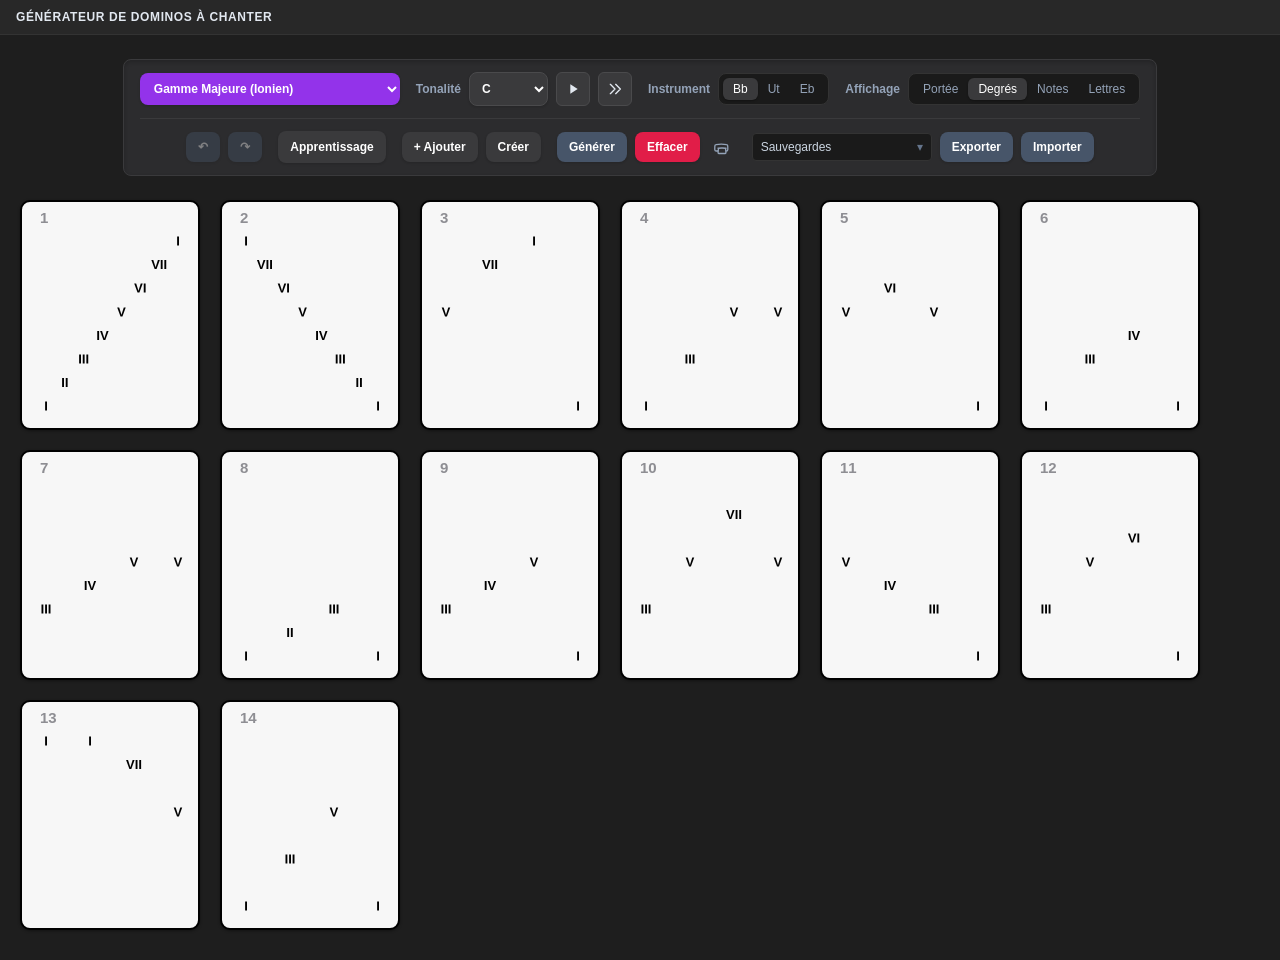
==== index.html @ 2875dbf7 "Add files via upload" ====
<!DOCTYPE html>
<html lang="fr">
<head>
    <meta charset="UTF-8">
    <meta name="viewport" content="width=device-width, initial-scale=1.0">
    <title>Générateur de Dominos à Chanter</title>
    <link rel="icon" type="image/png" href="[data-uri]">
    <link href="https://fonts.googleapis.com/css2?family=Patrick+Hand&display=swap" rel="stylesheet">
    <meta name="theme-color" content="#282828">
    <link rel="manifest" href="app/manifest.webmanifest">
    <link rel="apple-touch-icon" href="app/apple-touch-icon.png">
    <meta name="mobile-web-app-capable" content="yes">
    <meta name="apple-mobile-web-app-capable" content="yes">
    <meta name="apple-mobile-web-app-title" content="Dominos">
    <meta name="apple-mobile-web-app-status-bar-style" content="black">
    <link rel="stylesheet" href="app/style.css">
</head>
<body>

    <audio id="silent-unlock" loop playsinline src="[data-uri]"></audio>

    <header class="app-header">
        <span class="app-title">Générateur de Dominos à Chanter</span>
    </header>

    <main class="app-main">
    <div class="controls">
        <div class="controls-row">
            <select id="styleGamme" class="select-style" onchange="rafraichirGrille()" title="Mode / Style" aria-label="Mode / Style">
                <optgroup label="--- Gammes et Modes pures ---">
                    <option value="scale_maj" selected>Gamme Majeure (Ionien)</option>
                    <option value="scale_min_nat">Mineure naturelle (Éolien)</option>
                    <option value="scale_min_har">Mineure harmonique</option>
                    <option value="scale_min_mel">Mineure mélodique</option>
                    <option value="scale_dorien">Dorien</option>
                    <option value="scale_phrygien">Phrygien</option>
                    <option value="scale_lydien">Lydien</option>
                    <option value="scale_mixolydien">Mixolydien</option>
                    <option value="scale_locrien">Locrien</option>
                    <option value="scale_penta_maj">Pentatonique majeure</option>
                    <option value="scale_penta_min">Pentatonique mineure</option>
                    <option value="scale_blues_min">Blues mineure</option>
                    <option value="scale_par_ton">Gamme par ton</option>
                    <option value="scale_dim_dt_t">Diminuée (Demi-ton / Ton)</option>
                    <option value="scale_bebop_dom">Bebop Dominant</option>
                    <option value="scale_chromatique">Chromatique</option>
                </optgroup>
                <optgroup label="--- Styles musicaux ---">
                    <option value="solfege">Solfège (Idiomatique)</option>
                    <option value="bach">Bach (Baroque & Contrepoint)</option>
                    <option value="piazzolla">Piazzolla (Tango)</option>
                    <option value="boulez">Boulez (Avant-garde / Sériel)</option>
                    <option value="jazz_standards">Jazz Standards (Dorien, Lydien, Mixolydian)</option>
                    <option value="chet_baker">Chet Baker (Cool Jazz)</option>
                    <option value="coltrane">Coltrane (Modal & Extensions)</option>
                    <option value="ravel">Ravel (Modale, Octatonique, Pentatonique)</option>
                    <option value="debussy">Debussy (Par ton, Pentatonique, Modes)</option>
                    <option value="bebop">Bebop (Gammes Bebop chromatisées)</option>
                    <option value="atonal">Atonal (Chromatique & Sérialisme libre)</option>
                </optgroup>
            </select>

            <div class="field">
                <label class="field-label" for="tonique">Tonalité</label>
                <select id="tonique" onchange="withUndo(redessinerGrille)" title="Tonalité principale" aria-label="Tonalité principale">
                        <option value="0" selected>C</option>
                        <option value="1">C♯ / D♭</option>
                        <option value="2">D</option>
                        <option value="3">E♭ / D♯</option>
                        <option value="4">E</option>
                        <option value="5">F</option>
                        <option value="6">F♯ / G♭</option>
                        <option value="7">G</option>
                        <option value="8">A♭ / G♯</option>
                        <option value="9">A</option>
                        <option value="10">B♭ / A♯</option>
                        <option value="11">B</option>
                </select>
                <button type="button" class="btn-icon" onclick="jouerTonique()" title="Écouter la tonique (I)" aria-label="Écouter la tonique (I)"><svg class="icon" fill="currentColor" viewBox="0 0 24 24" aria-hidden="true"><path d="M8 5v14l11-7z"/></svg></button>
                <button type="button" class="btn-icon" onclick="jouerArpegeI_III_V()" title="Écouter l'arpège (I - III - V)" aria-label="Écouter l'arpège (I - III - V)"><svg class="icon" fill="none" stroke="currentColor" stroke-width="2" viewBox="0 0 24 24" aria-hidden="true"><path stroke-linecap="round" stroke-linejoin="round" d="M13 5l7 7-7 7M5 5l7 7-7 7"/></svg></button>
            </div>

            <div class="field">
                <span class="field-label">Instrument</span>
                <div class="segmented" role="group" aria-label="Instrument">
                    <button type="button" class="seg-btn is-active" data-seg="transposition" data-value="-2" aria-pressed="true" onclick="choisirSegment('transposition', '-2', redessinerGrille)">Bb</button>
                    <button type="button" class="seg-btn" data-seg="transposition" data-value="0" aria-pressed="false" onclick="choisirSegment('transposition', '0', redessinerGrille)">Ut</button>
                    <button type="button" class="seg-btn" data-seg="transposition" data-value="3" aria-pressed="false" onclick="choisirSegment('transposition', '3', redessinerGrille)">Eb</button>
                </div>
                <input type="hidden" id="transposition" value="-2">
            </div>

            <div class="field">
                <span class="field-label">Affichage</span>
                <div class="segmented" role="group" aria-label="Affichage">
                    <button type="button" class="seg-btn" data-seg="affichage" data-value="portee" aria-pressed="false" onclick="choisirSegment('affichage', 'portee', changerAffichage)">Portée</button>
                    <button type="button" class="seg-btn is-active" data-seg="affichage" data-value="degres" aria-pressed="true" onclick="choisirSegment('affichage', 'degres', changerAffichage)">Degrés</button>
                    <button type="button" class="seg-btn" data-seg="affichage" data-value="notes" aria-pressed="false" onclick="choisirSegment('affichage', 'notes', changerAffichage)">Notes</button>
                    <button type="button" class="seg-btn" data-seg="affichage" data-value="lettres" aria-pressed="false" onclick="choisirSegment('affichage', 'lettres', changerAffichage)">Lettres</button>
                </div>
                <input type="hidden" id="affichage" value="degres">
            </div>
        </div>

        <div class="controls-row controls-row-actions">
            <div class="btn-group">
                <button type="button" id="btnUndo" class="btn btn-slate" onclick="annuler()" title="Annuler (⌘Z)" aria-label="Annuler" disabled>↶</button>
                <button type="button" id="btnRedo" class="btn btn-slate" onclick="retablir()" title="Rétablir (⌘⇧Z)" aria-label="Rétablir" disabled>↷</button>
            </div>
            <div class="btn-group">
                <button type="button" id="btnToggleRythme" class="btn btn-toggle" hidden aria-pressed="false" onclick="toggleModeRythme()" title="Rythmes : activé = valeurs variées dans la portée (croches, blanches, pointées, silences) ; désactivé = noires seulement">Rythmes</button>
                <button type="button" id="btnLearning" class="btn btn-toggle" aria-pressed="false" onclick="toggleModeApprentissage()" title="Apprentissage : activé = série de dominos d'entraînement progressifs ; désactivé = dominos aléatoires du style choisi">Apprentissage</button>
            </div>
            <div class="btn-group">
                <button type="button" class="btn" onclick="ajouterDomino()" title="Ajouter un domino à la suite (ou double-clic sous les dominos)">+ Ajouter</button>
                <button type="button" class="btn" onclick="ouvrirPopupCreation()" title="Créer un domino sur mesure à partir de ses degrés">Créer</button>
            </div>
            <div class="btn-group" id="barreActions">
                <button type="button" class="btn btn-generate" onclick="effacerTout()" title="Génère une nouvelle série de 14 dominos">Générer</button>
                <button type="button" class="btn btn-danger" onclick="effacerTousLesDominos()" title="Supprime tous les dominos">Effacer</button>
                <button type="button" class="btn-ghost" onclick="window.print()" title="Imprimer les dominos" aria-label="Imprimer les dominos"><svg class="icon" fill="none" stroke="currentColor" stroke-width="2" viewBox="0 0 24 24" aria-hidden="true"><path stroke-linecap="round" stroke-linejoin="round" d="M6.72 13.829c-.24.03-.48.062-.72.096m.72-.096a42.415 42.415 0 0110.56 0m-10.56 0L6.34 18m10.94-4.171c.24.03.48.062.72.096m-.72-.096L17.66 18m0 0l.229 2.523a1.125 1.125 0 01-1.12 1.227H7.231c-.662 0-1.18-.568-1.12-1.227L6.34 18m11.32 0h1.005c1.045 0 1.897-.816 1.995-1.855a49.663 49.663 0 00-.128-6.078c-.075-.923-.826-1.635-1.751-1.752a48.925 48.925 0 00-15.702 0c-.925.117-1.676.83-1.751 1.752a49.665 49.665 0 00-.128 6.078c.098 1.039.95 1.855 1.995 1.855H5.34"/></svg></button>
            </div>
            <div class="btn-group">
                <button type="button" id="btnSauvegardes" class="btn-saves" onclick="basculerMenuSauvegardes()" aria-haspopup="dialog" title="Sauvegardes : grilles enregistrées dans ce navigateur">
                    <span id="saves-label" class="saves-label">Sauvegardes</span>
                    <span class="saves-caret">▾</span>
                </button>
                <button type="button" class="btn btn-slate" onclick="exporterGrille()" title="Exporter la grille en cours dans un fichier .json">Exporter</button>
                <button type="button" class="btn btn-slate" onclick="document.getElementById('import-file').click()" title="Importer une grille depuis un fichier .json">Importer</button>
                <input type="file" id="import-file" accept=".json,application/json" hidden onchange="importerFichierGrille(this)">
            </div>
        </div>
    </div>

    <div id="creationModal" class="modal-overlay" aria-hidden="true">
        <div class="creation-modal" role="dialog" aria-modal="true" aria-labelledby="creationModalTitle">
            <div class="creation-modal-header">
                <h2 id="creationModalTitle">Créer un domino</h2>
                <button type="button" class="modal-close" onclick="fermerPopupCreation()" title="Fermer (Échap)" aria-label="Fermer"><svg class="icon" fill="none" stroke="currentColor" stroke-width="2" viewBox="0 0 24 24" aria-hidden="true"><path stroke-linecap="round" stroke-linejoin="round" d="M6 18L18 6M6 6l12 12"/></svg></button>
            </div>
            <div class="creation-modal-info" id="creationModalInfo"></div>
            <label for="creationDegreesInput" class="creation-degrees-label">Degrés à afficher, dans l’ordre :</label>
            <input type="text" id="creationDegreesInput" class="creation-degrees-input" placeholder="Ex. 13361751+" autocomplete="off">
            <div class="creation-modal-actions">
                <button type="button" class="btn-modal" onclick="fermerPopupCreation()">Annuler</button>
                <button type="button" class="btn-modal btn-modal-primary" onclick="creerDominoSurMesure()">Créer</button>
            </div>
        </div>
    </div>

    <div id="saved-grids-modal" class="hidden" role="dialog" aria-label="Sauvegardes">
        <div class="sg-panel">
            <div id="saved-grids-modal-head" class="sg-head" title="Glisser pour déplacer">
                <span class="sg-title">Sauvegardes</span>
                <button type="button" class="modal-close" onclick="fermerMenuSauvegardes()" title="Fermer (Échap)" aria-label="Fermer"><svg class="icon" fill="none" stroke="currentColor" stroke-width="2" viewBox="0 0 24 24" aria-hidden="true"><path stroke-linecap="round" stroke-linejoin="round" d="M6 18L18 6M6 6l12 12"/></svg></button>
            </div>
            <div id="saved-grids-dropdown" class="sg-list"></div>
        </div>
    </div>

    <div class="grid-title-wrap">
        <span id="loaded-grid-name" class="loaded-grid-name" title="Cliquer pour renommer" hidden onclick="commencerRenommage()"></span>
        <input id="grid-title-input" type="text" maxlength="60" autocomplete="off" spellcheck="false" placeholder="Titre de la grille" aria-label="Titre de la grille" title="Titre de la grille (Entrée pour valider, Échap pour annuler)" class="grid-title-input" hidden
               onblur="validerTitre(this.value)"
               onkeydown="if(event.key==='Enter'){this.blur();}else if(event.key==='Escape'){this.value=nomGrilleChargee||'';this.blur();}">
    </div>

    <table class="print-frame" role="presentation">
        <thead class="print-spacer"><tr><td></td></tr></thead>
        <tbody class="print-body"><tr><td><div id="grid"></div></td></tr></tbody>
        <tfoot class="print-spacer"><tr><td></td></tr></tfoot>
    </table>
    </main>

    <script>
        let audioCtx = null;
        let convolverNode = null;
        let modeRythmiqueActif = false;
        let modeApprentissageActif = false;
        let wakeLock = null;

        let activePlayback = {
            card: null,
            oscillators: [],
            timeouts: []
        };

        const RHYTHM_EIGHTH_VALUES = {
            'B': 4,
            'BP': 6,
            'N': 2,
            'NP': 3,
            'SN': 2,
            'C': 1,
            'DS': 1
        };

        const RHYTHM_CELLS_8_EIGHTHS = [
            ['N', 'N', 'N', 'N'],
            ['B', 'B'],
            ['B', 'N', 'N'],
            ['N', 'N', 'B'],
            ['NP', 'C', 'N', 'N'],
            ['N', 'N', 'NP', 'C'],
            ['NP', 'C', 'B'],
            ['C', 'C', 'C', 'C', 'N', 'N'],
            ['N', 'N', 'C', 'C', 'C', 'C'],
            ['C', 'C', 'N', 'N', 'C', 'C'],
            ['C', 'C', 'C', 'C', 'C', 'C', 'C', 'C'],
            ['C', 'C', 'C', 'C', 'B'],
            ['B', 'C', 'C', 'C', 'C'],
            ['SN', 'N', 'N', 'N'],
            ['N', 'SN', 'N', 'N'],
            ['C', 'C', 'DS', 'C', 'N', 'N']
        ];

        async function requestWakeLock() {
            if ('wakeLock' in navigator && !wakeLock) {
                try {
                    wakeLock = await navigator.wakeLock.request('screen');
                    wakeLock.addEventListener('release', () => { wakeLock = null; });
                } catch (err) {
                    console.warn(`Wake Lock indisponible : ${err.message}`);
                }
            }
        }

        document.addEventListener('visibilitychange', async () => {
            if (document.visibilityState === 'visible') {
                await requestWakeLock();
            }
        });

        const DOMINOS_APPRENTISSAGE = [
            [1, 2, 3, 4, 5],
            [5, 4, 3, 2, 1],
            [1, 3, 5],
            [5, 3, 1],
            [1, 5, 1],
            [1, 3, 5, 4, 3, 2, 1],
            [1, 2, 3, 4, 5, 3, 1],
            [1, 3, 5, 6, 5],
            [1, 3, 5, 8, 5],
            [1, 2, 3, 5],
            [1, 3, 4, 5],
            [5, 3, 2, 1],
            [5, 4, 3, 1],
            [1, 3, 5, 8],
            [1, 5, 8],
            [8, 5, 1],
            [1, 2, 3, 4, 5, 6, 7, 8],
            [8, 7, 6, 5, 4, 3, 2, 1],
            [1, 2, 3, 4, 5, 8],
            [8, 7, 6, 5, 1],
            [1, 5, 4, 3, 2, 1],
            [5, 1, 2, 3, 4, 5],
            [1, 4, 3],
            [1, 6, 5],
            [1, 3, 5, 1, 4, 6, 5],
            [1, 2, 1, 3, 1, 4, 1, 5],
            [5, 4, 5, 3, 5, 2, 5, 1],
            [1, 2, 3, 2, 3, 4, 3, 4, 5],
            [5, 4, 3, 4, 3, 2, 3, 2, 1],
            [1, 8, 1],
            [1, 8, 5],
            [8, 1, 8],
            [8, 1, 5],
            [8, 5, 8],
            [5, 8, 5, 1],
            [1, 3, 2, 4, 3, 5],
            [5, 3, 4, 2, 3, 1],
            [1, 3, 2, 2, 4, 3, 3, 5, 4],
            [5, 3, 5, 6, 5],
            [5, 3, 5, 8, 5],
            [1, 3, 1, 5, 1, 8],
            [1, 8, 5, 3, 1],
            [1, 5, 3, 8],
            [8, 5, 3],
            [5, 3, 8],
            [1, 3, 5, 7, 8],
            [8, 5, 8, 3, 2, 1],
            [3, 8, 7, 8, 5],
            [8, 6, 4, 2, 5, 1]
        ];

        const SCALE_NAMES = {
            'maj': 'Gamme Majeure (Ionien)',
            'min_nat': 'Mineure naturelle (Éolien)',
            'min_har': 'Mineure harmonique',
            'min_mel': 'Mineure mélodique',
            'dorien': 'Dorien',
            'phrygien': 'Phrygien',
            'lydien': 'Lydien',
            'mixolydien': 'Mixolydien',
            'locrien': 'Locrien',
            'penta_maj': 'Pentatonique majeure',
            'penta_min': 'Pentatonique mineure',
            'blues_min': 'Blues mineure',
            'blues_maj': 'Blues majeure',
            'par_ton': 'Gamme par ton',
            'dim_dt_t': 'Diminuée (Demi-ton / Ton)',
            'bebop_dom': 'Bebop Dominant',
            'chromatique': 'Chromatique',
            'altere': 'Gamme Altérée'
        };

        const GAMMES = {
            'maj': [0, 2, 4, 5, 7, 9, 11],
            'min_nat': [0, 2, 3, 5, 7, 8, 10],
            'min_har': [0, 2, 3, 5, 7, 8, 11],
            'min_mel': [0, 2, 3, 5, 7, 9, 11],
            'dorien': [0, 2, 3, 5, 7, 9, 10],
            'phrygien': [0, 1, 3, 5, 7, 8, 10],
            'lydien': [0, 2, 4, 6, 7, 9, 11],
            'mixolydien': [0, 2, 4, 5, 7, 9, 10],
            'locrien': [0, 1, 3, 5, 6, 8, 10],
            'penta_maj': [0, 2, 4, 7, 9],
            'penta_min': [0, 3, 5, 7, 10],
            'blues_min': [0, 3, 5, 6, 7, 10],
            'blues_maj': [0, 2, 3, 4, 7, 9],
            'par_ton': [0, 2, 4, 6, 8, 10],
            'dim_dt_t': [0, 1, 3, 4, 6, 7, 9, 10],
            'bebop_dom': [0, 2, 4, 5, 7, 9, 10, 11],
            'chromatique': [0, 1, 2, 3, 4, 5, 6, 7, 8, 9, 10, 11],
            'altere': [0, 1, 3, 4, 6, 8, 10]
        };

        const LETTERS = ['Do', 'Ré', 'Mi', 'Fa', 'Sol', 'La', 'Si'];
        const ANGLO_LETTERS = ['C', 'D', 'E', 'F', 'G', 'A', 'B'];
        const LETTER_PITCHES = [0, 2, 4, 5, 7, 9, 11];

        const TONIC_ROOTS = [
            { letter: 0, pitch: 0 },
            { letter: 0, pitch: 1 },
            { letter: 1, pitch: 2 },
            { letter: 2, pitch: 3 },
            { letter: 2, pitch: 4 },
            { letter: 3, pitch: 5 },
            { letter: 3, pitch: 6 },
            { letter: 4, pitch: 7 },
            { letter: 5, pitch: 8 },
            { letter: 5, pitch: 9 },
            { letter: 6, pitch: 10 },
            { letter: 6, pitch: 11 }
        ];

        const SCALE_DIATONIC_STEPS = {
            'penta_maj': [0, 1, 2, 4, 5],
            'penta_min': [0, 2, 3, 4, 6],
            'blues_min': [0, 2, 3, 3, 4, 6],
            'blues_maj': [0, 2, 3, 4, 7, 9],
            'bebop_dom': [0, 1, 2, 3, 4, 5, 5, 6],
            'chromatique': [0,0,1,1,2,2,3,3,4,5,5,6],
            'altere': [0, 1, 2, 3, 4, 5, 6]
        };

        function getRandomInt(min, max) {
            return Math.floor(Math.random() * (max - min + 1)) + min;
        }

        function getVisualSignature(scaleKey, degres, rythmes, affichageMode) {
            return `${scaleKey}|${affichageMode}|${degres.join(',')}|${rythmes.join(',')}`;
        }

        function mefifierAjusterEighthsStrict(rythmes, degres) {
            let n = Math.min(rythmes.length, degres.length);
            let totalEighths = 0;
            let finalRythmes = [];
            let finalDegres = [];

            for (let i = 0; i < n; i++) {
                let r = rythmes[i];
                let val = RHYTHM_EIGHTH_VALUES[r] || 2;

                if (totalEighths + val <= 8) {
                    finalRythmes.push(r);
                    finalDegres.push(degres[i]);
                    totalEighths += val;
                } else {
                    let diff = 8 - totalEighths;
                    if (diff === 4) { finalRythmes.push('B'); finalDegres.push(degres[i]); totalEighths += 4; }
                    else if (diff === 3) { finalRythmes.push('NP'); finalDegres.push(degres[i]); totalEighths += 3; }
                    else if (diff === 2) { finalRythmes.push('N'); finalDegres.push(degres[i]); totalEighths += 2; }
                    else if (diff === 1) { finalRythmes.push('C'); finalDegres.push(degres[i]); totalEighths += 1; }
                    break;
                }
                if (totalEighths === 8) break;
            }

            while (totalEighths < 8) {
                let diff = 8 - totalEighths;
                let lastDeg = finalDegres.length > 0 ? finalDegres[finalDegres.length - 1] : 1;
                if (diff >= 4) { finalRythmes.push('B'); finalDegres.push(lastDeg); totalEighths += 4; }
                else if (diff === 3) { finalRythmes.push('NP'); finalDegres.push(lastDeg); totalEighths += 3; }
                else if (diff === 2) { finalRythmes.push('N'); finalDegres.push(lastDeg); totalEighths += 2; }
                else if (diff === 1) { finalRythmes.push('C'); finalDegres.push(lastDeg); totalEighths += 1; }
            }

            return { rythmes: finalRythmes, degres: finalDegres };
        }

        function mettreAJourInfoBulle(card) {
            const numSpan = card.querySelector('.domino-number');
            if (!numSpan) return;
            const scaleKey = getCardScaleKey(card);
            const nomGamme = SCALE_NAMES[scaleKey] || scaleKey;
            numSpan.title = ''; // pas d'infobulle au survol : la gamme s'affiche au clic / à l'appui sur le numéro
            numSpan.setAttribute('aria-label', `Domino ${numSpan.textContent} — ${nomGamme} (appuyer pour afficher le mode / la gamme)`);
            if (card._bulleGamme) card._bulleGamme.textContent = nomGamme;
        }

        // Un appui sur le numéro du domino affiche (ou masque) sa gamme / son mode dans une petite bulle.
        // Fonctionne au toucher (téléphone), où l'infobulle au survol n'existe pas.
        let bulleGammeTimer = null;
        function masquerBullesGamme() {
            clearTimeout(bulleGammeTimer);
            bulleGammeTimer = null;
            document.querySelectorAll('.domino-card').forEach(card => {
                if (card._bulleGamme) {
                    card._bulleGamme.remove();
                    card._bulleGamme = null;
                }
            });
        }

        function basculerBulleGamme(card) {
            const dejaOuverte = !!card._bulleGamme;
            masquerBullesGamme();
            if (dejaOuverte) return;
            const scaleKey = getCardScaleKey(card);
            const bulle = document.createElement('div');
            bulle.className = 'domino-scale-bubble';
            bulle.setAttribute('role', 'status');
            bulle.textContent = SCALE_NAMES[scaleKey] || scaleKey;
            card.appendChild(bulle);
            card._bulleGamme = bulle;
            bulleGammeTimer = setTimeout(masquerBullesGamme, 4000);
        }

        // Toucher / cliquer ailleurs referme la bulle (phase de capture : les dominos arrêtent la propagation des clics).
        document.addEventListener('click', (e) => {
            if (!e.target.closest || e.target.closest('.domino-number')) return;
            masquerBullesGamme();
        }, true);

        function createReverbBuffer(ctx) {
            const rate = ctx.sampleRate;
            const length = rate * 1.5;
            const decay = 2.0;
            const impulse = ctx.createBuffer(2, length, rate);
            const left = impulse.getChannelData(0);
            const right = impulse.getChannelData(1);

            for (let i = 0; i < length; i++) {
                const n = length - i;
                left[i] = (Math.random() * 2 - 1) * Math.pow(n / length, decay);
                right[i] = (Math.random() * 2 - 1) * Math.pow(n / length, decay);
            }
            return impulse;
        }

        function getAudioContext() {
            requestWakeLock();

            if (!audioCtx) {
                if ('audioSession' in navigator) {
                    navigator.audioSession.type = 'playback';
                }
                audioCtx = new (window.AudioContext || window.webkitAudioContext)();
                convolverNode = audioCtx.createConvolver();
                convolverNode.buffer = createReverbBuffer(audioCtx);

                const wetGain = audioCtx.createGain();
                wetGain.gain.value = 0.22;

                convolverNode.connect(wetGain);
                wetGain.connect(audioCtx.destination);
            }

            const silentAudio = document.getElementById('silent-unlock');
            if (silentAudio && silentAudio.paused) {
                silentAudio.play().catch(() => {});
            }

            if (audioCtx.state === 'suspended') {
                audioCtx.resume();
            }
            return audioCtx;
        }

        // Boutons segmentés (Instrument, Affichage) : un champ caché garde la valeur lue par le reste du code
        function choisirSegment(inputId, valeur, callback) {
            document.getElementById(inputId).value = valeur;
            document.querySelectorAll(`[data-seg="${inputId}"]`).forEach(btn => {
                const actif = (btn.dataset.value === valeur);
                btn.classList.toggle('is-active', actif);
                btn.setAttribute('aria-pressed', String(actif));
            });
            if (callback) callback();
        }

        // Bascule Apprentissage : libellé fixe, état = couleur verte + aria-pressed
        function majBoutonApprentissage() {
            const btn = document.getElementById('btnLearning');
            if (!btn) return;
            btn.classList.toggle('is-active', modeApprentissageActif);
            btn.setAttribute('aria-pressed', String(modeApprentissageActif));
        }

        function changerAffichage() {
            const affichage = document.getElementById('affichage').value;
            const btnToggle = document.getElementById('btnToggleRythme');
            btnToggle.hidden = (affichage !== 'portee');
            redessinerGrille();
        }

        function toggleModeRythme() {
            modeRythmiqueActif = !modeRythmiqueActif;
            const btnToggle = document.getElementById('btnToggleRythme');
            btnToggle.classList.toggle('is-active', modeRythmiqueActif);
            btnToggle.setAttribute('aria-pressed', String(modeRythmiqueActif));

            const grid = document.getElementById('grid');
            const cards = grid.getElementsByClassName('domino-card');
            const affichageMode = document.getElementById('affichage').value;
            let existingVisualSignatures = new Set();

            Array.from(cards).forEach((card, index) => {
                if (!card._isFirstTwo) {
                    const styleVal = document.getElementById('styleGamme').value || 'scale_maj';
                    const scaleKey = getCardScaleKey(card);
                    const scale = GAMMES[scaleKey] || GAMMES['maj'];
                    const scaleLen = scale.length;
                    const maxDegDisplay = scaleLen + 1;

                    let motifRythmique = modeRythmiqueActif ? RHYTHM_CELLS_8_EIGHTHS[getRandomInt(0, RHYTHM_CELLS_8_EIGHTHS.length - 1)] : new Array(4).fill('N');
                    let tempDegres, ajust;
                    let vSig = '';
                    let attempts = 0;

                    do {
                        tempDegres = genererMelodieParStyle(styleVal, index, maxDegDisplay, scaleLen, motifRythmique.length);
                        ajust = mefifierAjusterEighthsStrict(motifRythmique, tempDegres);
                        
                        if (attempts > 50) {
                            ajust.degres[0] = (ajust.degres[0] % maxDegDisplay) + 1;
                        }
                        vSig = getVisualSignature(scaleKey, ajust.degres, ajust.rythmes, affichageMode);
                        attempts++;
                    } while (existingVisualSignatures.has(vSig));

                    existingVisualSignatures.add(vSig);
                    card._rythmes = ajust.rythmes;
                    card._degres = ajust.degres;
                } else {
                    let vSig = getVisualSignature(card._scaleKey, card._degres, card._rythmes, affichageMode);
                    let attempts = 0;
                    while (existingVisualSignatures.has(vSig)) {
                        card._degres[0] = (card._degres[0] % (GAMMES[card._scaleKey]?.length || 7)) + 1;
                        vSig = getVisualSignature(card._scaleKey, card._degres, card._rythmes, affichageMode);
                        attempts++;
                    }
                    existingVisualSignatures.add(vSig);
                    if (!modeRythmiqueActif) {
                        card._rythmes = new Array(card._degres.length).fill('N');
                    }
                }
                const canvas = card.querySelector('canvas');
                dessinerDominoCanvas(canvas, card._degres, card);
            });
        }

        function toggleModeApprentissage() {
            if (modeApprentissageActif) {
                genererSerie(14);
            } else {
                genererModeApprentissage();
            }
        }

        function getCardScale(card) {
            if (card && card._scaleKey) {
                return GAMMES[card._scaleKey] || GAMMES['maj'];
            }
            const val = document.getElementById('styleGamme').value;
            if (val.startsWith('scale_')) {
                return GAMMES[val.replace('scale_', '')] || GAMMES['maj'];
            }
            return GAMMES['maj'];
        }

        function getCardScaleKey(card) {
            if (card && card._scaleKey) return card._scaleKey;
            const val = document.getElementById('styleGamme').value;
            if (val.startsWith('scale_')) return val.replace('scale_', '');
            return 'maj';
        }

        function getNoteScale(card, degres, index) {
            const scaleKey = getCardScaleKey(card);
            if (scaleKey === 'min_mel') {
                if (index === 0) return GAMMES['min_mel'];
                if (degres[index] >= degres[index - 1]) {
                    return GAMMES['min_mel'];
                } else {
                    return GAMMES['min_nat'];
                }
            }
            return GAMMES[scaleKey] || GAMMES['maj'];
        }

        function assignScaleForDomino(styleVal, index) {
            if (styleVal.startsWith('scale_')) {
                let key = styleVal.replace('scale_', '');
                if (index === 1 && key === 'min_mel' && !modeApprentissageActif) {
                    return 'min_nat';
                }
                return key;
            }
            const palettes = {
                'solfege': ['maj'],
                'bach': ['maj', 'min_har', 'min_mel'],
                'piazzolla': ['min_har', 'min_nat'],
                'boulez': ['altere', 'dim_dt_t', 'par_ton'],
                'jazz_standards': ['dorien', 'lydien', 'mixolydien', 'maj'],
                'chet_baker': ['dorien', 'penta_min', 'min_nat'],
                'coltrane': ['penta_maj', 'dim_dt_t', 'lydien', 'bebop_dom'],
                'ravel': ['dorien', 'lydien', 'mixolydien', 'dim_dt_t', 'penta_maj'],
                'debussy': ['par_ton', 'penta_maj', 'dorien', 'lydien'],
                'bebop': ['bebop_dom'],
                'atonal': ['chromatique']
            };
            const palette = palettes[styleVal] || ['maj'];
            if ((index === 0 || index === 1) && !modeApprentissageActif) {
                return palette[0];
            }
            return palette[getRandomInt(0, palette.length - 1)];
        }

        // Gammes non heptatoniques : degrés nommés d'après la gamme majeure (num = degré I..VII, alt = altération)
        const DEGREES_HEPTA = {
            'penta_maj':   [[1,''],[2,''],[3,''],[5,''],[6,'']],
            'penta_min':   [[1,''],[3,'♭'],[4,''],[5,''],[7,'♭']],
            'blues_min':   [[1,''],[3,'♭'],[4,''],[5,'♭'],[5,''],[7,'♭']],
            'blues_maj':   [[1,''],[2,''],[3,'♭'],[3,''],[5,''],[6,'']],
            'par_ton':     [[1,''],[2,''],[3,''],[4,'♯'],[5,'♯'],[7,'♭']],
            'dim_dt_t':    [[1,''],[2,'♭'],[3,'♭'],[3,''],[4,'♯'],[5,''],[6,''],[7,'♭']],
            'bebop_dom':   [[1,''],[2,''],[3,''],[4,''],[5,''],[6,''],[7,'♭'],[7,'']],
            'chromatique': [[1,''],[2,'♭'],[2,''],[3,'♭'],[3,''],[4,''],[4,'♯'],[5,''],[6,'♭'],[6,''],[7,'♭'],[7,'']]
        };

        // Retourne l'étiquette du degré et sa hauteur (0 = tonique) dans le domino, ainsi que le diviseur vertical
        function getDegreAffichage(scaleKey, degre, scaleLen) {
            const table = DEGREES_HEPTA[scaleKey];
            if (!table) {
                return { texte: toRoman(degre, scaleLen), pos: degre - 1, diviseur: scaleLen };
            }
            const idx = (degre - 1) % table.length;
            const octave = Math.floor((degre - 1) / table.length);
            const [num, alt] = table[idx];
            return {
                texte: toRoman(num, 7),
                pos: octave * 7 + (num - 1),
                diviseur: 7
            };
        }

        function toRoman(degre, scaleLen = 7) {
            const scaleDegre = ((degre - 1) % scaleLen) + 1;
            const map = [[10, 'X'], [9, 'IX'], [8, 'VIII'], [7, 'VII'], [6, 'VI'], [5, 'V'], [4, 'IV'], [3, 'III'], [2, 'II'], [1, 'I']];
            let res = '';
            let n = scaleDegre;
            for (let [val, str] of map) {
                while (n >= val) {
                    res += str;
                    n -= val;
                }
            }
            return res;
        }

        function getNoteInfo(degre, card, anglo = false, index = 0, degres = []) {
            const scale = (degres && degres.length > 0) ? getNoteScale(card, degres, index) : getCardScale(card);
            const scaleKey = getCardScaleKey(card);
            const tonicIndex = parseInt(document.getElementById('tonique').value) || 0;
            const root = TONIC_ROOTS[tonicIndex] || { letter: 0, pitch: 0 };

            const scaleIndex = (degre - 1) % scale.length;
            const octaveOffset = Math.floor((degre - 1) / scale.length);

            let letterStep = scaleIndex;
            if (SCALE_DIATONIC_STEPS[scaleKey]) {
                letterStep = SCALE_DIATONIC_STEPS[scaleKey][scaleIndex % SCALE_DIATONIC_STEPS[scaleKey].length];
            }

            const targetLetter = (root.letter + letterStep) % 7;
            const targetPitch  = (root.pitch + scale[scaleIndex]) % 12;

            const basePitch = LETTER_PITCHES[targetLetter];
            let diff = (targetPitch - basePitch + 12) % 12;

            let accidental = '';
            let extraStep = 0;
            if (diff === 1) accidental = '♯';
            else if (diff === 2) {
                accidental = '♯';
                extraStep = 1;
            }
            else if (diff === 11) accidental = '♭';
            else if (diff === 10) {
                accidental = '♭';
                extraStep = -1;
            }

            const absoluteOctave = 4 + Math.floor((root.letter + letterStep) / 7) + octaveOffset;
            const noteDiatonicIndex = (absoluteOctave * 7) + targetLetter + extraStep;
            const e4DiatonicIndex = (4 * 7) + 2;
            const staffStepFromE4 = noteDiatonicIndex - e4DiatonicIndex;

            const letters = anglo ? ANGLO_LETTERS : LETTERS;
            const finalLetter = (targetLetter + extraStep + 7) % 7;

            return {
                name: letters[finalLetter] + accidental,
                accidental: accidental,
                staffStep: staffStepFromE4
            };
        }

        function playPianoNote(freq, startTime, duration = 2.5) {
            const ctx = getAudioContext();
            const createdNodes = [];

            const masterGain = ctx.createGain();
            masterGain.gain.setValueAtTime(0, startTime);
            masterGain.gain.linearRampToValueAtTime(1.2, startTime + 0.008);
            masterGain.gain.exponentialRampToValueAtTime(0.0001, startTime + duration);

            const filter = ctx.createBiquadFilter();
            filter.type = 'lowpass';
            filter.frequency.setValueAtTime(Math.min(freq * 8.0, 16000), startTime);
            filter.frequency.exponentialRampToValueAtTime(Math.max(freq * 1.2, 200), startTime + duration * 0.7);

            const partials = [
                { mult: 1.000, gain: 0.85, type: 'triangle' },
                { mult: 2.001, gain: 0.35, type: 'sine' },
                { mult: 3.003, gain: 0.20, type: 'sine' },
                { mult: 4.006, gain: 0.12, type: 'sine' },
                { mult: 5.010, gain: 0.07, type: 'sine' },
                { mult: 6.015, gain: 0.04, type: 'sine' },
                { mult: 8.030, gain: 0.02, type: 'sine' }
            ];

            partials.forEach(p => {
                const osc = ctx.createOscillator();
                const pGain = ctx.createGain();

                osc.type = p.type;
                osc.frequency.setValueAtTime(freq * p.mult, startTime);
                
                pGain.gain.setValueAtTime(p.gain, startTime);
                pGain.gain.exponentialRampToValueAtTime(0.0001, startTime + (duration * (1 / p.mult * 0.8 + 0.2)));

                osc.connect(pGain);
                pGain.connect(filter);

                osc.start(startTime);
                osc.stop(startTime + duration);

                createdNodes.push(osc);
                createdNodes.push(pGain);
            });

            const noiseBuffer = ctx.createBuffer(1, ctx.sampleRate * 0.03, ctx.sampleRate);
            const output = noiseBuffer.getChannelData(0);
            for (let i = 0; i < noiseBuffer.length; i++) {
                output[i] = (Math.random() * 2 - 1) * Math.exp(-i / (ctx.sampleRate * 0.005));
            }
            const noiseSource = ctx.createBufferSource();
            noiseSource.buffer = noiseBuffer;

            const noiseFilter = ctx.createBiquadFilter();
            noiseFilter.type = 'bandpass';
            noiseFilter.frequency.value = Math.min(freq * 3, 3000);
            noiseFilter.Q.value = 1.0;

            const noiseGain = ctx.createGain();
            noiseGain.gain.setValueAtTime(0.15, startTime);
            noiseGain.gain.exponentialRampToValueAtTime(0.0001, startTime + 0.03);

            noiseSource.connect(noiseFilter);
            noiseFilter.connect(noiseGain);
            noiseGain.connect(masterGain);

            noiseSource.start(startTime);
            createdNodes.push(noiseSource);

            filter.connect(masterGain);
            masterGain.connect(ctx.destination);
            if (convolverNode) {
                masterGain.connect(convolverNode);
            }

            createdNodes.push(masterGain);
            createdNodes.push(filter);

            return createdNodes;
        }

        function getFrequency(degre, card, index = 0, degres = []) {
            const tonicOffset = parseInt(document.getElementById('tonique').value) || 0;
            const transOffset = parseInt(document.getElementById('transposition').value) || 0;
            const scale = (degres && degres.length > 0) ? getNoteScale(card, degres, index) : getCardScale(card);

            const octave = Math.floor((degre - 1) / scale.length);
            const scaleIndex = (degre - 1) % scale.length;
            const semitone = tonicOffset + transOffset + scale[scaleIndex] + (octave * 12);

            const rootFreq = 261.63;
            return rootFreq * Math.pow(2, semitone / 12);
        }

        function stopCurrentPlayback() {
            if (activePlayback.card) {
                activePlayback.card.classList.remove('playing');
            }
            activePlayback.oscillators.forEach(node => {
                try { 
                    if (node.stop) node.stop(); 
                    if (node.disconnect) node.disconnect();
                } catch (e) {}
            });
            activePlayback.timeouts.forEach(t => clearTimeout(t));
            activePlayback = { card: null, oscillators: [], timeouts: [] };
        }

        function jouerTonique() {
            stopCurrentPlayback();
            const ctx = getAudioContext();
            const freq = getFrequency(1, null);
            const nodes = playPianoNote(freq, ctx.currentTime + 0.05, 2.5);
            activePlayback.oscillators.push(...nodes);
        }

        function jouerArpegeI_III_V() {
            stopCurrentPlayback();
            const ctx = getAudioContext();
            let now = ctx.currentTime + 0.05;
            const stepDuration = 0.45;
            const degres = [1, 3, 5];

            degres.forEach((degre, index) => {
                const freq = getFrequency(degre, null);
                const nodes = playPianoNote(freq, now + (index * stepDuration), 2.5);
                activePlayback.oscillators.push(...nodes);
            });
        }

        function jouerMelodie(degres, cardElement) {
            if (activePlayback.card === cardElement) {
                stopCurrentPlayback();
                return;
            }

            stopCurrentPlayback();

            const ctx = getAudioContext();
            activePlayback.card = cardElement;
            cardElement.classList.add('playing');

            let now = ctx.currentTime + 0.05;
            const modeAffichage = document.getElementById('affichage').value;

            const estEnRythmes = (modeAffichage === 'portee' && modeRythmiqueActif);
            const tempoBPM = estEnRythmes ? 90 : 120;
            const tempoNoire = 60 / tempoBPM;

            let rythmes = new Array(degres.length).fill('N');
            if (modeAffichage === 'portee') {
                if (cardElement._isFirstTwo) {
                    rythmes = new Array(degres.length).fill('C');
                } else {
                    rythmes = modeRythmiqueActif ? (cardElement._rythmes || new Array(degres.length).fill('N')) : new Array(degres.length).fill('N');
                }
            }

            let dureeTotale = 0;

            degres.forEach((degre, index) => {
                const typeRythme = rythmes[index] || 'N';
                let mult = 1.0;
                let estSilence = false;

                if (typeRythme === 'B') mult = 2.0;
                else if (typeRythme === 'BP') mult = 3.0;
                else if (typeRythme === 'NP') mult = 1.5;
                else if (typeRythme === 'C') mult = 0.5;
                else if (typeRythme === 'SN') { mult = 1.0; estSilence = true; }
                else if (typeRythme === 'DS') { mult = 0.5; estSilence = true; }

                const dureeNote = tempoNoire * mult;

                if (!estSilence) {
                    const freq = getFrequency(degre, cardElement, index, degres);
                    const nodes = playPianoNote(freq, now, Math.max(dureeNote * 2.2, 2.0));
                    if (nodes) {
                        activePlayback.oscillators.push(...nodes);
                    }
                }

                now += dureeNote;
                dureeTotale += dureeNote;
            });

            const totalDurationMs = (dureeTotale * 1000) + 500;
            const timeoutId = setTimeout(() => {
                if (activePlayback.card === cardElement) {
                    stopCurrentPlayback();
                }
            }, totalDurationMs);

            activePlayback.timeouts.push(timeoutId);
        }

        function genererMelodieParStyle(styleVal, indexDomino, maxDegre, scaleLen, forceLength = null) {
            let degres = [];
            let longueur = forceLength !== null ? Math.max(3, forceLength) : getRandomInt(4, 7);

            if (!modeApprentissageActif) {
                if (indexDomino === 0) {
                    for (let d = 1; d <= Math.max(3, scaleLen + 1); d++) degres.push(d);
                    return degres;
                }
                if (indexDomino === 1) {
                    for (let d = scaleLen + 1; d >= 1; d--) degres.push(d);
                    if (degres.length < 3) {
                        degres = [scaleLen + 1, scaleLen, 1];
                    }
                    return degres;
                }
            }

            let styleCheck = styleVal.startsWith('scale_') ? 'solfege' : styleVal;

            switch(styleCheck) {
                case 'bach':
                    {
                        let current = getRandomInt(1, Math.min(5, maxDegre));
                        degres.push(current);
                        for (let i = 1; i < longueur; i++) {
                            const step = (Math.random() < 0.6) ? (Math.random() < 0.5 ? 1 : -1) : (Math.random() < 0.5 ? 2 : -2);
                            current += step;
                            if (current < 1) current = 1;
                            if (current > maxDegre) current = maxDegre;
                            degres.push(current);
                        }
                    }
                    break;
                case 'piazzolla':
                    {
                        const motifs = [
                            [1, 5, 4, 3, 2, 1],
                            [1, 3, 5, scaleLen, scaleLen > 1 ? scaleLen - 1 : 1, 5],
                            [5, 4, 3, 2, 1, 3, 5],
                            [1, 2, 4, 3, 5, 4]
                        ];
                        let pattern = motifs[getRandomInt(0, motifs.length - 1)];
                        while(degres.length < longueur) {
                            degres.push(pattern[degres.length % pattern.length]);
                        }
                        degres = degres.slice(0, longueur).map(d => Math.min(d, maxDegre));
                    }
                    break;
                case 'boulez':
                case 'atonal':
                    {
                        for (let i = 0; i < longueur; i++) {
                            degres.push(getRandomInt(1, maxDegre));
                        }
                    }
                    break;
                case 'jazz_standards':
                    {
                        const jazzMotifs = [
                            [2, 5, 1, 3],
                            [1, 3, 5, 6, 5, 3],
                            [3, 5, 7, 6, 5],
                            [5, 3, 2, 1, 3]
                        ];
                        let pattern = jazzMotifs[getRandomInt(0, jazzMotifs.length - 1)];
                        while(degres.length < longueur) {
                            degres.push(pattern[degres.length % pattern.length]);
                        }
                        degres = degres.slice(0, longueur).map(d => Math.min(d, maxDegre));
                    }
                    break;
                case 'chet_baker':
                    {
                        const coolMotifs = [
                            [5, 4, 3, 1],
                            [1, 2, 3, 2, 1],
                            [3, 2, 1, 5, 3],
                            [1, 3, 2, 1]
                        ];
                        let pattern = coolMotifs[getRandomInt(0, coolMotifs.length - 1)];
                        while(degres.length < longueur) {
                            degres.push(pattern[degres.length % pattern.length]);
                        }
                        degres = degres.slice(0, longueur).map(d => Math.min(d, maxDegre));
                    }
                    break;
                case 'coltrane':
                case 'bebop':
                    {
                        const coltraneMotifs = [
                            [1, 3, 5, 7, 8, 7, 5, 3],
                            [1, 4, 6, 8, 6, 4, 1],
                            [3, 5, 7, 8, 5, 3, 1]
                        ];
                        let pattern = coltraneMotifs[getRandomInt(0, coltraneMotifs.length - 1)];
                        while(degres.length < longueur) {
                            degres.push(pattern[degres.length % pattern.length]);
                        }
                        degres = degres.slice(0, longueur).map(d => Math.min(d, maxDegre));
                    }
                    break;
                case 'ravel':
                case 'debussy':
                    {
                        const impressionistMotifs = [
                            [1, 2, 4, 5, 7, 5, 4, 2],
                            [3, 4, 6, 7, 6, 4, 3],
                            [1, 3, 4, 6, 5, 3, 1]
                        ];
                        let pattern = impressionistMotifs[getRandomInt(0, impressionistMotifs.length - 1)];
                        while(degres.length < longueur) {
                            degres.push(pattern[degres.length % pattern.length]);
                        }
                        degres = degres.slice(0, longueur).map(d => Math.min(d, maxDegre));
                    }
                    break;
                case 'solfege':
                default:
                    {
                        const modelesIdiomatiques = [
                            [0, 2, 4, 2, 0],
                            [0, 1, 0, -1, 0],
                            [0, 1, 2, 1, 2, 3, 4],
                            [0, 2, 3, 4, 2, 4],
                            [4, 3, 2, 1, 0],
                            [0, 1, 2, 4, 3, 2, 0]
                        ];
                        let patronBrut = [...modelesIdiomatiques[Math.floor(Math.random() * modelesIdiomatiques.length)]];
                        let notesRelatives = [];
                        let indexModele = 0;
                        while (notesRelatives.length < longueur) {
                            notesRelatives.push(patronBrut[indexModele % patronBrut.length]);
                            indexModele++;
                        }
                        notesRelatives = notesRelatives.slice(0, longueur);
                        const depart = [1, 3, Math.min(5, scaleLen)][Math.floor(Math.random() * 3)];
                        degres = notesRelatives.map(rel => {
                            let d = depart + rel;
                            if (d < 1) d = 1;
                            if (d > maxDegre) d = maxDegre;
                            return d;
                        });
                        if (longueur >= 3) {
                            degres[longueur - 1] = (Math.random() < 0.7) ? 1 : Math.min(5, scaleLen);
                        }
                    }
                    break;
            }

            while (degres.length < 3) {
                degres.push(1);
            }

            return degres;
        }

        function dessinerDominoCanvas(canvas, degres, card) {
            const modeAffichage = document.getElementById('affichage').value;
            const scale = getCardScale(card);
            const scaleLen = scale.length;

            let rythmesCourants = [];
            if (modeAffichage === 'portee') {
                if (card && card._isFirstTwo) {
                    rythmesCourants = new Array(degres.length).fill('C');
                } else if (modeRythmiqueActif) {
                    let baseRythmes = card._rythmes ? [...card._rythmes] : new Array(degres.length).fill('N');
                    let ajust = mefifierAjusterEighthsStrict(baseRythmes, degres);
                    rythmesCourants = ajust.rythmes;
                    degres = ajust.degres;
                    card._rythmes = rythmesCourants;
                    card._degres = degres;
                } else {
                    rythmesCourants = new Array(degres.length).fill('N');
                }
            }

            const nNotes = degres.length;
            const scaleFactor = 2;
            const estPortee = (modeAffichage === 'portee');
            const w = estPortee ? 280 : 180;
            const h = 230;

            canvas.width = w * scaleFactor;
            canvas.height = h * scaleFactor;
            canvas.style.width = w + 'px';
            canvas.style.height = h + 'px';
            canvas.parentElement.style.width = w + 'px';

            const ctx = canvas.getContext('2d');
            ctx.setTransform(scaleFactor, 0, 0, scaleFactor, 0, 0);
            ctx.clearRect(0, 0, w, h);

            if (estPortee) {
                const staffLineSpacing = 7;
                const staffTop = h / 2 - (staffLineSpacing * 2) - 10;
                const startX = 35;
                const endX = w - 14;

                ctx.strokeStyle = '#1d1d1f';
                ctx.lineWidth = 1;

                for (let l = 0; l < 5; l++) {
                    const y = staffTop + (l * staffLineSpacing);
                    ctx.beginPath();
                    ctx.moveTo(14, y);
                    ctx.lineTo(endX, y);
                    ctx.stroke();
                }

                ctx.beginPath();
                ctx.moveTo(14, staffTop);
                ctx.lineTo(14, staffTop + (4 * staffLineSpacing));
                ctx.moveTo(endX, staffTop);
                ctx.lineTo(endX, staffTop + (4 * staffLineSpacing));
                ctx.stroke();

                ctx.font = 'bold 14px Arial, sans-serif';
                ctx.textAlign = 'center';
                ctx.textBaseline = 'middle';
                ctx.fillStyle = '#1d1d1f';
                ctx.fillText('4', 24, staffTop + staffLineSpacing);
                ctx.fillText('4', 24, staffTop + (3 * staffLineSpacing));

                const stepHeight = staffLineSpacing / 2;
                const bottomLineY = staffTop + (4 * staffLineSpacing);

                const noteStartX = startX + 16;
                const noteEndX = endX - 16;
                const noteUsableWidth = noteEndX - noteStartX;

                let currentEighthPosition = 0;

                const notesData = degres.map((degre, i) => {
                    const typeRythme = rythmesCourants[i] || 'N';
                    let eighthsVal = RHYTHM_EIGHTH_VALUES[typeRythme] || 2;

                    const noteInfo = getNoteInfo(degre, card, false, i, degres);
                    const step = noteInfo.staffStep;
                    const stepX = nNotes > 1 ? noteUsableWidth / (nNotes - 1) : 0;
                    const noteX = noteStartX + (i * stepX);
                    const noteY = bottomLineY - (step * stepHeight);

                    const posInEighths = currentEighthPosition;
                    currentEighthPosition += eighthsVal;

                    return { degre, typeRythme, noteInfo, step, noteX, noteY, posInEighths, eighthsVal };
                });

                card._notesDataCache = notesData;

                let beamGroups = [];
                let i = 0;
                while (i < notesData.length - 1) {
                    let n1 = notesData[i];
                    let n2 = notesData[i + 1];
                    if (n1.typeRythme === 'C' && n2.typeRythme === 'C' && (n1.posInEighths % 2 === 0)) {
                        beamGroups.push([i, i + 1]);
                        i += 2;
                    } else {
                        i++;
                    }
                }

                beamGroups.forEach(group => {
                    let avgStep = (notesData[group[0]].step + notesData[group[1]].step) / 2;
                    let stemUp = avgStep < 4;

                    const firstND = notesData[group[0]];
                    const lastND = notesData[group[1]];
                    const baseStemLen = 26;

                    group.forEach(idx => {
                        const nd = notesData[idx];
                        nd.stemUp = stemUp;
                        nd.inBeam = true;
                        nd.stemX = stemUp ? nd.noteX + 4.5 : nd.noteX - 4.5;
                        nd.stemYEnd = stemUp ? nd.noteY - baseStemLen : nd.noteY + baseStemLen;
                    });
                });

                notesData.forEach((nd) => {
                    const { typeRythme, noteInfo, step, noteX, noteY } = nd;
                    const isDotted = (typeRythme === 'NP' || typeRythme === 'BP');
                    const isHollow = (typeRythme === 'B' || typeRythme === 'BP');

                    if (typeRythme === 'SN') {
                        const midY = staffTop + (2 * staffLineSpacing);
                        ctx.fillStyle = '#1d1d1f';
                        ctx.strokeStyle = '#1d1d1f';
                        ctx.lineWidth = 1.3;

                        ctx.beginPath();
                        ctx.moveTo(noteX + 2, midY - 6);
                        ctx.bezierCurveTo(noteX - 4, midY - 3, noteX - 3, midY + 1, noteX + 2, midY + 4);
                        ctx.stroke();

                        ctx.beginPath();
                        ctx.moveTo(noteX + 2, midY - 6);
                        ctx.lineTo(noteX - 3, midY + 6);
                        ctx.lineWidth = 1.2;
                        ctx.stroke();
                        return;
                    }

                    if (typeRythme === 'DS') {
                        const midY = staffTop + (2 * staffLineSpacing);
                        ctx.fillStyle = '#1d1d1f';
                        ctx.strokeStyle = '#1d1d1f';
                        ctx.lineWidth = 1.2;

                        ctx.beginPath();
                        ctx.arc(noteX - 2, midY - 2, 1.8, 0, Math.PI * 2);
                        ctx.fill();
                        ctx.beginPath();
                        ctx.moveTo(noteX - 2, midY - 2);
                        ctx.lineTo(noteX + 2, midY - 6);
                        ctx.lineTo(noteX - 2, midY + 4);
                        ctx.stroke();
                        return;
                    }

                    if (step <= -2) {
                        for (let ls = -2; ls >= step; ls -= 2) {
                            const ledgerY = bottomLineY - (ls * stepHeight);
                            ctx.beginPath();
                            ctx.moveTo(noteX - 8, ledgerY);
                            ctx.lineTo(noteX + 8, ledgerY);
                            ctx.stroke();
                        }
                    }
                    if (step >= 10) {
                        for (let ls = 10; ls <= step; ls += 2) {
                            const ledgerY = bottomLineY - (ls * stepHeight);
                            ctx.beginPath();
                            ctx.moveTo(noteX - 8, ledgerY);
                            ctx.lineTo(noteX + 8, ledgerY);
                            ctx.stroke();
                        }
                    }

                    if (noteInfo.accidental) {
                        ctx.font = '16px "Patrick Hand", cursive, Arial, sans-serif';
                        ctx.textAlign = 'right';
                        ctx.textBaseline = 'middle';
                        ctx.fillStyle = '#1d1d1f';
                        ctx.fillText(noteInfo.accidental, noteX - 8, noteY);
                    }

                    ctx.save();
                    ctx.translate(noteX, noteY);
                    ctx.rotate(-0.3);
                    ctx.beginPath();
                    ctx.ellipse(0, 0, 5.2, 3.8, 0, 0, Math.PI * 2);

                    if (isHollow) {
                        ctx.strokeStyle = '#1d1d1f';
                        ctx.lineWidth = 1.8;
                        ctx.stroke();
                    } else {
                        ctx.fillStyle = '#1d1d1f';
                        ctx.fill();
                    }
                    ctx.restore();

                    if (isDotted) {
                        let dotY = noteY;
                        if (step % 2 === 0) dotY -= stepHeight;
                        ctx.fillStyle = '#1d1d1f';
                        ctx.beginPath();
                        ctx.arc(noteX + 9, dotY, 1.8, 0, Math.PI * 2);
                        ctx.fill();
                    }

                    let stemUp = nd.stemUp !== undefined ? nd.stemUp : (step < 4);
                    nd.actualStemUp = stemUp;
                    let stemX = nd.stemX !== undefined ? nd.stemX : (stemUp ? noteX + 4.5 : noteX - 4.5);
                    let stemYEnd = nd.stemYEnd !== undefined ? nd.stemYEnd : (stemUp ? noteY - 26 : noteY + 26);

                    nd.stemX = stemX;
                    nd.stemYEnd = stemYEnd;

                    ctx.lineWidth = 1.5;
                    ctx.strokeStyle = '#1d1d1f';
                    ctx.beginPath();
                    ctx.moveTo(stemX, noteY);
                    ctx.lineTo(stemX, stemYEnd);
                    ctx.stroke();

                    if (typeRythme === 'C' && !nd.inBeam) {
                        ctx.lineWidth = 1.6;
                        ctx.strokeStyle = '#1d1d1f';
                        ctx.beginPath();
                        if (stemUp) {
                            ctx.moveTo(stemX, stemYEnd);
                            ctx.bezierCurveTo(stemX + 6, stemYEnd + 4, stemX + 9, stemYEnd + 11, stemX + 3, stemYEnd + 16);
                        } else {
                            ctx.moveTo(stemX, stemYEnd);
                            ctx.bezierCurveTo(stemX + 6, stemYEnd - 4, stemX + 9, stemYEnd - 11, stemX + 3, stemYEnd - 16);
                        }
                        ctx.stroke();
                    }
                });

                beamGroups.forEach(group => {
                    const first = notesData[group[0]];
                    const last = notesData[group[1]];

                    ctx.lineWidth = 3.5;
                    ctx.strokeStyle = '#1d1d1f';
                    ctx.beginPath();
                    ctx.moveTo(first.stemX, first.stemYEnd);
                    ctx.lineTo(last.stemX, last.stemYEnd);
                    ctx.stroke();
                });

            } else {
                const paddingX = 24;
                const paddingTop = 40;
                const paddingBottom = 25;
                const widthUsable = w - (paddingX * 2);
                const heightUsable = h - paddingTop - paddingBottom;

                const fontSize = Math.max(8, Math.min((modeAffichage === 'notes' || modeAffichage === 'lettres') ? 11 : 13, Math.floor(120 / Math.max(nNotes, 5))));
                ctx.font = `600 ${fontSize}px Arial, sans-serif`;
                ctx.textAlign = 'center';
                ctx.textBaseline = 'middle';
                ctx.fillStyle = '#000000';

                const scaleKeyDessin = getCardScaleKey(card);

                degres.forEach((degre, i) => {
                    const stepX = widthUsable / Math.max(1, nNotes - 1);
                    const x = paddingX + (i * stepX);
                    const affDeg = getDegreAffichage(scaleKeyDessin, degre, scaleLen);
                    const y = (h - paddingBottom) - (affDeg.pos * (heightUsable / affDeg.diviseur));

                    let texte = '';
                    if (modeAffichage === 'notes') {
                        texte = getNoteInfo(degre, card, false, i, degres).name;
                    } else if (modeAffichage === 'lettres') {
                        texte = getNoteInfo(degre, card, true, i, degres).name;
                    } else {
                        texte = affDeg.texte;
                    }

                    ctx.fillText(texte, x, y);
                });
            }
        }

        function mettreAJourNumeros() {
            const grid = document.getElementById('grid');
            const cards = grid.getElementsByClassName('domino-card');
            Array.from(cards).forEach((card, index) => {
                const numSpan = card.querySelector('.domino-number');
                if (numSpan) {
                    numSpan.textContent = index + 1;
                }
                card._isFirstTwo = modeApprentissageActif ? false : (index < 2);
                mettreAJourInfoBulle(card);
                const canvas = card.querySelector('canvas');
                if (canvas) {
                    dessinerDominoCanvas(canvas, card._degres, card);
                }
            });
        }

        function creerDominoElement(degres, index, scaleKey, rythmes) {
            const card = document.createElement('div');
            card.className = 'domino-card';
            card.title = 'Cliquer sur le numéro pour afficher sa gamme / son mode\nCliquer sur une note pour l\'écouter\nCliquer hors d\'une note pour écouter tout le domino\nDouble-clic pour réinitialiser\nClic droit pour supprimer';
            card._degres = degres;
            card._scaleKey = scaleKey;
            card._rythmes = rythmes;
            card._isFirstTwo = modeApprentissageActif ? false : (index < 2);

            const numSpan = document.createElement('span');
            numSpan.className = 'domino-number';
            numSpan.textContent = index + 1;
            numSpan.setAttribute('role', 'button');
            numSpan.tabIndex = 0;
            const surNumero = (e) => { e.stopPropagation(); };
            numSpan.addEventListener('click', (e) => { e.stopPropagation(); basculerBulleGamme(card); });
            numSpan.addEventListener('dblclick', surNumero); // un double appui ne doit pas réinitialiser le domino
            numSpan.addEventListener('keydown', (e) => {
                if (e.key === 'Enter' || e.key === ' ') { e.preventDefault(); e.stopPropagation(); basculerBulleGamme(card); }
            });
            card.appendChild(numSpan);

            mettreAJourInfoBulle(card);

            const canvas = document.createElement('canvas');
            card.appendChild(canvas);

            dessinerDominoCanvas(canvas, degres, card);

            let clickTimer = null;
            card.addEventListener('click', (e) => {
                e.stopPropagation();
                if (clickTimer) {
                    clearTimeout(clickTimer);
                    clickTimer = null;
                    return;
                }
                clickTimer = setTimeout(() => {
                    clickTimer = null;
                    const rect = canvas.getBoundingClientRect();
                    // Le canvas peut être affiché à une taille différente de sa taille logique
                    // (ex. téléphone : 2 ou 3 dominos par ligne) : on convertit le clic en coordonnées logiques.
                    const logicalW = canvas.width / 2;
                    const logicalH = canvas.height / 2;
                    const clickX = (e.clientX - rect.left) * (logicalW / rect.width);
                    const clickY = (e.clientY - rect.top) * (logicalH / rect.height);

                    const modeAffichage = document.getElementById('affichage').value;
                    const scale = getCardScale(card);
                    const scaleLen = scale.length;
                    const nNotes = card._degres.length;

                    let noteIndexClic = -1;
                    let estSurSilence = false;

                    if (modeAffichage === 'portee') {
                        let rythmes = card._isFirstTwo ? new Array(nNotes).fill('C') : (modeRythmiqueActif ? (card._rythmes || new Array(nNotes).fill('N')) : new Array(nNotes).fill('N'));

                        if (card._notesDataCache) {
                            card._notesDataCache.forEach((nd, i) => {
                                const typeRythme = rythmes[i] || 'N';
                                const isSilence = (typeRythme === 'SN' || typeRythme === 'DS');

                                if (Math.abs(clickX - nd.noteX) < 16 && Math.abs(clickY - nd.noteY) < 14) {
                                    if (isSilence) {
                                        estSurSilence = true;
                                    } else {
                                        noteIndexClic = i;
                                    }
                                }
                            });
                        }
                    } else {
                        const w = 180;
                        const h = 230;
                        const paddingX = 24;
                        const paddingTop = 40;
                        const paddingBottom = 25;
                        const widthUsable = w - (paddingX * 2);
                        const heightUsable = h - paddingTop - paddingBottom;
                        const scaleKeyClic = getCardScaleKey(card);

                        card._degres.forEach((degre, i) => {
                            const stepX = widthUsable / Math.max(1, nNotes - 1);
                            const x = paddingX + (i * stepX);
                            const affDeg = getDegreAffichage(scaleKeyClic, degre, scaleLen);
                            const y = (h - paddingBottom) - (affDeg.pos * (heightUsable / affDeg.diviseur));

                            if (Math.abs(clickX - x) < 18 && Math.abs(clickY - y) < 15) {
                                noteIndexClic = i;
                            }
                        });
                    }

                    if (estSurSilence) {
                        return;
                    } else if (noteIndexClic !== -1) {
                        stopCurrentPlayback();
                        const ctx = getAudioContext();
                        const freq = getFrequency(card._degres[noteIndexClic], card, noteIndexClic, card._degres);
                        const nodes = playPianoNote(freq, ctx.currentTime + 0.05, 2.0);
                        activePlayback.oscillators.push(...nodes);
                    } else {
                        jouerMelodie(card._degres, card);
                    }
                }, 250);
            });

            card.addEventListener('dblclick', (e) => withUndo(() => {
                e.stopPropagation();
                if (clickTimer) {
                    clearTimeout(clickTimer);
                    clickTimer = null;
                }
                if (activePlayback.card === card) {
                    stopCurrentPlayback();
                }
                const grid = document.getElementById('grid');
                const cards = Array.from(grid.getElementsByClassName('domino-card'));
                const currentIndex = cards.indexOf(card);
                const styleVal = document.getElementById('styleGamme').value || 'scale_maj';
                const affichageMode = document.getElementById('affichage').value;

                let existingVisualSignatures = new Set(cards.filter(c => c !== card).map(c => getVisualSignature(c._scaleKey, c._degres, c._rythmes || [], affichageMode)));

                const newScaleKey = assignScaleForDomino(styleVal, currentIndex);
                const scale = GAMMES[newScaleKey] || GAMMES['maj'];
                const scaleLen = scale.length;
                const maxDegDisplay = scaleLen + 1;

                let newRythmes = [];
                let newDegres = [];
                let vSig = '';
                let attempts = 0;

                do {
                    if (modeApprentissageActif) {
                        if (currentIndex < DOMINOS_APPRENTISSAGE.length && attempts === 0) {
                            newDegres = [...DOMINOS_APPRENTISSAGE[currentIndex]];
                            newRythmes = modeRythmiqueActif ? RHYTHM_CELLS_8_EIGHTHS.find(c => c.length === newDegres.length) || new Array(newDegres.length).fill('N') : new Array(newDegres.length).fill('N');
                        } else {
                            let motifCell = modeRythmiqueActif ? RHYTHM_CELLS_8_EIGHTHS[getRandomInt(0, RHYTHM_CELLS_8_EIGHTHS.length - 1)] : new Array(4).fill('N');
                            let tempDegres = genererMelodieParStyle(styleVal, currentIndex, maxDegDisplay, scaleLen, motifCell.length);
                            let ajust = mefifierAjusterEighthsStrict(motifCell, tempDegres);
                            newRythmes = ajust.rythmes;
                            newDegres = ajust.degres;
                        }
                    } else {
                        if (currentIndex === 0 && attempts === 0) {
                            newDegres = [];
                            for (let d = 1; d <= Math.max(3, scaleLen + 1); d++) newDegres.push(d);
                            newRythmes = new Array(newDegres.length).fill('C');
                        } else if (currentIndex === 1 && attempts === 0) {
                            newDegres = [];
                            for (let d = scaleLen + 1; d >= 1; d--) newDegres.push(d);
                            if (newDegres.length < 3) {
                                newDegres = [scaleLen + 1, scaleLen, 1];
                            }
                            newRythmes = new Array(newDegres.length).fill('C');
                        } else {
                            let motifCell = modeRythmiqueActif ? RHYTHM_CELLS_8_EIGHTHS[getRandomInt(0, RHYTHM_CELLS_8_EIGHTHS.length - 1)] : new Array(4).fill('N');
                            let tempDegres = genererMelodieParStyle(styleVal, currentIndex, maxDegDisplay, scaleLen, motifCell.length);
                            let ajust = mefifierAjusterEighthsStrict(motifCell, tempDegres);
                            newRythmes = ajust.rythmes;
                            newDegres = ajust.degres;
                        }
                    }

                    if (attempts > 50) {
                        newDegres[0] = (newDegres[0] % maxDegDisplay) + 1;
                    }
                    vSig = getVisualSignature(newScaleKey, newDegres, newRythmes, affichageMode);
                    attempts++;
                } while (existingVisualSignatures.has(vSig));

                card._scaleKey = newScaleKey;
                card._degres = newDegres;
                card._rythmes = newRythmes;
                card._isFirstTwo = modeApprentissageActif ? false : (currentIndex < 2);
                dessinerDominoCanvas(canvas, newDegres, card);
                mettreAJourInfoBulle(card);
            }));

            card.addEventListener('contextmenu', (e) => {
                e.preventDefault();
                e.stopPropagation();
                if (activePlayback.card === card) {
                    stopCurrentPlayback();
                }
                withUndo(() => {
                    card.remove();
                    mettreAJourNumeros();
                });
            });

            return card;
        }

        function genererModeApprentissage() {
            stopCurrentPlayback();
            modeApprentissageActif = true;
            majBoutonApprentissage();

            const grid = document.getElementById('grid');
            grid.innerHTML = '';
            const styleVal = document.getElementById('styleGamme').value || 'scale_maj';
            const affichageMode = document.getElementById('affichage').value;

            let existingVisualSignatures = new Set();

            DOMINOS_APPRENTISSAGE.forEach((degres, i) => {
                const scaleKey = assignScaleForDomino(styleVal, i);
                const motifCompat = RHYTHM_CELLS_8_EIGHTHS.find(c => c.length === degres.length);
                let rythmes = modeRythmiqueActif ? (motifCompat ? [...motifCompat] : new Array(degres.length).fill('N')) : new Array(degres.length).fill('N');
                let curDegres = [...degres];
                let vSig = getVisualSignature(scaleKey, curDegres, rythmes, affichageMode);

                let attempts = 0;
                while (existingVisualSignatures.has(vSig)) {
                    curDegres[0] = (curDegres[0] % (GAMMES[scaleKey]?.length || 7)) + 1;
                    vSig = getVisualSignature(scaleKey, curDegres, rythmes, affichageMode);
                    attempts++;
                }

                existingVisualSignatures.add(vSig);
                const card = creerDominoElement(curDegres, grid.children.length, scaleKey, rythmes);
                grid.appendChild(card);
            });
        }

        function genererSerie(total = 14) {
            stopCurrentPlayback();
            modeApprentissageActif = false;
            majBoutonApprentissage();

            const grid = document.getElementById('grid');
            grid.innerHTML = '';
            const styleVal = document.getElementById('styleGamme').value || 'scale_maj';
            const affichageMode = document.getElementById('affichage').value;

            let existingVisualSignatures = new Set();

            for (let i = 0; i < total; i++) {
                const scaleKey = assignScaleForDomino(styleVal, i);
                const scale = GAMMES[scaleKey] || GAMMES['maj'];
                const scaleLen = scale.length;
                const maxDegDisplay = scaleLen + 1;

                let rythmes = [];
                let degres = [];
                let vSig = '';
                let attempts = 0;

                do {
                    if (!modeApprentissageActif) {
                        if (i === 0 && attempts === 0) {
                            degres = [];
                            for (let d = 1; d <= Math.max(3, scaleLen + 1); d++) degres.push(d);
                            rythmes = new Array(degres.length).fill('C');
                        } else if (i === 1 && attempts === 0) {
                            degres = [];
                            for (let d = scaleLen + 1; d >= 1; d--) degres.push(d);
                            if (degres.length < 3) {
                                degres = [scaleLen + 1, scaleLen, 1];
                            }
                            rythmes = new Array(degres.length).fill('C');
                        } else {
                            let motifRythmique = modeRythmiqueActif ? RHYTHM_CELLS_8_EIGHTHS[getRandomInt(0, RHYTHM_CELLS_8_EIGHTHS.length - 1)] : ['N', 'N', 'N', 'N'];
                            let tempDegres = genererMelodieParStyle(styleVal, i, maxDegDisplay, scaleLen, motifRythmique.length);
                            let ajust = mefifierAjusterEighthsStrict(motifRythmique, tempDegres);
                            rythmes = ajust.rythmes;
                            degres = ajust.degres;
                        }
                    }
                    if (attempts > 50) {
                        degres[0] = (degres[0] % maxDegDisplay) + 1;
                    }
                    vSig = getVisualSignature(scaleKey, degres, rythmes, affichageMode);
                    attempts++;
                } while (existingVisualSignatures.has(vSig));

                existingVisualSignatures.add(vSig);
                const card = creerDominoElement(degres, i, scaleKey, rythmes);
                grid.appendChild(card);
            }
        }

        function ajouterDomino() {
            stopCurrentPlayback();
            const grid = document.getElementById('grid');
            const cards = grid.getElementsByClassName('domino-card');
            const nextIndex = cards.length;
            const styleVal = document.getElementById('styleGamme').value || 'scale_maj';
            const affichageMode = document.getElementById('affichage').value;

            let existingVisualSignatures = new Set(Array.from(cards).map(c => getVisualSignature(c._scaleKey, c._degres, c._rythmes || [], affichageMode)));

            const scaleKey = assignScaleForDomino(styleVal, nextIndex);
            const scale = GAMMES[scaleKey] || GAMMES['maj'];
            const scaleLen = scale.length;
            const maxDegDisplay = scaleLen + 1;

            let rythmes = [];
            let degres = [];
            let vSig = '';
            let attempts = 0;

            do {
                let motifRythmique = modeRythmiqueActif ? RHYTHM_CELLS_8_EIGHTHS[getRandomInt(0, RHYTHM_CELLS_8_EIGHTHS.length - 1)] : ['N', 'N', 'N', 'N'];
                let tempDegres = genererMelodieParStyle(styleVal, nextIndex, maxDegDisplay, scaleLen, motifRythmique.length);
                let ajust = mefifierAjusterEighthsStrict(motifRythmique, tempDegres);
                rythmes = ajust.rythmes;
                degres = ajust.degres;

                if (attempts > 50) {
                    degres[0] = (degres[0] % maxDegDisplay) + 1;
                }
                vSig = getVisualSignature(scaleKey, degres, rythmes, affichageMode);
                attempts++;
            } while (existingVisualSignatures.has(vSig));

            const card = creerDominoElement(degres, nextIndex, scaleKey, rythmes);
            grid.appendChild(card);
        }

        function effacerTout() {
            genererSerie(14);
        }

        function effacerTousLesDominos() {
            stopCurrentPlayback();
            document.getElementById('grid').innerHTML = '';
        }

        function getPremierePlaceVide() {
            const grid = document.getElementById('grid');
            const cards = Array.from(grid.getElementsByClassName('domino-card'));
            const used = new Set(cards.map(card => parseInt(card.querySelector('.domino-number')?.textContent, 10)).filter(Number.isFinite));
            let position = 1;
            while (used.has(position)) position++;
            return position - 1;
        }

        function getScaleKeyPourCreation(index) {
            const styleVal = document.getElementById('styleGamme').value || 'scale_maj';
            return assignScaleForDomino(styleVal, index);
        }

        function ouvrirPopupCreation() {
            const grid = document.getElementById('grid');
            const cards = Array.from(grid.getElementsByClassName('domino-card'));
            const index = cards.length;
            const scaleKey = getScaleKeyPourCreation(index);
            const tonalite = document.getElementById('tonique');
            const nomGamme = SCALE_NAMES[scaleKey] || scaleKey;
            const nomTonique = tonalite.options[tonalite.selectedIndex]?.text || '';

            document.getElementById('creationModalInfo').innerHTML =
                `<strong>Gamme :</strong> ${nomGamme}<br>` +
                `<strong>Tonique :</strong> ${nomTonique}`;

            document.getElementById('creationDegreesInput').value = '';

            const modal = document.getElementById('creationModal');
            modal.dataset.scaleKey = scaleKey;
            modal.dataset.index = index;
            modal.classList.add('open');
            modal.setAttribute('aria-hidden', 'false');
            setTimeout(() => document.getElementById('creationDegreesInput').focus(), 0);
        }

        function fermerPopupCreation() {
            const modal = document.getElementById('creationModal');
            modal.classList.remove('open');
            modal.setAttribute('aria-hidden', 'true');
            document.getElementById('creationDegreesInput').blur(); // le focus ne reste pas dans le champ masqué (⌘Z doit rester actif)
        }

        function creerDominoSurMesure() {
            const modal = document.getElementById('creationModal');
            const valeur = document.getElementById('creationDegreesInput').value.trim();
            if (!valeur) return;

            stopCurrentPlayback();
            const grid = document.getElementById('grid');
            const cards = Array.from(grid.getElementsByClassName('domino-card'));
            const scaleKey = modal.dataset.scaleKey || getScaleKeyPourCreation(cards.length);
            const scale = GAMMES[scaleKey] || GAMMES['maj'];
            const maxDegre = scale.length + 1;
            const tokens = [];
            for (let i = 0; i < valeur.length && tokens.length < 9; i++) {
                const caractere = valeur[i];
                if (caractere === '1' && valeur[i + 1] === '+') {
                    tokens.push(maxDegre);
                    i++;
                } else if (/[1-9]/.test(caractere)) {
                    tokens.push(parseInt(caractere, 10));
                }
            }
            const degres = tokens.filter(d => d >= 1 && d <= maxDegre);

            if (!degres.length) return;

            const index = cards.length;
            const rythmes = new Array(degres.length).fill('N');
            const card = creerDominoElement(degres, index, scaleKey, rythmes);
            card._isFirstTwo = false;
            grid.appendChild(card);
            mettreAJourNumeros();
            fermerPopupCreation();
        }

        function redessinerGrille() {
            stopCurrentPlayback();
            const grid = document.getElementById('grid');
            const cards = grid.getElementsByClassName('domino-card');
            const styleVal = document.getElementById('styleGamme').value || 'scale_maj';

            Array.from(cards).forEach((card, index) => {
                const scaleKey = assignScaleForDomino(styleVal, index);
                card._scaleKey = scaleKey;
                card._isFirstTwo = modeApprentissageActif ? false : (index < 2);
                const canvas = card.querySelector('canvas');
                dessinerDominoCanvas(canvas, card._degres, card);
                mettreAJourInfoBulle(card);
            });
        }

        function rafraichirGrille() {
            stopCurrentPlayback();
            const grid = document.getElementById('grid');
            const cards = Array.from(grid.getElementsByClassName('domino-card'));
            const styleVal = document.getElementById('styleGamme').value || 'scale_maj';
            const affichageMode = document.getElementById('affichage').value;

            let existingVisualSignatures = new Set();

            cards.forEach((card, index) => {
                const scaleKey = assignScaleForDomino(styleVal, index);
                const scale = GAMMES[scaleKey] || GAMMES['maj'];
                const scaleLen = scale.length;
                const maxDegDisplay = scaleLen + 1;

                let rythmes = [];
                let degres = [];
                let vSig = '';
                let attempts = 0;

                do {
                    if (!modeApprentissageActif) {
                        if (index === 0) {
                            degres = [];
                            for (let d = 1; d <= Math.max(3, scaleLen + 1); d++) degres.push(d);
                            rythmes = new Array(degres.length).fill('C');
                        } else if (index === 1) {
                            degres = [];
                            for (let d = scaleLen + 1; d >= 1; d--) degres.push(d);
                            if (degres.length < 3) {
                                degres = [scaleLen + 1, scaleLen, 1];
                            }
                            rythmes = new Array(degres.length).fill('C');
                        } else {
                            let motifRythmique = modeRythmiqueActif ? RHYTHM_CELLS_8_EIGHTHS[getRandomInt(0, RHYTHM_CELLS_8_EIGHTHS.length - 1)] : ['N', 'N', 'N', 'N'];
                            let tempDegres = genererMelodieParStyle(styleVal, index, maxDegDisplay, scaleLen, motifRythmique.length);
                            let ajust = mefifierAjusterEighthsStrict(motifRythmique, tempDegres);
                            rythmes = ajust.rythmes;
                            degres = ajust.degres;
                        }
                    } else {
                        degres = card._degres;
                        rythmes = card._rythmes || new Array(degres.length).fill('N');
                    }

                    if (attempts > 50) {
                        degres[0] = (degres[0] % maxDegDisplay) + 1;
                    }
                    vSig = getVisualSignature(scaleKey, degres, rythmes, affichageMode);
                    attempts++;
                } while (existingVisualSignatures.has(vSig));

                existingVisualSignatures.add(vSig);
                card._scaleKey = scaleKey;
                card._degres = degres;
                card._rythmes = rythmes;
                card._isFirstTwo = modeApprentissageActif ? false : (index < 2);
                const canvas = card.querySelector('canvas');
                dessinerDominoCanvas(canvas, degres, card);
                mettreAJourInfoBulle(card);
            });
        }

        document.addEventListener('keydown', (e) => {
            if (e.key === 'Escape') fermerPopupCreation();
        });

        document.getElementById('creationModal').addEventListener('click', (e) => {
            if (e.target.id === 'creationModal') fermerPopupCreation();
        });

        document.addEventListener('dblclick', (e) => {
            if (e.target.closest('.domino-card') || e.target.closest('.controls') || e.target.closest('.app-header') || e.target.closest('#saved-grids-modal') || e.target.closest('.grid-title-wrap') || e.target.tagName === 'SELECT' || e.target.tagName === 'BUTTON') return;

            const grid = document.getElementById('grid');
            const cards = Array.from(grid.getElementsByClassName('domino-card'));
            if (cards.length === 0) {
                ajouterDomino();
                return;
            }

            const clickX = e.clientX;
            const clickY = e.clientY;

            const rows = [];
            cards.forEach(card => {
                const rect = card.getBoundingClientRect();
                let row = rows.find(r => Math.abs(r.top - rect.top) < 15);
                if (!row) {
                    row = { top: rect.top, bottom: rect.bottom, cards: [] };
                    rows.push(row);
                }
                row.cards.push(rect);
            });

            rows.sort((a, b) => a.top - b.top);
            const lastRow = rows[rows.length - 1];

            if (clickY > lastRow.bottom) {
                ajouterDomino();
                return;
            }

            const targetRow = rows.find(r => clickY >= r.top && clickY <= r.bottom);
            if (targetRow) {
                targetRow.cards.sort((a, b) => a.left - b.left);

                let inInterstice = false;
                for (let i = 0; i < targetRow.cards.length - 1; i++) {
                    if (clickX > targetRow.cards[i].right && clickX < targetRow.cards[i+1].left) {
                        inInterstice = true;
                        break;
                    }
                }
                if (inInterstice) return;

                const lastCardInRow = targetRow.cards[targetRow.cards.length - 1];
                if (clickX > lastCardInRow.right) {
                    ajouterDomino();
                }
            }
        });

        genererSerie(14);
        requestWakeLock();

        // =====================================================================
        // Annuler / Rétablir, sauvegardes, export / import (.json)
        // Même fonctionnement que Chord Scales : historique de 100 étapes (⌘Z / ⌘⇧Z), fenêtre « Sauvegardes »
        // déplaçable, « Sauvegarder sous… », Exporter / Importer un fichier .json (lecture sécurisée).
        // =====================================================================
        const CLE_SAUVEGARDES = 'dominosSavedGrids';
        const LIMITE_ANNULER = 100;
        const TRANSPOSITIONS_VALIDES = [-2, 0, 3];
        const AFFICHAGES_VALIDES = ['degres', 'notes', 'lettres', 'portee'];

        let nomGrilleChargee = null;
        let pileAnnuler = [];
        let pileRetablir = [];
        let profondeurAnnuler = 0;
        // Style et tonique « validés » : quand un menu change, sa valeur est déjà nouvelle au moment où
        // l'action démarre ; on garde donc la dernière valeur connue pour l'état « avant ».
        let reglagesConnus = null;

        const aPropre = (obj, cle) => Object.prototype.hasOwnProperty.call(obj, cle);
        const lireCartes = () => Array.from(document.getElementById('grid').getElementsByClassName('domino-card'));

        // --- Lecture de l'état courant ---
        function serialiserDominos() {
            return lireCartes().map(c => ({
                degres: [...c._degres],
                scaleKey: c._scaleKey,
                rythmes: [...(c._rythmes || new Array(c._degres.length).fill('N'))],
                firstTwo: !!c._isFirstTwo
            }));
        }

        // Réglages enregistrés avec une grille (sauvegarde et export)
        function collecterReglages() {
            return {
                style: document.getElementById('styleGamme').value,
                tonique: parseInt(document.getElementById('tonique').value, 10) || 0,
                instrument: parseInt(document.getElementById('transposition').value, 10),
                affichage: document.getElementById('affichage').value,
                rythmes: modeRythmiqueActif,
                apprentissage: modeApprentissageActif
            };
        }

        // État de l'historique : dominos, nom chargé, style, tonique et modes. L'instrument et l'affichage
        // sont des réglages de lecture : ils ne font pas partie de l'historique.
        function capturerEtat() {
            const r = collecterReglages();
            return {
                dominos: serialiserDominos(),
                nom: nomGrilleChargee,
                style: r.style,
                tonique: r.tonique,
                rythmes: r.rythmes,
                apprentissage: r.apprentissage
            };
        }

        function reconstruireDominos(liste) {
            const grid = document.getElementById('grid');
            grid.innerHTML = '';
            liste.forEach((d, i) => {
                const card = creerDominoElement([...d.degres], i, d.scaleKey, [...d.rythmes]);
                if (typeof d.firstTwo === 'boolean') {
                    card._isFirstTwo = d.firstTwo;
                    dessinerDominoCanvas(card.querySelector('canvas'), card._degres, card);
                }
                mettreAJourInfoBulle(card);
                grid.appendChild(card);
            });
        }

        function majBoutonRythmes() {
            const btn = document.getElementById('btnToggleRythme');
            btn.classList.toggle('is-active', modeRythmiqueActif);
            btn.setAttribute('aria-pressed', String(modeRythmiqueActif));
            btn.hidden = (document.getElementById('affichage').value !== 'portee');
        }

        function appliquerEtat(etat) {
            stopCurrentPlayback();
            document.getElementById('styleGamme').value = etat.style;
            document.getElementById('tonique').value = String(etat.tonique);
            modeRythmiqueActif = !!etat.rythmes;
            modeApprentissageActif = !!etat.apprentissage;
            majBoutonRythmes();
            majBoutonApprentissage();
            nomGrilleChargee = etat.nom;
            reconstruireDominos(etat.dominos);
            majNomGrille();
            reglagesConnus = { style: etat.style, tonique: etat.tonique };
        }

        // --- Historique ---
        function withUndo(fn) {
            // Les actions imbriquées (ex. « Générer » qui appelle genererSerie) ne forment qu'une seule étape.
            if (profondeurAnnuler > 0) { fn(); return; }
            const avant = capturerEtat();
            if (reglagesConnus) { avant.style = reglagesConnus.style; avant.tonique = reglagesConnus.tonique; }
            const avantJson = JSON.stringify(avant);
            profondeurAnnuler++;
            try { fn(); } finally { profondeurAnnuler--; }
            const apres = capturerEtat();
            reglagesConnus = { style: apres.style, tonique: apres.tonique };
            if (JSON.stringify(apres) !== avantJson) {
                pileAnnuler.push(avant);
                if (pileAnnuler.length > LIMITE_ANNULER) pileAnnuler.shift();
                pileRetablir = [];
            }
            majBoutonsAnnuler();
        }

        function annuler() {
            if (pileAnnuler.length === 0) return;
            pileRetablir.push(capturerEtat());
            appliquerEtat(pileAnnuler.pop());
            majBoutonsAnnuler();
        }

        function retablir() {
            if (pileRetablir.length === 0) return;
            pileAnnuler.push(capturerEtat());
            appliquerEtat(pileRetablir.pop());
            majBoutonsAnnuler();
        }

        function majBoutonsAnnuler() {
            document.getElementById('btnUndo').disabled = (pileAnnuler.length === 0);
            document.getElementById('btnRedo').disabled = (pileRetablir.length === 0);
        }

        // Actions qui modifient la grille : chacune devient une étape annulable
        ['ajouterDomino', 'effacerTout', 'effacerTousLesDominos', 'toggleModeApprentissage',
         'toggleModeRythme', 'rafraichirGrille', 'creerDominoSurMesure'].forEach(nom => {
            const original = window[nom];
            window[nom] = function (...args) {
                let resultat;
                withUndo(() => { resultat = original.apply(this, args); });
                return resultat;
            };
        });

        // ⌘Z / Ctrl+Z : annuler ; ⌘⇧Z / Ctrl+⇧+Z / Ctrl+Y : rétablir (sauf dans un champ de saisie)
        document.addEventListener('keydown', (e) => {
            if (!(e.metaKey || e.ctrlKey) || e.altKey) return;
            const k = (e.key || '').toLowerCase();
            const estAnnuler = (k === 'z' && !e.shiftKey);
            const estRetablir = (k === 'z' && e.shiftKey) || (k === 'y' && e.ctrlKey && !e.metaKey);
            if (!estAnnuler && !estRetablir) return;
            const t = e.target;
            const nonTexte = ['range', 'checkbox', 'radio', 'button', 'file'];
            if (t && (t.isContentEditable || t.tagName === 'TEXTAREA' ||
                (t.tagName === 'INPUT' && !nonTexte.includes(t.type)))) return;
            if (document.getElementById('creationModal').classList.contains('open')) return;
            e.preventDefault();
            if (estAnnuler) annuler(); else retablir();
        });

        // --- Sauvegardes (stockées dans le navigateur) ---
        function lireSauvegardes() {
            try { return JSON.parse(localStorage.getItem(CLE_SAUVEGARDES)) || {}; }
            catch (e) { return {}; }
        }

        function ecrireSauvegardes(saved) {
            try { localStorage.setItem(CLE_SAUVEGARDES, JSON.stringify(saved)); return true; }
            catch (e) { return false; }
        }

        function sauvegarderSous() {
            if (lireCartes().length === 0) return;
            const nom = prompt('Nom de la grille à sauvegarder :', '');
            if (!nom) return;
            const saved = lireSauvegardes();
            saved[nom] = { dominos: serialiserDominos(), settings: collecterReglages() };
            if (!ecrireSauvegardes(saved)) { alert("Impossible d'enregistrer la grille."); return; }
            nomGrilleChargee = nom;
            rendreMenuSauvegardes();
            majNomGrille();
        }

        // Écrase la sauvegarde actuellement chargée avec la grille et les réglages en cours.
        function mettreAJourSauvegarde() {
            const nom = nomGrilleChargee;
            const saved = lireSauvegardes();
            if (!nom || !saved[nom]) { sauvegarderSous(); return; }
            if (lireCartes().length === 0) return;
            saved[nom] = { dominos: serialiserDominos(), settings: collecterReglages() };
            if (!ecrireSauvegardes(saved)) { alert("Impossible d'enregistrer la grille."); return; }
            rendreMenuSauvegardes();
        }

        function supprimerSauvegarde(nom) {
            if (!nom) return;
            if (!confirm(`Supprimer la grille « ${nom} » ?`)) return;
            const saved = lireSauvegardes();
            delete saved[nom];
            ecrireSauvegardes(saved);
            rendreMenuSauvegardes();
        }

        function chargerGrilleSauvegardee(nom) { withUndo(() => chargerGrilleSauvegardeeSansHistorique(nom)); }

        function chargerGrilleSauvegardeeSansHistorique(nom) {
            if (!nom) return;
            const entree = lireSauvegardes()[nom];
            if (!entree) return;
            const dominos = assainirGrilleImportee(entree.dominos);
            if (!dominos) return;
            stopCurrentPlayback();
            appliquerReglagesImportes(assainirReglagesImportes(entree.settings));
            nomGrilleChargee = nom;
            reconstruireDominos(dominos);
            majNomGrille();
            rendreMenuSauvegardes();
            if (window.innerWidth <= 640) fermerMenuSauvegardes(); // téléphone : la feuille du bas masquerait la grille
        }

        // --- Lecture sécurisée d'un fichier importé : tout ce qui n'est pas valide est écarté ---
        function assainirGrilleImportee(brut) {
            if (!Array.isArray(brut) || brut.length === 0 || brut.length > 200) return null;
            const propres = [];
            for (const item of brut) {
                if (!item || typeof item !== 'object') return null;
                const scaleKey = (typeof item.scaleKey === 'string' && aPropre(GAMMES, item.scaleKey)) ? item.scaleKey : 'maj';
                const maxDegre = GAMMES[scaleKey].length + 1;
                if (!Array.isArray(item.degres) || item.degres.length < 1 || item.degres.length > 16) return null;
                const degres = item.degres.map(Number);
                if (!degres.every(n => Number.isInteger(n) && n >= 1 && n <= maxDegre)) return null;
                const rythmesValides = Array.isArray(item.rythmes) && item.rythmes.length === degres.length &&
                    item.rythmes.every(r => typeof r === 'string' && aPropre(RHYTHM_EIGHTH_VALUES, r));
                propres.push({
                    degres,
                    scaleKey,
                    rythmes: rythmesValides ? [...item.rythmes] : new Array(degres.length).fill('N'),
                    firstTwo: item.firstTwo === true
                });
            }
            return propres;
        }

        function assainirReglagesImportes(data) {
            const out = {};
            if (!data || typeof data !== 'object' || Array.isArray(data)) return out;
            const styles = Array.from(document.querySelectorAll('#styleGamme option')).map(o => o.value);
            if (typeof data.style === 'string' && styles.includes(data.style)) out.style = data.style;
            const tonique = Number(data.tonique);
            if (data.tonique !== null && data.tonique !== undefined && Number.isInteger(tonique) && tonique >= 0 && tonique <= 11) out.tonique = tonique;
            const instrument = Number(data.instrument);
            if (data.instrument !== null && data.instrument !== undefined && TRANSPOSITIONS_VALIDES.includes(instrument)) out.instrument = instrument;
            if (typeof data.affichage === 'string' && AFFICHAGES_VALIDES.includes(data.affichage)) out.affichage = data.affichage;
            if (typeof data.rythmes === 'boolean') out.rythmes = data.rythmes;
            if (typeof data.apprentissage === 'boolean') out.apprentissage = data.apprentissage;
            return out;
        }

        function appliquerReglagesImportes(st) {
            if (st.style !== undefined) document.getElementById('styleGamme').value = st.style;
            if (st.tonique !== undefined) document.getElementById('tonique').value = String(st.tonique);
            if (st.instrument !== undefined) choisirSegment('transposition', String(st.instrument));
            if (st.affichage !== undefined) choisirSegment('affichage', st.affichage);
            // les anciens fichiers n'ont pas ces modes : ils sont désactivés
            modeRythmiqueActif = (st.rythmes === true);
            modeApprentissageActif = (st.apprentissage === true);
            majBoutonRythmes();
            majBoutonApprentissage();
        }

        // --- Export / import d'une grille au format .json (partage entre utilisateurs) ---
        function exporterGrille() {
            if (lireCartes().length === 0) { alert('La grille est vide : rien à exporter.'); return; }
            let nom = nomGrilleChargee;
            if (!nom) {
                nom = prompt('Nom de la grille à exporter :', 'grille');
                if (!nom) return;
            }
            const payload = {
                format: 'dominos-a-chanter-grid',
                version: 1,
                name: nom,
                ...collecterReglages(),
                dominos: serialiserDominos()
            };
            const blob = new Blob([JSON.stringify(payload, null, 2)], { type: 'application/json' });
            const url = URL.createObjectURL(blob);
            const a = document.createElement('a');
            const nomFichier = nom.replace(/[\\/:*?"<>|]+/g, '_').trim() || 'grille';
            a.href = url;
            a.download = nomFichier + '.json';
            document.body.appendChild(a);
            a.click();
            document.body.removeChild(a);
            setTimeout(() => URL.revokeObjectURL(url), 1000);
        }

        function importerFichierGrille(input) {
            const file = input.files && input.files[0];
            input.value = '';
            if (!file) return;
            const reader = new FileReader();
            reader.onerror = () => alert('Impossible de lire ce fichier.');
            reader.onload = () => {
                let data;
                try { data = JSON.parse(reader.result); }
                catch (e) { alert("Ce fichier n'est pas un JSON valide."); return; }

                const brut = Array.isArray(data) ? data : (data && data.dominos);
                const dominos = assainirGrilleImportee(brut);
                if (!dominos) { alert("Ce fichier ne contient pas de grille valide pour l'application."); return; }

                let nom = (!Array.isArray(data) && typeof data.name === 'string' && data.name.trim())
                    ? data.name.trim().slice(0, 80)
                    : file.name.replace(/\.json$/i, '');
                if (!nom) nom = 'Grille importée';

                const saved = lireSauvegardes();
                let nomFinal = nom, n = 2;
                while (aPropre(saved, nomFinal)) nomFinal = `${nom} (${n++})`;
                saved[nomFinal] = { dominos, settings: assainirReglagesImportes(data) };
                if (!ecrireSauvegardes(saved)) { alert("Impossible d'enregistrer la grille importée."); return; }

                chargerGrilleSauvegardee(nomFinal);
                rendreMenuSauvegardes();
            };
            reader.readAsText(file);
        }

        // --- Fenêtre « Sauvegardes » : flottante, déplaçable en glissant sa barre de titre ---
        let positionMenuSauvegardes = null;
        let menuSauvegardesLie = false;

        function basculerMenuSauvegardes() {
            const el = document.getElementById('saved-grids-modal');
            if (el.classList.contains('hidden')) ouvrirMenuSauvegardes(); else fermerMenuSauvegardes();
        }

        function ouvrirMenuSauvegardes() {
            const el = document.getElementById('saved-grids-modal');
            lierMenuSauvegardes();
            rendreMenuSauvegardes();
            el.classList.remove('hidden');
            placerMenuSauvegardes();
        }

        function fermerMenuSauvegardes() {
            document.getElementById('saved-grids-modal').classList.add('hidden');
        }

        // S'ouvre près du bouton ; une fois déplacée, la fenêtre se rouvre où on l'a laissée (dans l'écran).
        function placerMenuSauvegardes() {
            const el = document.getElementById('saved-grids-modal');
            const etroit = window.innerWidth <= 640;
            el.classList.toggle('sg-sheet', etroit);
            if (etroit) { el.style.left = ''; el.style.top = ''; return; }
            let pos = positionMenuSauvegardes;
            if (!pos) {
                const r = document.getElementById('btnSauvegardes').getBoundingClientRect();
                pos = { left: r.left, top: r.bottom + 4 };
            }
            const left = Math.min(Math.max(0, pos.left), Math.max(0, window.innerWidth - el.offsetWidth));
            const top = Math.min(Math.max(0, pos.top), Math.max(0, window.innerHeight - el.offsetHeight));
            el.style.left = `${left}px`;
            el.style.top = `${top}px`;
        }

        function lierMenuSauvegardes() {
            if (menuSauvegardesLie) return;
            menuSauvegardesLie = true;
            const el = document.getElementById('saved-grids-modal');
            const head = document.getElementById('saved-grids-modal-head');
            head.addEventListener('pointerdown', (ev) => {
                if (ev.button > 0 || (ev.target.closest && ev.target.closest('button'))) return;
                if (el.classList.contains('sg-sheet')) return; // feuille du bas (téléphone) : non déplaçable
                const r = el.getBoundingClientRect();
                const dx = ev.clientX - r.left, dy = ev.clientY - r.top;
                try { head.setPointerCapture(ev.pointerId); } catch (e) {}
                el.classList.add('sg-dragging');
                const move = (e) => {
                    const left = Math.min(Math.max(0, e.clientX - dx), Math.max(0, window.innerWidth - el.offsetWidth));
                    const top = Math.min(Math.max(0, e.clientY - dy), Math.max(0, window.innerHeight - el.offsetHeight));
                    el.style.left = `${left}px`;
                    el.style.top = `${top}px`;
                    positionMenuSauvegardes = { left, top };
                };
                const up = () => {
                    el.classList.remove('sg-dragging');
                    head.removeEventListener('pointermove', move);
                    head.removeEventListener('pointerup', up);
                    head.removeEventListener('pointercancel', up);
                    try { head.releasePointerCapture(ev.pointerId); } catch (e) {}
                };
                head.addEventListener('pointermove', move);
                head.addEventListener('pointerup', up);
                head.addEventListener('pointercancel', up);
                ev.preventDefault();
            });
            window.addEventListener('resize', () => { if (!el.classList.contains('hidden')) placerMenuSauvegardes(); });
            document.addEventListener('keydown', (ev) => {
                if (ev.key !== 'Escape' || el.classList.contains('hidden')) return;
                const t = ev.target;
                if (t && t.closest && t.closest('input, textarea')) return; // laisse les champs de saisie gérer leur propre Échap
                ev.stopPropagation();
                fermerMenuSauvegardes();
            }, true);
        }

        // La fenêtre reste ouverte pendant les actions ; la liste se met à jour d'elle-même.
        function actionMenuSauvegardes(action) {
            if (action === 'save') sauvegarderSous();
            else if (action === 'update') mettreAJourSauvegarde();
        }

        function rendreMenuSauvegardes() {
            const liste = document.getElementById('saved-grids-dropdown');
            if (!liste) return;
            liste.textContent = '';
            const saved = lireSauvegardes();
            const ajouter = (classe, texte, onclick) => {
                const div = document.createElement('div');
                div.className = classe;
                const span = document.createElement('span');
                span.className = 'sg-name';
                span.textContent = texte;
                div.appendChild(span);
                div.addEventListener('click', onclick);
                liste.appendChild(div);
                return div;
            };
            if (nomGrilleChargee && saved[nomGrilleChargee]) {
                ajouter('sg-item sg-action', `Sauvegarder « ${nomGrilleChargee} »`, () => actionMenuSauvegardes('update'));
            }
            ajouter('sg-item sg-action', '＋ Sauvegarder sous…', () => actionMenuSauvegardes('save'));
            const sep = document.createElement('div');
            sep.className = 'sg-sep';
            liste.appendChild(sep);
            const noms = Object.keys(saved);
            if (noms.length === 0) {
                const vide = document.createElement('div');
                vide.className = 'sg-item sg-empty';
                vide.textContent = 'Aucune grille sauvegardée';
                liste.appendChild(vide);
                return;
            }
            noms.forEach(nom => {
                const ligne = ajouter('sg-item', nom, () => chargerGrilleSauvegardee(nom));
                const del = document.createElement('span');
                del.className = 'sg-del';
                del.title = 'Supprimer';
                del.textContent = '×';
                del.addEventListener('click', (ev) => { ev.stopPropagation(); supprimerSauvegarde(nom); });
                ligne.appendChild(del);
            });
        }

        // --- Nom de la grille chargée (affiché au-dessus des dominos ; un clic permet de le renommer) ---
        function majNomGrille() {
            const lbl = document.getElementById('loaded-grid-name');
            const inp = document.getElementById('grid-title-input');
            const enSaisie = (document.activeElement === inp);
            lbl.textContent = nomGrilleChargee || '';
            lbl.hidden = !nomGrilleChargee || enSaisie;
            if (!enSaisie) { inp.hidden = true; inp.value = nomGrilleChargee || ''; }
            document.getElementById('saves-label').textContent = nomGrilleChargee || 'Sauvegardes';
        }

        function commencerRenommage() {
            if (!nomGrilleChargee) return;
            const inp = document.getElementById('grid-title-input');
            document.getElementById('loaded-grid-name').hidden = true;
            inp.hidden = false;
            inp.value = nomGrilleChargee;
            inp.focus();
            inp.select();
        }

        // Valide le titre saisi. Si la grille est une sauvegarde, la sauvegarde est renommée avec elle.
        function validerTitre(brut) {
            const nom = String(brut || '').trim().slice(0, 60);
            const ancien = nomGrilleChargee || null;
            const inp = document.getElementById('grid-title-input');
            inp.hidden = true;
            const revenir = () => { inp.value = ancien || ''; majNomGrille(); };
            if (!nom || nom === ancien) { revenir(); return; }
            const saved = lireSauvegardes();
            if (ancien && saved[ancien]) {
                if (saved[nom] && !confirm(`Une grille « ${nom} » existe déjà dans les sauvegardes : la remplacer ?`)) { revenir(); return; }
                const sortie = {};
                Object.keys(saved).forEach(k => {
                    if (k === ancien) sortie[nom] = saved[ancien];
                    else if (k !== nom) sortie[k] = saved[k];
                });
                if (!ecrireSauvegardes(sortie)) { alert('Impossible de renommer la sauvegarde.'); revenir(); return; }
            }
            nomGrilleChargee = nom;
            rendreMenuSauvegardes();
            majNomGrille();
        }

        reglagesConnus = { style: document.getElementById('styleGamme').value, tonique: parseInt(document.getElementById('tonique').value, 10) || 0 };
        majBoutonsAnnuler();

        // Téléphone en portrait : la barre « Générer / Effacer » quitte le panneau de réglages (juste après lui)
        // pour que le CSS puisse la coller en haut de l'écran pendant le défilement (un élément collant ne reste
        // visible que dans son parent). Dans ce mode, l'icône d'impression et les boutons Annuler / Rétablir
        // échangent leurs places (impression dans le panneau, Annuler / Rétablir dans la barre).
        // Ailleurs, tout retourne à sa place d'origine.
        (function () {
            const barre = document.getElementById('barreActions');
            const panneau = document.querySelector('.controls');
            const undo = document.getElementById('btnUndo');
            const redo = document.getElementById('btnRedo');
            const imprimer = barre && barre.querySelector('.btn-ghost');
            if (!barre || !panneau || !undo || !redo || !imprimer || !window.matchMedia) return;
            const groupeUndo = undo.parentElement;
            const ancre = barre.nextElementSibling; // groupe qui suit la barre dans le panneau
            const mq = window.matchMedia('screen and (hover: none) and (pointer: coarse) and (orientation: portrait) and (max-width: 600px)');
            function placerBarre() {
                if (mq.matches) {
                    if (barre.parentElement !== panneau.parentElement) panneau.after(barre);
                    groupeUndo.append(imprimer);
                    barre.append(undo, redo);
                } else {
                    if (barre.parentElement !== ancre.parentElement) ancre.before(barre);
                    barre.append(imprimer);
                    groupeUndo.append(undo, redo);
                }
            }
            placerBarre();
            if (mq.addEventListener) mq.addEventListener('change', placerBarre);
            else if (mq.addListener) mq.addListener(placerBarre);
        })();
    </script>

    <script>
        // Mode hors ligne : le service worker (sw.js) met l'application en cache après la première visite en ligne.
        // Il ne fonctionne qu'en https ou sur localhost (pas en ouvrant le fichier directement).
        if ('serviceWorker' in navigator && (location.protocol === 'https:' || location.hostname === 'localhost' || location.hostname === '127.0.0.1')) {
            window.addEventListener('load', () => {
                navigator.serviceWorker.register('sw.js').catch((err) => console.warn('Service worker indisponible :', err.message));
            });
        }
    </script>

</body>
</html>
---- app/style.css ----
/* Générateur de Dominos à Chanter — style aligné sur Chord Scales Machine.
   Mêmes couleurs (fond #1e1e1e, en-tête #282828, panneaux #2c2c2e, boutons #3a3a3c, accents bleu / émeraude / violet),
   mêmes formes (coins arrondis, boutons segmentés, bascules vertes, icônes) et même vocabulaire pour les fonctions communes. */

:root {
    --bg-page: #1e1e1e;
    --bg-header: #282828;
    --bg-panel: #2c2c2e;
    --bg-modal: #222222;
    --bg-well: #1a1a1a;
    --line: #333333;
    --line-soft: #3a3a3c;
    --line-ctl: #4a4a4c;
    --ctl: #3a3a3c;
    --ctl-hover: #48484a;
    --text: #e2e8f0;
    --muted: #94a3b8;
    --blue: #2563eb;
    --emerald: #059669;
    --emerald-hover: #10b981;
    --purple: #9333ea;
    --purple-hover: #a855f7;
    --slate: #475569;
    --slate-hover: #64748b;
    --rose: #e11d48;
    --rose-hover: #f43f5e;
}

* { box-sizing: border-box; margin: 0; padding: 0; }
[hidden] { display: none !important; }

body {
    font-family: -apple-system, BlinkMacSystemFont, "SF Pro Text", "SF Pro Icons", "Helvetica Neue", "Segoe UI", Roboto, Arial, sans-serif;
    background-color: var(--bg-page);
    color: #f1f5f9;
    min-height: 100vh;
    display: flex;
    flex-direction: column;
}
button, select, input { font-family: inherit; }
button:focus-visible, select:focus-visible, input:focus-visible { outline: 2px solid #60a5fa; outline-offset: 2px; }

/* ===== En-tête ===== */
.app-header {
    background: var(--bg-header);
    border-bottom: 1px solid var(--line);
    padding: 10px 16px;
    display: flex;
    align-items: center;
    user-select: none;
    -webkit-user-select: none;
    flex-shrink: 0;
}
.app-title { font-size: 12px; font-weight: 700; letter-spacing: .05em; text-transform: uppercase; color: var(--text); }

.app-main {
    flex: 1;
    display: flex;
    flex-direction: column;
    align-items: center;
    padding: 24px 20px 30px;
}

/* ===== Panneau de réglages ===== */
.controls {
    background: var(--bg-panel);
    border: 1px solid var(--line-soft);
    border-radius: 8px;
    padding: 12px 16px;
    box-shadow: inset 0 2px 4px rgba(0,0,0,0.2);
    display: flex;
    flex-direction: column;
    gap: 12px;
    max-width: 100%;
    margin-bottom: 24px;
}
.controls-row {
    display: flex;
    flex-wrap: wrap;
    align-items: center;
    justify-content: center;
    gap: 12px 16px;
}
.controls-row + .controls-row { border-top: 1px solid var(--line-soft); padding-top: 12px; }
.field { display: flex; align-items: center; gap: 8px; min-width: 0; }
.field-label { font-size: 12px; font-weight: 600; color: var(--muted); white-space: nowrap; }
.btn-group { display: flex; flex-wrap: wrap; align-items: center; gap: 8px; }

/* Menus déroulants */
select {
    padding: 8px;
    font-size: 12px;
    font-weight: 700;
    color: #fff;
    background: var(--ctl);
    border: 1px solid var(--line-ctl);
    border-radius: 8px;
    box-shadow: 0 1px 3px rgba(0,0,0,.1), 0 1px 2px rgba(0,0,0,.06);
    cursor: pointer;
    outline: none;
    transition: background-color .15s;
}
select:hover { background: var(--ctl-hover); }
select option, select optgroup { background: var(--bg-panel); color: #fff; }
/* Menu de style : violet, comme le menu de style de la Jam */
.select-style { background: var(--purple); border: 0; padding: 8px 10px; max-width: 260px; text-overflow: ellipsis; }
.select-style:hover { background: var(--purple-hover); }

/* Boutons segmentés (Instrument, Affichage) */
.segmented {
    display: flex;
    background: var(--bg-well);
    padding: 4px;
    border: 1px solid var(--line);
    border-radius: 8px;
    font-size: 12px;
    font-weight: 500;
}
.seg-btn {
    flex: 1;
    padding: 4px 10px;
    border: 0;
    border-radius: 6px;
    background: transparent;
    color: var(--muted);
    font-size: inherit;
    font-weight: inherit;
    cursor: pointer;
    transition: color .15s, background-color .15s;
}
.seg-btn:hover { color: #fff; }
.seg-btn.is-active { background: var(--ctl); color: #fff; box-shadow: 0 1px 2px rgba(0,0,0,.3); }

/* Boutons */
button {
    cursor: pointer;
    transition: background-color .15s, color .15s, border-color .15s;
}
.btn {
    display: inline-flex;
    align-items: center;
    justify-content: center;
    gap: 6px;
    padding: 8px 12px;
    font-size: 12px;
    font-weight: 700;
    line-height: 1.2;
    white-space: nowrap;
    color: #fff;
    background: var(--ctl);
    border: 0;
    border-radius: 8px;
    box-shadow: 0 1px 3px rgba(0,0,0,.1), 0 1px 2px rgba(0,0,0,.06);
}
.btn:hover { background: var(--ctl-hover); }
.btn-slate { background: var(--slate); font-weight: 600; }
.btn-slate:hover { background: var(--slate-hover); }
.btn-danger { background: var(--rose); font-weight: 600; }
.btn-danger:hover { background: var(--rose-hover); }
.btn-generate { background: var(--slate); font-weight: 600; }
.btn-generate:hover { background: var(--slate-hover); }

/* Bascule (Rythmes, Apprentissage) : gris au repos, vert quand elle est activée */
.btn-toggle { height: 32px; padding: 0 12px; font-weight: 600; }
.btn-toggle.is-active { background: var(--emerald); }
.btn-toggle.is-active:hover { background: var(--emerald-hover); }

/* Boutons d'écoute (lecture, arpège) */
.btn-icon {
    display: inline-flex;
    align-items: center;
    justify-content: center;
    padding: 8px;
    color: #e2e8f0;
    background: var(--ctl);
    border: 1px solid var(--line-ctl);
    border-radius: 6px;
}
.btn-icon:hover { background: var(--line-ctl); }

/* Bouton d'icône discret (Imprimer) */
.btn-ghost {
    display: inline-flex;
    align-items: center;
    justify-content: center;
    padding: 6px;
    color: var(--muted);
    background: transparent;
    border: 0;
    border-radius: 6px;
}
.btn-ghost:hover { color: #fff; background: var(--line); }
.icon { width: 16px; height: 16px; display: block; }

/* ===== Grille et dominos ===== */
#grid {
    display: flex;
    flex-wrap: wrap;
    gap: 20px;
    justify-content: flex-start;
    max-width: 1400px;
    width: 100%;
    min-height: 250px;
}
.domino-card {
    background: #f7f7f7;
    border: 2px solid #000000;
    border-radius: 10px;
    width: 180px;
    height: 230px;
    position: relative;
    box-sizing: border-box;
    flex-shrink: 0;
    cursor: pointer;
    box-shadow: 0 1px 3px rgba(0,0,0,0.4);
    transition: transform 0.1s ease, border-color 0.2s ease, box-shadow 0.2s ease, width 0.2s ease;
    break-inside: avoid;
    page-break-inside: avoid;
}
.domino-card:hover {
    transform: translateY(-2px);
    box-shadow: 0 4px 12px rgba(0,0,0,0.45);
}
/* Domino en cours de lecture : bleu, comme la mesure active de la grille d'accords */
.domino-card.playing {
    border-color: var(--blue);
    box-shadow: 0 0 0 3px rgba(37, 99, 235, 0.45);
}
.domino-number {
    position: absolute;
    top: 8px;
    left: 18px;
    font-size: 15px;
    font-weight: 600;
    font-family: Arial, sans-serif;
    color: #8e8e93;
    line-height: 1;
    cursor: pointer;
    z-index: 2;
    -webkit-tap-highlight-color: transparent;
    user-select: none;
    -webkit-user-select: none;
}
/* Zone d'appui élargie autour du numéro (confort au doigt) */
.domino-number::after {
    content: '';
    position: absolute;
    inset: -10px -12px;
}
.domino-number:hover { color: #5b5b60; }
.domino-number:focus-visible { outline: 2px solid var(--blue); outline-offset: 3px; border-radius: 3px; }
/* Bulle indiquant la gamme / le mode du domino (appui sur le numéro) */
.domino-scale-bubble {
    position: absolute;
    top: 30px;
    left: 8px;
    max-width: calc(100% - 16px);
    box-sizing: border-box;
    padding: 5px 9px;
    background: #1f2937;
    color: #ffffff;
    font-family: Arial, sans-serif;
    font-size: 13px;
    font-weight: 600;
    line-height: 1.25;
    border-radius: 8px;
    box-shadow: 0 2px 8px rgba(0,0,0,0.35);
    z-index: 3;
    pointer-events: none;
    animation: bulle-gamme-in 0.12s ease-out;
}
@keyframes bulle-gamme-in { from { opacity: 0; transform: translateY(-3px); } to { opacity: 1; transform: none; } }
canvas { display: block; width: 100%; height: 100%; }

/* ===== Fenêtre « Créer un domino » ===== */
.modal-overlay {
    position: fixed;
    inset: 0;
    z-index: 1000;
    display: none;
    align-items: center;
    justify-content: center;
    padding: 20px;
    background: rgba(0,0,0,0.62);
}
.modal-overlay.open { display: flex; }
.creation-modal {
    width: min(460px, 100%);
    max-height: 90vh;
    overflow-y: auto;
    display: flex;
    flex-direction: column;
    gap: 12px;
    background: var(--bg-modal);
    color: var(--text);
    border: 1px solid var(--line-soft);
    border-radius: 12px;
    padding: 16px;
    box-shadow: 0 12px 40px rgba(0,0,0,0.6);
}
.creation-modal-header {
    display: flex;
    align-items: center;
    justify-content: space-between;
    gap: 12px;
}
.creation-modal-header h2 {
    font-size: 14px;
    font-weight: 700;
    letter-spacing: .05em;
    text-transform: uppercase;
    color: #fff;
}
.modal-close {
    display: inline-flex;
    padding: 4px;
    color: var(--muted);
    background: transparent;
    border: 0;
    border-radius: 4px;
}
.modal-close:hover { color: #fff; }
.creation-modal-info {
    padding: 8px 12px;
    border-radius: 8px;
    background: var(--bg-well);
    border: 1px solid var(--line);
    font-size: 12px;
    line-height: 1.5;
    color: #cbd5e1;
}
.creation-modal-info strong { color: #fff; }
.creation-degrees-label { font-size: 12px; font-weight: 600; color: var(--muted); }
.creation-degrees-input {
    width: 100%;
    padding: 8px 10px;
    font-size: 14px;
    font-weight: 600;
    color: #fff;
    background: var(--ctl);
    border: 1px solid var(--line-ctl);
    border-radius: 8px;
    outline: none;
}
.creation-degrees-input::placeholder { color: #64748b; font-weight: 400; }
.creation-degrees-input:focus { border-color: #60a5fa; }
.creation-modal-actions {
    display: flex;
    justify-content: flex-end;
    gap: 6px;
    padding-top: 10px;
    border-top: 1px solid var(--line);
}
.btn-modal {
    padding: 6px 10px;
    border-radius: 7px;
    border: 1px solid var(--line-soft);
    background: #2a2a2c;
    color: var(--text);
    font-size: 12px;
    font-weight: 600;
    line-height: 1;
}
.btn-modal:hover { border-color: #60a5fa; }
.btn-modal-primary { background: var(--blue); border-color: #3b82f6; color: #fff; }

/* ===== Annuler / Rétablir, sauvegardes, export / import ===== */
.btn:disabled { opacity: .4; cursor: not-allowed; }
.btn:disabled:hover { background: var(--slate); }

/* Bouton « Sauvegardes ▾ » */
.btn-saves {
    display: flex;
    align-items: center;
    justify-content: space-between;
    gap: 8px;
    width: 180px;
    max-width: 100%;
    padding: 6px 8px;
    font-size: 12px;
    color: #cbd5e1;
    background: var(--bg-well);
    border: 1px solid var(--line);
    border-radius: 4px;
}
.btn-saves:hover { border-color: #60a5fa; }
.saves-label { overflow: hidden; text-overflow: ellipsis; white-space: nowrap; }
.saves-caret { color: #64748b; flex-shrink: 0; }

/* Fenêtre flottante « Sauvegardes » (déplaçable par sa barre de titre) */
#saved-grids-modal {
    position: fixed;
    z-index: 1900;
    width: 300px;
    max-width: calc(100vw - 16px);
    max-height: calc(100vh - 16px);
    border-radius: 12px;
    box-shadow: 0 12px 40px rgba(0,0,0,.6);
}
#saved-grids-modal.hidden { display: none; }
#saved-grids-modal.sg-dragging { opacity: .96; box-shadow: 0 16px 48px rgba(0,0,0,.7); }
#saved-grids-modal.sg-dragging .sg-head { cursor: grabbing; }
#saved-grids-modal.sg-sheet { left: 0 !important; right: 0; bottom: 0; top: auto !important; width: auto; max-width: none; border-radius: 14px 14px 0 0; }
#saved-grids-modal.sg-sheet .sg-head { cursor: default; }
.sg-panel {
    display: flex;
    flex-direction: column;
    gap: 8px;
    padding: 12px;
    background: var(--bg-modal);
    border: 1px solid var(--line-soft);
    border-radius: 12px;
}
.sg-head { display: flex; align-items: center; justify-content: space-between; gap: 8px; cursor: grab; touch-action: none; user-select: none; -webkit-user-select: none; }
.sg-title { font-size: 14px; font-weight: 700; letter-spacing: .05em; text-transform: uppercase; color: #fff; }
.sg-list { background: var(--bg-well); border: 1px solid var(--line); border-radius: 4px; overflow-y: auto; max-height: min(60vh, 360px); }
.sg-item { display: flex; align-items: center; justify-content: space-between; gap: 4px; padding: 6px 8px; font-size: 12px; color: #cbd5e1; cursor: pointer; }
.sg-item:hover { background: #252525; }
.sg-item.sg-action { color: #34d399; font-weight: 600; }
.sg-item.sg-empty { color: #64748b; cursor: default; }
.sg-item.sg-empty:hover { background: transparent; }
.sg-name { overflow: hidden; text-overflow: ellipsis; white-space: nowrap; }
.sg-del { padding: 0 4px; font-weight: 700; color: #64748b; }
.sg-del:hover { color: #fb7185; }
.sg-sep { border-top: 1px solid var(--line); margin: 2px 0; }


/* Nom de la grille chargée (un clic pour le renommer) */
.grid-title-wrap { width: 100%; max-width: 1400px; display: flex; justify-content: flex-start; margin: -8px 0 12px; }
.grid-title-wrap:not(:has(:not([hidden]))) { display: none; }
.loaded-grid-name { font-size: 14px; font-weight: 700; letter-spacing: .025em; text-transform: uppercase; color: #cbd5e1; cursor: text; }
.loaded-grid-name:hover { color: #fff; }
.grid-title-input {
    width: 260px;
    max-width: 100%;
    padding: 2px 8px;
    font-size: 14px;
    font-weight: 700;
    letter-spacing: .025em;
    text-transform: uppercase;
    color: var(--text);
    background: var(--bg-well);
    border: 1px solid var(--line-soft);
    border-radius: 6px;
    outline: none;
}
.grid-title-input::placeholder { color: #64748b; text-transform: none; font-weight: 500; letter-spacing: 0; }
.grid-title-input:focus { border-color: #60a5fa; }

/* ===== Téléphones uniquement : 2 dominos par ligne en portrait, 4 en paysage =====
   Le JS fixe en ligne la largeur de la carte (180px ou 280px) et la taille du canvas ;
   on les neutralise avec !important. Le canvas garde son ratio d'origine (width/height du canvas),
   la hauteur de la carte s'adapte donc automatiquement. */
@media screen and (hover: none) and (pointer: coarse) and (orientation: portrait) and (max-width: 600px),
       screen and (hover: none) and (pointer: coarse) and (orientation: landscape) and (max-height: 500px) {
    /* Grand espace vide sous les dominos : le double clic dessous ajoute un domino.
       touch-action évite que le double appui ne zoome la page. */
    body { touch-action: manipulation; }
    .app-main { padding: 16px 10px max(280px, 50vh); }
    #grid {
        --domino-gap: 10px;
        gap: var(--domino-gap);
        max-width: 100%;
    }
    .domino-card {
        height: auto !important;
        min-width: 0;
    }
    .domino-card canvas {
        width: 100% !important;
        height: auto !important;
    }
    .domino-card:hover { transform: none; box-shadow: 0 1px 3px rgba(0,0,0,0.4); }
    .domino-number { left: 10px; top: 6px; font-size: 13px; }
    .domino-scale-bubble { top: 26px; left: 6px; max-width: calc(100% - 12px); font-size: 12px; padding: 4px 8px; }

    /* Zones de toucher confortables */
    select { min-height: 40px; font-size: 14px; }
    .btn { min-height: 40px; }
    .btn-toggle { height: 40px; }
    .btn-icon { min-width: 40px; min-height: 40px; }
    .btn-ghost { min-width: 40px; min-height: 40px; }
    .seg-btn { padding: 8px 10px; }
    .creation-degrees-input { font-size: 16px; }
}

@media screen and (hover: none) and (pointer: coarse) and (orientation: portrait) and (max-width: 600px) {
    .domino-card {
        width: calc((100% - var(--domino-gap, 10px)) / 2) !important;
        flex: 0 0 calc((100% - var(--domino-gap, 10px)) / 2);
    }

    /* Barre de réglages : chaque réglage prend toute la largeur, libellé au-dessus du menu,
       pour que les longues options du menu de style ne soient plus tronquées. */
    .controls {
        width: 100%;
        padding: 12px;
        gap: 12px;
    }
    .controls-row { justify-content: stretch; gap: 12px; }
    .field { flex: 1 1 100%; }
    .field-label { flex: 0 0 auto; }
    .field select { flex: 1; width: 100%; min-width: 0; text-overflow: ellipsis; }
    .field .segmented { flex: 1; }
    .select-style { flex: 1 1 100%; max-width: none; }
    .btn-saves { flex: 1 1 100%; width: 100%; min-height: 40px; }
    #btnUndo, #btnRedo { font-size: 18px; }
    .btn-group { width: 100%; justify-content: center; }
    .btn-group .btn { flex: 1 1 auto; }

    /* ----- Barre d'actions compacte (téléphone en portrait) -----
       Les boutons n'occupent plus chacun une ligne : les groupes se placent côte à côte et passent à la ligne
       seulement s'il le faut. Annuler / Rétablir et Apprentissage sont réduits. */
    .controls { margin-bottom: 8px; }
    .controls-row-actions { gap: 8px; justify-content: flex-start; }
    .controls-row-actions .btn-group { width: auto; flex: 0 1 auto; gap: 6px; }
    .controls-row-actions .btn { min-height: 34px; padding: 6px 10px; }
    .controls-row-actions #btnUndo,
    .controls-row-actions #btnRedo { min-width: 34px; padding: 6px 0; font-size: 16px; }
    .controls-row-actions .btn-toggle { height: 34px; padding: 0 10px; }
    .controls-row-actions .btn-saves { flex: 1 1 110px; width: auto; min-width: 0; min-height: 34px; }
    .controls-row-actions > .btn-group:last-child { flex: 1 1 100%; width: 100%; }
    .controls-row-actions > .btn-group:last-child .btn { flex: 1 1 0; }

    /* ----- Barre « Générer / Effacer » : dernière ligne, collée en haut de l'écran au défilement -----
       (déplacée par le script juste après le panneau de réglages) */
    .app-main > #barreActions {
        position: sticky;
        top: 0;
        z-index: 60;
        width: 100%;
        flex-wrap: nowrap;
        gap: 8px;
        margin-bottom: 14px;
        padding: 8px;
        background: var(--bg-panel);
        border: 1px solid var(--line-soft);
        border-radius: 8px;
        box-shadow: 0 4px 10px rgba(0,0,0,.45);
    }
    .app-main > #barreActions .btn { flex: 1 1 0; min-height: 40px; }
    .app-main > #barreActions .btn-ghost { flex: 0 0 auto; }
    /* Générer et Effacer en noir (téléphone uniquement) */
    .app-main > #barreActions .btn-generate,
    .app-main > #barreActions .btn-danger { background: #000; border: 1px solid var(--line-ctl); }
    .app-main > #barreActions .btn-generate:active,
    .app-main > #barreActions .btn-danger:active { background: #1f1f1f; }
    /* Annuler / Rétablir : carrés à droite de la barre */
    .app-main > #barreActions #btnUndo,
    .app-main > #barreActions #btnRedo { flex: 0 0 40px; min-width: 40px; padding: 0; font-size: 18px; }
    /* Icône d'impression, à la place d'Annuler / Rétablir dans le panneau */
    .controls-row-actions .btn-ghost { min-width: 34px; min-height: 34px; }
}

@media screen and (hover: none) and (pointer: coarse) and (orientation: landscape) and (max-height: 500px) {
    .domino-card {
        width: calc((100% - 3 * var(--domino-gap, 10px)) / 4) !important;
        flex: 0 0 calc((100% - 3 * var(--domino-gap, 10px)) / 4);
    }
}

/* ===== Impression =====
   Les en-têtes et pieds de page (titre, adresse du fichier, date, numéro de page) sont ajoutés par le navigateur
   dans les marges de la page. Avec une marge de page nulle, il n'a plus de place pour les écrire.
   Les marges visibles sont donc recréées par la page elle-même : à gauche et à droite par le remplissage de la grille,
   en haut et en bas par deux cales qui se répètent sur chaque page (en-tête / pied d'un tableau d'impression). */
/* à l'écran, le tableau d'impression est neutralisé : seul #grid compte */
.print-frame, .print-frame > thead, .print-frame > tbody, .print-frame > tfoot,
.print-frame tr, .print-frame td { display: contents; }
.print-frame > thead, .print-frame > tfoot { display: none; }

@page { size: auto; margin: 0; }

@media print {
    body { background: white; min-height: 0; display: block; }
    .app-header, .controls, #barreActions, .modal-overlay, #saved-grids-modal, .grid-title-input { display: none !important; }
    .app-main { padding: 0; display: block; }
    /* Titre de la grille : imprimé en haut de la première page, aligné sur les marges des dominos.
       Sans titre chargé, la règle « :not(:has(...)) » plus haut continue de masquer ce bloc. */
    .grid-title-wrap { display: block; max-width: 100%; margin: 0; padding: 10mm 10mm 0; }
    .loaded-grid-name { display: block; font-size: 20px; color: #000; letter-spacing: .02em; cursor: default; }
    .print-frame { display: table; width: 100%; border-collapse: collapse; }
    .print-frame > thead { display: table-header-group; }
    .print-frame > tbody { display: table-row-group; }
    .print-frame > tfoot { display: table-footer-group; }
    .print-frame tr { display: table-row; }
    .print-frame td { display: table-cell; padding: 0; }
    .print-spacer td { height: 10mm; }
    #grid { max-width: 100%; padding: 0 10mm; gap: 15px; display: flex; flex-wrap: wrap; }
    .domino-scale-bubble { display: none !important; }
    .domino-card { break-inside: avoid !important; page-break-inside: avoid !important; transform: none !important; box-shadow: none !important; border-radius: 0; }
}
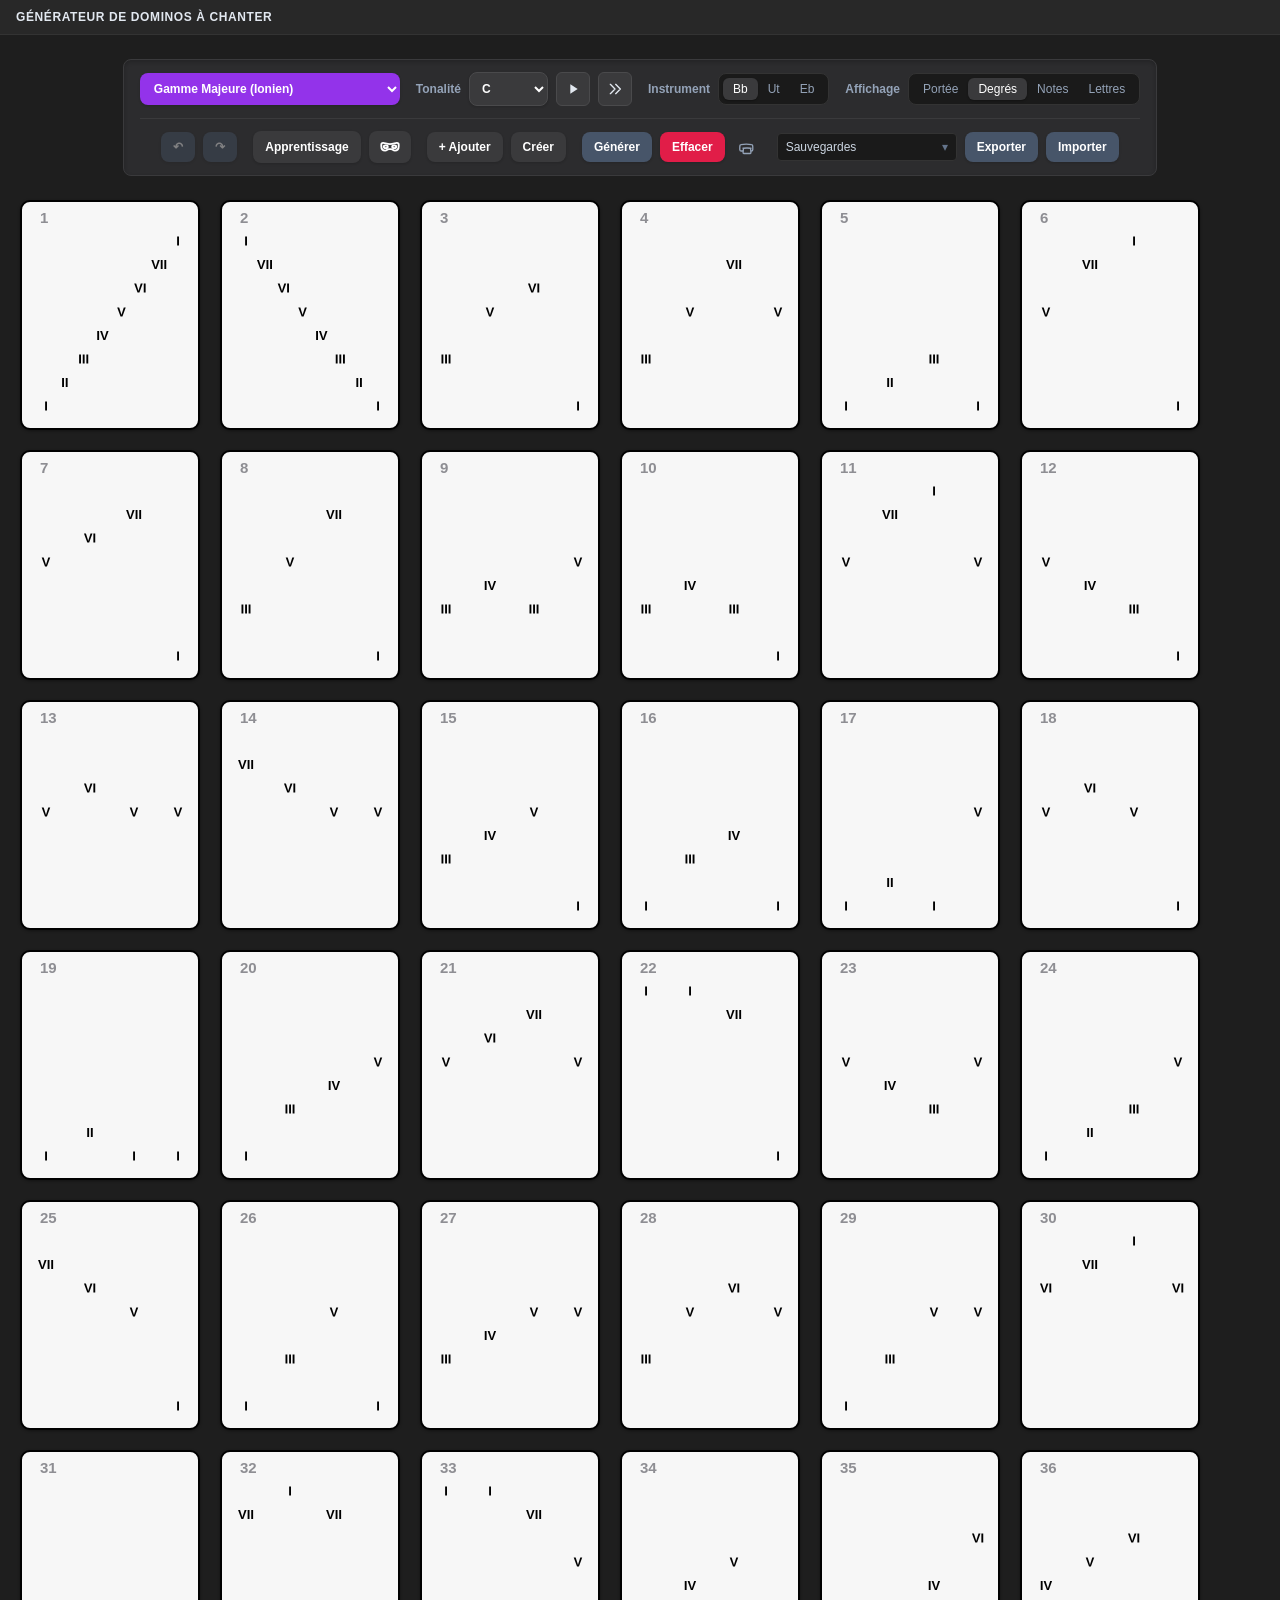
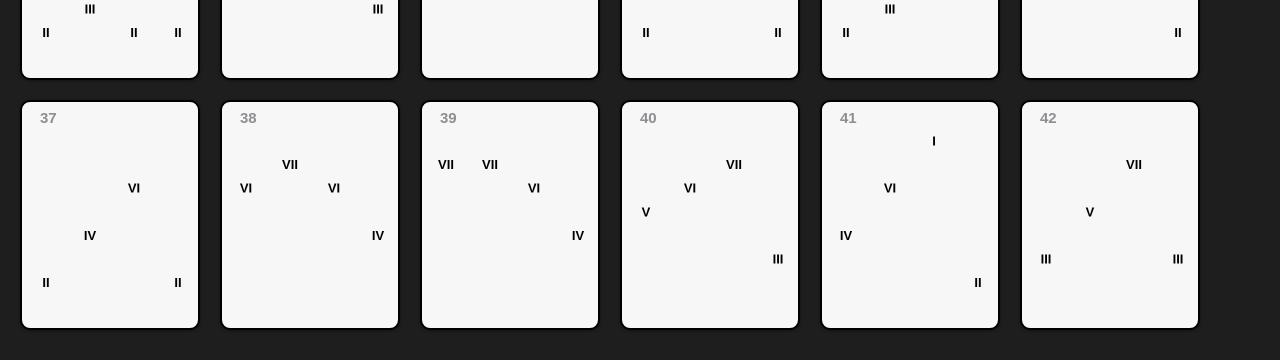
==== commit ec23ba71: "Add files via upload" ====
--- a/index.html
+++ b/index.html
@@ -60,7 +60,7 @@
                 </optgroup>
             </select>
 
-            <div class="field">
+            <div class="field field-tonalite">
                 <label class="field-label" for="tonique">Tonalité</label>
                 <select id="tonique" onchange="withUndo(redessinerGrille)" title="Tonalité principale" aria-label="Tonalité principale">
                         <option value="0" selected>C</option>
@@ -80,7 +80,7 @@
                 <button type="button" class="btn-icon" onclick="jouerArpegeI_III_V()" title="Écouter l'arpège (I - III - V)" aria-label="Écouter l'arpège (I - III - V)"><svg class="icon" fill="none" stroke="currentColor" stroke-width="2" viewBox="0 0 24 24" aria-hidden="true"><path stroke-linecap="round" stroke-linejoin="round" d="M13 5l7 7-7 7M5 5l7 7-7 7"/></svg></button>
             </div>
 
-            <div class="field">
+            <div class="field field-instrument">
                 <span class="field-label">Instrument</span>
                 <div class="segmented" role="group" aria-label="Instrument">
                     <button type="button" class="seg-btn is-active" data-seg="transposition" data-value="-2" aria-pressed="true" onclick="choisirSegment('transposition', '-2', redessinerGrille)">Bb</button>
@@ -110,13 +110,14 @@
             <div class="btn-group">
                 <button type="button" id="btnToggleRythme" class="btn btn-toggle" hidden aria-pressed="false" onclick="toggleModeRythme()" title="Rythmes : activé = valeurs variées dans la portée (croches, blanches, pointées, silences) ; désactivé = noires seulement">Rythmes</button>
                 <button type="button" id="btnLearning" class="btn btn-toggle" aria-pressed="false" onclick="toggleModeApprentissage()" title="Apprentissage : activé = série de dominos d'entraînement progressifs ; désactivé = dominos aléatoires du style choisi">Apprentissage</button>
+                <button type="button" id="btnGammes" class="btn btn-toggle btn-toggle-icon" aria-pressed="false" onclick="toggleAffichageGammes()" title="Afficher / masquer le nom de la gamme en haut de chaque domino" aria-label="Afficher ou masquer les noms de gammes"><svg class="icon icon-mask" fill="none" stroke="currentColor" stroke-width="2" stroke-linecap="round" stroke-linejoin="round" viewBox="0 0 24 24" aria-hidden="true"><path d="M2.500 9.500C2.500 8.400 3.400 7.500 4.500 7.500c2.200 0 3.700 1.300 7.500 1.300s5.300-1.300 7.500-1.300c1.100 0 2 .9 2 2v1.800c0 2.700-1.600 4.700-4.200 4.700-1.900 0-2.700-1.700-4-1.700h-2.600c-1.300 0-2.100 1.700-4 1.700-2.600 0-4.200-2-4.200-4.700V9.500z"/><ellipse cx="7.400" cy="11.800" rx="2.200" ry="1.500"/><ellipse cx="16.600" cy="11.800" rx="2.200" ry="1.500"/></svg></button>
             </div>
             <div class="btn-group">
                 <button type="button" class="btn" onclick="ajouterDomino()" title="Ajouter un domino à la suite (ou double-clic sous les dominos)">+ Ajouter</button>
                 <button type="button" class="btn" onclick="ouvrirPopupCreation()" title="Créer un domino sur mesure à partir de ses degrés">Créer</button>
             </div>
             <div class="btn-group" id="barreActions">
-                <button type="button" class="btn btn-generate" onclick="effacerTout()" title="Génère une nouvelle série de 14 dominos">Générer</button>
+                <button type="button" class="btn btn-generate" onclick="effacerTout()" title="Génère une nouvelle série de 42 dominos">Générer</button>
                 <button type="button" class="btn btn-danger" onclick="effacerTousLesDominos()" title="Supprime tous les dominos">Effacer</button>
                 <button type="button" class="btn-ghost" onclick="window.print()" title="Imprimer les dominos" aria-label="Imprimer les dominos"><svg class="icon" fill="none" stroke="currentColor" stroke-width="2" viewBox="0 0 24 24" aria-hidden="true"><path stroke-linecap="round" stroke-linejoin="round" d="M6.72 13.829c-.24.03-.48.062-.72.096m.72-.096a42.415 42.415 0 0110.56 0m-10.56 0L6.34 18m10.94-4.171c.24.03.48.062.72.096m-.72-.096L17.66 18m0 0l.229 2.523a1.125 1.125 0 01-1.12 1.227H7.231c-.662 0-1.18-.568-1.12-1.227L6.34 18m11.32 0h1.005c1.045 0 1.897-.816 1.995-1.855a49.663 49.663 0 00-.128-6.078c-.075-.923-.826-1.635-1.751-1.752a48.925 48.925 0 00-15.702 0c-.925.117-1.676.83-1.751 1.752a49.665 49.665 0 00-.128 6.078c.098 1.039.95 1.855 1.995 1.855H5.34"/></svg></button>
             </div>
@@ -304,6 +305,28 @@
             'altere': 'Gamme Altérée'
         };
 
+        // Noms courts affichés en haut des dominos (le menu et la bulle gardent les noms complets)
+        const SCALE_LABELS = {
+            'maj': 'Ionien',
+            'min_nat': 'Éolien',
+            'min_har': 'Mineure harmonique',
+            'min_mel': 'Mineure mélodique',
+            'dorien': 'Dorien',
+            'phrygien': 'Phrygien',
+            'lydien': 'Lydien',
+            'mixolydien': 'Mixolydien',
+            'locrien': 'Locrien',
+            'penta_maj': 'Pentatonique majeure',
+            'penta_min': 'Pentatonique mineure',
+            'blues_min': 'Blues mineure',
+            'blues_maj': 'Blues majeure',
+            'par_ton': 'Par ton',
+            'dim_dt_t': 'Diminuée',
+            'bebop_dom': 'Bebop dominant',
+            'chromatique': 'Chromatique',
+            'altere': 'Altérée'
+        };
+
         const GAMMES = {
             'maj': [0, 2, 4, 5, 7, 9, 11],
             'min_nat': [0, 2, 3, 5, 7, 8, 10],
@@ -358,8 +381,128 @@
             return Math.floor(Math.random() * (max - min + 1)) + min;
         }
 
+        // Bibliothèques de motifs par style (degrés de la gamme, 8 = octave ; 9 pour les gammes de 8 notes).
+        // Chaque domino en prend un fragment de la longueur voulue : un motif de 8 notes fournit plusieurs
+        // fragments distincts. Plus il y a de motifs, moins il faut modifier les notes pour éviter les doublons
+        // dans une longue série (42 dominos), et plus les dominos restent dans l'idiome du style.
+        const BIBLIOTHEQUES_MOTIFS = {
+            // Tango : lignes descendantes, arpèges i-III-V, notes répétées (marcato), sixte et septième de la mineure harmonique
+            piazzolla: [
+                [1,5,4,3,2,1,5,3], [1,3,5,8,7,5,3,1], [5,4,3,2,1,3,5,4], [1,2,4,3,5,4,3,2],
+                [8,7,6,5,6,5,4,3], [1,1,5,5,4,4,3,3], [3,5,8,7,6,5,4,3], [1,5,1,5,4,3,2,1],
+                [5,6,7,8,7,6,5,4], [1,3,2,1,5,4,3,2], [8,6,5,3,1,3,5,6], [1,4,3,2,1,5,4,3],
+                [3,2,1,2,3,5,4,3], [5,5,6,5,4,3,2,1], [1,5,3,5,1,5,3,5], [8,5,6,7,8,5,4,3],
+                [1,3,4,5,4,3,2,1], [5,3,1,3,5,8,7,5], [1,2,3,5,4,3,2,1], [4,3,2,1,5,4,3,2],
+                [6,5,4,3,2,1,2,3], [1,6,5,4,3,2,1,5], [3,4,5,6,7,8,7,5], [8,7,5,4,3,2,1,5],
+                [5,4,3,4,5,6,5,4], [1,3,5,3,6,5,4,3], [2,3,4,5,4,3,2,1], [7,8,5,6,7,8,7,6],
+                [1,5,4,5,3,5,2,5,1], [8,7,6,5,4,5,3,4,2,3,1]
+            ],
+            // Jazz standards : cellules ii-V-I, arpèges 1-3-5-7, lignes en 3es, tournures de bebop léger
+            jazz_standards: [
+                [2,5,1,3,5,3,2,1], [1,3,5,6,5,3,2,1], [3,5,7,6,5,3,2,1], [5,3,2,1,3,5,6,5],
+                [1,2,3,5,3,2,1,3], [1,3,5,7,8,7,5,3], [8,7,5,3,5,7,8,5], [7,5,3,1,2,3,5,7],
+                [2,3,5,6,5,3,2,1], [1,2,3,5,6,5,3,2], [5,4,3,2,1,2,3,5], [2,4,6,5,4,3,2,1],
+                [3,4,5,7,6,5,3,1], [1,5,3,5,6,5,3,1], [8,7,6,5,3,2,1,3], [6,5,3,2,1,2,3,5],
+                [5,7,8,7,5,3,2,1], [3,2,1,3,5,6,5,3], [2,5,4,3,2,1,3,5], [1,3,2,4,3,5,4,6],
+                [8,6,5,3,2,3,5,6], [5,6,5,3,2,1,2,3], [3,5,6,5,3,2,1,2], [4,3,2,1,5,6,7,8],
+                [1,3,5,7,5,3,1,2,3], [7,6,5,3,5,3,2,1]
+            ],
+            // Cool jazz (Chet Baker) : lignes chantantes, petits intervalles, tierces, notes longues ; tient aussi en pentatonique
+            chet_baker: [
+                [5,4,3,1,2,3,2,1], [1,2,3,2,1,3,5,3], [3,2,1,5,3,2,1,2], [1,3,2,1,5,4,3,2],
+                [5,3,4,3,2,1,2,3], [3,4,5,4,3,2,1,2], [1,2,3,5,3,2,3,1], [5,4,3,2,3,2,1,2],
+                [3,5,4,3,2,3,1,2], [1,3,5,4,3,2,1,3], [2,3,2,1,5,1,2,3], [5,3,3,2,1,2,3,2],
+                [1,2,1,3,2,1,5,1], [3,2,3,4,3,2,1,2], [4,3,2,3,1,2,3,5], [5,5,4,3,2,1,3,2],
+                [1,2,3,4,3,2,1,5], [3,1,2,3,5,3,2,1], [5,3,2,1,2,3,2,1], [2,1,5,1,2,3,5,3],
+                [3,2,1,2,3,5,3,2], [4,5,4,3,2,3,2,1], [1,5,3,2,1,2,3,1], [6,5,3,2,3,5,3,2]
+            ],
+            // Coltrane : cellules pentatoniques 1-2-3-5, arpèges, quartes, motifs permutés
+            coltrane: [
+                [1,2,3,5,3,2,1,5], [5,3,2,1,5,3,2,1], [1,2,3,5,6,5,3,2], [1,3,5,7,8,7,5,3],
+                [1,4,6,8,6,4,1,4], [3,5,7,8,5,3,1,3], [5,6,8,6,5,3,2,1], [1,2,3,5,8,5,3,2],
+                [8,7,5,3,2,1,2,3], [2,3,5,6,8,6,5,3], [1,5,3,2,1,5,6,5], [3,2,1,3,5,3,2,1],
+                [1,3,5,6,5,3,5,6], [5,3,5,6,8,6,5,3], [1,2,3,5,2,3,5,6], [3,5,6,5,3,2,1,2],
+                [1,3,2,5,3,6,5,8], [6,5,3,2,1,2,3,5], [8,6,5,3,2,1,2,3], [5,3,1,2,3,5,6,8],
+                [2,5,3,6,5,8,6,5], [1,3,5,3,1,2,3,5], [3,2,1,5,6,5,3,2], [1,2,3,5,3,2,5,3]
+            ],
+            // Bebop : arpèges de dominante, passages chromatiques de la gamme bebop (8 notes, 9 = octave)
+            bebop: [
+                [1,3,5,7,9,7,5,3], [9,7,5,3,1,2,3,5], [3,5,7,9,8,7,6,5], [5,7,9,8,7,5,3,1],
+                [1,2,3,5,3,2,1,3], [9,8,7,6,5,4,3,2], [5,6,7,8,9,7,5,3], [1,3,5,6,7,8,9,7],
+                [3,2,1,3,5,7,6,5], [7,5,3,1,3,5,7,9], [9,7,6,5,3,5,3,1], [1,2,3,4,5,7,5,3],
+                [5,3,1,2,3,5,7,9], [9,8,7,5,3,5,7,5], [3,5,7,5,3,1,2,3], [5,4,3,2,1,3,5,7],
+                [1,3,5,7,6,5,3,1], [9,7,5,6,7,5,3,1], [2,3,5,7,9,7,5,3], [7,6,5,3,1,3,5,3],
+                [3,4,5,6,7,8,9,7], [1,2,3,5,7,5,3,2], [9,8,7,6,5,4,3,1], [5,7,5,3,1,3,5,7],
+                [3,1,2,3,5,7,9,7], [9,7,5,3,5,7,9,8]
+            ],
+            // Ravel : lignes modales, quartes, neuvièmes, mouvements parallèles
+            ravel: [
+                [1,2,4,5,7,5,4,2], [3,4,6,7,6,4,3,2], [1,3,4,6,5,3,1,2], [5,4,2,1,2,4,5,7],
+                [1,2,3,5,3,2,1,2], [5,6,5,3,2,3,5,6], [1,4,5,4,2,1,2,4], [3,5,6,5,3,2,3,5],
+                [7,6,4,3,4,6,7,6], [2,4,5,7,5,4,2,1], [1,2,4,2,5,4,2,1], [6,5,3,2,1,2,3,5],
+                [1,3,5,4,2,4,5,3], [4,5,7,5,4,2,1,2], [2,3,5,6,5,3,2,1], [1,5,4,2,1,2,4,5],
+                [3,2,4,3,5,4,6,5], [5,3,4,2,3,1,2,1], [1,2,5,4,2,1,5,4], [7,5,4,2,4,5,7,5],
+                [1,2,3,4,6,5,3,2], [4,2,1,2,4,5,4,2], [6,4,3,1,2,3,4,6], [2,1,2,4,5,4,2,1],
+                [3,4,5,7,5,4,3,1], [1,4,2,5,3,6,4,7]
+            ],
+            // Debussy : gamme par tons, pentatonique, arabesques, lignes planantes
+            debussy: [
+                [1,2,3,4,5,6,5,4], [1,2,3,5,3,2,1,2], [3,5,6,5,3,2,1,2], [5,3,2,1,2,3,5,6],
+                [1,3,2,5,3,6,5,3], [6,5,4,3,2,1,2,3], [1,2,4,5,4,2,1,5], [3,2,1,3,5,3,2,1],
+                [2,3,5,6,5,3,2,1], [1,3,5,6,5,3,1,2], [4,3,2,1,2,3,4,5], [1,2,3,2,1,5,1,2],
+                [5,6,5,3,2,3,5,3], [1,4,3,2,1,2,3,5], [2,1,2,3,5,6,5,3], [3,4,5,6,5,4,3,2],
+                [6,5,3,2,3,5,6,5], [1,2,3,5,6,5,3,2], [5,4,3,1,2,3,1,5], [1,3,4,6,4,3,1,2],
+                [2,4,6,5,3,1,2,4], [7,6,5,4,3,2,1,2], [1,2,1,3,2,5,3,6], [3,1,2,3,5,6,5,3],
+                [1,5,3,2,1,2,3,5], [4,5,6,5,4,3,2,1]
+            ]
+        };
+
+        // Fragment idiomatique de la longueur demandée : un motif de la bibliothèque, ou une fenêtre dans un motif plus long.
+        // Seuls les fragments qui tiennent dans la gamme (degré max) sont retenus, pour ne pas déformer le motif.
+        function motifIdiomatique(style, longueur, maxDegre) {
+            const motifs = BIBLIOTHEQUES_MOTIFS[style] || [];
+            const candidats = [];
+            motifs.forEach(m => {
+                if (m.length >= longueur) {
+                    for (let o = 0; o + longueur <= m.length; o++) {
+                        const frag = m.slice(o, o + longueur);
+                        candidats.push(frag);
+                        if (o === 0) candidats.push(frag); // le début du motif, plus naturel, est un peu favorisé
+                    }
+                } else {
+                    const c = [];
+                    while (c.length < longueur) c.push(m[c.length % m.length]);
+                    candidats.push(c);
+                }
+            });
+            const tiennent = candidats.filter(c => Math.max(...c) <= maxDegre);
+            const pool = tiennent.length ? tiennent : candidats.map(c => c.map(d => Math.min(d, maxDegre)));
+            return [...pool[getRandomInt(0, pool.length - 1)]];
+        }
+
+        // Évite les doublons dans une série. Certains styles (Piazzolla, Jazz, Coltrane, Ravel…) n'ont que quelques
+        // motifs : pour une longue série (42 dominos), la recherche d'un motif encore inédit ne s'arrêtait plus.
+        // Après 20 essais on transpose le motif le long de la gamme, après 50 on change la première note, après 100 une note au hasard en plus ;
+        // au bout de MAX_ESSAIS_UNICITE essais, on accepte un doublon plutôt que de bloquer la page.
+        const MAX_ESSAIS_UNICITE = 500;
+        function varierPourUnicite(degres, attempts, maxDeg) {
+            // 1) d'abord on transpose le motif entier le long de la gamme (une « séquence », procédé idiomatique)
+            if (attempts > 20) {
+                const bas = 1 - Math.min(...degres), haut = maxDeg - Math.max(...degres);
+                if (haut >= bas) {
+                    const decalage = getRandomInt(bas, haut);
+                    for (let i = 0; i < degres.length; i++) degres[i] += decalage;
+                }
+            }
+            // 2) puis, en dernier recours, on modifie des notes
+            if (attempts > 50) degres[0] = (degres[0] % maxDeg) + 1;
+            if (attempts > 100) degres[getRandomInt(0, degres.length - 1)] = getRandomInt(1, maxDeg);
+        }
+
+        // Deux dominos sont « identiques » dès qu'ils ont la même succession de degrés, quels que soient
+        // la gamme / le mode, le type d'affichage et les rythmes (les paramètres restent pour compatibilité).
         function getVisualSignature(scaleKey, degres, rythmes, affichageMode) {
-            return `${scaleKey}|${affichageMode}|${degres.join(',')}|${rythmes.join(',')}`;
+            return degres.join(',');
         }
 
         function mefifierAjusterEighthsStrict(rythmes, degres) {
@@ -407,6 +550,20 @@
             numSpan.title = ''; // pas d'infobulle au survol : la gamme s'affiche au clic / à l'appui sur le numéro
             numSpan.setAttribute('aria-label', `Domino ${numSpan.textContent} — ${nomGamme} (appuyer pour afficher le mode / la gamme)`);
             if (card._bulleGamme) card._bulleGamme.textContent = nomGamme;
+            if (card._etiquetteGamme) card._etiquetteGamme.textContent = SCALE_LABELS[scaleKey] || nomGamme;
+        }
+
+        // Bouton « masque » : affiche (ou masque) le nom de la gamme en haut de tous les dominos.
+        let affichageGammesActif = false;
+        function toggleAffichageGammes() {
+            affichageGammesActif = !affichageGammesActif;
+            masquerBullesGamme();
+            document.body.classList.toggle('gammes-visibles', affichageGammesActif);
+            const btn = document.getElementById('btnGammes');
+            if (btn) {
+                btn.classList.toggle('is-active', affichageGammesActif);
+                btn.setAttribute('aria-pressed', String(affichageGammesActif));
+            }
         }
 
         // Un appui sur le numéro du domino affiche (ou masque) sa gamme / son mode dans une petite bulle.
@@ -542,12 +699,10 @@
                         tempDegres = genererMelodieParStyle(styleVal, index, maxDegDisplay, scaleLen, motifRythmique.length);
                         ajust = mefifierAjusterEighthsStrict(motifRythmique, tempDegres);
                         
-                        if (attempts > 50) {
-                            ajust.degres[0] = (ajust.degres[0] % maxDegDisplay) + 1;
-                        }
+                        varierPourUnicite(ajust.degres, attempts, maxDegDisplay);
                         vSig = getVisualSignature(scaleKey, ajust.degres, ajust.rythmes, affichageMode);
                         attempts++;
-                    } while (existingVisualSignatures.has(vSig));
+                    } while (existingVisualSignatures.has(vSig) && attempts < MAX_ESSAIS_UNICITE);
 
                     existingVisualSignatures.add(vSig);
                     card._rythmes = ajust.rythmes;
@@ -555,7 +710,7 @@
                 } else {
                     let vSig = getVisualSignature(card._scaleKey, card._degres, card._rythmes, affichageMode);
                     let attempts = 0;
-                    while (existingVisualSignatures.has(vSig)) {
+                    while (existingVisualSignatures.has(vSig) && attempts < MAX_ESSAIS_UNICITE) {
                         card._degres[0] = (card._degres[0] % (GAMMES[card._scaleKey]?.length || 7)) + 1;
                         vSig = getVisualSignature(card._scaleKey, card._degres, card._rythmes, affichageMode);
                         attempts++;
@@ -572,7 +727,7 @@
 
         function toggleModeApprentissage() {
             if (modeApprentissageActif) {
-                genererSerie(14);
+                genererSerie(42);
             } else {
                 genererModeApprentissage();
             }
@@ -872,7 +1027,7 @@
             const modeAffichage = document.getElementById('affichage').value;
 
             const estEnRythmes = (modeAffichage === 'portee' && modeRythmiqueActif);
-            const tempoBPM = estEnRythmes ? 90 : 120;
+            const tempoBPM = estEnRythmes ? 99 : 132; // +10 % (avant : 90 / 120)
             const tempoNoire = 60 / tempoBPM;
 
             let rythmes = new Array(degres.length).fill('N');
@@ -957,19 +1112,7 @@
                     }
                     break;
                 case 'piazzolla':
-                    {
-                        const motifs = [
-                            [1, 5, 4, 3, 2, 1],
-                            [1, 3, 5, scaleLen, scaleLen > 1 ? scaleLen - 1 : 1, 5],
-                            [5, 4, 3, 2, 1, 3, 5],
-                            [1, 2, 4, 3, 5, 4]
-                        ];
-                        let pattern = motifs[getRandomInt(0, motifs.length - 1)];
-                        while(degres.length < longueur) {
-                            degres.push(pattern[degres.length % pattern.length]);
-                        }
-                        degres = degres.slice(0, longueur).map(d => Math.min(d, maxDegre));
-                    }
+                    degres = motifIdiomatique('piazzolla', longueur, maxDegre);
                     break;
                 case 'boulez':
                 case 'atonal':
@@ -980,64 +1123,12 @@
                     }
                     break;
                 case 'jazz_standards':
-                    {
-                        const jazzMotifs = [
-                            [2, 5, 1, 3],
-                            [1, 3, 5, 6, 5, 3],
-                            [3, 5, 7, 6, 5],
-                            [5, 3, 2, 1, 3]
-                        ];
-                        let pattern = jazzMotifs[getRandomInt(0, jazzMotifs.length - 1)];
-                        while(degres.length < longueur) {
-                            degres.push(pattern[degres.length % pattern.length]);
-                        }
-                        degres = degres.slice(0, longueur).map(d => Math.min(d, maxDegre));
-                    }
-                    break;
                 case 'chet_baker':
-                    {
-                        const coolMotifs = [
-                            [5, 4, 3, 1],
-                            [1, 2, 3, 2, 1],
-                            [3, 2, 1, 5, 3],
-                            [1, 3, 2, 1]
-                        ];
-                        let pattern = coolMotifs[getRandomInt(0, coolMotifs.length - 1)];
-                        while(degres.length < longueur) {
-                            degres.push(pattern[degres.length % pattern.length]);
-                        }
-                        degres = degres.slice(0, longueur).map(d => Math.min(d, maxDegre));
-                    }
-                    break;
                 case 'coltrane':
                 case 'bebop':
-                    {
-                        const coltraneMotifs = [
-                            [1, 3, 5, 7, 8, 7, 5, 3],
-                            [1, 4, 6, 8, 6, 4, 1],
-                            [3, 5, 7, 8, 5, 3, 1]
-                        ];
-                        let pattern = coltraneMotifs[getRandomInt(0, coltraneMotifs.length - 1)];
-                        while(degres.length < longueur) {
-                            degres.push(pattern[degres.length % pattern.length]);
-                        }
-                        degres = degres.slice(0, longueur).map(d => Math.min(d, maxDegre));
-                    }
-                    break;
                 case 'ravel':
                 case 'debussy':
-                    {
-                        const impressionistMotifs = [
-                            [1, 2, 4, 5, 7, 5, 4, 2],
-                            [3, 4, 6, 7, 6, 4, 3],
-                            [1, 3, 4, 6, 5, 3, 1]
-                        ];
-                        let pattern = impressionistMotifs[getRandomInt(0, impressionistMotifs.length - 1)];
-                        while(degres.length < longueur) {
-                            degres.push(pattern[degres.length % pattern.length]);
-                        }
-                        degres = degres.slice(0, longueur).map(d => Math.min(d, maxDegre));
-                    }
+                    degres = motifIdiomatique(styleCheck, longueur, maxDegre);
                     break;
                 case 'solfege':
                 default:
@@ -1413,6 +1504,13 @@
             });
             card.appendChild(numSpan);
 
+            // Nom de la gamme, en haut du domino (visible seulement quand le bouton « masque » est actif)
+            const etiquette = document.createElement('div');
+            etiquette.className = 'domino-scale-label';
+            etiquette.setAttribute('aria-hidden', 'true');
+            card.appendChild(etiquette);
+            card._etiquetteGamme = etiquette;
+
             mettreAJourInfoBulle(card);
 
             const canvas = document.createElement('canvas');
@@ -1559,12 +1657,10 @@
                         }
                     }
 
-                    if (attempts > 50) {
-                        newDegres[0] = (newDegres[0] % maxDegDisplay) + 1;
-                    }
+                    varierPourUnicite(newDegres, attempts, maxDegDisplay);
                     vSig = getVisualSignature(newScaleKey, newDegres, newRythmes, affichageMode);
                     attempts++;
-                } while (existingVisualSignatures.has(vSig));
+                } while (existingVisualSignatures.has(vSig) && attempts < MAX_ESSAIS_UNICITE);
 
                 card._scaleKey = newScaleKey;
                 card._degres = newDegres;
@@ -1609,7 +1705,7 @@
                 let vSig = getVisualSignature(scaleKey, curDegres, rythmes, affichageMode);
 
                 let attempts = 0;
-                while (existingVisualSignatures.has(vSig)) {
+                while (existingVisualSignatures.has(vSig) && attempts < MAX_ESSAIS_UNICITE) {
                     curDegres[0] = (curDegres[0] % (GAMMES[scaleKey]?.length || 7)) + 1;
                     vSig = getVisualSignature(scaleKey, curDegres, rythmes, affichageMode);
                     attempts++;
@@ -1621,7 +1717,7 @@
             });
         }
 
-        function genererSerie(total = 14) {
+        function genererSerie(total = 42) {
             stopCurrentPlayback();
             modeApprentissageActif = false;
             majBoutonApprentissage();
@@ -1665,12 +1761,10 @@
                             degres = ajust.degres;
                         }
                     }
-                    if (attempts > 50) {
-                        degres[0] = (degres[0] % maxDegDisplay) + 1;
-                    }
+                    varierPourUnicite(degres, attempts, maxDegDisplay);
                     vSig = getVisualSignature(scaleKey, degres, rythmes, affichageMode);
                     attempts++;
-                } while (existingVisualSignatures.has(vSig));
+                } while (existingVisualSignatures.has(vSig) && attempts < MAX_ESSAIS_UNICITE);
 
                 existingVisualSignatures.add(vSig);
                 const card = creerDominoElement(degres, i, scaleKey, rythmes);
@@ -1705,19 +1799,17 @@
                 rythmes = ajust.rythmes;
                 degres = ajust.degres;
 
-                if (attempts > 50) {
-                    degres[0] = (degres[0] % maxDegDisplay) + 1;
-                }
+                varierPourUnicite(degres, attempts, maxDegDisplay);
                 vSig = getVisualSignature(scaleKey, degres, rythmes, affichageMode);
                 attempts++;
-            } while (existingVisualSignatures.has(vSig));
+            } while (existingVisualSignatures.has(vSig) && attempts < MAX_ESSAIS_UNICITE);
 
             const card = creerDominoElement(degres, nextIndex, scaleKey, rythmes);
             grid.appendChild(card);
         }
 
         function effacerTout() {
-            genererSerie(14);
+            genererSerie(42);
         }
 
         function effacerTousLesDominos() {
@@ -1864,12 +1956,10 @@
                         rythmes = card._rythmes || new Array(degres.length).fill('N');
                     }
 
-                    if (attempts > 50) {
-                        degres[0] = (degres[0] % maxDegDisplay) + 1;
-                    }
+                    varierPourUnicite(degres, attempts, maxDegDisplay);
                     vSig = getVisualSignature(scaleKey, degres, rythmes, affichageMode);
                     attempts++;
-                } while (existingVisualSignatures.has(vSig));
+                } while (existingVisualSignatures.has(vSig) && attempts < MAX_ESSAIS_UNICITE);
 
                 existingVisualSignatures.add(vSig);
                 card._scaleKey = scaleKey;
@@ -1942,7 +2032,7 @@
             }
         });
 
-        genererSerie(14);
+        genererSerie(42);
         requestWakeLock();
 
         // =====================================================================
@@ -2449,6 +2539,7 @@
         // pour que le CSS puisse la coller en haut de l'écran pendant le défilement (un élément collant ne reste
         // visible que dans son parent). Dans ce mode, l'icône d'impression et les boutons Annuler / Rétablir
         // échangent leurs places (impression dans le panneau, Annuler / Rétablir dans la barre).
+        // Le bouton « masque » (noms des gammes) rejoint aussi la barre, à côté de Générer / Effacer.
         // Ailleurs, tout retourne à sa place d'origine.
         (function () {
             const barre = document.getElementById('barreActions');
@@ -2456,19 +2547,22 @@
             const undo = document.getElementById('btnUndo');
             const redo = document.getElementById('btnRedo');
             const imprimer = barre && barre.querySelector('.btn-ghost');
-            if (!barre || !panneau || !undo || !redo || !imprimer || !window.matchMedia) return;
+            const masque = document.getElementById('btnGammes');
+            if (!barre || !panneau || !undo || !redo || !imprimer || !masque || !window.matchMedia) return;
             const groupeUndo = undo.parentElement;
+            const groupeMasque = masque.parentElement; // groupe d'origine : à la suite d'Apprentissage
             const ancre = barre.nextElementSibling; // groupe qui suit la barre dans le panneau
             const mq = window.matchMedia('screen and (hover: none) and (pointer: coarse) and (orientation: portrait) and (max-width: 600px)');
             function placerBarre() {
                 if (mq.matches) {
                     if (barre.parentElement !== panneau.parentElement) panneau.after(barre);
                     groupeUndo.append(imprimer);
-                    barre.append(undo, redo);
+                    barre.append(masque, undo, redo);
                 } else {
                     if (barre.parentElement !== ancre.parentElement) ancre.before(barre);
                     barre.append(imprimer);
                     groupeUndo.append(undo, redo);
+                    groupeMasque.append(masque);
                 }
             }
             placerBarre();
--- a/app/style.css
+++ b/app/style.css
@@ -269,6 +269,31 @@
     pointer-events: none;
     animation: bulle-gamme-in 0.12s ease-out;
 }
+/* Nom de la gamme en haut du domino (bouton « masque ») */
+.domino-scale-label {
+    display: none;
+    position: absolute;
+    top: 9px;
+    left: 40px;
+    right: 8px;
+    white-space: nowrap;
+    text-overflow: ellipsis;
+    box-sizing: border-box;
+    text-align: center;
+    font-family: Arial, sans-serif;
+    font-size: 11px;
+    font-weight: 700;
+    line-height: 1.15;
+    color: #1f2937;
+    pointer-events: none;
+    z-index: 2;
+    overflow: hidden;
+}
+body.gammes-visibles .domino-scale-label { display: block; }
+/* le nom est déjà affiché : la bulle au clic sur le numéro devient inutile */
+body.gammes-visibles .domino-scale-bubble { display: none; }
+.btn-toggle-icon { padding: 0 10px; }
+.btn-toggle-icon .icon-mask { width: 22px; height: 22px; }
 @keyframes bulle-gamme-in { from { opacity: 0; transform: translateY(-3px); } to { opacity: 1; transform: none; } }
 canvas { display: block; width: 100%; height: 100%; }
 
@@ -472,6 +497,7 @@
     }
     .domino-card:hover { transform: none; box-shadow: 0 1px 3px rgba(0,0,0,0.4); }
     .domino-number { left: 10px; top: 6px; font-size: 13px; }
+    .domino-scale-label { top: 7px; left: 30px; right: 4px; font-size: 9.5px; }
     .domino-scale-bubble { top: 26px; left: 6px; max-width: calc(100% - 12px); font-size: 12px; padding: 4px 8px; }
 
     /* Zones de toucher confortables */
@@ -502,6 +528,18 @@
     .field-label { flex: 0 0 auto; }
     .field select { flex: 1; width: 100%; min-width: 0; text-overflow: ellipsis; }
     .field .segmented { flex: 1; }
+    /* Tonalité et Instrument côte à côte sur une seule ligne : libellé au-dessus de chaque réglage */
+    .field-tonalite {
+        flex: 1 1 0;
+        display: grid;
+        grid-template-columns: minmax(0, 1fr) auto auto;
+        align-items: center;
+        gap: 4px 6px;
+    }
+    .field-tonalite .field-label { grid-column: 1 / -1; }
+    .field-tonalite select { width: 100%; }
+    .field-instrument { flex: 0 0 auto; flex-direction: column; align-items: flex-start; gap: 4px; }
+    .field-instrument .segmented { flex: none; }
     .select-style { flex: 1 1 100%; max-width: none; }
     .btn-saves { flex: 1 1 100%; width: 100%; min-height: 40px; }
     #btnUndo, #btnRedo { font-size: 18px; }
@@ -545,6 +583,8 @@
     .app-main > #barreActions .btn-danger { background: #000; border: 1px solid var(--line-ctl); }
     .app-main > #barreActions .btn-generate:active,
     .app-main > #barreActions .btn-danger:active { background: #1f1f1f; }
+    /* Masque (noms des gammes) : carré, juste après Effacer */
+    .app-main > #barreActions #btnGammes { flex: 0 0 40px; min-width: 40px; height: 40px; padding: 0; }
     /* Annuler / Rétablir : carrés à droite de la barre */
     .app-main > #barreActions #btnUndo,
     .app-main > #barreActions #btnRedo { flex: 0 0 40px; min-width: 40px; padding: 0; font-size: 18px; }
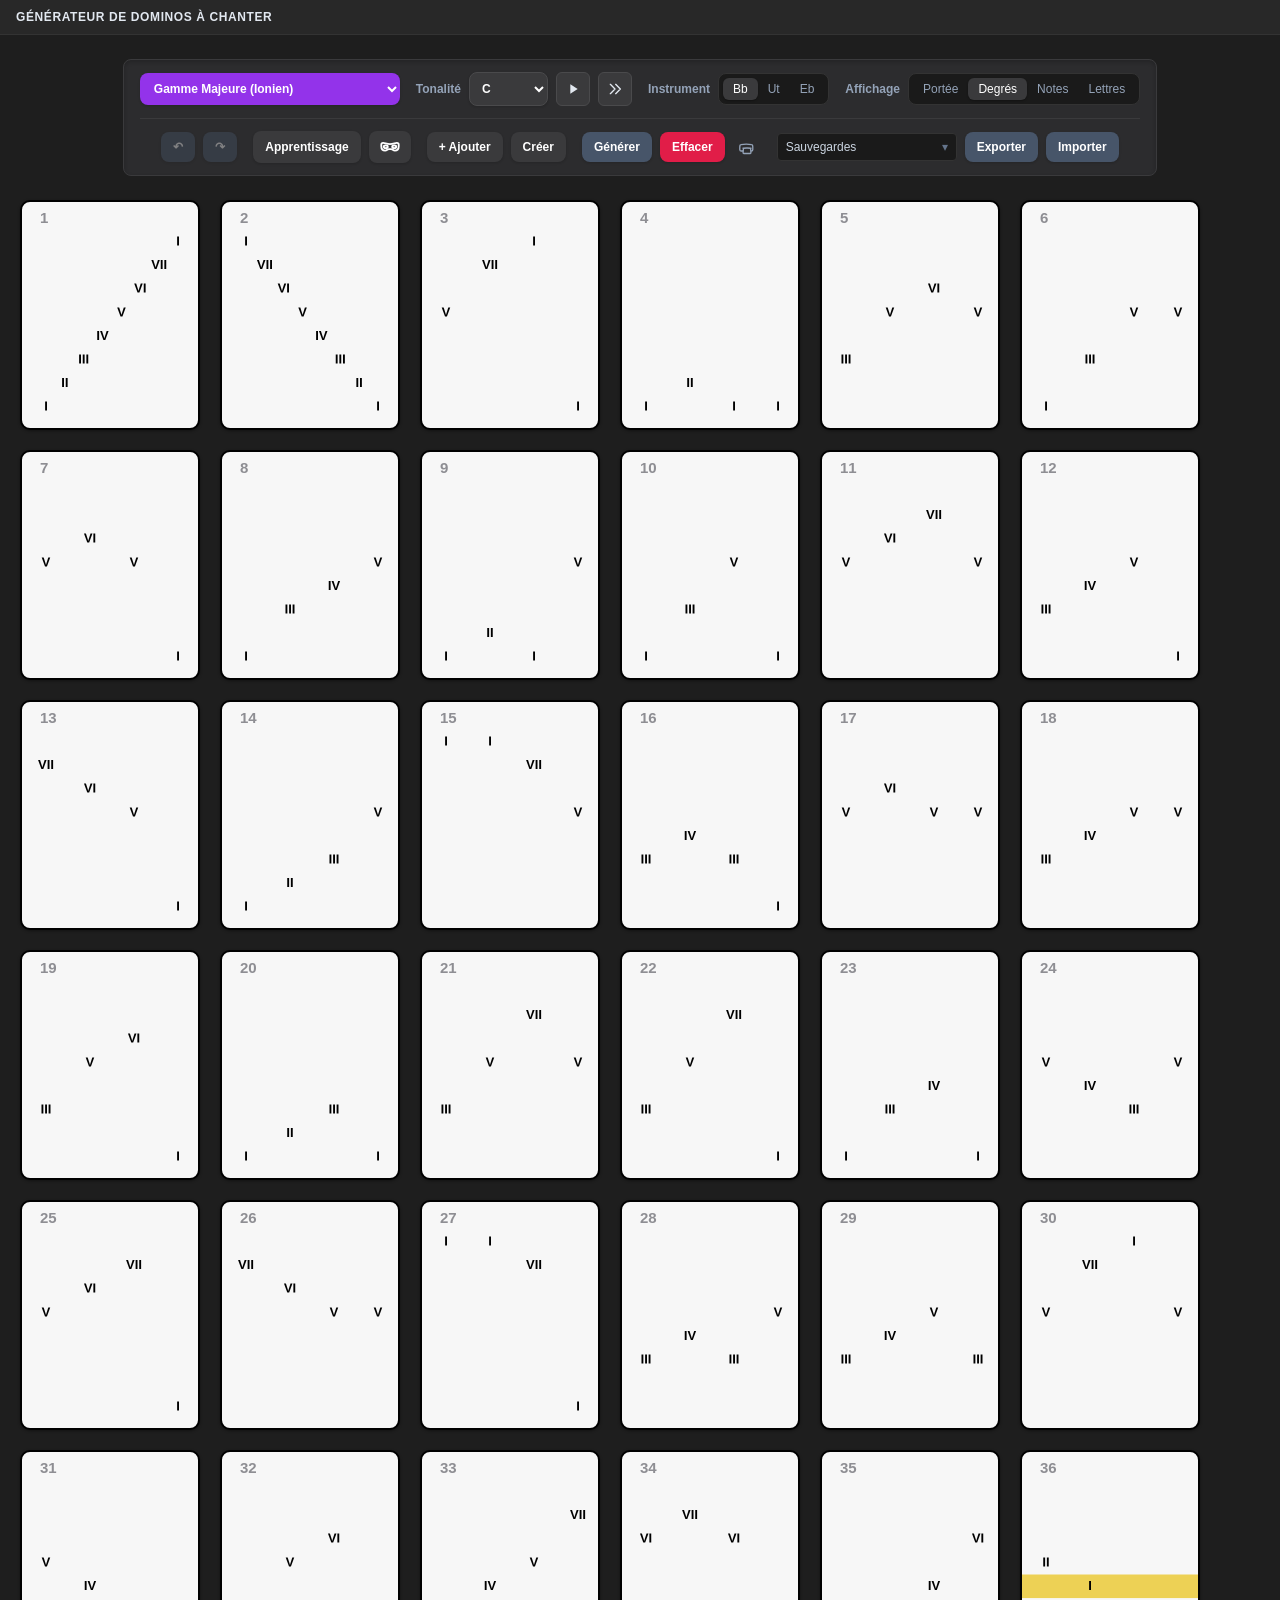
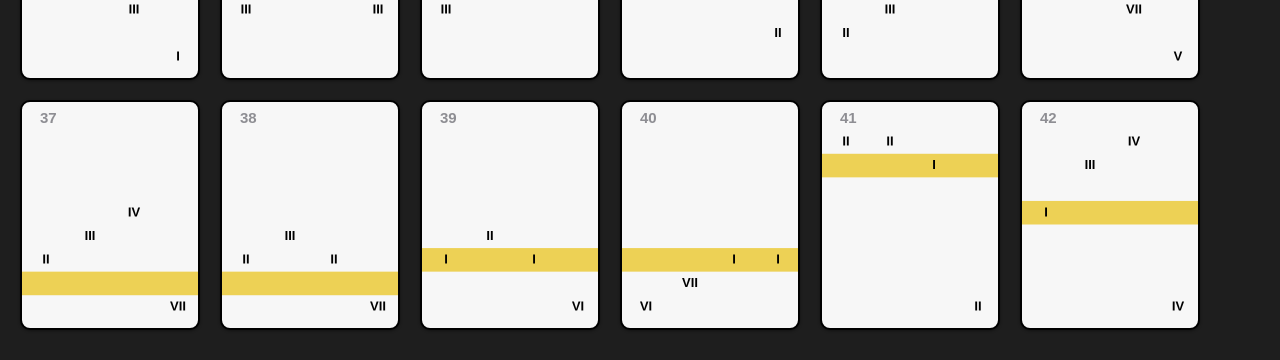
==== commit ea49c11a: "Add files via upload" ====
--- a/index.html
+++ b/index.html
@@ -141,7 +141,14 @@
             </div>
             <div class="creation-modal-info" id="creationModalInfo"></div>
             <label for="creationDegreesInput" class="creation-degrees-label">Degrés à afficher, dans l’ordre :</label>
-            <input type="text" id="creationDegreesInput" class="creation-degrees-input" placeholder="Ex. 13361751+" autocomplete="off">
+            <input type="text" id="creationDegreesInput" class="creation-degrees-input" placeholder="Ex. 13361751+ ou 5-13211" autocomplete="off">
+            <div class="creation-degrees-help">
+                <strong>-</strong> après un chiffre : l’octave en dessous (<strong>5-</strong> = V grave) ·
+                <strong>1+</strong> = I de l’octave au-dessus (le plus aigu possible).<br>
+                Quand un degré passe sous le I, une <span class="help-barre">barre jaune</span> marque le degré I.
+                L’écart entre le degré le plus grave et le plus aigu ne peut pas dépasser une octave.
+            </div>
+            <div id="creationModalError" class="creation-degrees-error" role="alert" hidden></div>
             <div class="creation-modal-actions">
                 <button type="button" class="btn-modal" onclick="fermerPopupCreation()">Annuler</button>
                 <button type="button" class="btn-modal btn-modal-primary" onclick="creerDominoSurMesure()">Créer</button>
@@ -281,7 +288,16 @@
             [1, 3, 5, 7, 8],
             [8, 5, 8, 3, 2, 1],
             [3, 8, 7, 8, 5],
-            [8, 6, 4, 2, 5, 1]
+            [8, 6, 4, 2, 5, 1],
+            // Dominos à barre jaune (degrés sous la tonique : 0 = VII-, -1 = VI-, -2 = V-, -3 = IV-)
+            [1, 0, 2, 1],                  // 17-21
+            [-2, 1, 0, 2, 1],              // 5-17-21
+            [1, 0, -1, -2, 4, 3, 2, 1],    // 17-6-5-4321
+            [1, 0, -1, 0, 1, 3, 2],        // 17-6-7-132
+            [4, 6, 5, 4, 2, 0, 1],         // 465427-1
+            [3, 1, -2, 4, 2, 3],           // 315-423
+            [-2, 0, 2, 4, 3, 2, 1],        // 5-7-24321
+            [-2, 1, 3, 2, 1]               // 5-1321
         ];
 
         const SCALE_NAMES = {
@@ -485,6 +501,28 @@
         // Après 20 essais on transpose le motif le long de la gamme, après 50 on change la première note, après 100 une note au hasard en plus ;
         // au bout de MAX_ESSAIS_UNICITE essais, on accepte un doublon plutôt que de bloquer la page.
         const MAX_ESSAIS_UNICITE = 500;
+        // Dans une série générée, les NB_DOMINOS_AVEC_BARRE derniers dominos descendent sous la tonique :
+        // ils contiennent au moins un degré sous le I, donc la barre jaune. Les deux premiers dominos (gamme montante
+        // et descendante), le mode Apprentissage (liste fixe) et les grilles trop courtes ne sont pas concernés.
+        const NB_DOMINOS_AVEC_BARRE = 7;
+        function doitContenirBarre(index, total) {
+            return !modeApprentissageActif && index >= 2 && total >= 2 * NB_DOMINOS_AVEC_BARRE && index >= total - NB_DOMINOS_AVEC_BARRE;
+        }
+
+        // Transpose le motif entier vers le bas le long de la gamme (une « séquence ») pour qu'il passe sous la tonique.
+        // Le décalage est choisi pour qu'au moins un degré soit sous le I (degré ≤ 0) et qu'au moins un reste au I ou au-dessus :
+        // la barre jaune se trouve alors au milieu du domino, et non à côté de notes qui sont toutes en dessous.
+        // Le motif tenait dans l'octave I → I : une fois décalé il tient dans une fenêtre d'une octave, donc l'amplitude
+        // reste valide, et le degré le plus grave est au pire le I de l'octave en dessous.
+        function descendreSousTonique(degres, scaleLen) {
+            const mn = Math.min(...degres);
+            const mx = Math.max(...degres);
+            const decalageMin = mn;                              // le degré le plus grave passe à 0 (VII-)
+            const decalageMax = Math.min(mx - 1, mn + scaleLen - 1); // le plus aigu reste au moins au I ; le plus grave au pire à 1-
+            const decalage = (decalageMax >= decalageMin) ? getRandomInt(decalageMin, decalageMax) : decalageMin;
+            return degres.map(d => d - decalage);
+        }
+
         function varierPourUnicite(degres, attempts, maxDeg) {
             // 1) d'abord on transpose le motif entier le long de la gamme (une « séquence », procédé idiomatique)
             if (attempts > 20) {
@@ -700,6 +738,7 @@
                         ajust = mefifierAjusterEighthsStrict(motifRythmique, tempDegres);
                         
                         varierPourUnicite(ajust.degres, attempts, maxDegDisplay);
+                        if (doitContenirBarre(index, cards.length)) ajust.degres = descendreSousTonique(ajust.degres, scaleLen);
                         vSig = getVisualSignature(scaleKey, ajust.degres, ajust.rythmes, affichageMode);
                         attempts++;
                     } while (existingVisualSignatures.has(vSig) && attempts < MAX_ESSAIS_UNICITE);
@@ -804,13 +843,35 @@
             'chromatique': [[1,''],[2,'♭'],[2,''],[3,'♭'],[3,''],[4,''],[4,'♯'],[5,''],[6,'♭'],[6,''],[7,'♭'],[7,'']]
         };
 
+        // Plage de degrés acceptée pour un domino. 1 = tonique, scaleLen + 1 = I de l'octave supérieure (« 1+ »),
+        // qui est le plus haut possible. 0, -1, -2… sont les degrés sous la tonique (VII-, VI-, V-…),
+        // jusqu'au I de l'octave en dessous (« 1- », degré 1 - scaleLen).
+        function plageDegres(scaleLen) {
+            return { min: 1 - scaleLen, max: scaleLen + 1 };
+        }
+
+        // Règle de l'amplitude : l'écart entre le degré le plus grave et le plus aigu ne dépasse jamais une octave
+        // (7 positions graphiques), comme dans un domino ordinaire I → I. Ainsi, quand la barre jaune existe,
+        // le domino n'est pas plus « étalé » qu'un domino ordinaire : les positions relatives restent celles d'habitude.
+        function amplitudeValide(degres, scaleKey, scaleLen) {
+            const aff = degres.map(d => getDegreAffichage(scaleKey, d, scaleLen));
+            if (!aff.length) return true;
+            const positions = aff.map(a => a.pos);
+            return (Math.max(...positions) - Math.min(...positions)) <= aff[0].diviseur;
+        }
+
+        // Modulo toujours positif (le « % » de JavaScript renvoie un résultat négatif pour les degrés sous la tonique)
+        function modPositif(n, m) {
+            return ((n % m) + m) % m;
+        }
+
         // Retourne l'étiquette du degré et sa hauteur (0 = tonique) dans le domino, ainsi que le diviseur vertical
         function getDegreAffichage(scaleKey, degre, scaleLen) {
             const table = DEGREES_HEPTA[scaleKey];
             if (!table) {
                 return { texte: toRoman(degre, scaleLen), pos: degre - 1, diviseur: scaleLen };
             }
-            const idx = (degre - 1) % table.length;
+            const idx = modPositif(degre - 1, table.length);
             const octave = Math.floor((degre - 1) / table.length);
             const [num, alt] = table[idx];
             return {
@@ -821,7 +882,7 @@
         }
 
         function toRoman(degre, scaleLen = 7) {
-            const scaleDegre = ((degre - 1) % scaleLen) + 1;
+            const scaleDegre = modPositif(degre - 1, scaleLen) + 1;
             const map = [[10, 'X'], [9, 'IX'], [8, 'VIII'], [7, 'VII'], [6, 'VI'], [5, 'V'], [4, 'IV'], [3, 'III'], [2, 'II'], [1, 'I']];
             let res = '';
             let n = scaleDegre;
@@ -840,7 +901,7 @@
             const tonicIndex = parseInt(document.getElementById('tonique').value) || 0;
             const root = TONIC_ROOTS[tonicIndex] || { letter: 0, pitch: 0 };
 
-            const scaleIndex = (degre - 1) % scale.length;
+            const scaleIndex = modPositif(degre - 1, scale.length);
             const octaveOffset = Math.floor((degre - 1) / scale.length);
 
             let letterStep = scaleIndex;
@@ -968,7 +1029,7 @@
             const scale = (degres && degres.length > 0) ? getNoteScale(card, degres, index) : getCardScale(card);
 
             const octave = Math.floor((degre - 1) / scale.length);
-            const scaleIndex = (degre - 1) % scale.length;
+            const scaleIndex = modPositif(degre - 1, scale.length);
             const semitone = tonicOffset + transOffset + scale[scaleIndex] + (octave * 12);
 
             const rootFreq = 261.63;
@@ -1170,6 +1231,42 @@
             return degres;
         }
 
+        // Mise en page d'un domino en mode « Degrés / Notes / Lettres » (utilisée pour le dessin ET pour le clic).
+        // Quand tous les degrés sont dans l'octave I → I, la page est inchangée : I en bas, I de l'octave en haut.
+        // Dès qu'un degré passe sous la tonique, le bas du domino n'est plus la tonique : on étend l'échelle verticale
+        // vers le bas pour que tous les degrés tiennent, et une barre jaune marque la hauteur du degré I.
+        // Vers le haut, rien ne dépasse le I de l'octave supérieure (« 1+ »).
+        const COULEUR_BARRE_TONIQUE = '#EDD155';
+        function disposerDominoDegres(degres, scaleKey, scaleLen, w, h) {
+            const paddingX = 24;
+            const paddingTop = 40;
+            const paddingBottom = 25;
+            const widthUsable = w - (paddingX * 2);
+            const heightUsable = h - paddingTop - paddingBottom;
+            const nNotes = degres.length;
+
+            const aff = degres.map(d => getDegreAffichage(scaleKey, d, scaleLen));
+            const diviseur = aff.length ? aff[0].diviseur : scaleLen;
+            const hors = degres.some(d => d < 1);
+
+            let bas = 0;
+            let haut = diviseur;
+            if (hors) {
+                const positions = aff.map(a => a.pos);
+                bas = Math.min(0, ...positions);
+                haut = Math.max(0, bas + diviseur, ...positions);
+            }
+            // Pas d'un degré à l'autre : celui d'origine tant que ça tient, sinon on resserre
+            const pas = Math.min(heightUsable / diviseur, heightUsable / (haut - bas));
+            const yDe = pos => (h - paddingBottom) - ((pos - bas) * pas);
+
+            const stepX = widthUsable / Math.max(1, nNotes - 1);
+            return {
+                points: aff.map((a, i) => ({ x: paddingX + (i * stepX), y: yDe(a.pos), texte: a.texte })),
+                barre: hors ? { y: yDe(0), hauteur: Math.max(pas, 18) } : null
+            };
+        }
+
         function dessinerDominoCanvas(canvas, degres, card) {
             const modeAffichage = document.getElementById('affichage').value;
             const scale = getCardScale(card);
@@ -1431,36 +1528,33 @@
                 });
 
             } else {
-                const paddingX = 24;
-                const paddingTop = 40;
-                const paddingBottom = 25;
-                const widthUsable = w - (paddingX * 2);
-                const heightUsable = h - paddingTop - paddingBottom;
-
                 const fontSize = Math.max(8, Math.min((modeAffichage === 'notes' || modeAffichage === 'lettres') ? 11 : 13, Math.floor(120 / Math.max(nNotes, 5))));
+                const scaleKeyDessin = getCardScaleKey(card);
+                const mise = disposerDominoDegres(degres, scaleKeyDessin, scaleLen, w, h);
+
+                // Barre jaune du degré I : dessinée en premier, d'un bord à l'autre du domino, sous les chiffres
+                if (mise.barre) {
+                    ctx.fillStyle = COULEUR_BARRE_TONIQUE;
+                    ctx.fillRect(0, mise.barre.y - (mise.barre.hauteur / 2), w, mise.barre.hauteur);
+                }
+
                 ctx.font = `600 ${fontSize}px Arial, sans-serif`;
                 ctx.textAlign = 'center';
                 ctx.textBaseline = 'middle';
                 ctx.fillStyle = '#000000';
 
-                const scaleKeyDessin = getCardScaleKey(card);
-
                 degres.forEach((degre, i) => {
-                    const stepX = widthUsable / Math.max(1, nNotes - 1);
-                    const x = paddingX + (i * stepX);
-                    const affDeg = getDegreAffichage(scaleKeyDessin, degre, scaleLen);
-                    const y = (h - paddingBottom) - (affDeg.pos * (heightUsable / affDeg.diviseur));
-
+                    const p = mise.points[i];
                     let texte = '';
                     if (modeAffichage === 'notes') {
                         texte = getNoteInfo(degre, card, false, i, degres).name;
                     } else if (modeAffichage === 'lettres') {
                         texte = getNoteInfo(degre, card, true, i, degres).name;
                     } else {
-                        texte = affDeg.texte;
+                        texte = p.texte;
                     }
 
-                    ctx.fillText(texte, x, y);
+                    ctx.fillText(texte, p.x, p.y);
                 });
             }
         }
@@ -1562,22 +1656,10 @@
                             });
                         }
                     } else {
-                        const w = 180;
-                        const h = 230;
-                        const paddingX = 24;
-                        const paddingTop = 40;
-                        const paddingBottom = 25;
-                        const widthUsable = w - (paddingX * 2);
-                        const heightUsable = h - paddingTop - paddingBottom;
-                        const scaleKeyClic = getCardScaleKey(card);
-
-                        card._degres.forEach((degre, i) => {
-                            const stepX = widthUsable / Math.max(1, nNotes - 1);
-                            const x = paddingX + (i * stepX);
-                            const affDeg = getDegreAffichage(scaleKeyClic, degre, scaleLen);
-                            const y = (h - paddingBottom) - (affDeg.pos * (heightUsable / affDeg.diviseur));
-
-                            if (Math.abs(clickX - x) < 18 && Math.abs(clickY - y) < 15) {
+                        const mise = disposerDominoDegres(card._degres, getCardScaleKey(card), scaleLen, 180, 230);
+
+                        mise.points.forEach((p, i) => {
+                            if (Math.abs(clickX - p.x) < 18 && Math.abs(clickY - p.y) < 15) {
                                 noteIndexClic = i;
                             }
                         });
@@ -1658,6 +1740,7 @@
                     }
 
                     varierPourUnicite(newDegres, attempts, maxDegDisplay);
+                    if (doitContenirBarre(currentIndex, cards.length)) newDegres = descendreSousTonique(newDegres, scaleLen);
                     vSig = getVisualSignature(newScaleKey, newDegres, newRythmes, affichageMode);
                     attempts++;
                 } while (existingVisualSignatures.has(vSig) && attempts < MAX_ESSAIS_UNICITE);
@@ -1762,6 +1845,7 @@
                         }
                     }
                     varierPourUnicite(degres, attempts, maxDegDisplay);
+                    if (doitContenirBarre(i, total)) degres = descendreSousTonique(degres, scaleLen);
                     vSig = getVisualSignature(scaleKey, degres, rythmes, affichageMode);
                     attempts++;
                 } while (existingVisualSignatures.has(vSig) && attempts < MAX_ESSAIS_UNICITE);
@@ -1791,6 +1875,10 @@
             let degres = [];
             let vSig = '';
             let attempts = 0;
+            // Un domino ajouté a une chance sur sept de descendre sous la tonique (donc d'avoir la barre jaune) :
+            // le tirage est fait une seule fois, pas à chaque essai de la recherche d'un domino inédit.
+            // Pas pour les deux premières places (gammes) ni en mode Apprentissage.
+            const avecBarre = !modeApprentissageActif && nextIndex >= 2 && Math.random() < 1 / NB_DOMINOS_AVEC_BARRE;
 
             do {
                 let motifRythmique = modeRythmiqueActif ? RHYTHM_CELLS_8_EIGHTHS[getRandomInt(0, RHYTHM_CELLS_8_EIGHTHS.length - 1)] : ['N', 'N', 'N', 'N'];
@@ -1800,6 +1888,7 @@
                 degres = ajust.degres;
 
                 varierPourUnicite(degres, attempts, maxDegDisplay);
+                if (avecBarre) degres = descendreSousTonique(degres, scaleLen);
                 vSig = getVisualSignature(scaleKey, degres, rythmes, affichageMode);
                 attempts++;
             } while (existingVisualSignatures.has(vSig) && attempts < MAX_ESSAIS_UNICITE);
@@ -1845,6 +1934,7 @@
                 `<strong>Tonique :</strong> ${nomTonique}`;
 
             document.getElementById('creationDegreesInput').value = '';
+            document.getElementById('creationModalError').hidden = true;
 
             const modal = document.getElementById('creationModal');
             modal.dataset.scaleKey = scaleKey;
@@ -1871,18 +1961,41 @@
             const cards = Array.from(grid.getElementsByClassName('domino-card'));
             const scaleKey = modal.dataset.scaleKey || getScaleKeyPourCreation(cards.length);
             const scale = GAMMES[scaleKey] || GAMMES['maj'];
-            const maxDegre = scale.length + 1;
+            const scaleLen = scale.length;
+            const plage = plageDegres(scaleLen);
+            // Saisie : un chiffre = un degré de la gamme ; chaque « - » qui le suit le descend d'une octave
+            // (« 5- » = le V de l'octave en dessous) ; « 1+ » = le I de l'octave au-dessus, le plus haut possible
+            // (un autre degré suivi de « + » dépasserait ce I aigu : il est ignoré).
             const tokens = [];
+            let erreur = '';
             for (let i = 0; i < valeur.length && tokens.length < 9; i++) {
-                const caractere = valeur[i];
-                if (caractere === '1' && valeur[i + 1] === '+') {
-                    tokens.push(maxDegre);
+                if (!/[1-9]/.test(valeur[i])) continue;
+                const debut = i;
+                const base = parseInt(valeur[i], 10);
+                let degre = base;
+                while (i + 1 < valeur.length && /[+\-−–]/.test(valeur[i + 1])) {
+                    degre += (valeur[i + 1] === '+') ? scaleLen : -scaleLen;
                     i++;
-                } else if (/[1-9]/.test(caractere)) {
-                    tokens.push(parseInt(caractere, 10));
-                }
-            }
-            const degres = tokens.filter(d => d >= 1 && d <= maxDegre);
+                }
+                // le chiffre lui-même doit exister dans la gamme (8 = octave pour une gamme de 7 notes)
+                if (base > scaleLen + 1) continue;
+                if (degre < plage.min || degre > plage.max) {
+                    erreur = `« ${valeur.slice(debut, i + 1)} » est impossible : le degré le plus aigu est 1+ (le I de l’octave au-dessus) et le plus grave est 1- (le I de l’octave en dessous).`;
+                    break;
+                }
+                tokens.push(degre);
+            }
+            const degres = tokens;
+
+            if (!erreur && degres.length && !amplitudeValide(degres, scaleKey, scaleLen)) {
+                erreur = 'Amplitude trop grande : l’écart entre le degré le plus grave et le plus aigu ne peut pas dépasser une octave (par exemple 5-1321 est possible, 5-7 ne l’est pas).';
+            }
+            if (erreur) {
+                const zone = document.getElementById('creationModalError');
+                zone.textContent = erreur;
+                zone.hidden = false;
+                return;
+            }
 
             if (!degres.length) return;
 
@@ -1957,6 +2070,7 @@
                     }
 
                     varierPourUnicite(degres, attempts, maxDegDisplay);
+                    if (doitContenirBarre(index, cards.length)) degres = descendreSousTonique(degres, scaleLen);
                     vSig = getVisualSignature(scaleKey, degres, rythmes, affichageMode);
                     attempts++;
                 } while (existingVisualSignatures.has(vSig) && attempts < MAX_ESSAIS_UNICITE);
@@ -1974,6 +2088,10 @@
 
         document.addEventListener('keydown', (e) => {
             if (e.key === 'Escape') fermerPopupCreation();
+        });
+
+        document.getElementById('creationDegreesInput').addEventListener('input', () => {
+            document.getElementById('creationModalError').hidden = true;
         });
 
         document.getElementById('creationModal').addEventListener('click', (e) => {
@@ -2259,10 +2377,11 @@
             for (const item of brut) {
                 if (!item || typeof item !== 'object') return null;
                 const scaleKey = (typeof item.scaleKey === 'string' && aPropre(GAMMES, item.scaleKey)) ? item.scaleKey : 'maj';
-                const maxDegre = GAMMES[scaleKey].length + 1;
+                const plage = plageDegres(GAMMES[scaleKey].length);
                 if (!Array.isArray(item.degres) || item.degres.length < 1 || item.degres.length > 16) return null;
                 const degres = item.degres.map(Number);
-                if (!degres.every(n => Number.isInteger(n) && n >= 1 && n <= maxDegre)) return null;
+                if (!degres.every(n => Number.isInteger(n) && n >= plage.min && n <= plage.max)) return null;
+                if (!amplitudeValide(degres, scaleKey, GAMMES[scaleKey].length)) return null;
                 const rythmesValides = Array.isArray(item.rythmes) && item.rythmes.length === degres.length &&
                     item.rythmes.every(r => typeof r === 'string' && aPropre(RHYTHM_EIGHTH_VALUES, r));
                 propres.push({
--- a/app/style.css
+++ b/app/style.css
@@ -210,6 +210,7 @@
     height: 230px;
     position: relative;
     box-sizing: border-box;
+    overflow: hidden; /* la barre jaune du degré I va jusqu'au bord intérieur du cadre, sans le dépasser */
     flex-shrink: 0;
     cursor: pointer;
     box-shadow: 0 1px 3px rgba(0,0,0,0.4);
@@ -368,6 +369,10 @@
     outline: none;
 }
 .creation-degrees-input::placeholder { color: #64748b; font-weight: 400; }
+.creation-degrees-help { font-size: 12px; line-height: 1.5; color: var(--muted); }
+.creation-degrees-help strong { color: #cbd5e1; }
+.creation-degrees-error { padding: 8px 12px; border-radius: 8px; background: rgba(225, 29, 72, .15); border: 1px solid var(--rose); font-size: 12px; line-height: 1.5; color: #fecdd3; }
+.creation-degrees-help .help-barre { background: #EDD155; color: #1f2937; font-weight: 600; padding: 0 5px; border-radius: 3px; }
 .creation-degrees-input:focus { border-color: #60a5fa; }
 .creation-modal-actions {
     display: flex;
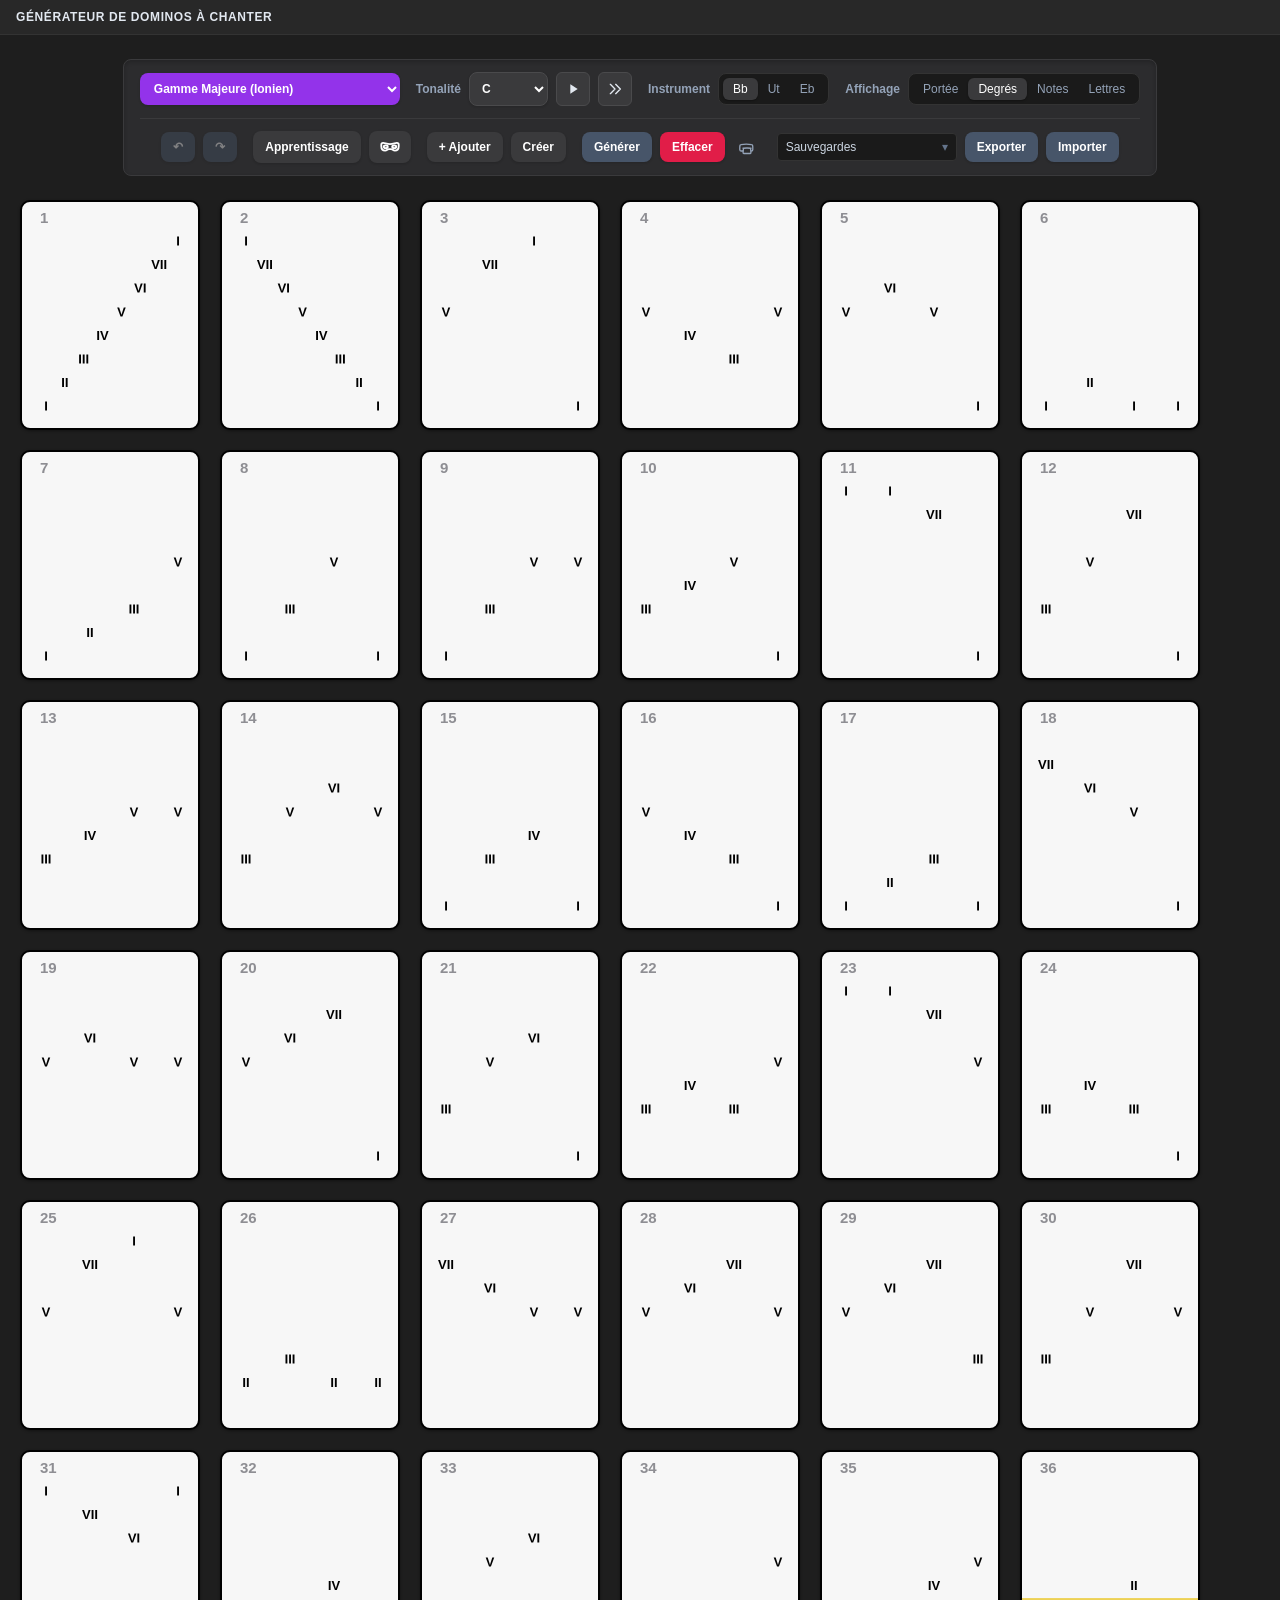
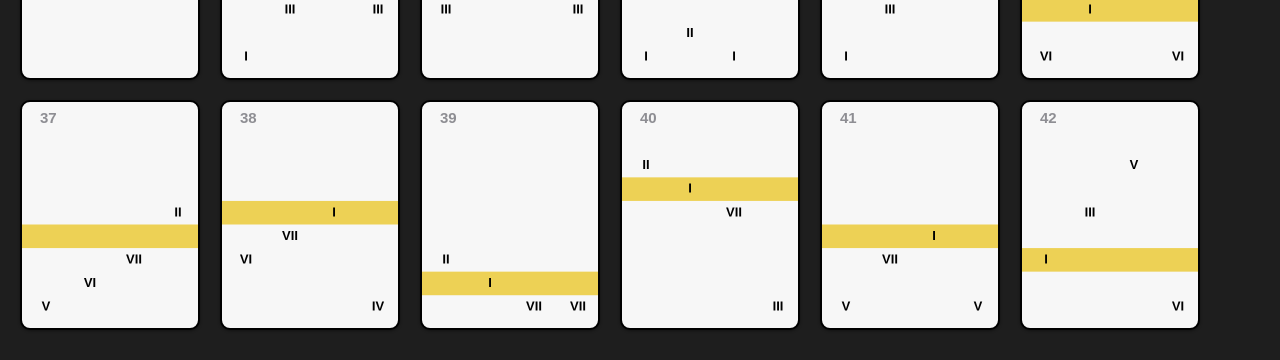
==== commit 975590d1: "Add files via upload" ====
--- a/index.html
+++ b/index.html
@@ -40,12 +40,14 @@
                     <option value="scale_penta_maj">Pentatonique majeure</option>
                     <option value="scale_penta_min">Pentatonique mineure</option>
                     <option value="scale_blues_min">Blues mineure</option>
+                    <option value="scale_blues_maj">Blues majeure</option>
                     <option value="scale_par_ton">Gamme par ton</option>
                     <option value="scale_dim_dt_t">Diminuée (Demi-ton / Ton)</option>
                     <option value="scale_bebop_dom">Bebop Dominant</option>
                     <option value="scale_chromatique">Chromatique</option>
                 </optgroup>
                 <optgroup label="--- Styles musicaux ---">
+                    <option value="aleatoire">Aléatoire (tous les modes)</option>
                     <option value="solfege">Solfège (Idiomatique)</option>
                     <option value="bach">Bach (Baroque & Contrepoint)</option>
                     <option value="piazzolla">Piazzolla (Tango)</option>
@@ -139,7 +141,14 @@
                 <h2 id="creationModalTitle">Créer un domino</h2>
                 <button type="button" class="modal-close" onclick="fermerPopupCreation()" title="Fermer (Échap)" aria-label="Fermer"><svg class="icon" fill="none" stroke="currentColor" stroke-width="2" viewBox="0 0 24 24" aria-hidden="true"><path stroke-linecap="round" stroke-linejoin="round" d="M6 18L18 6M6 6l12 12"/></svg></button>
             </div>
-            <div class="creation-modal-info" id="creationModalInfo"></div>
+            <div class="creation-modal-info" id="creationModalInfo">
+                <div id="creationModeFixe"><strong>Gamme :</strong> <span id="creationModeNom"></span></div>
+                <div id="creationModeChoix" class="creation-mode-choix" hidden>
+                    <label for="creationModeSelect"><strong>Mode :</strong></label>
+                    <select id="creationModeSelect" class="creation-mode-select" onchange="changerModeCreation()" aria-label="Mode du domino à créer"></select>
+                </div>
+                <div><strong>Tonique :</strong> <span id="creationTonique"></span></div>
+            </div>
             <label for="creationDegreesInput" class="creation-degrees-label">Degrés à afficher, dans l’ordre :</label>
             <input type="text" id="creationDegreesInput" class="creation-degrees-input" placeholder="Ex. 13361751+ ou 5-13211" autocomplete="off">
             <div class="creation-degrees-help">
@@ -387,7 +396,7 @@
             'penta_maj': [0, 1, 2, 4, 5],
             'penta_min': [0, 2, 3, 4, 6],
             'blues_min': [0, 2, 3, 3, 4, 6],
-            'blues_maj': [0, 2, 3, 4, 7, 9],
+            'blues_maj': [0, 1, 2, 2, 4, 5],
             'bebop_dom': [0, 1, 2, 3, 4, 5, 5, 6],
             'chromatique': [0,0,1,1,2,2,3,3,4,5,5,6],
             'altere': [0, 1, 2, 3, 4, 5, 6]
@@ -811,24 +820,36 @@
                 }
                 return key;
             }
-            const palettes = {
-                'solfege': ['maj'],
-                'bach': ['maj', 'min_har', 'min_mel'],
-                'piazzolla': ['min_har', 'min_nat'],
-                'boulez': ['altere', 'dim_dt_t', 'par_ton'],
-                'jazz_standards': ['dorien', 'lydien', 'mixolydien', 'maj'],
-                'chet_baker': ['dorien', 'penta_min', 'min_nat'],
-                'coltrane': ['penta_maj', 'dim_dt_t', 'lydien', 'bebop_dom'],
-                'ravel': ['dorien', 'lydien', 'mixolydien', 'dim_dt_t', 'penta_maj'],
-                'debussy': ['par_ton', 'penta_maj', 'dorien', 'lydien'],
-                'bebop': ['bebop_dom'],
-                'atonal': ['chromatique']
-            };
-            const palette = palettes[styleVal] || ['maj'];
-            if ((index === 0 || index === 1) && !modeApprentissageActif) {
+            const palette = modesDuStyle(styleVal);
+            // Aléatoire : les deux premiers dominos (gammes) tirent eux aussi leur mode au hasard
+            if ((index === 0 || index === 1) && !modeApprentissageActif && styleVal !== 'aleatoire') {
                 return palette[0];
             }
             return palette[getRandomInt(0, palette.length - 1)];
+        }
+
+        // Modes utilisés par chaque style musical (le premier est le mode « principal » du style).
+        const PALETTES_STYLES = {
+            'solfege': ['maj'],
+            'bach': ['maj', 'min_har', 'min_mel'],
+            'piazzolla': ['min_har', 'min_nat'],
+            'boulez': ['altere', 'dim_dt_t', 'par_ton'],
+            'jazz_standards': ['dorien', 'lydien', 'mixolydien', 'maj'],
+            'chet_baker': ['dorien', 'penta_min', 'min_nat'],
+            'coltrane': ['penta_maj', 'dim_dt_t', 'lydien', 'bebop_dom'],
+            'ravel': ['dorien', 'lydien', 'mixolydien', 'dim_dt_t', 'penta_maj'],
+            'debussy': ['par_ton', 'penta_maj', 'dorien', 'lydien'],
+            'bebop': ['bebop_dom'],
+            'atonal': ['chromatique'],
+            // Aléatoire : tous les modes de l'application (les 17 du menu + la gamme altérée, utilisée par Boulez), dans l'ordre du menu
+            'aleatoire': ['maj', 'min_nat', 'min_har', 'min_mel', 'dorien', 'phrygien', 'lydien', 'mixolydien', 'locrien',
+                          'penta_maj', 'penta_min', 'blues_min', 'blues_maj', 'par_ton', 'dim_dt_t', 'bebop_dom', 'chromatique', 'altere']
+        };
+
+        // Liste des modes que peut prendre un domino pour le style choisi : un seul pour une gamme / un mode pur
+        function modesDuStyle(styleVal) {
+            if (styleVal.startsWith('scale_')) return [styleVal.replace('scale_', '')];
+            return PALETTES_STYLES[styleVal] || ['maj'];
         }
 
         // Gammes non heptatoniques : degrés nommés d'après la gamme majeure (num = degré I..VII, alt = altération)
@@ -1156,7 +1177,8 @@
                 }
             }
 
-            let styleCheck = styleVal.startsWith('scale_') ? 'solfege' : styleVal;
+            // Gammes pures et Aléatoire : le mode est déjà fixé pour chaque domino, les motifs sont ceux du solfège
+            let styleCheck = (styleVal.startsWith('scale_') || styleVal === 'aleatoire') ? 'solfege' : styleVal;
 
             switch(styleCheck) {
                 case 'bach':
@@ -1915,30 +1937,53 @@
             return position - 1;
         }
 
-        function getScaleKeyPourCreation(index) {
+        // Mode choisi pour la création, gardé tant que le style ne change pas (pour enchaîner plusieurs dominos du même mode)
+        let dernierModeCreation = null;
+
+        // Mode du domino à créer : celui choisi dans la fenêtre si le style en propose plusieurs, sinon l'unique mode du style
+        function getScaleKeyPourCreation() {
             const styleVal = document.getElementById('styleGamme').value || 'scale_maj';
-            return assignScaleForDomino(styleVal, index);
+            const modes = modesDuStyle(styleVal);
+            const choix = document.getElementById('creationModeSelect').value;
+            return (modes.length > 1 && modes.includes(choix)) ? choix : modes[0];
+        }
+
+        function changerModeCreation() {
+            const styleVal = document.getElementById('styleGamme').value || 'scale_maj';
+            dernierModeCreation = { style: styleVal, mode: document.getElementById('creationModeSelect').value };
+            document.getElementById('creationModalError').hidden = true;
         }
 
         function ouvrirPopupCreation() {
-            const grid = document.getElementById('grid');
-            const cards = Array.from(grid.getElementsByClassName('domino-card'));
-            const index = cards.length;
-            const scaleKey = getScaleKeyPourCreation(index);
+            const styleVal = document.getElementById('styleGamme').value || 'scale_maj';
+            const modes = modesDuStyle(styleVal);
             const tonalite = document.getElementById('tonique');
-            const nomGamme = SCALE_NAMES[scaleKey] || scaleKey;
             const nomTonique = tonalite.options[tonalite.selectedIndex]?.text || '';
 
-            document.getElementById('creationModalInfo').innerHTML =
-                `<strong>Gamme :</strong> ${nomGamme}<br>` +
-                `<strong>Tonique :</strong> ${nomTonique}`;
+            // Un style qui mélange plusieurs modes : on choisit ici celui du domino. Gamme / mode pur : un seul mode, affiché tel quel.
+            const plusieurs = modes.length > 1;
+            const select = document.getElementById('creationModeSelect');
+            select.textContent = '';
+            if (plusieurs) {
+                modes.forEach(m => {
+                    const opt = document.createElement('option');
+                    opt.value = m;
+                    opt.textContent = SCALE_NAMES[m] || m;
+                    select.appendChild(opt);
+                });
+                const memo = dernierModeCreation && dernierModeCreation.style === styleVal && modes.includes(dernierModeCreation.mode);
+                select.value = memo ? dernierModeCreation.mode : modes[0];
+            } else {
+                document.getElementById('creationModeNom').textContent = SCALE_NAMES[modes[0]] || modes[0];
+            }
+            document.getElementById('creationModeChoix').hidden = !plusieurs;
+            document.getElementById('creationModeFixe').hidden = plusieurs;
+            document.getElementById('creationTonique').textContent = nomTonique;
 
             document.getElementById('creationDegreesInput').value = '';
             document.getElementById('creationModalError').hidden = true;
 
             const modal = document.getElementById('creationModal');
-            modal.dataset.scaleKey = scaleKey;
-            modal.dataset.index = index;
             modal.classList.add('open');
             modal.setAttribute('aria-hidden', 'false');
             setTimeout(() => document.getElementById('creationDegreesInput').focus(), 0);
@@ -1952,14 +1997,13 @@
         }
 
         function creerDominoSurMesure() {
-            const modal = document.getElementById('creationModal');
             const valeur = document.getElementById('creationDegreesInput').value.trim();
             if (!valeur) return;
 
             stopCurrentPlayback();
             const grid = document.getElementById('grid');
             const cards = Array.from(grid.getElementsByClassName('domino-card'));
-            const scaleKey = modal.dataset.scaleKey || getScaleKeyPourCreation(cards.length);
+            const scaleKey = getScaleKeyPourCreation();
             const scale = GAMMES[scaleKey] || GAMMES['maj'];
             const scaleLen = scale.length;
             const plage = plageDegres(scaleLen);
@@ -2015,7 +2059,9 @@
             const styleVal = document.getElementById('styleGamme').value || 'scale_maj';
 
             Array.from(cards).forEach((card, index) => {
-                const scaleKey = assignScaleForDomino(styleVal, index);
+                // Le mode de chaque domino a déjà été tiré à sa création : on le garde (sinon changer la tonalité ou
+                // l'affichage re-tirerait les modes des styles à plusieurs modes, sans refaire les notes)
+                const scaleKey = card._scaleKey || assignScaleForDomino(styleVal, index);
                 card._scaleKey = scaleKey;
                 card._isFirstTwo = modeApprentissageActif ? false : (index < 2);
                 const canvas = card.querySelector('canvas');
--- a/app/style.css
+++ b/app/style.css
@@ -356,6 +356,8 @@
     color: #cbd5e1;
 }
 .creation-modal-info strong { color: #fff; }
+.creation-mode-choix { display: flex; align-items: center; gap: 8px; margin: 2px 0; }
+.creation-mode-select { flex: 1; min-width: 0; max-width: 100%; text-overflow: ellipsis; }
 .creation-degrees-label { font-size: 12px; font-weight: 600; color: var(--muted); }
 .creation-degrees-input {
     width: 100%;
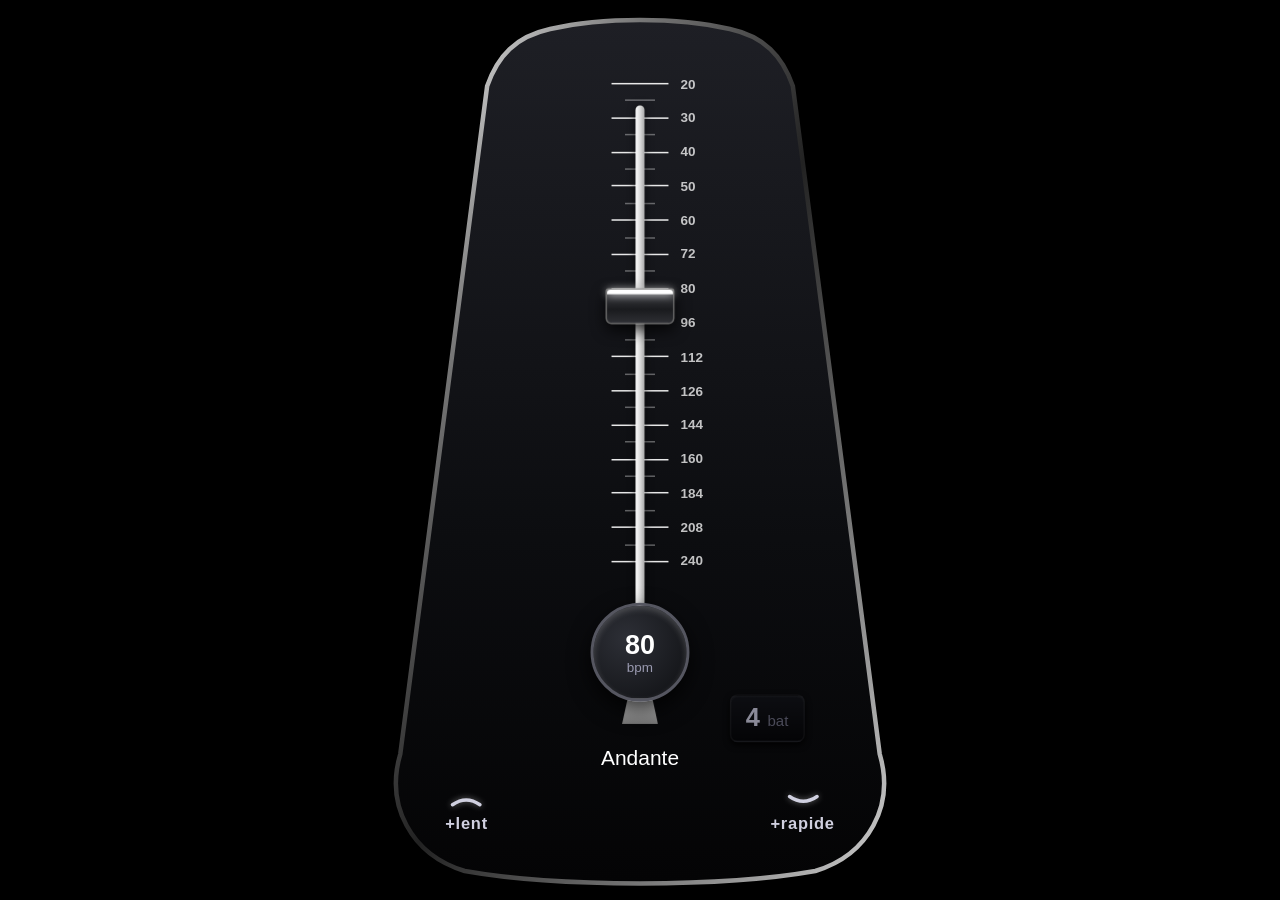
==== commit b3384cf1: "Add files via upload" ====
--- a/index.html
+++ b/index.html
@@ -1,2750 +1,910 @@
 <!DOCTYPE html>
 <html lang="fr">
 <head>
-    <meta charset="UTF-8">
-    <meta name="viewport" content="width=device-width, initial-scale=1.0">
-    <title>Générateur de Dominos à Chanter</title>
-    <link rel="icon" type="image/png" href="[data-uri]">
-    <link href="https://fonts.googleapis.com/css2?family=Patrick+Hand&display=swap" rel="stylesheet">
-    <meta name="theme-color" content="#282828">
-    <link rel="manifest" href="app/manifest.webmanifest">
-    <link rel="apple-touch-icon" href="app/apple-touch-icon.png">
-    <meta name="mobile-web-app-capable" content="yes">
-    <meta name="apple-mobile-web-app-capable" content="yes">
-    <meta name="apple-mobile-web-app-title" content="Dominos">
-    <meta name="apple-mobile-web-app-status-bar-style" content="black">
-    <link rel="stylesheet" href="app/style.css">
+<meta charset="UTF-8">
+<meta name="viewport" content="width=device-width, initial-scale=1.0, maximum-scale=1.0, user-scalable=no">
+<title>Tempus fugit</title>
+<meta name="theme-color" content="#000000">
+<meta name="mobile-web-app-capable" content="yes">
+<meta name="apple-mobile-web-app-capable" content="yes">
+<meta name="apple-mobile-web-app-status-bar-style" content="black">
+<meta name="apple-mobile-web-app-title" content="Tempus fugit">
+<link rel="manifest" href="app/manifest.webmanifest">
+<link rel="icon" type="image/png" sizes="192x192" href="app/icon-192.png">
+<link rel="apple-touch-icon" href="app/apple-touch-icon.png">
+<link rel="stylesheet" href="app/style.css">
 </head>
 <body>
 
-    <audio id="silent-unlock" loop playsinline src="[data-uri]"></audio>
-
-    <header class="app-header">
-        <span class="app-title">Générateur de Dominos à Chanter</span>
-    </header>
-
-    <main class="app-main">
-    <div class="controls">
-        <div class="controls-row">
-            <select id="styleGamme" class="select-style" onchange="rafraichirGrille()" title="Mode / Style" aria-label="Mode / Style">
-                <optgroup label="--- Gammes et Modes pures ---">
-                    <option value="scale_maj" selected>Gamme Majeure (Ionien)</option>
-                    <option value="scale_min_nat">Mineure naturelle (Éolien)</option>
-                    <option value="scale_min_har">Mineure harmonique</option>
-                    <option value="scale_min_mel">Mineure mélodique</option>
-                    <option value="scale_dorien">Dorien</option>
-                    <option value="scale_phrygien">Phrygien</option>
-                    <option value="scale_lydien">Lydien</option>
-                    <option value="scale_mixolydien">Mixolydien</option>
-                    <option value="scale_locrien">Locrien</option>
-                    <option value="scale_penta_maj">Pentatonique majeure</option>
-                    <option value="scale_penta_min">Pentatonique mineure</option>
-                    <option value="scale_blues_min">Blues mineure</option>
-                    <option value="scale_blues_maj">Blues majeure</option>
-                    <option value="scale_par_ton">Gamme par ton</option>
-                    <option value="scale_dim_dt_t">Diminuée (Demi-ton / Ton)</option>
-                    <option value="scale_bebop_dom">Bebop Dominant</option>
-                    <option value="scale_chromatique">Chromatique</option>
-                </optgroup>
-                <optgroup label="--- Styles musicaux ---">
-                    <option value="aleatoire">Aléatoire (tous les modes)</option>
-                    <option value="solfege">Solfège (Idiomatique)</option>
-                    <option value="bach">Bach (Baroque & Contrepoint)</option>
-                    <option value="piazzolla">Piazzolla (Tango)</option>
-                    <option value="boulez">Boulez (Avant-garde / Sériel)</option>
-                    <option value="jazz_standards">Jazz Standards (Dorien, Lydien, Mixolydian)</option>
-                    <option value="chet_baker">Chet Baker (Cool Jazz)</option>
-                    <option value="coltrane">Coltrane (Modal & Extensions)</option>
-                    <option value="ravel">Ravel (Modale, Octatonique, Pentatonique)</option>
-                    <option value="debussy">Debussy (Par ton, Pentatonique, Modes)</option>
-                    <option value="bebop">Bebop (Gammes Bebop chromatisées)</option>
-                    <option value="atonal">Atonal (Chromatique & Sérialisme libre)</option>
-                </optgroup>
-            </select>
-
-            <div class="field field-tonalite">
-                <label class="field-label" for="tonique">Tonalité</label>
-                <select id="tonique" onchange="withUndo(redessinerGrille)" title="Tonalité principale" aria-label="Tonalité principale">
-                        <option value="0" selected>C</option>
-                        <option value="1">C♯ / D♭</option>
-                        <option value="2">D</option>
-                        <option value="3">E♭ / D♯</option>
-                        <option value="4">E</option>
-                        <option value="5">F</option>
-                        <option value="6">F♯ / G♭</option>
-                        <option value="7">G</option>
-                        <option value="8">A♭ / G♯</option>
-                        <option value="9">A</option>
-                        <option value="10">B♭ / A♯</option>
-                        <option value="11">B</option>
-                </select>
-                <button type="button" class="btn-icon" onclick="jouerTonique()" title="Écouter la tonique (I)" aria-label="Écouter la tonique (I)"><svg class="icon" fill="currentColor" viewBox="0 0 24 24" aria-hidden="true"><path d="M8 5v14l11-7z"/></svg></button>
-                <button type="button" class="btn-icon" onclick="jouerArpegeI_III_V()" title="Écouter l'arpège (I - III - V)" aria-label="Écouter l'arpège (I - III - V)"><svg class="icon" fill="none" stroke="currentColor" stroke-width="2" viewBox="0 0 24 24" aria-hidden="true"><path stroke-linecap="round" stroke-linejoin="round" d="M13 5l7 7-7 7M5 5l7 7-7 7"/></svg></button>
-            </div>
-
-            <div class="field field-instrument">
-                <span class="field-label">Instrument</span>
-                <div class="segmented" role="group" aria-label="Instrument">
-                    <button type="button" class="seg-btn is-active" data-seg="transposition" data-value="-2" aria-pressed="true" onclick="choisirSegment('transposition', '-2', redessinerGrille)">Bb</button>
-                    <button type="button" class="seg-btn" data-seg="transposition" data-value="0" aria-pressed="false" onclick="choisirSegment('transposition', '0', redessinerGrille)">Ut</button>
-                    <button type="button" class="seg-btn" data-seg="transposition" data-value="3" aria-pressed="false" onclick="choisirSegment('transposition', '3', redessinerGrille)">Eb</button>
-                </div>
-                <input type="hidden" id="transposition" value="-2">
-            </div>
-
-            <div class="field">
-                <span class="field-label">Affichage</span>
-                <div class="segmented" role="group" aria-label="Affichage">
-                    <button type="button" class="seg-btn" data-seg="affichage" data-value="portee" aria-pressed="false" onclick="choisirSegment('affichage', 'portee', changerAffichage)">Portée</button>
-                    <button type="button" class="seg-btn is-active" data-seg="affichage" data-value="degres" aria-pressed="true" onclick="choisirSegment('affichage', 'degres', changerAffichage)">Degrés</button>
-                    <button type="button" class="seg-btn" data-seg="affichage" data-value="notes" aria-pressed="false" onclick="choisirSegment('affichage', 'notes', changerAffichage)">Notes</button>
-                    <button type="button" class="seg-btn" data-seg="affichage" data-value="lettres" aria-pressed="false" onclick="choisirSegment('affichage', 'lettres', changerAffichage)">Lettres</button>
-                </div>
-                <input type="hidden" id="affichage" value="degres">
-            </div>
+<div class="metronome-wrapper" id="metronomeWrapper">
+  <svg class="body-svg" viewBox="0 0 350 590">
+    <defs>
+      <linearGradient id="bodyGrad" x1="0%" y1="0%" x2="0%" y2="100%">
+        <stop offset="0%" stop-color="#1e1f25"/>
+        <stop offset="60%" stop-color="#0c0d10"/>
+        <stop offset="100%" stop-color="#040405"/>
+      </linearGradient>
+      <linearGradient id="silverBorder" x1="0%" y1="0%" x2="100%" y2="100%">
+        <stop offset="0%" stop-color="#ffffff"/>
+        <stop offset="25%" stop-color="#777777"/>
+        <stop offset="50%" stop-color="#222222"/>
+        <stop offset="100%" stop-color="#cccccc"/>
+      </linearGradient>
+    </defs>
+    <path d="M 115,14 C 150,6 200,6 235,14 C 258,19 270,32 277,52 L 335,498 C 345,532 328,565 292,576 C 230,587 120,587 58,576 C 22,565 5,532 15,498 L 73,52 C 80,32 92,19 115,14 Z" 
+          fill="url(#bodyGrad)" stroke="url(#silverBorder)" stroke-width="3" stroke-linejoin="round"/>
+  </svg>
+
+  <div class="metronome-content">
+    <div class="scale-ladder" id="scaleLadder"></div>
+
+    <div class="pendulum-pivot" id="pendulum">
+      <div class="rod" id="rodEl"></div>
+      <div class="rod-base" id="rodBaseEl"></div>
+      <div class="weight" id="weight">
+        <div class="weight-top-bar"></div>
+      </div>
+    </div>
+
+    <div class="bottom-panel">
+      <div class="hub-circle" id="hubBtn">
+        <span class="bpm-val" id="bpmDisplay">80</span>
+        <span class="bpm-unit">bpm</span>
+      </div>
+
+      <div class="display-row">
+        <div class="param-box clickable" id="batBtn">
+          <span class="param-num" id="batDisplay">4</span>
+          <span class="param-lbl">bat</span>
         </div>
-
-        <div class="controls-row controls-row-actions">
-            <div class="btn-group">
-                <button type="button" id="btnUndo" class="btn btn-slate" onclick="annuler()" title="Annuler (⌘Z)" aria-label="Annuler" disabled>↶</button>
-                <button type="button" id="btnRedo" class="btn btn-slate" onclick="retablir()" title="Rétablir (⌘⇧Z)" aria-label="Rétablir" disabled>↷</button>
-            </div>
-            <div class="btn-group">
-                <button type="button" id="btnToggleRythme" class="btn btn-toggle" hidden aria-pressed="false" onclick="toggleModeRythme()" title="Rythmes : activé = valeurs variées dans la portée (croches, blanches, pointées, silences) ; désactivé = noires seulement">Rythmes</button>
-                <button type="button" id="btnLearning" class="btn btn-toggle" aria-pressed="false" onclick="toggleModeApprentissage()" title="Apprentissage : activé = série de dominos d'entraînement progressifs ; désactivé = dominos aléatoires du style choisi">Apprentissage</button>
-                <button type="button" id="btnGammes" class="btn btn-toggle btn-toggle-icon" aria-pressed="false" onclick="toggleAffichageGammes()" title="Afficher / masquer le nom de la gamme en haut de chaque domino" aria-label="Afficher ou masquer les noms de gammes"><svg class="icon icon-mask" fill="none" stroke="currentColor" stroke-width="2" stroke-linecap="round" stroke-linejoin="round" viewBox="0 0 24 24" aria-hidden="true"><path d="M2.500 9.500C2.500 8.400 3.400 7.500 4.500 7.500c2.200 0 3.700 1.300 7.500 1.300s5.300-1.300 7.500-1.300c1.100 0 2 .9 2 2v1.800c0 2.700-1.600 4.700-4.200 4.700-1.900 0-2.700-1.700-4-1.700h-2.600c-1.300 0-2.100 1.700-4 1.700-2.600 0-4.200-2-4.200-4.700V9.500z"/><ellipse cx="7.400" cy="11.800" rx="2.200" ry="1.500"/><ellipse cx="16.600" cy="11.800" rx="2.200" ry="1.500"/></svg></button>
-            </div>
-            <div class="btn-group">
-                <button type="button" class="btn" onclick="ajouterDomino()" title="Ajouter un domino à la suite (ou double-clic sous les dominos)">+ Ajouter</button>
-                <button type="button" class="btn" onclick="ouvrirPopupCreation()" title="Créer un domino sur mesure à partir de ses degrés">Créer</button>
-            </div>
-            <div class="btn-group" id="barreActions">
-                <button type="button" class="btn btn-generate" onclick="effacerTout()" title="Génère une nouvelle série de 42 dominos">Générer</button>
-                <button type="button" class="btn btn-danger" onclick="effacerTousLesDominos()" title="Supprime tous les dominos">Effacer</button>
-                <button type="button" class="btn-ghost" onclick="window.print()" title="Imprimer les dominos" aria-label="Imprimer les dominos"><svg class="icon" fill="none" stroke="currentColor" stroke-width="2" viewBox="0 0 24 24" aria-hidden="true"><path stroke-linecap="round" stroke-linejoin="round" d="M6.72 13.829c-.24.03-.48.062-.72.096m.72-.096a42.415 42.415 0 0110.56 0m-10.56 0L6.34 18m10.94-4.171c.24.03.48.062.72.096m-.72-.096L17.66 18m0 0l.229 2.523a1.125 1.125 0 01-1.12 1.227H7.231c-.662 0-1.18-.568-1.12-1.227L6.34 18m11.32 0h1.005c1.045 0 1.897-.816 1.995-1.855a49.663 49.663 0 00-.128-6.078c-.075-.923-.826-1.635-1.751-1.752a48.925 48.925 0 00-15.702 0c-.925.117-1.676.83-1.751 1.752a49.665 49.665 0 00-.128 6.078c.098 1.039.95 1.855 1.995 1.855H5.34"/></svg></button>
-            </div>
-            <div class="btn-group">
-                <button type="button" id="btnSauvegardes" class="btn-saves" onclick="basculerMenuSauvegardes()" aria-haspopup="dialog" title="Sauvegardes : grilles enregistrées dans ce navigateur">
-                    <span id="saves-label" class="saves-label">Sauvegardes</span>
-                    <span class="saves-caret">▾</span>
-                </button>
-                <button type="button" class="btn btn-slate" onclick="exporterGrille()" title="Exporter la grille en cours dans un fichier .json">Exporter</button>
-                <button type="button" class="btn btn-slate" onclick="document.getElementById('import-file').click()" title="Importer une grille depuis un fichier .json">Importer</button>
-                <input type="file" id="import-file" accept=".json,application/json" hidden onchange="importerFichierGrille(this)">
-            </div>
-        </div>
+      </div>
+
+      <div class="tempo-name" id="tempoText">Andante</div>
+
+      <div class="btn-row">
+        <button class="touch-btn" id="slowerBtn">
+          <svg class="arrow-icon" viewBox="0 0 24 10">
+            <path d="M 2,8 Q 12,1 22,8" />
+          </svg>
+          <span class="lbl">+lent</span>
+        </button>
+        <button class="touch-btn" id="fasterBtn">
+          <svg class="arrow-icon" viewBox="0 0 24 10">
+            <path d="M 2,2 Q 12,9 22,2" />
+          </svg>
+          <span class="lbl">+rapide</span>
+        </button>
+      </div>
+
+      <div class="popover-menu" id="beatMenu"></div>
     </div>
-
-    <div id="creationModal" class="modal-overlay" aria-hidden="true">
-        <div class="creation-modal" role="dialog" aria-modal="true" aria-labelledby="creationModalTitle">
-            <div class="creation-modal-header">
-                <h2 id="creationModalTitle">Créer un domino</h2>
-                <button type="button" class="modal-close" onclick="fermerPopupCreation()" title="Fermer (Échap)" aria-label="Fermer"><svg class="icon" fill="none" stroke="currentColor" stroke-width="2" viewBox="0 0 24 24" aria-hidden="true"><path stroke-linecap="round" stroke-linejoin="round" d="M6 18L18 6M6 6l12 12"/></svg></button>
-            </div>
-            <div class="creation-modal-info" id="creationModalInfo">
-                <div id="creationModeFixe"><strong>Gamme :</strong> <span id="creationModeNom"></span></div>
-                <div id="creationModeChoix" class="creation-mode-choix" hidden>
-                    <label for="creationModeSelect"><strong>Mode :</strong></label>
-                    <select id="creationModeSelect" class="creation-mode-select" onchange="changerModeCreation()" aria-label="Mode du domino à créer"></select>
-                </div>
-                <div><strong>Tonique :</strong> <span id="creationTonique"></span></div>
-            </div>
-            <label for="creationDegreesInput" class="creation-degrees-label">Degrés à afficher, dans l’ordre :</label>
-            <input type="text" id="creationDegreesInput" class="creation-degrees-input" placeholder="Ex. 13361751+ ou 5-13211" autocomplete="off">
-            <div class="creation-degrees-help">
-                <strong>-</strong> après un chiffre : l’octave en dessous (<strong>5-</strong> = V grave) ·
-                <strong>1+</strong> = I de l’octave au-dessus (le plus aigu possible).<br>
-                Quand un degré passe sous le I, une <span class="help-barre">barre jaune</span> marque le degré I.
-                L’écart entre le degré le plus grave et le plus aigu ne peut pas dépasser une octave.
-            </div>
-            <div id="creationModalError" class="creation-degrees-error" role="alert" hidden></div>
-            <div class="creation-modal-actions">
-                <button type="button" class="btn-modal" onclick="fermerPopupCreation()">Annuler</button>
-                <button type="button" class="btn-modal btn-modal-primary" onclick="creerDominoSurMesure()">Créer</button>
-            </div>
-        </div>
-    </div>
-
-    <div id="saved-grids-modal" class="hidden" role="dialog" aria-label="Sauvegardes">
-        <div class="sg-panel">
-            <div id="saved-grids-modal-head" class="sg-head" title="Glisser pour déplacer">
-                <span class="sg-title">Sauvegardes</span>
-                <button type="button" class="modal-close" onclick="fermerMenuSauvegardes()" title="Fermer (Échap)" aria-label="Fermer"><svg class="icon" fill="none" stroke="currentColor" stroke-width="2" viewBox="0 0 24 24" aria-hidden="true"><path stroke-linecap="round" stroke-linejoin="round" d="M6 18L18 6M6 6l12 12"/></svg></button>
-            </div>
-            <div id="saved-grids-dropdown" class="sg-list"></div>
-        </div>
-    </div>
-
-    <div class="grid-title-wrap">
-        <span id="loaded-grid-name" class="loaded-grid-name" title="Cliquer pour renommer" hidden onclick="commencerRenommage()"></span>
-        <input id="grid-title-input" type="text" maxlength="60" autocomplete="off" spellcheck="false" placeholder="Titre de la grille" aria-label="Titre de la grille" title="Titre de la grille (Entrée pour valider, Échap pour annuler)" class="grid-title-input" hidden
-               onblur="validerTitre(this.value)"
-               onkeydown="if(event.key==='Enter'){this.blur();}else if(event.key==='Escape'){this.value=nomGrilleChargee||'';this.blur();}">
-    </div>
-
-    <table class="print-frame" role="presentation">
-        <thead class="print-spacer"><tr><td></td></tr></thead>
-        <tbody class="print-body"><tr><td><div id="grid"></div></td></tr></tbody>
-        <tfoot class="print-spacer"><tr><td></td></tr></tfoot>
-    </table>
-    </main>
-
-    <script>
-        let audioCtx = null;
-        let convolverNode = null;
-        let modeRythmiqueActif = false;
-        let modeApprentissageActif = false;
-        let wakeLock = null;
-
-        let activePlayback = {
-            card: null,
-            oscillators: [],
-            timeouts: []
-        };
-
-        const RHYTHM_EIGHTH_VALUES = {
-            'B': 4,
-            'BP': 6,
-            'N': 2,
-            'NP': 3,
-            'SN': 2,
-            'C': 1,
-            'DS': 1
-        };
-
-        const RHYTHM_CELLS_8_EIGHTHS = [
-            ['N', 'N', 'N', 'N'],
-            ['B', 'B'],
-            ['B', 'N', 'N'],
-            ['N', 'N', 'B'],
-            ['NP', 'C', 'N', 'N'],
-            ['N', 'N', 'NP', 'C'],
-            ['NP', 'C', 'B'],
-            ['C', 'C', 'C', 'C', 'N', 'N'],
-            ['N', 'N', 'C', 'C', 'C', 'C'],
-            ['C', 'C', 'N', 'N', 'C', 'C'],
-            ['C', 'C', 'C', 'C', 'C', 'C', 'C', 'C'],
-            ['C', 'C', 'C', 'C', 'B'],
-            ['B', 'C', 'C', 'C', 'C'],
-            ['SN', 'N', 'N', 'N'],
-            ['N', 'SN', 'N', 'N'],
-            ['C', 'C', 'DS', 'C', 'N', 'N']
-        ];
-
-        async function requestWakeLock() {
-            if ('wakeLock' in navigator && !wakeLock) {
-                try {
-                    wakeLock = await navigator.wakeLock.request('screen');
-                    wakeLock.addEventListener('release', () => { wakeLock = null; });
-                } catch (err) {
-                    console.warn(`Wake Lock indisponible : ${err.message}`);
-                }
-            }
+  </div>
+</div>
+
+<script>
+  const wrapperEl = document.getElementById('metronomeWrapper');
+
+  function resizeMetronome() {
+    const baseWidth = 460;
+    const baseHeight = 590;
+    const margin = 16;
+    
+    const availableWidth = window.innerWidth - margin;
+    const availableHeight = window.innerHeight - margin;
+
+    const scaleX = availableWidth / baseWidth;
+    const scaleY = availableHeight / baseHeight;
+    const scale = Math.min(scaleX, scaleY);
+
+    wrapperEl.style.transform = `scale(${scale})`;
+  }
+
+  window.addEventListener('resize', resizeMetronome);
+  window.addEventListener('orientationchange', resizeMetronome);
+
+  const MIN_BPM = 20;
+  const MAX_BPM = 240;
+
+  const MIN_Y = -380;
+  const MAX_Y = -60;
+
+  let bpm = 80;
+  let targetBpm = 80;
+  let activeBpm = 80;
+  let visualBpm = 80;
+  let beatsPerMeasure = 4;
+  let accentedBeats = new Set();
+  let currentBeat = 0;
+  let isRunning = false;
+  let isStopping = false;
+  let stopStartTime = 0;
+  let stopPhase = 0;
+  let stopOmega = 0;
+  let stopMaxAngle = 0;
+  let stopGamma = 0;
+  let stopDuration = 0;
+
+  let audioCtx = null;
+  let nextNoteTime = 0.0;
+  let timerID = null;
+  let animFrameReq = null;
+  let holdAnimFrame = null;
+  let audioStartTime = 0;
+  let pendulumPhase = 0;
+  let lastFrameAudioTime = 0;
+
+  let isTransitioningBpm = false;
+  let bpmTransitionAnim = null;
+
+  const pendulum = document.getElementById('pendulum');
+  const weight = document.getElementById('weight');
+  const rodEl = document.getElementById('rodEl');
+  const rodBaseEl = document.getElementById('rodBaseEl');
+  const bpmDisplay = document.getElementById('bpmDisplay');
+  const tempoText = document.getElementById('tempoText');
+  const scaleLadder = document.getElementById('scaleLadder');
+  const hubBtn = document.getElementById('hubBtn');
+  const slowerBtn = document.getElementById('slowerBtn');
+  const fasterBtn = document.getElementById('fasterBtn');
+
+  const batBtn = document.getElementById('batBtn');
+  const batDisplay = document.getElementById('batDisplay');
+  const beatMenu = document.getElementById('beatMenu');
+
+  const bpmStepsTopToBottom = [20, 30, 40, 50, 60, 72, 80, 96, 112, 126, 144, 160, 184, 208, 240];
+  const steps = [20, 30, 40, 50, 60, 72, 80, 96, 112, 126, 144, 160, 184, 208, 240];
+
+  function buildScale() {
+    scaleLadder.innerHTML = '';
+    const totalSteps = 28;
+    for (let i = 0; i <= totalSteps; i++) {
+      const stepEl = document.createElement('div');
+      stepEl.className = 'scale-step';
+      const isMajor = i % 2 === 0;
+      const tick = document.createElement('div');
+      tick.className = `tick-line ${isMajor ? 'major' : ''}`;
+      stepEl.appendChild(tick);
+
+      if (isMajor) {
+        const idx = i / 2;
+        if (idx < bpmStepsTopToBottom.length) {
+          const num = document.createElement('div');
+          num.className = 'scale-number';
+          num.textContent = bpmStepsTopToBottom[idx];
+          stepEl.appendChild(num);
         }
-
-        document.addEventListener('visibilitychange', async () => {
-            if (document.visibilityState === 'visible') {
-                await requestWakeLock();
-            }
-        });
-
-        const DOMINOS_APPRENTISSAGE = [
-            [1, 2, 3, 4, 5],
-            [5, 4, 3, 2, 1],
-            [1, 3, 5],
-            [5, 3, 1],
-            [1, 5, 1],
-            [1, 3, 5, 4, 3, 2, 1],
-            [1, 2, 3, 4, 5, 3, 1],
-            [1, 3, 5, 6, 5],
-            [1, 3, 5, 8, 5],
-            [1, 2, 3, 5],
-            [1, 3, 4, 5],
-            [5, 3, 2, 1],
-            [5, 4, 3, 1],
-            [1, 3, 5, 8],
-            [1, 5, 8],
-            [8, 5, 1],
-            [1, 2, 3, 4, 5, 6, 7, 8],
-            [8, 7, 6, 5, 4, 3, 2, 1],
-            [1, 2, 3, 4, 5, 8],
-            [8, 7, 6, 5, 1],
-            [1, 5, 4, 3, 2, 1],
-            [5, 1, 2, 3, 4, 5],
-            [1, 4, 3],
-            [1, 6, 5],
-            [1, 3, 5, 1, 4, 6, 5],
-            [1, 2, 1, 3, 1, 4, 1, 5],
-            [5, 4, 5, 3, 5, 2, 5, 1],
-            [1, 2, 3, 2, 3, 4, 3, 4, 5],
-            [5, 4, 3, 4, 3, 2, 3, 2, 1],
-            [1, 8, 1],
-            [1, 8, 5],
-            [8, 1, 8],
-            [8, 1, 5],
-            [8, 5, 8],
-            [5, 8, 5, 1],
-            [1, 3, 2, 4, 3, 5],
-            [5, 3, 4, 2, 3, 1],
-            [1, 3, 2, 2, 4, 3, 3, 5, 4],
-            [5, 3, 5, 6, 5],
-            [5, 3, 5, 8, 5],
-            [1, 3, 1, 5, 1, 8],
-            [1, 8, 5, 3, 1],
-            [1, 5, 3, 8],
-            [8, 5, 3],
-            [5, 3, 8],
-            [1, 3, 5, 7, 8],
-            [8, 5, 8, 3, 2, 1],
-            [3, 8, 7, 8, 5],
-            [8, 6, 4, 2, 5, 1],
-            // Dominos à barre jaune (degrés sous la tonique : 0 = VII-, -1 = VI-, -2 = V-, -3 = IV-)
-            [1, 0, 2, 1],                  // 17-21
-            [-2, 1, 0, 2, 1],              // 5-17-21
-            [1, 0, -1, -2, 4, 3, 2, 1],    // 17-6-5-4321
-            [1, 0, -1, 0, 1, 3, 2],        // 17-6-7-132
-            [4, 6, 5, 4, 2, 0, 1],         // 465427-1
-            [3, 1, -2, 4, 2, 3],           // 315-423
-            [-2, 0, 2, 4, 3, 2, 1],        // 5-7-24321
-            [-2, 1, 3, 2, 1]               // 5-1321
-        ];
-
-        const SCALE_NAMES = {
-            'maj': 'Gamme Majeure (Ionien)',
-            'min_nat': 'Mineure naturelle (Éolien)',
-            'min_har': 'Mineure harmonique',
-            'min_mel': 'Mineure mélodique',
-            'dorien': 'Dorien',
-            'phrygien': 'Phrygien',
-            'lydien': 'Lydien',
-            'mixolydien': 'Mixolydien',
-            'locrien': 'Locrien',
-            'penta_maj': 'Pentatonique majeure',
-            'penta_min': 'Pentatonique mineure',
-            'blues_min': 'Blues mineure',
-            'blues_maj': 'Blues majeure',
-            'par_ton': 'Gamme par ton',
-            'dim_dt_t': 'Diminuée (Demi-ton / Ton)',
-            'bebop_dom': 'Bebop Dominant',
-            'chromatique': 'Chromatique',
-            'altere': 'Gamme Altérée'
-        };
-
-        // Noms courts affichés en haut des dominos (le menu et la bulle gardent les noms complets)
-        const SCALE_LABELS = {
-            'maj': 'Ionien',
-            'min_nat': 'Éolien',
-            'min_har': 'Mineure harmonique',
-            'min_mel': 'Mineure mélodique',
-            'dorien': 'Dorien',
-            'phrygien': 'Phrygien',
-            'lydien': 'Lydien',
-            'mixolydien': 'Mixolydien',
-            'locrien': 'Locrien',
-            'penta_maj': 'Pentatonique majeure',
-            'penta_min': 'Pentatonique mineure',
-            'blues_min': 'Blues mineure',
-            'blues_maj': 'Blues majeure',
-            'par_ton': 'Par ton',
-            'dim_dt_t': 'Diminuée',
-            'bebop_dom': 'Bebop dominant',
-            'chromatique': 'Chromatique',
-            'altere': 'Altérée'
-        };
-
-        const GAMMES = {
-            'maj': [0, 2, 4, 5, 7, 9, 11],
-            'min_nat': [0, 2, 3, 5, 7, 8, 10],
-            'min_har': [0, 2, 3, 5, 7, 8, 11],
-            'min_mel': [0, 2, 3, 5, 7, 9, 11],
-            'dorien': [0, 2, 3, 5, 7, 9, 10],
-            'phrygien': [0, 1, 3, 5, 7, 8, 10],
-            'lydien': [0, 2, 4, 6, 7, 9, 11],
-            'mixolydien': [0, 2, 4, 5, 7, 9, 10],
-            'locrien': [0, 1, 3, 5, 6, 8, 10],
-            'penta_maj': [0, 2, 4, 7, 9],
-            'penta_min': [0, 3, 5, 7, 10],
-            'blues_min': [0, 3, 5, 6, 7, 10],
-            'blues_maj': [0, 2, 3, 4, 7, 9],
-            'par_ton': [0, 2, 4, 6, 8, 10],
-            'dim_dt_t': [0, 1, 3, 4, 6, 7, 9, 10],
-            'bebop_dom': [0, 2, 4, 5, 7, 9, 10, 11],
-            'chromatique': [0, 1, 2, 3, 4, 5, 6, 7, 8, 9, 10, 11],
-            'altere': [0, 1, 3, 4, 6, 8, 10]
-        };
-
-        const LETTERS = ['Do', 'Ré', 'Mi', 'Fa', 'Sol', 'La', 'Si'];
-        const ANGLO_LETTERS = ['C', 'D', 'E', 'F', 'G', 'A', 'B'];
-        const LETTER_PITCHES = [0, 2, 4, 5, 7, 9, 11];
-
-        const TONIC_ROOTS = [
-            { letter: 0, pitch: 0 },
-            { letter: 0, pitch: 1 },
-            { letter: 1, pitch: 2 },
-            { letter: 2, pitch: 3 },
-            { letter: 2, pitch: 4 },
-            { letter: 3, pitch: 5 },
-            { letter: 3, pitch: 6 },
-            { letter: 4, pitch: 7 },
-            { letter: 5, pitch: 8 },
-            { letter: 5, pitch: 9 },
-            { letter: 6, pitch: 10 },
-            { letter: 6, pitch: 11 }
-        ];
-
-        const SCALE_DIATONIC_STEPS = {
-            'penta_maj': [0, 1, 2, 4, 5],
-            'penta_min': [0, 2, 3, 4, 6],
-            'blues_min': [0, 2, 3, 3, 4, 6],
-            'blues_maj': [0, 1, 2, 2, 4, 5],
-            'bebop_dom': [0, 1, 2, 3, 4, 5, 5, 6],
-            'chromatique': [0,0,1,1,2,2,3,3,4,5,5,6],
-            'altere': [0, 1, 2, 3, 4, 5, 6]
-        };
-
-        function getRandomInt(min, max) {
-            return Math.floor(Math.random() * (max - min + 1)) + min;
+      }
+      scaleLadder.appendChild(stepEl);
+    }
+  }
+  buildScale();
+
+  function buildBeatMenu() {
+    beatMenu.innerHTML = '';
+
+    const valueDisplay = document.createElement('div');
+    valueDisplay.className = 'beat-value';
+    valueDisplay.textContent = beatsPerMeasure;
+    beatMenu.appendChild(valueDisplay);
+
+    const labelsRow = document.createElement('div');
+    labelsRow.className = 'beat-slider-labels';
+    for (let i = 1; i <= 12; i++) {
+      const lbl = document.createElement('span');
+      lbl.textContent = i;
+      labelsRow.appendChild(lbl);
+    }
+    beatMenu.appendChild(labelsRow);
+
+    const slider = document.createElement('input');
+    slider.type = 'range';
+    slider.min = '1';
+    slider.max = '12';
+    slider.step = '1';
+    slider.value = beatsPerMeasure;
+    slider.className = 'beat-slider';
+    slider.addEventListener('click', (e) => e.stopPropagation());
+    slider.addEventListener('input', (e) => {
+      e.stopPropagation();
+      beatsPerMeasure = parseInt(slider.value, 10);
+      batDisplay.textContent = beatsPerMeasure;
+      valueDisplay.textContent = beatsPerMeasure;
+      currentBeat = 0;
+      for (const b of Array.from(accentedBeats)) {
+        if (b >= beatsPerMeasure) accentedBeats.delete(b);
+      }
+      buildNotesRow();
+    });
+    beatMenu.appendChild(slider);
+
+    const notesRow = document.createElement('div');
+    notesRow.className = 'beat-notes-row';
+    notesRow.id = 'beatNotesRow';
+    beatMenu.appendChild(notesRow);
+
+    buildNotesRow();
+  }
+
+  function buildNotesRow() {
+    const notesRow = document.getElementById('beatNotesRow');
+    if (!notesRow) return;
+    notesRow.innerHTML = '';
+    for (let i = 0; i < beatsPerMeasure; i++) {
+      const isAccented = accentedBeats.has(i);
+      const noteBtn = document.createElement('div');
+      noteBtn.className = `note-icon ${isAccented ? 'accented' : ''}`;
+      noteBtn.innerHTML = `
+        <svg viewBox="0 0 20 40" class="note-svg">
+          <line x1="14" y1="2" x2="14" y2="26" class="note-stem" />
+          <ellipse cx="8" cy="30" rx="7" ry="5" class="note-head" transform="rotate(-15 8 30)"/>
+        </svg>`;
+      noteBtn.addEventListener('click', (e) => {
+        e.stopPropagation();
+        if (accentedBeats.has(i)) {
+          accentedBeats.delete(i);
+        } else {
+          accentedBeats.add(i);
         }
-
-        // Bibliothèques de motifs par style (degrés de la gamme, 8 = octave ; 9 pour les gammes de 8 notes).
-        // Chaque domino en prend un fragment de la longueur voulue : un motif de 8 notes fournit plusieurs
-        // fragments distincts. Plus il y a de motifs, moins il faut modifier les notes pour éviter les doublons
-        // dans une longue série (42 dominos), et plus les dominos restent dans l'idiome du style.
-        const BIBLIOTHEQUES_MOTIFS = {
-            // Tango : lignes descendantes, arpèges i-III-V, notes répétées (marcato), sixte et septième de la mineure harmonique
-            piazzolla: [
-                [1,5,4,3,2,1,5,3], [1,3,5,8,7,5,3,1], [5,4,3,2,1,3,5,4], [1,2,4,3,5,4,3,2],
-                [8,7,6,5,6,5,4,3], [1,1,5,5,4,4,3,3], [3,5,8,7,6,5,4,3], [1,5,1,5,4,3,2,1],
-                [5,6,7,8,7,6,5,4], [1,3,2,1,5,4,3,2], [8,6,5,3,1,3,5,6], [1,4,3,2,1,5,4,3],
-                [3,2,1,2,3,5,4,3], [5,5,6,5,4,3,2,1], [1,5,3,5,1,5,3,5], [8,5,6,7,8,5,4,3],
-                [1,3,4,5,4,3,2,1], [5,3,1,3,5,8,7,5], [1,2,3,5,4,3,2,1], [4,3,2,1,5,4,3,2],
-                [6,5,4,3,2,1,2,3], [1,6,5,4,3,2,1,5], [3,4,5,6,7,8,7,5], [8,7,5,4,3,2,1,5],
-                [5,4,3,4,5,6,5,4], [1,3,5,3,6,5,4,3], [2,3,4,5,4,3,2,1], [7,8,5,6,7,8,7,6],
-                [1,5,4,5,3,5,2,5,1], [8,7,6,5,4,5,3,4,2,3,1]
-            ],
-            // Jazz standards : cellules ii-V-I, arpèges 1-3-5-7, lignes en 3es, tournures de bebop léger
-            jazz_standards: [
-                [2,5,1,3,5,3,2,1], [1,3,5,6,5,3,2,1], [3,5,7,6,5,3,2,1], [5,3,2,1,3,5,6,5],
-                [1,2,3,5,3,2,1,3], [1,3,5,7,8,7,5,3], [8,7,5,3,5,7,8,5], [7,5,3,1,2,3,5,7],
-                [2,3,5,6,5,3,2,1], [1,2,3,5,6,5,3,2], [5,4,3,2,1,2,3,5], [2,4,6,5,4,3,2,1],
-                [3,4,5,7,6,5,3,1], [1,5,3,5,6,5,3,1], [8,7,6,5,3,2,1,3], [6,5,3,2,1,2,3,5],
-                [5,7,8,7,5,3,2,1], [3,2,1,3,5,6,5,3], [2,5,4,3,2,1,3,5], [1,3,2,4,3,5,4,6],
-                [8,6,5,3,2,3,5,6], [5,6,5,3,2,1,2,3], [3,5,6,5,3,2,1,2], [4,3,2,1,5,6,7,8],
-                [1,3,5,7,5,3,1,2,3], [7,6,5,3,5,3,2,1]
-            ],
-            // Cool jazz (Chet Baker) : lignes chantantes, petits intervalles, tierces, notes longues ; tient aussi en pentatonique
-            chet_baker: [
-                [5,4,3,1,2,3,2,1], [1,2,3,2,1,3,5,3], [3,2,1,5,3,2,1,2], [1,3,2,1,5,4,3,2],
-                [5,3,4,3,2,1,2,3], [3,4,5,4,3,2,1,2], [1,2,3,5,3,2,3,1], [5,4,3,2,3,2,1,2],
-                [3,5,4,3,2,3,1,2], [1,3,5,4,3,2,1,3], [2,3,2,1,5,1,2,3], [5,3,3,2,1,2,3,2],
-                [1,2,1,3,2,1,5,1], [3,2,3,4,3,2,1,2], [4,3,2,3,1,2,3,5], [5,5,4,3,2,1,3,2],
-                [1,2,3,4,3,2,1,5], [3,1,2,3,5,3,2,1], [5,3,2,1,2,3,2,1], [2,1,5,1,2,3,5,3],
-                [3,2,1,2,3,5,3,2], [4,5,4,3,2,3,2,1], [1,5,3,2,1,2,3,1], [6,5,3,2,3,5,3,2]
-            ],
-            // Coltrane : cellules pentatoniques 1-2-3-5, arpèges, quartes, motifs permutés
-            coltrane: [
-                [1,2,3,5,3,2,1,5], [5,3,2,1,5,3,2,1], [1,2,3,5,6,5,3,2], [1,3,5,7,8,7,5,3],
-                [1,4,6,8,6,4,1,4], [3,5,7,8,5,3,1,3], [5,6,8,6,5,3,2,1], [1,2,3,5,8,5,3,2],
-                [8,7,5,3,2,1,2,3], [2,3,5,6,8,6,5,3], [1,5,3,2,1,5,6,5], [3,2,1,3,5,3,2,1],
-                [1,3,5,6,5,3,5,6], [5,3,5,6,8,6,5,3], [1,2,3,5,2,3,5,6], [3,5,6,5,3,2,1,2],
-                [1,3,2,5,3,6,5,8], [6,5,3,2,1,2,3,5], [8,6,5,3,2,1,2,3], [5,3,1,2,3,5,6,8],
-                [2,5,3,6,5,8,6,5], [1,3,5,3,1,2,3,5], [3,2,1,5,6,5,3,2], [1,2,3,5,3,2,5,3]
-            ],
-            // Bebop : arpèges de dominante, passages chromatiques de la gamme bebop (8 notes, 9 = octave)
-            bebop: [
-                [1,3,5,7,9,7,5,3], [9,7,5,3,1,2,3,5], [3,5,7,9,8,7,6,5], [5,7,9,8,7,5,3,1],
-                [1,2,3,5,3,2,1,3], [9,8,7,6,5,4,3,2], [5,6,7,8,9,7,5,3], [1,3,5,6,7,8,9,7],
-                [3,2,1,3,5,7,6,5], [7,5,3,1,3,5,7,9], [9,7,6,5,3,5,3,1], [1,2,3,4,5,7,5,3],
-                [5,3,1,2,3,5,7,9], [9,8,7,5,3,5,7,5], [3,5,7,5,3,1,2,3], [5,4,3,2,1,3,5,7],
-                [1,3,5,7,6,5,3,1], [9,7,5,6,7,5,3,1], [2,3,5,7,9,7,5,3], [7,6,5,3,1,3,5,3],
-                [3,4,5,6,7,8,9,7], [1,2,3,5,7,5,3,2], [9,8,7,6,5,4,3,1], [5,7,5,3,1,3,5,7],
-                [3,1,2,3,5,7,9,7], [9,7,5,3,5,7,9,8]
-            ],
-            // Ravel : lignes modales, quartes, neuvièmes, mouvements parallèles
-            ravel: [
-                [1,2,4,5,7,5,4,2], [3,4,6,7,6,4,3,2], [1,3,4,6,5,3,1,2], [5,4,2,1,2,4,5,7],
-                [1,2,3,5,3,2,1,2], [5,6,5,3,2,3,5,6], [1,4,5,4,2,1,2,4], [3,5,6,5,3,2,3,5],
-                [7,6,4,3,4,6,7,6], [2,4,5,7,5,4,2,1], [1,2,4,2,5,4,2,1], [6,5,3,2,1,2,3,5],
-                [1,3,5,4,2,4,5,3], [4,5,7,5,4,2,1,2], [2,3,5,6,5,3,2,1], [1,5,4,2,1,2,4,5],
-                [3,2,4,3,5,4,6,5], [5,3,4,2,3,1,2,1], [1,2,5,4,2,1,5,4], [7,5,4,2,4,5,7,5],
-                [1,2,3,4,6,5,3,2], [4,2,1,2,4,5,4,2], [6,4,3,1,2,3,4,6], [2,1,2,4,5,4,2,1],
-                [3,4,5,7,5,4,3,1], [1,4,2,5,3,6,4,7]
-            ],
-            // Debussy : gamme par tons, pentatonique, arabesques, lignes planantes
-            debussy: [
-                [1,2,3,4,5,6,5,4], [1,2,3,5,3,2,1,2], [3,5,6,5,3,2,1,2], [5,3,2,1,2,3,5,6],
-                [1,3,2,5,3,6,5,3], [6,5,4,3,2,1,2,3], [1,2,4,5,4,2,1,5], [3,2,1,3,5,3,2,1],
-                [2,3,5,6,5,3,2,1], [1,3,5,6,5,3,1,2], [4,3,2,1,2,3,4,5], [1,2,3,2,1,5,1,2],
-                [5,6,5,3,2,3,5,3], [1,4,3,2,1,2,3,5], [2,1,2,3,5,6,5,3], [3,4,5,6,5,4,3,2],
-                [6,5,3,2,3,5,6,5], [1,2,3,5,6,5,3,2], [5,4,3,1,2,3,1,5], [1,3,4,6,4,3,1,2],
-                [2,4,6,5,3,1,2,4], [7,6,5,4,3,2,1,2], [1,2,1,3,2,5,3,6], [3,1,2,3,5,6,5,3],
-                [1,5,3,2,1,2,3,5], [4,5,6,5,4,3,2,1]
-            ]
-        };
-
-        // Fragment idiomatique de la longueur demandée : un motif de la bibliothèque, ou une fenêtre dans un motif plus long.
-        // Seuls les fragments qui tiennent dans la gamme (degré max) sont retenus, pour ne pas déformer le motif.
-        function motifIdiomatique(style, longueur, maxDegre) {
-            const motifs = BIBLIOTHEQUES_MOTIFS[style] || [];
-            const candidats = [];
-            motifs.forEach(m => {
-                if (m.length >= longueur) {
-                    for (let o = 0; o + longueur <= m.length; o++) {
-                        const frag = m.slice(o, o + longueur);
-                        candidats.push(frag);
-                        if (o === 0) candidats.push(frag); // le début du motif, plus naturel, est un peu favorisé
-                    }
-                } else {
-                    const c = [];
-                    while (c.length < longueur) c.push(m[c.length % m.length]);
-                    candidats.push(c);
-                }
-            });
-            const tiennent = candidats.filter(c => Math.max(...c) <= maxDegre);
-            const pool = tiennent.length ? tiennent : candidats.map(c => c.map(d => Math.min(d, maxDegre)));
-            return [...pool[getRandomInt(0, pool.length - 1)]];
+        buildNotesRow();
+      });
+      notesRow.appendChild(noteBtn);
+    }
+  }
+  buildBeatMenu();
+
+  batBtn.addEventListener('click', (e) => {
+    e.stopPropagation();
+    beatMenu.classList.toggle('open');
+  });
+
+  window.addEventListener('click', () => {
+    beatMenu.classList.remove('open');
+  });
+
+  window.addEventListener('keydown', (e) => {
+    if (e.key === 'Escape') {
+      beatMenu.classList.remove('open');
+    }
+  });
+
+  const tempoCategories = [
+    { name: 'Larghissimo', max: 30, targetBpm: 20 },
+    { name: 'Grave', max: 45, targetBpm: 35 },
+    { name: 'Largo', max: 60, targetBpm: 50 },
+    { name: 'Larghetto', max: 66, targetBpm: 63 },
+    { name: 'Adagio', max: 76, targetBpm: 70 },
+    { name: 'Andante', max: 108, targetBpm: 90 },
+    { name: 'Moderato', max: 120, targetBpm: 114 },
+    { name: 'Allegro', max: 156, targetBpm: 135 },
+    { name: 'Vivace', max: 176, targetBpm: 166 },
+    { name: 'Presto', max: 200, targetBpm: 188 },
+    { name: 'Prestissimo', max: 241, targetBpm: 220 }
+  ];
+
+  function getTempoName(val) {
+    if (val < 30) return 'Larghissimo';
+    if (val < 45) return 'Grave';
+    if (val < 60) return 'Largo';
+    if (val < 66) return 'Larghetto';
+    if (val < 76) return 'Adagio';
+    if (val < 108) return 'Andante';
+    if (val < 120) return 'Moderato';
+    if (val < 156) return 'Allegro';
+    if (val < 176) return 'Vivace';
+    if (val < 200) return 'Presto';
+    return 'Prestissimo';
+  }
+
+  function handleTempoTierChange(direction = 'next') {
+    if (isStopping) return;
+    
+    let currentCatIdx = 0;
+    for (let i = 0; i < tempoCategories.length; i++) {
+      if (targetBpm < tempoCategories[i].max) {
+        currentCatIdx = i;
+        break;
+      }
+    }
+    
+    let nextCatIdx = currentCatIdx;
+
+    if (direction === 'prev') {
+      if (currentCatIdx > 0) {
+        nextCatIdx = currentCatIdx - 1;
+      }
+    } else {
+      if (currentCatIdx < tempoCategories.length - 1) {
+        nextCatIdx = currentCatIdx + 1;
+      }
+    }
+
+    if (nextCatIdx === currentCatIdx) {
+      stopTierHold();
+      return;
+    }
+
+    const newTarget = tempoCategories[nextCatIdx].targetBpm;
+    smoothTransitionToBpm(newTarget, false);
+  }
+
+  function handleTempoTextClick(e) {
+    if (isStopping) return;
+    e.stopPropagation();
+    handleTempoTierChange(e.shiftKey ? 'prev' : 'next');
+  }
+
+  tempoText.addEventListener('click', handleTempoTextClick);
+
+  function smoothTransitionToBpm(targetVal, isFastReset) {
+    if (isStopping) return;
+    if (isTransitioningBpm && bpmTransitionAnim) {
+      cancelAnimationFrame(bpmTransitionAnim);
+    }
+
+    isTransitioningBpm = true;
+    const startBpm = targetBpm;
+    const startTimeAnim = performance.now();
+    const duration = isFastReset ? 150 : 350;
+
+    function animateBpmStep(now) {
+      if (isStopping) {
+        isTransitioningBpm = false;
+        return;
+      }
+      const elapsed = now - startTimeAnim;
+      const progress = Math.min(1, elapsed / duration);
+      const easeProgress = 1 - Math.pow(1 - progress, 3);
+      
+      const currentVal = startBpm + (targetVal - startBpm) * easeProgress;
+      setTargetBpmDirect(currentVal);
+
+      if (progress < 1) {
+        bpmTransitionAnim = requestAnimationFrame(animateBpmStep);
+      } else {
+        setTargetBpmDirect(targetVal);
+        isTransitioningBpm = false;
+      }
+    }
+
+    bpmTransitionAnim = requestAnimationFrame(animateBpmStep);
+  }
+
+  function bpmToY(val) {
+    const clamped = Math.max(MIN_BPM, Math.min(MAX_BPM, val));
+    for (let i = 0; i < steps.length - 1; i++) {
+      if (clamped >= steps[i] && clamped <= steps[i + 1]) {
+        const ratio = (clamped - steps[i]) / (steps[i + 1] - steps[i]);
+        const y1 = MIN_Y + (i * (MAX_Y - MIN_Y) / (steps.length - 1));
+        const y2 = MIN_Y + ((i + 1) * (MAX_Y - MIN_Y) / (steps.length - 1));
+        return y1 + ratio * (y2 - y1);
+      }
+    }
+    return MIN_Y;
+  }
+
+  function yToBpm(y) {
+    const clampedY = Math.max(MIN_Y, Math.min(MAX_Y, y));
+    const indexFrac = ((clampedY - MIN_Y) / (MAX_Y - MIN_Y)) * (steps.length - 1);
+    const i = Math.min(Math.floor(indexFrac), steps.length - 2);
+    const ratio = indexFrac - i;
+    return steps[i] + ratio * (steps[i + 1] - steps[i]);
+  }
+
+  function updateUI(displayVal) {
+    const rounded = Math.round(displayVal);
+    bpmDisplay.textContent = rounded;
+    tempoText.textContent = getTempoName(rounded);
+    weight.style.top = `${bpmToY(displayVal)}px`;
+  }
+
+  function setTargetBpmDirect(newBpm) {
+    if (isStopping) return;
+    targetBpm = Math.max(MIN_BPM, Math.min(MAX_BPM, newBpm));
+    bpm = Math.round(targetBpm);
+    activeBpm = targetBpm;
+    visualBpm = targetBpm;
+    updateUI(visualBpm);
+  }
+
+  function updateTargetAndUI(newBpm) {
+    targetBpm = Math.max(MIN_BPM, Math.min(MAX_BPM, newBpm));
+    bpm = Math.round(targetBpm);
+    activeBpm = targetBpm;
+    visualBpm = targetBpm;
+    updateUI(visualBpm);
+  }
+
+  let isDraggingWeight = false;
+
+  function handleWeightStart(e) {
+    if (isRunning || isStopping) return;
+    if (isTransitioningBpm) {
+      isTransitioningBpm = false;
+      if (bpmTransitionAnim) cancelAnimationFrame(bpmTransitionAnim);
+    }
+    isDraggingWeight = true;
+    e.stopPropagation();
+  }
+
+  function handleWeightMove(e) {
+    if (!isDraggingWeight || isRunning || isStopping) return;
+    const clientY = e.touches ? e.touches[0].clientY : e.clientY;
+    const pivotRect = pendulum.getBoundingClientRect();
+    
+    const wrapperRect = wrapperEl.getBoundingClientRect();
+    const currentScale = wrapperRect.height / 590;
+    
+    const relativeY = (clientY - pivotRect.top) / currentScale;
+    const newBpm = yToBpm(relativeY);
+    targetBpm = Math.max(MIN_BPM, Math.min(MAX_BPM, newBpm));
+    bpm = Math.round(targetBpm);
+    activeBpm = targetBpm;
+    visualBpm = targetBpm;
+    updateUI(visualBpm);
+  }
+
+  function handleWeightEnd() {
+    isDraggingWeight = false;
+  }
+
+  weight.addEventListener('mousedown', handleWeightStart);
+  window.addEventListener('mousemove', handleWeightMove);
+  window.addEventListener('mouseup', handleWeightEnd);
+
+  weight.addEventListener('touchstart', handleWeightStart, { passive: true });
+  window.addEventListener('touchmove', handleWeightMove, { passive: true });
+  window.addEventListener('touchend', handleWeightEnd);
+
+  const toggleClick = (e) => {
+    e.stopPropagation();
+    toggleMetronome();
+  };
+  rodEl.addEventListener('click', toggleClick);
+  rodBaseEl.addEventListener('click', toggleClick);
+
+  let holdTimer = null;
+  let isHoldingActive = false;
+
+  function startHold(delta) {
+    if (isStopping) return;
+    if (isTransitioningBpm) {
+      isTransitioningBpm = false;
+      if (bpmTransitionAnim) cancelAnimationFrame(bpmTransitionAnim);
+    }
+
+    updateTargetAndUI(targetBpm + delta);
+    if (targetBpm <= MIN_BPM || targetBpm >= MAX_BPM) return;
+    
+    isHoldingActive = true;
+
+    if (holdTimer) clearTimeout(holdTimer);
+    if (holdAnimFrame) cancelAnimationFrame(holdAnimFrame);
+
+    holdTimer = setTimeout(() => {
+      if (!isHoldingActive) return;
+      const holdStartTimeLoop = performance.now();
+
+      function accelerateLoop(timestamp) {
+        if (!isHoldingActive) return;
+        const elapsed = (timestamp - holdStartTimeLoop) / 1000;
+        const speed = Math.min(220, 6 * Math.exp(2.8 * elapsed));
+        const dt = 0.016;
+
+        let nextVal = targetBpm + delta * speed * dt;
+        updateTargetAndUI(nextVal);
+
+        if (targetBpm <= MIN_BPM || targetBpm >= MAX_BPM) {
+          stopHold();
+          return;
         }
 
-        // Évite les doublons dans une série. Certains styles (Piazzolla, Jazz, Coltrane, Ravel…) n'ont que quelques
-        // motifs : pour une longue série (42 dominos), la recherche d'un motif encore inédit ne s'arrêtait plus.
-        // Après 20 essais on transpose le motif le long de la gamme, après 50 on change la première note, après 100 une note au hasard en plus ;
-        // au bout de MAX_ESSAIS_UNICITE essais, on accepte un doublon plutôt que de bloquer la page.
-        const MAX_ESSAIS_UNICITE = 500;
-        // Dans une série générée, les NB_DOMINOS_AVEC_BARRE derniers dominos descendent sous la tonique :
-        // ils contiennent au moins un degré sous le I, donc la barre jaune. Les deux premiers dominos (gamme montante
-        // et descendante), le mode Apprentissage (liste fixe) et les grilles trop courtes ne sont pas concernés.
-        const NB_DOMINOS_AVEC_BARRE = 7;
-        function doitContenirBarre(index, total) {
-            return !modeApprentissageActif && index >= 2 && total >= 2 * NB_DOMINOS_AVEC_BARRE && index >= total - NB_DOMINOS_AVEC_BARRE;
+        holdAnimFrame = requestAnimationFrame(accelerateLoop);
+      }
+      holdAnimFrame = requestAnimationFrame(accelerateLoop);
+    }, 250);
+  }
+
+  function stopHold() {
+    isHoldingActive = false;
+    if (holdTimer) {
+      clearTimeout(holdTimer);
+      holdTimer = null;
+    }
+    if (holdAnimFrame) {
+      cancelAnimationFrame(holdAnimFrame);
+      holdAnimFrame = null;
+    }
+  }
+
+  let tierHoldTimer = null;
+  let tierAnimFrame = null;
+  let isTierHoldingActive = false;
+
+  function startTierHold(direction) {
+    if (isStopping) return;
+    if (isTransitioningBpm) {
+      isTransitioningBpm = false;
+      if (bpmTransitionAnim) cancelAnimationFrame(bpmTransitionAnim);
+    }
+
+    let currentCatIdx = 0;
+    for (let i = 0; i < tempoCategories.length; i++) {
+      if (targetBpm < tempoCategories[i].max) {
+        currentCatIdx = i;
+        break;
+      }
+    }
+    if ((direction === 'prev' && currentCatIdx === 0) || (direction === 'next' && currentCatIdx === tempoCategories.length - 1)) {
+      return;
+    }
+
+    handleTempoTierChange(direction);
+    isTierHoldingActive = true;
+
+    if (tierHoldTimer) clearTimeout(tierHoldTimer);
+    if (tierAnimFrame) cancelAnimationFrame(tierAnimFrame);
+
+    tierHoldTimer = setTimeout(() => {
+      if (!isTierHoldingActive) return;
+      const startTime = performance.now();
+      let lastStepTime = startTime;
+
+      function tierLoop(timestamp) {
+        if (!isTierHoldingActive) return;
+        const elapsedTotal = (timestamp - startTime) / 1000;
+        const currentInterval = Math.max(20, 140 * Math.exp(-3.2 * elapsedTotal));
+
+        if (timestamp - lastStepTime >= currentInterval) {
+          handleTempoTierChange(direction);
+          lastStepTime = timestamp;
         }
 
-        // Transpose le motif entier vers le bas le long de la gamme (une « séquence ») pour qu'il passe sous la tonique.
-        // Le décalage est choisi pour qu'au moins un degré soit sous le I (degré ≤ 0) et qu'au moins un reste au I ou au-dessus :
-        // la barre jaune se trouve alors au milieu du domino, et non à côté de notes qui sont toutes en dessous.
-        // Le motif tenait dans l'octave I → I : une fois décalé il tient dans une fenêtre d'une octave, donc l'amplitude
-        // reste valide, et le degré le plus grave est au pire le I de l'octave en dessous.
-        function descendreSousTonique(degres, scaleLen) {
-            const mn = Math.min(...degres);
-            const mx = Math.max(...degres);
-            const decalageMin = mn;                              // le degré le plus grave passe à 0 (VII-)
-            const decalageMax = Math.min(mx - 1, mn + scaleLen - 1); // le plus aigu reste au moins au I ; le plus grave au pire à 1-
-            const decalage = (decalageMax >= decalageMin) ? getRandomInt(decalageMin, decalageMax) : decalageMin;
-            return degres.map(d => d - decalage);
+        tierAnimFrame = requestAnimationFrame(tierLoop);
+      }
+      tierAnimFrame = requestAnimationFrame(tierLoop);
+    }, 100);
+  }
+
+  function stopTierHold() {
+    isTierHoldingActive = false;
+    if (tierHoldTimer) {
+      clearTimeout(tierHoldTimer);
+      tierHoldTimer = null;
+    }
+    if (tierAnimFrame) {
+      cancelAnimationFrame(tierAnimFrame);
+      tierAnimFrame = null;
+    }
+  }
+
+  function bindHoldButton(btn, delta) {
+    const start = (e) => {
+      e.preventDefault();
+      startHold(delta);
+    };
+    const stop = () => {
+      stopHold();
+    };
+
+    btn.addEventListener('mousedown', start);
+    btn.addEventListener('mouseup', stop);
+    btn.addEventListener('mouseleave', stop);
+
+    btn.addEventListener('touchstart', start, { passive: false });
+    btn.addEventListener('touchend', stop);
+    btn.addEventListener('touchcancel', stop);
+  }
+
+  bindHoldButton(slowerBtn, -1);
+  bindHoldButton(fasterBtn, 1);
+
+  window.addEventListener('keydown', (e) => {
+    if (e.code === 'Space' || e.key === ' ') {
+      if (document.activeElement.tagName === 'INPUT') return;
+      e.preventDefault();
+      if (!e.repeat) toggleMetronome();
+    } else if (e.code === 'ArrowUp' || e.key === 'ArrowUp') {
+      if (isStopping) return;
+      if (document.activeElement.tagName === 'INPUT') return;
+      e.preventDefault();
+      if (e.repeat) return;
+      startHold(-1);
+    } else if (e.code === 'ArrowDown' || e.key === 'ArrowDown') {
+      if (isStopping) return;
+      if (document.activeElement.tagName === 'INPUT') return;
+      e.preventDefault();
+      if (e.repeat) return;
+      startHold(1);
+    } else if (e.code === 'ArrowRight' || e.key === 'ArrowRight') {
+      if (isStopping) return;
+      if (document.activeElement.tagName === 'INPUT') return;
+      e.preventDefault();
+      if (e.repeat) return;
+      startTierHold('next');
+    } else if (e.code === 'ArrowLeft' || e.key === 'ArrowLeft') {
+      if (isStopping) return;
+      if (document.activeElement.tagName === 'INPUT') return;
+      e.preventDefault();
+      if (e.repeat) return;
+      startTierHold('prev');
+    }
+  });
+
+  window.addEventListener('keyup', (e) => {
+    if (e.code === 'ArrowUp' || e.key === 'ArrowUp' || e.code === 'ArrowDown' || e.key === 'ArrowDown') {
+      stopHold();
+    } else if (e.code === 'ArrowRight' || e.key === 'ArrowRight' || e.code === 'ArrowLeft' || e.key === 'ArrowLeft') {
+      stopTierHold();
+    }
+  });
+
+  function playSound(time, isAccent) {
+    const osc = audioCtx.createOscillator();
+    const gain = audioCtx.createGain();
+
+    if (isAccent) {
+      // Son de type "wood block" aigu et fort : pas de descente de pitch
+      // (contrairement à un clic), timbre fixe et percussif, décroissance très rapide.
+      osc.type = 'triangle';
+      osc.frequency.setValueAtTime(2600, time);
+      osc.frequency.exponentialRampToValueAtTime(2200, time + 0.01);
+
+      gain.gain.setValueAtTime(9.0, time);
+      gain.gain.exponentialRampToValueAtTime(0.001, time + 0.014);
+
+      // Couche additionnelle plus grave pour donner le "corps" du bloc de bois
+      const subOsc = audioCtx.createOscillator();
+      const subGain = audioCtx.createGain();
+
+      subOsc.type = 'square';
+      subOsc.frequency.setValueAtTime(1100, time);
+
+      subGain.gain.setValueAtTime(5.0, time);
+      subGain.gain.exponentialRampToValueAtTime(0.001, time + 0.01);
+
+      subOsc.connect(subGain);
+      subGain.connect(audioCtx.destination);
+
+      subOsc.start(time);
+      subOsc.stop(time + 0.01);
+    } else {
+      osc.type = 'square';
+      osc.frequency.setValueAtTime(2400, time);
+      osc.frequency.exponentialRampToValueAtTime(140, time + 0.018);
+
+      gain.gain.setValueAtTime(6.4, time);
+      gain.gain.exponentialRampToValueAtTime(0.001, time + 0.018);
+    }
+
+    osc.connect(gain);
+    gain.connect(audioCtx.destination);
+
+    osc.start(time);
+    osc.stop(time + 0.018);
+  }
+
+  // Horloge dans un Web Worker : les timers d'un onglet en arrière-plan sont
+  // fortement bridés (1 s, voire 1 min) dans le thread principal, pas dans un worker.
+  let tickWorker = null;
+  function getTickWorker() {
+    if (!tickWorker) {
+      const src = "let id=null;onmessage=e=>{if(e.data==='start'){if(id===null)id=setInterval(()=>postMessage('tick'),25);}else if(e.data==='stop'){clearInterval(id);id=null;}};";
+      tickWorker = new Worker(URL.createObjectURL(new Blob([src], { type: 'text/javascript' })));
+      tickWorker.onmessage = () => scheduler();
+    }
+    return tickWorker;
+  }
+
+  function scheduler() {
+    if (!isRunning) return;
+    // Si le thread a été gelé, on se recale au lieu de rejouer un paquet de clics en retard
+    if (nextNoteTime < audioCtx.currentTime - 0.05) {
+      nextNoteTime = audioCtx.currentTime + 0.05;
+    }
+    while (nextNoteTime < audioCtx.currentTime + 0.25) {
+      const isAccent = accentedBeats.has(currentBeat);
+      playSound(nextNoteTime, isAccent);
+      currentBeat = (currentBeat + 1) % beatsPerMeasure;
+      nextNoteTime += 60.0 / bpm;
+    }
+  }
+
+  function animate() {
+    if (isRunning) {
+      const now = audioCtx.currentTime;
+      const dt = now - lastFrameAudioTime;
+      lastFrameAudioTime = now;
+
+      const omega = Math.PI * (bpm / 60);
+      pendulumPhase += omega * dt;
+
+      const maxAngle = 10 + (240 - bpm) * (14 / 220);
+      const currentAngle = Math.sin(pendulumPhase) * maxAngle;
+
+      pendulum.style.transform = `rotate(${currentAngle}deg)`;
+
+      animFrameReq = requestAnimationFrame(animate);
+    } else if (isStopping) {
+      const tau = (performance.now() - stopStartTime) / 1000;
+      const progress = Math.min(1, tau / stopDuration);
+
+      const envelope = Math.exp(-stopGamma * tau * tau);
+      const currentAngle = stopMaxAngle * envelope * Math.sin(stopPhase + stopOmega * tau);
+
+      pendulum.style.transform = `rotate(${currentAngle}deg)`;
+
+      if (progress < 1) {
+        animFrameReq = requestAnimationFrame(animate);
+      } else {
+        isStopping = false;
+        pendulum.style.transform = `rotate(0deg)`;
+        weight.classList.remove('disabled');
+        slowerBtn.disabled = false;
+        fasterBtn.disabled = false;
+      }
+    } else {
+      pendulum.style.transform = `rotate(0deg)`;
+    }
+  }
+
+  function toggleMetronome() {
+    if ('audioSession' in navigator) {
+      try {
+        navigator.audioSession.type = 'playback';
+      } catch (e) {
+        console.error("Échec de la configuration AudioSession:", e);
+      }
+    }
+
+    if (!audioCtx) {
+      audioCtx = new (window.AudioContext || window.webkitAudioContext)();
+      // macOS/Safari/Chrome peuvent suspendre le contexte audio : on le relance
+      audioCtx.onstatechange = () => {
+        if (isRunning && audioCtx.state !== 'running') audioCtx.resume().catch(() => {});
+      };
+    }
+
+    if (isRunning || isStopping) {
+      if (isRunning) {
+        getTickWorker().postMessage('stop');
+        stopHold();
+        stopTierHold();
+        if (isTransitioningBpm) {
+          isTransitioningBpm = false;
+          if (bpmTransitionAnim) cancelAnimationFrame(bpmTransitionAnim);
         }
-
-        function varierPourUnicite(degres, attempts, maxDeg) {
-            // 1) d'abord on transpose le motif entier le long de la gamme (une « séquence », procédé idiomatique)
-            if (attempts > 20) {
-                const bas = 1 - Math.min(...degres), haut = maxDeg - Math.max(...degres);
-                if (haut >= bas) {
-                    const decalage = getRandomInt(bas, haut);
-                    for (let i = 0; i < degres.length; i++) degres[i] += decalage;
-                }
-            }
-            // 2) puis, en dernier recours, on modifie des notes
-            if (attempts > 50) degres[0] = (degres[0] % maxDeg) + 1;
-            if (attempts > 100) degres[getRandomInt(0, degres.length - 1)] = getRandomInt(1, maxDeg);
-        }
-
-        // Deux dominos sont « identiques » dès qu'ils ont la même succession de degrés, quels que soient
-        // la gamme / le mode, le type d'affichage et les rythmes (les paramètres restent pour compatibilité).
-        function getVisualSignature(scaleKey, degres, rythmes, affichageMode) {
-            return degres.join(',');
-        }
-
-        function mefifierAjusterEighthsStrict(rythmes, degres) {
-            let n = Math.min(rythmes.length, degres.length);
-            let totalEighths = 0;
-            let finalRythmes = [];
-            let finalDegres = [];
-
-            for (let i = 0; i < n; i++) {
-                let r = rythmes[i];
-                let val = RHYTHM_EIGHTH_VALUES[r] || 2;
-
-                if (totalEighths + val <= 8) {
-                    finalRythmes.push(r);
-                    finalDegres.push(degres[i]);
-                    totalEighths += val;
-                } else {
-                    let diff = 8 - totalEighths;
-                    if (diff === 4) { finalRythmes.push('B'); finalDegres.push(degres[i]); totalEighths += 4; }
-                    else if (diff === 3) { finalRythmes.push('NP'); finalDegres.push(degres[i]); totalEighths += 3; }
-                    else if (diff === 2) { finalRythmes.push('N'); finalDegres.push(degres[i]); totalEighths += 2; }
-                    else if (diff === 1) { finalRythmes.push('C'); finalDegres.push(degres[i]); totalEighths += 1; }
-                    break;
-                }
-                if (totalEighths === 8) break;
-            }
-
-            while (totalEighths < 8) {
-                let diff = 8 - totalEighths;
-                let lastDeg = finalDegres.length > 0 ? finalDegres[finalDegres.length - 1] : 1;
-                if (diff >= 4) { finalRythmes.push('B'); finalDegres.push(lastDeg); totalEighths += 4; }
-                else if (diff === 3) { finalRythmes.push('NP'); finalDegres.push(lastDeg); totalEighths += 3; }
-                else if (diff === 2) { finalRythmes.push('N'); finalDegres.push(lastDeg); totalEighths += 2; }
-                else if (diff === 1) { finalRythmes.push('C'); finalDegres.push(lastDeg); totalEighths += 1; }
-            }
-
-            return { rythmes: finalRythmes, degres: finalDegres };
-        }
-
-        function mettreAJourInfoBulle(card) {
-            const numSpan = card.querySelector('.domino-number');
-            if (!numSpan) return;
-            const scaleKey = getCardScaleKey(card);
-            const nomGamme = SCALE_NAMES[scaleKey] || scaleKey;
-            numSpan.title = ''; // pas d'infobulle au survol : la gamme s'affiche au clic / à l'appui sur le numéro
-            numSpan.setAttribute('aria-label', `Domino ${numSpan.textContent} — ${nomGamme} (appuyer pour afficher le mode / la gamme)`);
-            if (card._bulleGamme) card._bulleGamme.textContent = nomGamme;
-            if (card._etiquetteGamme) card._etiquetteGamme.textContent = SCALE_LABELS[scaleKey] || nomGamme;
-        }
-
-        // Bouton « masque » : affiche (ou masque) le nom de la gamme en haut de tous les dominos.
-        let affichageGammesActif = false;
-        function toggleAffichageGammes() {
-            affichageGammesActif = !affichageGammesActif;
-            masquerBullesGamme();
-            document.body.classList.toggle('gammes-visibles', affichageGammesActif);
-            const btn = document.getElementById('btnGammes');
-            if (btn) {
-                btn.classList.toggle('is-active', affichageGammesActif);
-                btn.setAttribute('aria-pressed', String(affichageGammesActif));
-            }
-        }
-
-        // Un appui sur le numéro du domino affiche (ou masque) sa gamme / son mode dans une petite bulle.
-        // Fonctionne au toucher (téléphone), où l'infobulle au survol n'existe pas.
-        let bulleGammeTimer = null;
-        function masquerBullesGamme() {
-            clearTimeout(bulleGammeTimer);
-            bulleGammeTimer = null;
-            document.querySelectorAll('.domino-card').forEach(card => {
-                if (card._bulleGamme) {
-                    card._bulleGamme.remove();
-                    card._bulleGamme = null;
-                }
-            });
-        }
-
-        function basculerBulleGamme(card) {
-            const dejaOuverte = !!card._bulleGamme;
-            masquerBullesGamme();
-            if (dejaOuverte) return;
-            const scaleKey = getCardScaleKey(card);
-            const bulle = document.createElement('div');
-            bulle.className = 'domino-scale-bubble';
-            bulle.setAttribute('role', 'status');
-            bulle.textContent = SCALE_NAMES[scaleKey] || scaleKey;
-            card.appendChild(bulle);
-            card._bulleGamme = bulle;
-            bulleGammeTimer = setTimeout(masquerBullesGamme, 4000);
-        }
-
-        // Toucher / cliquer ailleurs referme la bulle (phase de capture : les dominos arrêtent la propagation des clics).
-        document.addEventListener('click', (e) => {
-            if (!e.target.closest || e.target.closest('.domino-number')) return;
-            masquerBullesGamme();
-        }, true);
-
-        function createReverbBuffer(ctx) {
-            const rate = ctx.sampleRate;
-            const length = rate * 1.5;
-            const decay = 2.0;
-            const impulse = ctx.createBuffer(2, length, rate);
-            const left = impulse.getChannelData(0);
-            const right = impulse.getChannelData(1);
-
-            for (let i = 0; i < length; i++) {
-                const n = length - i;
-                left[i] = (Math.random() * 2 - 1) * Math.pow(n / length, decay);
-                right[i] = (Math.random() * 2 - 1) * Math.pow(n / length, decay);
-            }
-            return impulse;
-        }
-
-        function getAudioContext() {
-            requestWakeLock();
-
-            if (!audioCtx) {
-                if ('audioSession' in navigator) {
-                    navigator.audioSession.type = 'playback';
-                }
-                audioCtx = new (window.AudioContext || window.webkitAudioContext)();
-                convolverNode = audioCtx.createConvolver();
-                convolverNode.buffer = createReverbBuffer(audioCtx);
-
-                const wetGain = audioCtx.createGain();
-                wetGain.gain.value = 0.22;
-
-                convolverNode.connect(wetGain);
-                wetGain.connect(audioCtx.destination);
-            }
-
-            const silentAudio = document.getElementById('silent-unlock');
-            if (silentAudio && silentAudio.paused) {
-                silentAudio.play().catch(() => {});
-            }
-
-            if (audioCtx.state === 'suspended') {
-                audioCtx.resume();
-            }
-            return audioCtx;
-        }
-
-        // Boutons segmentés (Instrument, Affichage) : un champ caché garde la valeur lue par le reste du code
-        function choisirSegment(inputId, valeur, callback) {
-            document.getElementById(inputId).value = valeur;
-            document.querySelectorAll(`[data-seg="${inputId}"]`).forEach(btn => {
-                const actif = (btn.dataset.value === valeur);
-                btn.classList.toggle('is-active', actif);
-                btn.setAttribute('aria-pressed', String(actif));
-            });
-            if (callback) callback();
-        }
-
-        // Bascule Apprentissage : libellé fixe, état = couleur verte + aria-pressed
-        function majBoutonApprentissage() {
-            const btn = document.getElementById('btnLearning');
-            if (!btn) return;
-            btn.classList.toggle('is-active', modeApprentissageActif);
-            btn.setAttribute('aria-pressed', String(modeApprentissageActif));
-        }
-
-        function changerAffichage() {
-            const affichage = document.getElementById('affichage').value;
-            const btnToggle = document.getElementById('btnToggleRythme');
-            btnToggle.hidden = (affichage !== 'portee');
-            redessinerGrille();
-        }
-
-        function toggleModeRythme() {
-            modeRythmiqueActif = !modeRythmiqueActif;
-            const btnToggle = document.getElementById('btnToggleRythme');
-            btnToggle.classList.toggle('is-active', modeRythmiqueActif);
-            btnToggle.setAttribute('aria-pressed', String(modeRythmiqueActif));
-
-            const grid = document.getElementById('grid');
-            const cards = grid.getElementsByClassName('domino-card');
-            const affichageMode = document.getElementById('affichage').value;
-            let existingVisualSignatures = new Set();
-
-            Array.from(cards).forEach((card, index) => {
-                if (!card._isFirstTwo) {
-                    const styleVal = document.getElementById('styleGamme').value || 'scale_maj';
-                    const scaleKey = getCardScaleKey(card);
-                    const scale = GAMMES[scaleKey] || GAMMES['maj'];
-                    const scaleLen = scale.length;
-                    const maxDegDisplay = scaleLen + 1;
-
-                    let motifRythmique = modeRythmiqueActif ? RHYTHM_CELLS_8_EIGHTHS[getRandomInt(0, RHYTHM_CELLS_8_EIGHTHS.length - 1)] : new Array(4).fill('N');
-                    let tempDegres, ajust;
-                    let vSig = '';
-                    let attempts = 0;
-
-                    do {
-                        tempDegres = genererMelodieParStyle(styleVal, index, maxDegDisplay, scaleLen, motifRythmique.length);
-                        ajust = mefifierAjusterEighthsStrict(motifRythmique, tempDegres);
-                        
-                        varierPourUnicite(ajust.degres, attempts, maxDegDisplay);
-                        if (doitContenirBarre(index, cards.length)) ajust.degres = descendreSousTonique(ajust.degres, scaleLen);
-                        vSig = getVisualSignature(scaleKey, ajust.degres, ajust.rythmes, affichageMode);
-                        attempts++;
-                    } while (existingVisualSignatures.has(vSig) && attempts < MAX_ESSAIS_UNICITE);
-
-                    existingVisualSignatures.add(vSig);
-                    card._rythmes = ajust.rythmes;
-                    card._degres = ajust.degres;
-                } else {
-                    let vSig = getVisualSignature(card._scaleKey, card._degres, card._rythmes, affichageMode);
-                    let attempts = 0;
-                    while (existingVisualSignatures.has(vSig) && attempts < MAX_ESSAIS_UNICITE) {
-                        card._degres[0] = (card._degres[0] % (GAMMES[card._scaleKey]?.length || 7)) + 1;
-                        vSig = getVisualSignature(card._scaleKey, card._degres, card._rythmes, affichageMode);
-                        attempts++;
-                    }
-                    existingVisualSignatures.add(vSig);
-                    if (!modeRythmiqueActif) {
-                        card._rythmes = new Array(card._degres.length).fill('N');
-                    }
-                }
-                const canvas = card.querySelector('canvas');
-                dessinerDominoCanvas(canvas, card._degres, card);
-            });
-        }
-
-        function toggleModeApprentissage() {
-            if (modeApprentissageActif) {
-                genererSerie(42);
-            } else {
-                genererModeApprentissage();
-            }
-        }
-
-        function getCardScale(card) {
-            if (card && card._scaleKey) {
-                return GAMMES[card._scaleKey] || GAMMES['maj'];
-            }
-            const val = document.getElementById('styleGamme').value;
-            if (val.startsWith('scale_')) {
-                return GAMMES[val.replace('scale_', '')] || GAMMES['maj'];
-            }
-            return GAMMES['maj'];
-        }
-
-        function getCardScaleKey(card) {
-            if (card && card._scaleKey) return card._scaleKey;
-            const val = document.getElementById('styleGamme').value;
-            if (val.startsWith('scale_')) return val.replace('scale_', '');
-            return 'maj';
-        }
-
-        function getNoteScale(card, degres, index) {
-            const scaleKey = getCardScaleKey(card);
-            if (scaleKey === 'min_mel') {
-                if (index === 0) return GAMMES['min_mel'];
-                if (degres[index] >= degres[index - 1]) {
-                    return GAMMES['min_mel'];
-                } else {
-                    return GAMMES['min_nat'];
-                }
-            }
-            return GAMMES[scaleKey] || GAMMES['maj'];
-        }
-
-        function assignScaleForDomino(styleVal, index) {
-            if (styleVal.startsWith('scale_')) {
-                let key = styleVal.replace('scale_', '');
-                if (index === 1 && key === 'min_mel' && !modeApprentissageActif) {
-                    return 'min_nat';
-                }
-                return key;
-            }
-            const palette = modesDuStyle(styleVal);
-            // Aléatoire : les deux premiers dominos (gammes) tirent eux aussi leur mode au hasard
-            if ((index === 0 || index === 1) && !modeApprentissageActif && styleVal !== 'aleatoire') {
-                return palette[0];
-            }
-            return palette[getRandomInt(0, palette.length - 1)];
-        }
-
-        // Modes utilisés par chaque style musical (le premier est le mode « principal » du style).
-        const PALETTES_STYLES = {
-            'solfege': ['maj'],
-            'bach': ['maj', 'min_har', 'min_mel'],
-            'piazzolla': ['min_har', 'min_nat'],
-            'boulez': ['altere', 'dim_dt_t', 'par_ton'],
-            'jazz_standards': ['dorien', 'lydien', 'mixolydien', 'maj'],
-            'chet_baker': ['dorien', 'penta_min', 'min_nat'],
-            'coltrane': ['penta_maj', 'dim_dt_t', 'lydien', 'bebop_dom'],
-            'ravel': ['dorien', 'lydien', 'mixolydien', 'dim_dt_t', 'penta_maj'],
-            'debussy': ['par_ton', 'penta_maj', 'dorien', 'lydien'],
-            'bebop': ['bebop_dom'],
-            'atonal': ['chromatique'],
-            // Aléatoire : tous les modes de l'application (les 17 du menu + la gamme altérée, utilisée par Boulez), dans l'ordre du menu
-            'aleatoire': ['maj', 'min_nat', 'min_har', 'min_mel', 'dorien', 'phrygien', 'lydien', 'mixolydien', 'locrien',
-                          'penta_maj', 'penta_min', 'blues_min', 'blues_maj', 'par_ton', 'dim_dt_t', 'bebop_dom', 'chromatique', 'altere']
-        };
-
-        // Liste des modes que peut prendre un domino pour le style choisi : un seul pour une gamme / un mode pur
-        function modesDuStyle(styleVal) {
-            if (styleVal.startsWith('scale_')) return [styleVal.replace('scale_', '')];
-            return PALETTES_STYLES[styleVal] || ['maj'];
-        }
-
-        // Gammes non heptatoniques : degrés nommés d'après la gamme majeure (num = degré I..VII, alt = altération)
-        const DEGREES_HEPTA = {
-            'penta_maj':   [[1,''],[2,''],[3,''],[5,''],[6,'']],
-            'penta_min':   [[1,''],[3,'♭'],[4,''],[5,''],[7,'♭']],
-            'blues_min':   [[1,''],[3,'♭'],[4,''],[5,'♭'],[5,''],[7,'♭']],
-            'blues_maj':   [[1,''],[2,''],[3,'♭'],[3,''],[5,''],[6,'']],
-            'par_ton':     [[1,''],[2,''],[3,''],[4,'♯'],[5,'♯'],[7,'♭']],
-            'dim_dt_t':    [[1,''],[2,'♭'],[3,'♭'],[3,''],[4,'♯'],[5,''],[6,''],[7,'♭']],
-            'bebop_dom':   [[1,''],[2,''],[3,''],[4,''],[5,''],[6,''],[7,'♭'],[7,'']],
-            'chromatique': [[1,''],[2,'♭'],[2,''],[3,'♭'],[3,''],[4,''],[4,'♯'],[5,''],[6,'♭'],[6,''],[7,'♭'],[7,'']]
-        };
-
-        // Plage de degrés acceptée pour un domino. 1 = tonique, scaleLen + 1 = I de l'octave supérieure (« 1+ »),
-        // qui est le plus haut possible. 0, -1, -2… sont les degrés sous la tonique (VII-, VI-, V-…),
-        // jusqu'au I de l'octave en dessous (« 1- », degré 1 - scaleLen).
-        function plageDegres(scaleLen) {
-            return { min: 1 - scaleLen, max: scaleLen + 1 };
-        }
-
-        // Règle de l'amplitude : l'écart entre le degré le plus grave et le plus aigu ne dépasse jamais une octave
-        // (7 positions graphiques), comme dans un domino ordinaire I → I. Ainsi, quand la barre jaune existe,
-        // le domino n'est pas plus « étalé » qu'un domino ordinaire : les positions relatives restent celles d'habitude.
-        function amplitudeValide(degres, scaleKey, scaleLen) {
-            const aff = degres.map(d => getDegreAffichage(scaleKey, d, scaleLen));
-            if (!aff.length) return true;
-            const positions = aff.map(a => a.pos);
-            return (Math.max(...positions) - Math.min(...positions)) <= aff[0].diviseur;
-        }
-
-        // Modulo toujours positif (le « % » de JavaScript renvoie un résultat négatif pour les degrés sous la tonique)
-        function modPositif(n, m) {
-            return ((n % m) + m) % m;
-        }
-
-        // Retourne l'étiquette du degré et sa hauteur (0 = tonique) dans le domino, ainsi que le diviseur vertical
-        function getDegreAffichage(scaleKey, degre, scaleLen) {
-            const table = DEGREES_HEPTA[scaleKey];
-            if (!table) {
-                return { texte: toRoman(degre, scaleLen), pos: degre - 1, diviseur: scaleLen };
-            }
-            const idx = modPositif(degre - 1, table.length);
-            const octave = Math.floor((degre - 1) / table.length);
-            const [num, alt] = table[idx];
-            return {
-                texte: toRoman(num, 7),
-                pos: octave * 7 + (num - 1),
-                diviseur: 7
-            };
-        }
-
-        function toRoman(degre, scaleLen = 7) {
-            const scaleDegre = modPositif(degre - 1, scaleLen) + 1;
-            const map = [[10, 'X'], [9, 'IX'], [8, 'VIII'], [7, 'VII'], [6, 'VI'], [5, 'V'], [4, 'IV'], [3, 'III'], [2, 'II'], [1, 'I']];
-            let res = '';
-            let n = scaleDegre;
-            for (let [val, str] of map) {
-                while (n >= val) {
-                    res += str;
-                    n -= val;
-                }
-            }
-            return res;
-        }
-
-        function getNoteInfo(degre, card, anglo = false, index = 0, degres = []) {
-            const scale = (degres && degres.length > 0) ? getNoteScale(card, degres, index) : getCardScale(card);
-            const scaleKey = getCardScaleKey(card);
-            const tonicIndex = parseInt(document.getElementById('tonique').value) || 0;
-            const root = TONIC_ROOTS[tonicIndex] || { letter: 0, pitch: 0 };
-
-            const scaleIndex = modPositif(degre - 1, scale.length);
-            const octaveOffset = Math.floor((degre - 1) / scale.length);
-
-            let letterStep = scaleIndex;
-            if (SCALE_DIATONIC_STEPS[scaleKey]) {
-                letterStep = SCALE_DIATONIC_STEPS[scaleKey][scaleIndex % SCALE_DIATONIC_STEPS[scaleKey].length];
-            }
-
-            const targetLetter = (root.letter + letterStep) % 7;
-            const targetPitch  = (root.pitch + scale[scaleIndex]) % 12;
-
-            const basePitch = LETTER_PITCHES[targetLetter];
-            let diff = (targetPitch - basePitch + 12) % 12;
-
-            let accidental = '';
-            let extraStep = 0;
-            if (diff === 1) accidental = '♯';
-            else if (diff === 2) {
-                accidental = '♯';
-                extraStep = 1;
-            }
-            else if (diff === 11) accidental = '♭';
-            else if (diff === 10) {
-                accidental = '♭';
-                extraStep = -1;
-            }
-
-            const absoluteOctave = 4 + Math.floor((root.letter + letterStep) / 7) + octaveOffset;
-            const noteDiatonicIndex = (absoluteOctave * 7) + targetLetter + extraStep;
-            const e4DiatonicIndex = (4 * 7) + 2;
-            const staffStepFromE4 = noteDiatonicIndex - e4DiatonicIndex;
-
-            const letters = anglo ? ANGLO_LETTERS : LETTERS;
-            const finalLetter = (targetLetter + extraStep + 7) % 7;
-
-            return {
-                name: letters[finalLetter] + accidental,
-                accidental: accidental,
-                staffStep: staffStepFromE4
-            };
-        }
-
-        function playPianoNote(freq, startTime, duration = 2.5) {
-            const ctx = getAudioContext();
-            const createdNodes = [];
-
-            const masterGain = ctx.createGain();
-            masterGain.gain.setValueAtTime(0, startTime);
-            masterGain.gain.linearRampToValueAtTime(1.2, startTime + 0.008);
-            masterGain.gain.exponentialRampToValueAtTime(0.0001, startTime + duration);
-
-            const filter = ctx.createBiquadFilter();
-            filter.type = 'lowpass';
-            filter.frequency.setValueAtTime(Math.min(freq * 8.0, 16000), startTime);
-            filter.frequency.exponentialRampToValueAtTime(Math.max(freq * 1.2, 200), startTime + duration * 0.7);
-
-            const partials = [
-                { mult: 1.000, gain: 0.85, type: 'triangle' },
-                { mult: 2.001, gain: 0.35, type: 'sine' },
-                { mult: 3.003, gain: 0.20, type: 'sine' },
-                { mult: 4.006, gain: 0.12, type: 'sine' },
-                { mult: 5.010, gain: 0.07, type: 'sine' },
-                { mult: 6.015, gain: 0.04, type: 'sine' },
-                { mult: 8.030, gain: 0.02, type: 'sine' }
-            ];
-
-            partials.forEach(p => {
-                const osc = ctx.createOscillator();
-                const pGain = ctx.createGain();
-
-                osc.type = p.type;
-                osc.frequency.setValueAtTime(freq * p.mult, startTime);
-                
-                pGain.gain.setValueAtTime(p.gain, startTime);
-                pGain.gain.exponentialRampToValueAtTime(0.0001, startTime + (duration * (1 / p.mult * 0.8 + 0.2)));
-
-                osc.connect(pGain);
-                pGain.connect(filter);
-
-                osc.start(startTime);
-                osc.stop(startTime + duration);
-
-                createdNodes.push(osc);
-                createdNodes.push(pGain);
-            });
-
-            const noiseBuffer = ctx.createBuffer(1, ctx.sampleRate * 0.03, ctx.sampleRate);
-            const output = noiseBuffer.getChannelData(0);
-            for (let i = 0; i < noiseBuffer.length; i++) {
-                output[i] = (Math.random() * 2 - 1) * Math.exp(-i / (ctx.sampleRate * 0.005));
-            }
-            const noiseSource = ctx.createBufferSource();
-            noiseSource.buffer = noiseBuffer;
-
-            const noiseFilter = ctx.createBiquadFilter();
-            noiseFilter.type = 'bandpass';
-            noiseFilter.frequency.value = Math.min(freq * 3, 3000);
-            noiseFilter.Q.value = 1.0;
-
-            const noiseGain = ctx.createGain();
-            noiseGain.gain.setValueAtTime(0.15, startTime);
-            noiseGain.gain.exponentialRampToValueAtTime(0.0001, startTime + 0.03);
-
-            noiseSource.connect(noiseFilter);
-            noiseFilter.connect(noiseGain);
-            noiseGain.connect(masterGain);
-
-            noiseSource.start(startTime);
-            createdNodes.push(noiseSource);
-
-            filter.connect(masterGain);
-            masterGain.connect(ctx.destination);
-            if (convolverNode) {
-                masterGain.connect(convolverNode);
-            }
-
-            createdNodes.push(masterGain);
-            createdNodes.push(filter);
-
-            return createdNodes;
-        }
-
-        function getFrequency(degre, card, index = 0, degres = []) {
-            const tonicOffset = parseInt(document.getElementById('tonique').value) || 0;
-            const transOffset = parseInt(document.getElementById('transposition').value) || 0;
-            const scale = (degres && degres.length > 0) ? getNoteScale(card, degres, index) : getCardScale(card);
-
-            const octave = Math.floor((degre - 1) / scale.length);
-            const scaleIndex = modPositif(degre - 1, scale.length);
-            const semitone = tonicOffset + transOffset + scale[scaleIndex] + (octave * 12);
-
-            const rootFreq = 261.63;
-            return rootFreq * Math.pow(2, semitone / 12);
-        }
-
-        function stopCurrentPlayback() {
-            if (activePlayback.card) {
-                activePlayback.card.classList.remove('playing');
-            }
-            activePlayback.oscillators.forEach(node => {
-                try { 
-                    if (node.stop) node.stop(); 
-                    if (node.disconnect) node.disconnect();
-                } catch (e) {}
-            });
-            activePlayback.timeouts.forEach(t => clearTimeout(t));
-            activePlayback = { card: null, oscillators: [], timeouts: [] };
-        }
-
-        function jouerTonique() {
-            stopCurrentPlayback();
-            const ctx = getAudioContext();
-            const freq = getFrequency(1, null);
-            const nodes = playPianoNote(freq, ctx.currentTime + 0.05, 2.5);
-            activePlayback.oscillators.push(...nodes);
-        }
-
-        function jouerArpegeI_III_V() {
-            stopCurrentPlayback();
-            const ctx = getAudioContext();
-            let now = ctx.currentTime + 0.05;
-            const stepDuration = 0.45;
-            const degres = [1, 3, 5];
-
-            degres.forEach((degre, index) => {
-                const freq = getFrequency(degre, null);
-                const nodes = playPianoNote(freq, now + (index * stepDuration), 2.5);
-                activePlayback.oscillators.push(...nodes);
-            });
-        }
-
-        function jouerMelodie(degres, cardElement) {
-            if (activePlayback.card === cardElement) {
-                stopCurrentPlayback();
-                return;
-            }
-
-            stopCurrentPlayback();
-
-            const ctx = getAudioContext();
-            activePlayback.card = cardElement;
-            cardElement.classList.add('playing');
-
-            let now = ctx.currentTime + 0.05;
-            const modeAffichage = document.getElementById('affichage').value;
-
-            const estEnRythmes = (modeAffichage === 'portee' && modeRythmiqueActif);
-            const tempoBPM = estEnRythmes ? 99 : 132; // +10 % (avant : 90 / 120)
-            const tempoNoire = 60 / tempoBPM;
-
-            let rythmes = new Array(degres.length).fill('N');
-            if (modeAffichage === 'portee') {
-                if (cardElement._isFirstTwo) {
-                    rythmes = new Array(degres.length).fill('C');
-                } else {
-                    rythmes = modeRythmiqueActif ? (cardElement._rythmes || new Array(degres.length).fill('N')) : new Array(degres.length).fill('N');
-                }
-            }
-
-            let dureeTotale = 0;
-
-            degres.forEach((degre, index) => {
-                const typeRythme = rythmes[index] || 'N';
-                let mult = 1.0;
-                let estSilence = false;
-
-                if (typeRythme === 'B') mult = 2.0;
-                else if (typeRythme === 'BP') mult = 3.0;
-                else if (typeRythme === 'NP') mult = 1.5;
-                else if (typeRythme === 'C') mult = 0.5;
-                else if (typeRythme === 'SN') { mult = 1.0; estSilence = true; }
-                else if (typeRythme === 'DS') { mult = 0.5; estSilence = true; }
-
-                const dureeNote = tempoNoire * mult;
-
-                if (!estSilence) {
-                    const freq = getFrequency(degre, cardElement, index, degres);
-                    const nodes = playPianoNote(freq, now, Math.max(dureeNote * 2.2, 2.0));
-                    if (nodes) {
-                        activePlayback.oscillators.push(...nodes);
-                    }
-                }
-
-                now += dureeNote;
-                dureeTotale += dureeNote;
-            });
-
-            const totalDurationMs = (dureeTotale * 1000) + 500;
-            const timeoutId = setTimeout(() => {
-                if (activePlayback.card === cardElement) {
-                    stopCurrentPlayback();
-                }
-            }, totalDurationMs);
-
-            activePlayback.timeouts.push(timeoutId);
-        }
-
-        function genererMelodieParStyle(styleVal, indexDomino, maxDegre, scaleLen, forceLength = null) {
-            let degres = [];
-            let longueur = forceLength !== null ? Math.max(3, forceLength) : getRandomInt(4, 7);
-
-            if (!modeApprentissageActif) {
-                if (indexDomino === 0) {
-                    for (let d = 1; d <= Math.max(3, scaleLen + 1); d++) degres.push(d);
-                    return degres;
-                }
-                if (indexDomino === 1) {
-                    for (let d = scaleLen + 1; d >= 1; d--) degres.push(d);
-                    if (degres.length < 3) {
-                        degres = [scaleLen + 1, scaleLen, 1];
-                    }
-                    return degres;
-                }
-            }
-
-            // Gammes pures et Aléatoire : le mode est déjà fixé pour chaque domino, les motifs sont ceux du solfège
-            let styleCheck = (styleVal.startsWith('scale_') || styleVal === 'aleatoire') ? 'solfege' : styleVal;
-
-            switch(styleCheck) {
-                case 'bach':
-                    {
-                        let current = getRandomInt(1, Math.min(5, maxDegre));
-                        degres.push(current);
-                        for (let i = 1; i < longueur; i++) {
-                            const step = (Math.random() < 0.6) ? (Math.random() < 0.5 ? 1 : -1) : (Math.random() < 0.5 ? 2 : -2);
-                            current += step;
-                            if (current < 1) current = 1;
-                            if (current > maxDegre) current = maxDegre;
-                            degres.push(current);
-                        }
-                    }
-                    break;
-                case 'piazzolla':
-                    degres = motifIdiomatique('piazzolla', longueur, maxDegre);
-                    break;
-                case 'boulez':
-                case 'atonal':
-                    {
-                        for (let i = 0; i < longueur; i++) {
-                            degres.push(getRandomInt(1, maxDegre));
-                        }
-                    }
-                    break;
-                case 'jazz_standards':
-                case 'chet_baker':
-                case 'coltrane':
-                case 'bebop':
-                case 'ravel':
-                case 'debussy':
-                    degres = motifIdiomatique(styleCheck, longueur, maxDegre);
-                    break;
-                case 'solfege':
-                default:
-                    {
-                        const modelesIdiomatiques = [
-                            [0, 2, 4, 2, 0],
-                            [0, 1, 0, -1, 0],
-                            [0, 1, 2, 1, 2, 3, 4],
-                            [0, 2, 3, 4, 2, 4],
-                            [4, 3, 2, 1, 0],
-                            [0, 1, 2, 4, 3, 2, 0]
-                        ];
-                        let patronBrut = [...modelesIdiomatiques[Math.floor(Math.random() * modelesIdiomatiques.length)]];
-                        let notesRelatives = [];
-                        let indexModele = 0;
-                        while (notesRelatives.length < longueur) {
-                            notesRelatives.push(patronBrut[indexModele % patronBrut.length]);
-                            indexModele++;
-                        }
-                        notesRelatives = notesRelatives.slice(0, longueur);
-                        const depart = [1, 3, Math.min(5, scaleLen)][Math.floor(Math.random() * 3)];
-                        degres = notesRelatives.map(rel => {
-                            let d = depart + rel;
-                            if (d < 1) d = 1;
-                            if (d > maxDegre) d = maxDegre;
-                            return d;
-                        });
-                        if (longueur >= 3) {
-                            degres[longueur - 1] = (Math.random() < 0.7) ? 1 : Math.min(5, scaleLen);
-                        }
-                    }
-                    break;
-            }
-
-            while (degres.length < 3) {
-                degres.push(1);
-            }
-
-            return degres;
-        }
-
-        // Mise en page d'un domino en mode « Degrés / Notes / Lettres » (utilisée pour le dessin ET pour le clic).
-        // Quand tous les degrés sont dans l'octave I → I, la page est inchangée : I en bas, I de l'octave en haut.
-        // Dès qu'un degré passe sous la tonique, le bas du domino n'est plus la tonique : on étend l'échelle verticale
-        // vers le bas pour que tous les degrés tiennent, et une barre jaune marque la hauteur du degré I.
-        // Vers le haut, rien ne dépasse le I de l'octave supérieure (« 1+ »).
-        const COULEUR_BARRE_TONIQUE = '#EDD155';
-        function disposerDominoDegres(degres, scaleKey, scaleLen, w, h) {
-            const paddingX = 24;
-            const paddingTop = 40;
-            const paddingBottom = 25;
-            const widthUsable = w - (paddingX * 2);
-            const heightUsable = h - paddingTop - paddingBottom;
-            const nNotes = degres.length;
-
-            const aff = degres.map(d => getDegreAffichage(scaleKey, d, scaleLen));
-            const diviseur = aff.length ? aff[0].diviseur : scaleLen;
-            const hors = degres.some(d => d < 1);
-
-            let bas = 0;
-            let haut = diviseur;
-            if (hors) {
-                const positions = aff.map(a => a.pos);
-                bas = Math.min(0, ...positions);
-                haut = Math.max(0, bas + diviseur, ...positions);
-            }
-            // Pas d'un degré à l'autre : celui d'origine tant que ça tient, sinon on resserre
-            const pas = Math.min(heightUsable / diviseur, heightUsable / (haut - bas));
-            const yDe = pos => (h - paddingBottom) - ((pos - bas) * pas);
-
-            const stepX = widthUsable / Math.max(1, nNotes - 1);
-            return {
-                points: aff.map((a, i) => ({ x: paddingX + (i * stepX), y: yDe(a.pos), texte: a.texte })),
-                barre: hors ? { y: yDe(0), hauteur: Math.max(pas, 18) } : null
-            };
-        }
-
-        function dessinerDominoCanvas(canvas, degres, card) {
-            const modeAffichage = document.getElementById('affichage').value;
-            const scale = getCardScale(card);
-            const scaleLen = scale.length;
-
-            let rythmesCourants = [];
-            if (modeAffichage === 'portee') {
-                if (card && card._isFirstTwo) {
-                    rythmesCourants = new Array(degres.length).fill('C');
-                } else if (modeRythmiqueActif) {
-                    let baseRythmes = card._rythmes ? [...card._rythmes] : new Array(degres.length).fill('N');
-                    let ajust = mefifierAjusterEighthsStrict(baseRythmes, degres);
-                    rythmesCourants = ajust.rythmes;
-                    degres = ajust.degres;
-                    card._rythmes = rythmesCourants;
-                    card._degres = degres;
-                } else {
-                    rythmesCourants = new Array(degres.length).fill('N');
-                }
-            }
-
-            const nNotes = degres.length;
-            const scaleFactor = 2;
-            const estPortee = (modeAffichage === 'portee');
-            const w = estPortee ? 280 : 180;
-            const h = 230;
-
-            canvas.width = w * scaleFactor;
-            canvas.height = h * scaleFactor;
-            canvas.style.width = w + 'px';
-            canvas.style.height = h + 'px';
-            canvas.parentElement.style.width = w + 'px';
-
-            const ctx = canvas.getContext('2d');
-            ctx.setTransform(scaleFactor, 0, 0, scaleFactor, 0, 0);
-            ctx.clearRect(0, 0, w, h);
-
-            if (estPortee) {
-                const staffLineSpacing = 7;
-                const staffTop = h / 2 - (staffLineSpacing * 2) - 10;
-                const startX = 35;
-                const endX = w - 14;
-
-                ctx.strokeStyle = '#1d1d1f';
-                ctx.lineWidth = 1;
-
-                for (let l = 0; l < 5; l++) {
-                    const y = staffTop + (l * staffLineSpacing);
-                    ctx.beginPath();
-                    ctx.moveTo(14, y);
-                    ctx.lineTo(endX, y);
-                    ctx.stroke();
-                }
-
-                ctx.beginPath();
-                ctx.moveTo(14, staffTop);
-                ctx.lineTo(14, staffTop + (4 * staffLineSpacing));
-                ctx.moveTo(endX, staffTop);
-                ctx.lineTo(endX, staffTop + (4 * staffLineSpacing));
-                ctx.stroke();
-
-                ctx.font = 'bold 14px Arial, sans-serif';
-                ctx.textAlign = 'center';
-                ctx.textBaseline = 'middle';
-                ctx.fillStyle = '#1d1d1f';
-                ctx.fillText('4', 24, staffTop + staffLineSpacing);
-                ctx.fillText('4', 24, staffTop + (3 * staffLineSpacing));
-
-                const stepHeight = staffLineSpacing / 2;
-                const bottomLineY = staffTop + (4 * staffLineSpacing);
-
-                const noteStartX = startX + 16;
-                const noteEndX = endX - 16;
-                const noteUsableWidth = noteEndX - noteStartX;
-
-                let currentEighthPosition = 0;
-
-                const notesData = degres.map((degre, i) => {
-                    const typeRythme = rythmesCourants[i] || 'N';
-                    let eighthsVal = RHYTHM_EIGHTH_VALUES[typeRythme] || 2;
-
-                    const noteInfo = getNoteInfo(degre, card, false, i, degres);
-                    const step = noteInfo.staffStep;
-                    const stepX = nNotes > 1 ? noteUsableWidth / (nNotes - 1) : 0;
-                    const noteX = noteStartX + (i * stepX);
-                    const noteY = bottomLineY - (step * stepHeight);
-
-                    const posInEighths = currentEighthPosition;
-                    currentEighthPosition += eighthsVal;
-
-                    return { degre, typeRythme, noteInfo, step, noteX, noteY, posInEighths, eighthsVal };
-                });
-
-                card._notesDataCache = notesData;
-
-                let beamGroups = [];
-                let i = 0;
-                while (i < notesData.length - 1) {
-                    let n1 = notesData[i];
-                    let n2 = notesData[i + 1];
-                    if (n1.typeRythme === 'C' && n2.typeRythme === 'C' && (n1.posInEighths % 2 === 0)) {
-                        beamGroups.push([i, i + 1]);
-                        i += 2;
-                    } else {
-                        i++;
-                    }
-                }
-
-                beamGroups.forEach(group => {
-                    let avgStep = (notesData[group[0]].step + notesData[group[1]].step) / 2;
-                    let stemUp = avgStep < 4;
-
-                    const firstND = notesData[group[0]];
-                    const lastND = notesData[group[1]];
-                    const baseStemLen = 26;
-
-                    group.forEach(idx => {
-                        const nd = notesData[idx];
-                        nd.stemUp = stemUp;
-                        nd.inBeam = true;
-                        nd.stemX = stemUp ? nd.noteX + 4.5 : nd.noteX - 4.5;
-                        nd.stemYEnd = stemUp ? nd.noteY - baseStemLen : nd.noteY + baseStemLen;
-                    });
-                });
-
-                notesData.forEach((nd) => {
-                    const { typeRythme, noteInfo, step, noteX, noteY } = nd;
-                    const isDotted = (typeRythme === 'NP' || typeRythme === 'BP');
-                    const isHollow = (typeRythme === 'B' || typeRythme === 'BP');
-
-                    if (typeRythme === 'SN') {
-                        const midY = staffTop + (2 * staffLineSpacing);
-                        ctx.fillStyle = '#1d1d1f';
-                        ctx.strokeStyle = '#1d1d1f';
-                        ctx.lineWidth = 1.3;
-
-                        ctx.beginPath();
-                        ctx.moveTo(noteX + 2, midY - 6);
-                        ctx.bezierCurveTo(noteX - 4, midY - 3, noteX - 3, midY + 1, noteX + 2, midY + 4);
-                        ctx.stroke();
-
-                        ctx.beginPath();
-                        ctx.moveTo(noteX + 2, midY - 6);
-                        ctx.lineTo(noteX - 3, midY + 6);
-                        ctx.lineWidth = 1.2;
-                        ctx.stroke();
-                        return;
-                    }
-
-                    if (typeRythme === 'DS') {
-                        const midY = staffTop + (2 * staffLineSpacing);
-                        ctx.fillStyle = '#1d1d1f';
-                        ctx.strokeStyle = '#1d1d1f';
-                        ctx.lineWidth = 1.2;
-
-                        ctx.beginPath();
-                        ctx.arc(noteX - 2, midY - 2, 1.8, 0, Math.PI * 2);
-                        ctx.fill();
-                        ctx.beginPath();
-                        ctx.moveTo(noteX - 2, midY - 2);
-                        ctx.lineTo(noteX + 2, midY - 6);
-                        ctx.lineTo(noteX - 2, midY + 4);
-                        ctx.stroke();
-                        return;
-                    }
-
-                    if (step <= -2) {
-                        for (let ls = -2; ls >= step; ls -= 2) {
-                            const ledgerY = bottomLineY - (ls * stepHeight);
-                            ctx.beginPath();
-                            ctx.moveTo(noteX - 8, ledgerY);
-                            ctx.lineTo(noteX + 8, ledgerY);
-                            ctx.stroke();
-                        }
-                    }
-                    if (step >= 10) {
-                        for (let ls = 10; ls <= step; ls += 2) {
-                            const ledgerY = bottomLineY - (ls * stepHeight);
-                            ctx.beginPath();
-                            ctx.moveTo(noteX - 8, ledgerY);
-                            ctx.lineTo(noteX + 8, ledgerY);
-                            ctx.stroke();
-                        }
-                    }
-
-                    if (noteInfo.accidental) {
-                        ctx.font = '16px "Patrick Hand", cursive, Arial, sans-serif';
-                        ctx.textAlign = 'right';
-                        ctx.textBaseline = 'middle';
-                        ctx.fillStyle = '#1d1d1f';
-                        ctx.fillText(noteInfo.accidental, noteX - 8, noteY);
-                    }
-
-                    ctx.save();
-                    ctx.translate(noteX, noteY);
-                    ctx.rotate(-0.3);
-                    ctx.beginPath();
-                    ctx.ellipse(0, 0, 5.2, 3.8, 0, 0, Math.PI * 2);
-
-                    if (isHollow) {
-                        ctx.strokeStyle = '#1d1d1f';
-                        ctx.lineWidth = 1.8;
-                        ctx.stroke();
-                    } else {
-                        ctx.fillStyle = '#1d1d1f';
-                        ctx.fill();
-                    }
-                    ctx.restore();
-
-                    if (isDotted) {
-                        let dotY = noteY;
-                        if (step % 2 === 0) dotY -= stepHeight;
-                        ctx.fillStyle = '#1d1d1f';
-                        ctx.beginPath();
-                        ctx.arc(noteX + 9, dotY, 1.8, 0, Math.PI * 2);
-                        ctx.fill();
-                    }
-
-                    let stemUp = nd.stemUp !== undefined ? nd.stemUp : (step < 4);
-                    nd.actualStemUp = stemUp;
-                    let stemX = nd.stemX !== undefined ? nd.stemX : (stemUp ? noteX + 4.5 : noteX - 4.5);
-                    let stemYEnd = nd.stemYEnd !== undefined ? nd.stemYEnd : (stemUp ? noteY - 26 : noteY + 26);
-
-                    nd.stemX = stemX;
-                    nd.stemYEnd = stemYEnd;
-
-                    ctx.lineWidth = 1.5;
-                    ctx.strokeStyle = '#1d1d1f';
-                    ctx.beginPath();
-                    ctx.moveTo(stemX, noteY);
-                    ctx.lineTo(stemX, stemYEnd);
-                    ctx.stroke();
-
-                    if (typeRythme === 'C' && !nd.inBeam) {
-                        ctx.lineWidth = 1.6;
-                        ctx.strokeStyle = '#1d1d1f';
-                        ctx.beginPath();
-                        if (stemUp) {
-                            ctx.moveTo(stemX, stemYEnd);
-                            ctx.bezierCurveTo(stemX + 6, stemYEnd + 4, stemX + 9, stemYEnd + 11, stemX + 3, stemYEnd + 16);
-                        } else {
-                            ctx.moveTo(stemX, stemYEnd);
-                            ctx.bezierCurveTo(stemX + 6, stemYEnd - 4, stemX + 9, stemYEnd - 11, stemX + 3, stemYEnd - 16);
-                        }
-                        ctx.stroke();
-                    }
-                });
-
-                beamGroups.forEach(group => {
-                    const first = notesData[group[0]];
-                    const last = notesData[group[1]];
-
-                    ctx.lineWidth = 3.5;
-                    ctx.strokeStyle = '#1d1d1f';
-                    ctx.beginPath();
-                    ctx.moveTo(first.stemX, first.stemYEnd);
-                    ctx.lineTo(last.stemX, last.stemYEnd);
-                    ctx.stroke();
-                });
-
-            } else {
-                const fontSize = Math.max(8, Math.min((modeAffichage === 'notes' || modeAffichage === 'lettres') ? 11 : 13, Math.floor(120 / Math.max(nNotes, 5))));
-                const scaleKeyDessin = getCardScaleKey(card);
-                const mise = disposerDominoDegres(degres, scaleKeyDessin, scaleLen, w, h);
-
-                // Barre jaune du degré I : dessinée en premier, d'un bord à l'autre du domino, sous les chiffres
-                if (mise.barre) {
-                    ctx.fillStyle = COULEUR_BARRE_TONIQUE;
-                    ctx.fillRect(0, mise.barre.y - (mise.barre.hauteur / 2), w, mise.barre.hauteur);
-                }
-
-                ctx.font = `600 ${fontSize}px Arial, sans-serif`;
-                ctx.textAlign = 'center';
-                ctx.textBaseline = 'middle';
-                ctx.fillStyle = '#000000';
-
-                degres.forEach((degre, i) => {
-                    const p = mise.points[i];
-                    let texte = '';
-                    if (modeAffichage === 'notes') {
-                        texte = getNoteInfo(degre, card, false, i, degres).name;
-                    } else if (modeAffichage === 'lettres') {
-                        texte = getNoteInfo(degre, card, true, i, degres).name;
-                    } else {
-                        texte = p.texte;
-                    }
-
-                    ctx.fillText(texte, p.x, p.y);
-                });
-            }
-        }
-
-        function mettreAJourNumeros() {
-            const grid = document.getElementById('grid');
-            const cards = grid.getElementsByClassName('domino-card');
-            Array.from(cards).forEach((card, index) => {
-                const numSpan = card.querySelector('.domino-number');
-                if (numSpan) {
-                    numSpan.textContent = index + 1;
-                }
-                card._isFirstTwo = modeApprentissageActif ? false : (index < 2);
-                mettreAJourInfoBulle(card);
-                const canvas = card.querySelector('canvas');
-                if (canvas) {
-                    dessinerDominoCanvas(canvas, card._degres, card);
-                }
-            });
-        }
-
-        function creerDominoElement(degres, index, scaleKey, rythmes) {
-            const card = document.createElement('div');
-            card.className = 'domino-card';
-            card.title = 'Cliquer sur le numéro pour afficher sa gamme / son mode\nCliquer sur une note pour l\'écouter\nCliquer hors d\'une note pour écouter tout le domino\nDouble-clic pour réinitialiser\nClic droit pour supprimer';
-            card._degres = degres;
-            card._scaleKey = scaleKey;
-            card._rythmes = rythmes;
-            card._isFirstTwo = modeApprentissageActif ? false : (index < 2);
-
-            const numSpan = document.createElement('span');
-            numSpan.className = 'domino-number';
-            numSpan.textContent = index + 1;
-            numSpan.setAttribute('role', 'button');
-            numSpan.tabIndex = 0;
-            const surNumero = (e) => { e.stopPropagation(); };
-            numSpan.addEventListener('click', (e) => { e.stopPropagation(); basculerBulleGamme(card); });
-            numSpan.addEventListener('dblclick', surNumero); // un double appui ne doit pas réinitialiser le domino
-            numSpan.addEventListener('keydown', (e) => {
-                if (e.key === 'Enter' || e.key === ' ') { e.preventDefault(); e.stopPropagation(); basculerBulleGamme(card); }
-            });
-            card.appendChild(numSpan);
-
-            // Nom de la gamme, en haut du domino (visible seulement quand le bouton « masque » est actif)
-            const etiquette = document.createElement('div');
-            etiquette.className = 'domino-scale-label';
-            etiquette.setAttribute('aria-hidden', 'true');
-            card.appendChild(etiquette);
-            card._etiquetteGamme = etiquette;
-
-            mettreAJourInfoBulle(card);
-
-            const canvas = document.createElement('canvas');
-            card.appendChild(canvas);
-
-            dessinerDominoCanvas(canvas, degres, card);
-
-            let clickTimer = null;
-            card.addEventListener('click', (e) => {
-                e.stopPropagation();
-                if (clickTimer) {
-                    clearTimeout(clickTimer);
-                    clickTimer = null;
-                    return;
-                }
-                clickTimer = setTimeout(() => {
-                    clickTimer = null;
-                    const rect = canvas.getBoundingClientRect();
-                    // Le canvas peut être affiché à une taille différente de sa taille logique
-                    // (ex. téléphone : 2 ou 3 dominos par ligne) : on convertit le clic en coordonnées logiques.
-                    const logicalW = canvas.width / 2;
-                    const logicalH = canvas.height / 2;
-                    const clickX = (e.clientX - rect.left) * (logicalW / rect.width);
-                    const clickY = (e.clientY - rect.top) * (logicalH / rect.height);
-
-                    const modeAffichage = document.getElementById('affichage').value;
-                    const scale = getCardScale(card);
-                    const scaleLen = scale.length;
-                    const nNotes = card._degres.length;
-
-                    let noteIndexClic = -1;
-                    let estSurSilence = false;
-
-                    if (modeAffichage === 'portee') {
-                        let rythmes = card._isFirstTwo ? new Array(nNotes).fill('C') : (modeRythmiqueActif ? (card._rythmes || new Array(nNotes).fill('N')) : new Array(nNotes).fill('N'));
-
-                        if (card._notesDataCache) {
-                            card._notesDataCache.forEach((nd, i) => {
-                                const typeRythme = rythmes[i] || 'N';
-                                const isSilence = (typeRythme === 'SN' || typeRythme === 'DS');
-
-                                if (Math.abs(clickX - nd.noteX) < 16 && Math.abs(clickY - nd.noteY) < 14) {
-                                    if (isSilence) {
-                                        estSurSilence = true;
-                                    } else {
-                                        noteIndexClic = i;
-                                    }
-                                }
-                            });
-                        }
-                    } else {
-                        const mise = disposerDominoDegres(card._degres, getCardScaleKey(card), scaleLen, 180, 230);
-
-                        mise.points.forEach((p, i) => {
-                            if (Math.abs(clickX - p.x) < 18 && Math.abs(clickY - p.y) < 15) {
-                                noteIndexClic = i;
-                            }
-                        });
-                    }
-
-                    if (estSurSilence) {
-                        return;
-                    } else if (noteIndexClic !== -1) {
-                        stopCurrentPlayback();
-                        const ctx = getAudioContext();
-                        const freq = getFrequency(card._degres[noteIndexClic], card, noteIndexClic, card._degres);
-                        const nodes = playPianoNote(freq, ctx.currentTime + 0.05, 2.0);
-                        activePlayback.oscillators.push(...nodes);
-                    } else {
-                        jouerMelodie(card._degres, card);
-                    }
-                }, 250);
-            });
-
-            card.addEventListener('dblclick', (e) => withUndo(() => {
-                e.stopPropagation();
-                if (clickTimer) {
-                    clearTimeout(clickTimer);
-                    clickTimer = null;
-                }
-                if (activePlayback.card === card) {
-                    stopCurrentPlayback();
-                }
-                const grid = document.getElementById('grid');
-                const cards = Array.from(grid.getElementsByClassName('domino-card'));
-                const currentIndex = cards.indexOf(card);
-                const styleVal = document.getElementById('styleGamme').value || 'scale_maj';
-                const affichageMode = document.getElementById('affichage').value;
-
-                let existingVisualSignatures = new Set(cards.filter(c => c !== card).map(c => getVisualSignature(c._scaleKey, c._degres, c._rythmes || [], affichageMode)));
-
-                const newScaleKey = assignScaleForDomino(styleVal, currentIndex);
-                const scale = GAMMES[newScaleKey] || GAMMES['maj'];
-                const scaleLen = scale.length;
-                const maxDegDisplay = scaleLen + 1;
-
-                let newRythmes = [];
-                let newDegres = [];
-                let vSig = '';
-                let attempts = 0;
-
-                do {
-                    if (modeApprentissageActif) {
-                        if (currentIndex < DOMINOS_APPRENTISSAGE.length && attempts === 0) {
-                            newDegres = [...DOMINOS_APPRENTISSAGE[currentIndex]];
-                            newRythmes = modeRythmiqueActif ? RHYTHM_CELLS_8_EIGHTHS.find(c => c.length === newDegres.length) || new Array(newDegres.length).fill('N') : new Array(newDegres.length).fill('N');
-                        } else {
-                            let motifCell = modeRythmiqueActif ? RHYTHM_CELLS_8_EIGHTHS[getRandomInt(0, RHYTHM_CELLS_8_EIGHTHS.length - 1)] : new Array(4).fill('N');
-                            let tempDegres = genererMelodieParStyle(styleVal, currentIndex, maxDegDisplay, scaleLen, motifCell.length);
-                            let ajust = mefifierAjusterEighthsStrict(motifCell, tempDegres);
-                            newRythmes = ajust.rythmes;
-                            newDegres = ajust.degres;
-                        }
-                    } else {
-                        if (currentIndex === 0 && attempts === 0) {
-                            newDegres = [];
-                            for (let d = 1; d <= Math.max(3, scaleLen + 1); d++) newDegres.push(d);
-                            newRythmes = new Array(newDegres.length).fill('C');
-                        } else if (currentIndex === 1 && attempts === 0) {
-                            newDegres = [];
-                            for (let d = scaleLen + 1; d >= 1; d--) newDegres.push(d);
-                            if (newDegres.length < 3) {
-                                newDegres = [scaleLen + 1, scaleLen, 1];
-                            }
-                            newRythmes = new Array(newDegres.length).fill('C');
-                        } else {
-                            let motifCell = modeRythmiqueActif ? RHYTHM_CELLS_8_EIGHTHS[getRandomInt(0, RHYTHM_CELLS_8_EIGHTHS.length - 1)] : new Array(4).fill('N');
-                            let tempDegres = genererMelodieParStyle(styleVal, currentIndex, maxDegDisplay, scaleLen, motifCell.length);
-                            let ajust = mefifierAjusterEighthsStrict(motifCell, tempDegres);
-                            newRythmes = ajust.rythmes;
-                            newDegres = ajust.degres;
-                        }
-                    }
-
-                    varierPourUnicite(newDegres, attempts, maxDegDisplay);
-                    if (doitContenirBarre(currentIndex, cards.length)) newDegres = descendreSousTonique(newDegres, scaleLen);
-                    vSig = getVisualSignature(newScaleKey, newDegres, newRythmes, affichageMode);
-                    attempts++;
-                } while (existingVisualSignatures.has(vSig) && attempts < MAX_ESSAIS_UNICITE);
-
-                card._scaleKey = newScaleKey;
-                card._degres = newDegres;
-                card._rythmes = newRythmes;
-                card._isFirstTwo = modeApprentissageActif ? false : (currentIndex < 2);
-                dessinerDominoCanvas(canvas, newDegres, card);
-                mettreAJourInfoBulle(card);
-            }));
-
-            card.addEventListener('contextmenu', (e) => {
-                e.preventDefault();
-                e.stopPropagation();
-                if (activePlayback.card === card) {
-                    stopCurrentPlayback();
-                }
-                withUndo(() => {
-                    card.remove();
-                    mettreAJourNumeros();
-                });
-            });
-
-            return card;
-        }
-
-        function genererModeApprentissage() {
-            stopCurrentPlayback();
-            modeApprentissageActif = true;
-            majBoutonApprentissage();
-
-            const grid = document.getElementById('grid');
-            grid.innerHTML = '';
-            const styleVal = document.getElementById('styleGamme').value || 'scale_maj';
-            const affichageMode = document.getElementById('affichage').value;
-
-            let existingVisualSignatures = new Set();
-
-            DOMINOS_APPRENTISSAGE.forEach((degres, i) => {
-                const scaleKey = assignScaleForDomino(styleVal, i);
-                const motifCompat = RHYTHM_CELLS_8_EIGHTHS.find(c => c.length === degres.length);
-                let rythmes = modeRythmiqueActif ? (motifCompat ? [...motifCompat] : new Array(degres.length).fill('N')) : new Array(degres.length).fill('N');
-                let curDegres = [...degres];
-                let vSig = getVisualSignature(scaleKey, curDegres, rythmes, affichageMode);
-
-                let attempts = 0;
-                while (existingVisualSignatures.has(vSig) && attempts < MAX_ESSAIS_UNICITE) {
-                    curDegres[0] = (curDegres[0] % (GAMMES[scaleKey]?.length || 7)) + 1;
-                    vSig = getVisualSignature(scaleKey, curDegres, rythmes, affichageMode);
-                    attempts++;
-                }
-
-                existingVisualSignatures.add(vSig);
-                const card = creerDominoElement(curDegres, grid.children.length, scaleKey, rythmes);
-                grid.appendChild(card);
-            });
-        }
-
-        function genererSerie(total = 42) {
-            stopCurrentPlayback();
-            modeApprentissageActif = false;
-            majBoutonApprentissage();
-
-            const grid = document.getElementById('grid');
-            grid.innerHTML = '';
-            const styleVal = document.getElementById('styleGamme').value || 'scale_maj';
-            const affichageMode = document.getElementById('affichage').value;
-
-            let existingVisualSignatures = new Set();
-
-            for (let i = 0; i < total; i++) {
-                const scaleKey = assignScaleForDomino(styleVal, i);
-                const scale = GAMMES[scaleKey] || GAMMES['maj'];
-                const scaleLen = scale.length;
-                const maxDegDisplay = scaleLen + 1;
-
-                let rythmes = [];
-                let degres = [];
-                let vSig = '';
-                let attempts = 0;
-
-                do {
-                    if (!modeApprentissageActif) {
-                        if (i === 0 && attempts === 0) {
-                            degres = [];
-                            for (let d = 1; d <= Math.max(3, scaleLen + 1); d++) degres.push(d);
-                            rythmes = new Array(degres.length).fill('C');
-                        } else if (i === 1 && attempts === 0) {
-                            degres = [];
-                            for (let d = scaleLen + 1; d >= 1; d--) degres.push(d);
-                            if (degres.length < 3) {
-                                degres = [scaleLen + 1, scaleLen, 1];
-                            }
-                            rythmes = new Array(degres.length).fill('C');
-                        } else {
-                            let motifRythmique = modeRythmiqueActif ? RHYTHM_CELLS_8_EIGHTHS[getRandomInt(0, RHYTHM_CELLS_8_EIGHTHS.length - 1)] : ['N', 'N', 'N', 'N'];
-                            let tempDegres = genererMelodieParStyle(styleVal, i, maxDegDisplay, scaleLen, motifRythmique.length);
-                            let ajust = mefifierAjusterEighthsStrict(motifRythmique, tempDegres);
-                            rythmes = ajust.rythmes;
-                            degres = ajust.degres;
-                        }
-                    }
-                    varierPourUnicite(degres, attempts, maxDegDisplay);
-                    if (doitContenirBarre(i, total)) degres = descendreSousTonique(degres, scaleLen);
-                    vSig = getVisualSignature(scaleKey, degres, rythmes, affichageMode);
-                    attempts++;
-                } while (existingVisualSignatures.has(vSig) && attempts < MAX_ESSAIS_UNICITE);
-
-                existingVisualSignatures.add(vSig);
-                const card = creerDominoElement(degres, i, scaleKey, rythmes);
-                grid.appendChild(card);
-            }
-        }
-
-        function ajouterDomino() {
-            stopCurrentPlayback();
-            const grid = document.getElementById('grid');
-            const cards = grid.getElementsByClassName('domino-card');
-            const nextIndex = cards.length;
-            const styleVal = document.getElementById('styleGamme').value || 'scale_maj';
-            const affichageMode = document.getElementById('affichage').value;
-
-            let existingVisualSignatures = new Set(Array.from(cards).map(c => getVisualSignature(c._scaleKey, c._degres, c._rythmes || [], affichageMode)));
-
-            const scaleKey = assignScaleForDomino(styleVal, nextIndex);
-            const scale = GAMMES[scaleKey] || GAMMES['maj'];
-            const scaleLen = scale.length;
-            const maxDegDisplay = scaleLen + 1;
-
-            let rythmes = [];
-            let degres = [];
-            let vSig = '';
-            let attempts = 0;
-            // Un domino ajouté a une chance sur sept de descendre sous la tonique (donc d'avoir la barre jaune) :
-            // le tirage est fait une seule fois, pas à chaque essai de la recherche d'un domino inédit.
-            // Pas pour les deux premières places (gammes) ni en mode Apprentissage.
-            const avecBarre = !modeApprentissageActif && nextIndex >= 2 && Math.random() < 1 / NB_DOMINOS_AVEC_BARRE;
-
-            do {
-                let motifRythmique = modeRythmiqueActif ? RHYTHM_CELLS_8_EIGHTHS[getRandomInt(0, RHYTHM_CELLS_8_EIGHTHS.length - 1)] : ['N', 'N', 'N', 'N'];
-                let tempDegres = genererMelodieParStyle(styleVal, nextIndex, maxDegDisplay, scaleLen, motifRythmique.length);
-                let ajust = mefifierAjusterEighthsStrict(motifRythmique, tempDegres);
-                rythmes = ajust.rythmes;
-                degres = ajust.degres;
-
-                varierPourUnicite(degres, attempts, maxDegDisplay);
-                if (avecBarre) degres = descendreSousTonique(degres, scaleLen);
-                vSig = getVisualSignature(scaleKey, degres, rythmes, affichageMode);
-                attempts++;
-            } while (existingVisualSignatures.has(vSig) && attempts < MAX_ESSAIS_UNICITE);
-
-            const card = creerDominoElement(degres, nextIndex, scaleKey, rythmes);
-            grid.appendChild(card);
-        }
-
-        function effacerTout() {
-            genererSerie(42);
-        }
-
-        function effacerTousLesDominos() {
-            stopCurrentPlayback();
-            document.getElementById('grid').innerHTML = '';
-        }
-
-        function getPremierePlaceVide() {
-            const grid = document.getElementById('grid');
-            const cards = Array.from(grid.getElementsByClassName('domino-card'));
-            const used = new Set(cards.map(card => parseInt(card.querySelector('.domino-number')?.textContent, 10)).filter(Number.isFinite));
-            let position = 1;
-            while (used.has(position)) position++;
-            return position - 1;
-        }
-
-        // Mode choisi pour la création, gardé tant que le style ne change pas (pour enchaîner plusieurs dominos du même mode)
-        let dernierModeCreation = null;
-
-        // Mode du domino à créer : celui choisi dans la fenêtre si le style en propose plusieurs, sinon l'unique mode du style
-        function getScaleKeyPourCreation() {
-            const styleVal = document.getElementById('styleGamme').value || 'scale_maj';
-            const modes = modesDuStyle(styleVal);
-            const choix = document.getElementById('creationModeSelect').value;
-            return (modes.length > 1 && modes.includes(choix)) ? choix : modes[0];
-        }
-
-        function changerModeCreation() {
-            const styleVal = document.getElementById('styleGamme').value || 'scale_maj';
-            dernierModeCreation = { style: styleVal, mode: document.getElementById('creationModeSelect').value };
-            document.getElementById('creationModalError').hidden = true;
-        }
-
-        function ouvrirPopupCreation() {
-            const styleVal = document.getElementById('styleGamme').value || 'scale_maj';
-            const modes = modesDuStyle(styleVal);
-            const tonalite = document.getElementById('tonique');
-            const nomTonique = tonalite.options[tonalite.selectedIndex]?.text || '';
-
-            // Un style qui mélange plusieurs modes : on choisit ici celui du domino. Gamme / mode pur : un seul mode, affiché tel quel.
-            const plusieurs = modes.length > 1;
-            const select = document.getElementById('creationModeSelect');
-            select.textContent = '';
-            if (plusieurs) {
-                modes.forEach(m => {
-                    const opt = document.createElement('option');
-                    opt.value = m;
-                    opt.textContent = SCALE_NAMES[m] || m;
-                    select.appendChild(opt);
-                });
-                const memo = dernierModeCreation && dernierModeCreation.style === styleVal && modes.includes(dernierModeCreation.mode);
-                select.value = memo ? dernierModeCreation.mode : modes[0];
-            } else {
-                document.getElementById('creationModeNom').textContent = SCALE_NAMES[modes[0]] || modes[0];
-            }
-            document.getElementById('creationModeChoix').hidden = !plusieurs;
-            document.getElementById('creationModeFixe').hidden = plusieurs;
-            document.getElementById('creationTonique').textContent = nomTonique;
-
-            document.getElementById('creationDegreesInput').value = '';
-            document.getElementById('creationModalError').hidden = true;
-
-            const modal = document.getElementById('creationModal');
-            modal.classList.add('open');
-            modal.setAttribute('aria-hidden', 'false');
-            setTimeout(() => document.getElementById('creationDegreesInput').focus(), 0);
-        }
-
-        function fermerPopupCreation() {
-            const modal = document.getElementById('creationModal');
-            modal.classList.remove('open');
-            modal.setAttribute('aria-hidden', 'true');
-            document.getElementById('creationDegreesInput').blur(); // le focus ne reste pas dans le champ masqué (⌘Z doit rester actif)
-        }
-
-        function creerDominoSurMesure() {
-            const valeur = document.getElementById('creationDegreesInput').value.trim();
-            if (!valeur) return;
-
-            stopCurrentPlayback();
-            const grid = document.getElementById('grid');
-            const cards = Array.from(grid.getElementsByClassName('domino-card'));
-            const scaleKey = getScaleKeyPourCreation();
-            const scale = GAMMES[scaleKey] || GAMMES['maj'];
-            const scaleLen = scale.length;
-            const plage = plageDegres(scaleLen);
-            // Saisie : un chiffre = un degré de la gamme ; chaque « - » qui le suit le descend d'une octave
-            // (« 5- » = le V de l'octave en dessous) ; « 1+ » = le I de l'octave au-dessus, le plus haut possible
-            // (un autre degré suivi de « + » dépasserait ce I aigu : il est ignoré).
-            const tokens = [];
-            let erreur = '';
-            for (let i = 0; i < valeur.length && tokens.length < 9; i++) {
-                if (!/[1-9]/.test(valeur[i])) continue;
-                const debut = i;
-                const base = parseInt(valeur[i], 10);
-                let degre = base;
-                while (i + 1 < valeur.length && /[+\-−–]/.test(valeur[i + 1])) {
-                    degre += (valeur[i + 1] === '+') ? scaleLen : -scaleLen;
-                    i++;
-                }
-                // le chiffre lui-même doit exister dans la gamme (8 = octave pour une gamme de 7 notes)
-                if (base > scaleLen + 1) continue;
-                if (degre < plage.min || degre > plage.max) {
-                    erreur = `« ${valeur.slice(debut, i + 1)} » est impossible : le degré le plus aigu est 1+ (le I de l’octave au-dessus) et le plus grave est 1- (le I de l’octave en dessous).`;
-                    break;
-                }
-                tokens.push(degre);
-            }
-            const degres = tokens;
-
-            if (!erreur && degres.length && !amplitudeValide(degres, scaleKey, scaleLen)) {
-                erreur = 'Amplitude trop grande : l’écart entre le degré le plus grave et le plus aigu ne peut pas dépasser une octave (par exemple 5-1321 est possible, 5-7 ne l’est pas).';
-            }
-            if (erreur) {
-                const zone = document.getElementById('creationModalError');
-                zone.textContent = erreur;
-                zone.hidden = false;
-                return;
-            }
-
-            if (!degres.length) return;
-
-            const index = cards.length;
-            const rythmes = new Array(degres.length).fill('N');
-            const card = creerDominoElement(degres, index, scaleKey, rythmes);
-            card._isFirstTwo = false;
-            grid.appendChild(card);
-            mettreAJourNumeros();
-            fermerPopupCreation();
-        }
-
-        function redessinerGrille() {
-            stopCurrentPlayback();
-            const grid = document.getElementById('grid');
-            const cards = grid.getElementsByClassName('domino-card');
-            const styleVal = document.getElementById('styleGamme').value || 'scale_maj';
-
-            Array.from(cards).forEach((card, index) => {
-                // Le mode de chaque domino a déjà été tiré à sa création : on le garde (sinon changer la tonalité ou
-                // l'affichage re-tirerait les modes des styles à plusieurs modes, sans refaire les notes)
-                const scaleKey = card._scaleKey || assignScaleForDomino(styleVal, index);
-                card._scaleKey = scaleKey;
-                card._isFirstTwo = modeApprentissageActif ? false : (index < 2);
-                const canvas = card.querySelector('canvas');
-                dessinerDominoCanvas(canvas, card._degres, card);
-                mettreAJourInfoBulle(card);
-            });
-        }
-
-        function rafraichirGrille() {
-            stopCurrentPlayback();
-            const grid = document.getElementById('grid');
-            const cards = Array.from(grid.getElementsByClassName('domino-card'));
-            const styleVal = document.getElementById('styleGamme').value || 'scale_maj';
-            const affichageMode = document.getElementById('affichage').value;
-
-            let existingVisualSignatures = new Set();
-
-            cards.forEach((card, index) => {
-                const scaleKey = assignScaleForDomino(styleVal, index);
-                const scale = GAMMES[scaleKey] || GAMMES['maj'];
-                const scaleLen = scale.length;
-                const maxDegDisplay = scaleLen + 1;
-
-                let rythmes = [];
-                let degres = [];
-                let vSig = '';
-                let attempts = 0;
-
-                do {
-                    if (!modeApprentissageActif) {
-                        if (index === 0) {
-                            degres = [];
-                            for (let d = 1; d <= Math.max(3, scaleLen + 1); d++) degres.push(d);
-                            rythmes = new Array(degres.length).fill('C');
-                        } else if (index === 1) {
-                            degres = [];
-                            for (let d = scaleLen + 1; d >= 1; d--) degres.push(d);
-                            if (degres.length < 3) {
-                                degres = [scaleLen + 1, scaleLen, 1];
-                            }
-                            rythmes = new Array(degres.length).fill('C');
-                        } else {
-                            let motifRythmique = modeRythmiqueActif ? RHYTHM_CELLS_8_EIGHTHS[getRandomInt(0, RHYTHM_CELLS_8_EIGHTHS.length - 1)] : ['N', 'N', 'N', 'N'];
-                            let tempDegres = genererMelodieParStyle(styleVal, index, maxDegDisplay, scaleLen, motifRythmique.length);
-                            let ajust = mefifierAjusterEighthsStrict(motifRythmique, tempDegres);
-                            rythmes = ajust.rythmes;
-                            degres = ajust.degres;
-                        }
-                    } else {
-                        degres = card._degres;
-                        rythmes = card._rythmes || new Array(degres.length).fill('N');
-                    }
-
-                    varierPourUnicite(degres, attempts, maxDegDisplay);
-                    if (doitContenirBarre(index, cards.length)) degres = descendreSousTonique(degres, scaleLen);
-                    vSig = getVisualSignature(scaleKey, degres, rythmes, affichageMode);
-                    attempts++;
-                } while (existingVisualSignatures.has(vSig) && attempts < MAX_ESSAIS_UNICITE);
-
-                existingVisualSignatures.add(vSig);
-                card._scaleKey = scaleKey;
-                card._degres = degres;
-                card._rythmes = rythmes;
-                card._isFirstTwo = modeApprentissageActif ? false : (index < 2);
-                const canvas = card.querySelector('canvas');
-                dessinerDominoCanvas(canvas, degres, card);
-                mettreAJourInfoBulle(card);
-            });
-        }
-
-        document.addEventListener('keydown', (e) => {
-            if (e.key === 'Escape') fermerPopupCreation();
-        });
-
-        document.getElementById('creationDegreesInput').addEventListener('input', () => {
-            document.getElementById('creationModalError').hidden = true;
-        });
-
-        document.getElementById('creationModal').addEventListener('click', (e) => {
-            if (e.target.id === 'creationModal') fermerPopupCreation();
-        });
-
-        document.addEventListener('dblclick', (e) => {
-            if (e.target.closest('.domino-card') || e.target.closest('.controls') || e.target.closest('.app-header') || e.target.closest('#saved-grids-modal') || e.target.closest('.grid-title-wrap') || e.target.tagName === 'SELECT' || e.target.tagName === 'BUTTON') return;
-
-            const grid = document.getElementById('grid');
-            const cards = Array.from(grid.getElementsByClassName('domino-card'));
-            if (cards.length === 0) {
-                ajouterDomino();
-                return;
-            }
-
-            const clickX = e.clientX;
-            const clickY = e.clientY;
-
-            const rows = [];
-            cards.forEach(card => {
-                const rect = card.getBoundingClientRect();
-                let row = rows.find(r => Math.abs(r.top - rect.top) < 15);
-                if (!row) {
-                    row = { top: rect.top, bottom: rect.bottom, cards: [] };
-                    rows.push(row);
-                }
-                row.cards.push(rect);
-            });
-
-            rows.sort((a, b) => a.top - b.top);
-            const lastRow = rows[rows.length - 1];
-
-            if (clickY > lastRow.bottom) {
-                ajouterDomino();
-                return;
-            }
-
-            const targetRow = rows.find(r => clickY >= r.top && clickY <= r.bottom);
-            if (targetRow) {
-                targetRow.cards.sort((a, b) => a.left - b.left);
-
-                let inInterstice = false;
-                for (let i = 0; i < targetRow.cards.length - 1; i++) {
-                    if (clickX > targetRow.cards[i].right && clickX < targetRow.cards[i+1].left) {
-                        inInterstice = true;
-                        break;
-                    }
-                }
-                if (inInterstice) return;
-
-                const lastCardInRow = targetRow.cards[targetRow.cards.length - 1];
-                if (clickX > lastCardInRow.right) {
-                    ajouterDomino();
-                }
-            }
-        });
-
-        genererSerie(42);
-        requestWakeLock();
-
-        // =====================================================================
-        // Annuler / Rétablir, sauvegardes, export / import (.json)
-        // Même fonctionnement que Chord Scales : historique de 100 étapes (⌘Z / ⌘⇧Z), fenêtre « Sauvegardes »
-        // déplaçable, « Sauvegarder sous… », Exporter / Importer un fichier .json (lecture sécurisée).
-        // =====================================================================
-        const CLE_SAUVEGARDES = 'dominosSavedGrids';
-        const LIMITE_ANNULER = 100;
-        const TRANSPOSITIONS_VALIDES = [-2, 0, 3];
-        const AFFICHAGES_VALIDES = ['degres', 'notes', 'lettres', 'portee'];
-
-        let nomGrilleChargee = null;
-        let pileAnnuler = [];
-        let pileRetablir = [];
-        let profondeurAnnuler = 0;
-        // Style et tonique « validés » : quand un menu change, sa valeur est déjà nouvelle au moment où
-        // l'action démarre ; on garde donc la dernière valeur connue pour l'état « avant ».
-        let reglagesConnus = null;
-
-        const aPropre = (obj, cle) => Object.prototype.hasOwnProperty.call(obj, cle);
-        const lireCartes = () => Array.from(document.getElementById('grid').getElementsByClassName('domino-card'));
-
-        // --- Lecture de l'état courant ---
-        function serialiserDominos() {
-            return lireCartes().map(c => ({
-                degres: [...c._degres],
-                scaleKey: c._scaleKey,
-                rythmes: [...(c._rythmes || new Array(c._degres.length).fill('N'))],
-                firstTwo: !!c._isFirstTwo
-            }));
-        }
-
-        // Réglages enregistrés avec une grille (sauvegarde et export)
-        function collecterReglages() {
-            return {
-                style: document.getElementById('styleGamme').value,
-                tonique: parseInt(document.getElementById('tonique').value, 10) || 0,
-                instrument: parseInt(document.getElementById('transposition').value, 10),
-                affichage: document.getElementById('affichage').value,
-                rythmes: modeRythmiqueActif,
-                apprentissage: modeApprentissageActif
-            };
-        }
-
-        // État de l'historique : dominos, nom chargé, style, tonique et modes. L'instrument et l'affichage
-        // sont des réglages de lecture : ils ne font pas partie de l'historique.
-        function capturerEtat() {
-            const r = collecterReglages();
-            return {
-                dominos: serialiserDominos(),
-                nom: nomGrilleChargee,
-                style: r.style,
-                tonique: r.tonique,
-                rythmes: r.rythmes,
-                apprentissage: r.apprentissage
-            };
-        }
-
-        function reconstruireDominos(liste) {
-            const grid = document.getElementById('grid');
-            grid.innerHTML = '';
-            liste.forEach((d, i) => {
-                const card = creerDominoElement([...d.degres], i, d.scaleKey, [...d.rythmes]);
-                if (typeof d.firstTwo === 'boolean') {
-                    card._isFirstTwo = d.firstTwo;
-                    dessinerDominoCanvas(card.querySelector('canvas'), card._degres, card);
-                }
-                mettreAJourInfoBulle(card);
-                grid.appendChild(card);
-            });
-        }
-
-        function majBoutonRythmes() {
-            const btn = document.getElementById('btnToggleRythme');
-            btn.classList.toggle('is-active', modeRythmiqueActif);
-            btn.setAttribute('aria-pressed', String(modeRythmiqueActif));
-            btn.hidden = (document.getElementById('affichage').value !== 'portee');
-        }
-
-        function appliquerEtat(etat) {
-            stopCurrentPlayback();
-            document.getElementById('styleGamme').value = etat.style;
-            document.getElementById('tonique').value = String(etat.tonique);
-            modeRythmiqueActif = !!etat.rythmes;
-            modeApprentissageActif = !!etat.apprentissage;
-            majBoutonRythmes();
-            majBoutonApprentissage();
-            nomGrilleChargee = etat.nom;
-            reconstruireDominos(etat.dominos);
-            majNomGrille();
-            reglagesConnus = { style: etat.style, tonique: etat.tonique };
-        }
-
-        // --- Historique ---
-        function withUndo(fn) {
-            // Les actions imbriquées (ex. « Générer » qui appelle genererSerie) ne forment qu'une seule étape.
-            if (profondeurAnnuler > 0) { fn(); return; }
-            const avant = capturerEtat();
-            if (reglagesConnus) { avant.style = reglagesConnus.style; avant.tonique = reglagesConnus.tonique; }
-            const avantJson = JSON.stringify(avant);
-            profondeurAnnuler++;
-            try { fn(); } finally { profondeurAnnuler--; }
-            const apres = capturerEtat();
-            reglagesConnus = { style: apres.style, tonique: apres.tonique };
-            if (JSON.stringify(apres) !== avantJson) {
-                pileAnnuler.push(avant);
-                if (pileAnnuler.length > LIMITE_ANNULER) pileAnnuler.shift();
-                pileRetablir = [];
-            }
-            majBoutonsAnnuler();
-        }
-
-        function annuler() {
-            if (pileAnnuler.length === 0) return;
-            pileRetablir.push(capturerEtat());
-            appliquerEtat(pileAnnuler.pop());
-            majBoutonsAnnuler();
-        }
-
-        function retablir() {
-            if (pileRetablir.length === 0) return;
-            pileAnnuler.push(capturerEtat());
-            appliquerEtat(pileRetablir.pop());
-            majBoutonsAnnuler();
-        }
-
-        function majBoutonsAnnuler() {
-            document.getElementById('btnUndo').disabled = (pileAnnuler.length === 0);
-            document.getElementById('btnRedo').disabled = (pileRetablir.length === 0);
-        }
-
-        // Actions qui modifient la grille : chacune devient une étape annulable
-        ['ajouterDomino', 'effacerTout', 'effacerTousLesDominos', 'toggleModeApprentissage',
-         'toggleModeRythme', 'rafraichirGrille', 'creerDominoSurMesure'].forEach(nom => {
-            const original = window[nom];
-            window[nom] = function (...args) {
-                let resultat;
-                withUndo(() => { resultat = original.apply(this, args); });
-                return resultat;
-            };
-        });
-
-        // ⌘Z / Ctrl+Z : annuler ; ⌘⇧Z / Ctrl+⇧+Z / Ctrl+Y : rétablir (sauf dans un champ de saisie)
-        document.addEventListener('keydown', (e) => {
-            if (!(e.metaKey || e.ctrlKey) || e.altKey) return;
-            const k = (e.key || '').toLowerCase();
-            const estAnnuler = (k === 'z' && !e.shiftKey);
-            const estRetablir = (k === 'z' && e.shiftKey) || (k === 'y' && e.ctrlKey && !e.metaKey);
-            if (!estAnnuler && !estRetablir) return;
-            const t = e.target;
-            const nonTexte = ['range', 'checkbox', 'radio', 'button', 'file'];
-            if (t && (t.isContentEditable || t.tagName === 'TEXTAREA' ||
-                (t.tagName === 'INPUT' && !nonTexte.includes(t.type)))) return;
-            if (document.getElementById('creationModal').classList.contains('open')) return;
-            e.preventDefault();
-            if (estAnnuler) annuler(); else retablir();
-        });
-
-        // --- Sauvegardes (stockées dans le navigateur) ---
-        function lireSauvegardes() {
-            try { return JSON.parse(localStorage.getItem(CLE_SAUVEGARDES)) || {}; }
-            catch (e) { return {}; }
-        }
-
-        function ecrireSauvegardes(saved) {
-            try { localStorage.setItem(CLE_SAUVEGARDES, JSON.stringify(saved)); return true; }
-            catch (e) { return false; }
-        }
-
-        function sauvegarderSous() {
-            if (lireCartes().length === 0) return;
-            const nom = prompt('Nom de la grille à sauvegarder :', '');
-            if (!nom) return;
-            const saved = lireSauvegardes();
-            saved[nom] = { dominos: serialiserDominos(), settings: collecterReglages() };
-            if (!ecrireSauvegardes(saved)) { alert("Impossible d'enregistrer la grille."); return; }
-            nomGrilleChargee = nom;
-            rendreMenuSauvegardes();
-            majNomGrille();
-        }
-
-        // Écrase la sauvegarde actuellement chargée avec la grille et les réglages en cours.
-        function mettreAJourSauvegarde() {
-            const nom = nomGrilleChargee;
-            const saved = lireSauvegardes();
-            if (!nom || !saved[nom]) { sauvegarderSous(); return; }
-            if (lireCartes().length === 0) return;
-            saved[nom] = { dominos: serialiserDominos(), settings: collecterReglages() };
-            if (!ecrireSauvegardes(saved)) { alert("Impossible d'enregistrer la grille."); return; }
-            rendreMenuSauvegardes();
-        }
-
-        function supprimerSauvegarde(nom) {
-            if (!nom) return;
-            if (!confirm(`Supprimer la grille « ${nom} » ?`)) return;
-            const saved = lireSauvegardes();
-            delete saved[nom];
-            ecrireSauvegardes(saved);
-            rendreMenuSauvegardes();
-        }
-
-        function chargerGrilleSauvegardee(nom) { withUndo(() => chargerGrilleSauvegardeeSansHistorique(nom)); }
-
-        function chargerGrilleSauvegardeeSansHistorique(nom) {
-            if (!nom) return;
-            const entree = lireSauvegardes()[nom];
-            if (!entree) return;
-            const dominos = assainirGrilleImportee(entree.dominos);
-            if (!dominos) return;
-            stopCurrentPlayback();
-            appliquerReglagesImportes(assainirReglagesImportes(entree.settings));
-            nomGrilleChargee = nom;
-            reconstruireDominos(dominos);
-            majNomGrille();
-            rendreMenuSauvegardes();
-            if (window.innerWidth <= 640) fermerMenuSauvegardes(); // téléphone : la feuille du bas masquerait la grille
-        }
-
-        // --- Lecture sécurisée d'un fichier importé : tout ce qui n'est pas valide est écarté ---
-        function assainirGrilleImportee(brut) {
-            if (!Array.isArray(brut) || brut.length === 0 || brut.length > 200) return null;
-            const propres = [];
-            for (const item of brut) {
-                if (!item || typeof item !== 'object') return null;
-                const scaleKey = (typeof item.scaleKey === 'string' && aPropre(GAMMES, item.scaleKey)) ? item.scaleKey : 'maj';
-                const plage = plageDegres(GAMMES[scaleKey].length);
-                if (!Array.isArray(item.degres) || item.degres.length < 1 || item.degres.length > 16) return null;
-                const degres = item.degres.map(Number);
-                if (!degres.every(n => Number.isInteger(n) && n >= plage.min && n <= plage.max)) return null;
-                if (!amplitudeValide(degres, scaleKey, GAMMES[scaleKey].length)) return null;
-                const rythmesValides = Array.isArray(item.rythmes) && item.rythmes.length === degres.length &&
-                    item.rythmes.every(r => typeof r === 'string' && aPropre(RHYTHM_EIGHTH_VALUES, r));
-                propres.push({
-                    degres,
-                    scaleKey,
-                    rythmes: rythmesValides ? [...item.rythmes] : new Array(degres.length).fill('N'),
-                    firstTwo: item.firstTwo === true
-                });
-            }
-            return propres;
-        }
-
-        function assainirReglagesImportes(data) {
-            const out = {};
-            if (!data || typeof data !== 'object' || Array.isArray(data)) return out;
-            const styles = Array.from(document.querySelectorAll('#styleGamme option')).map(o => o.value);
-            if (typeof data.style === 'string' && styles.includes(data.style)) out.style = data.style;
-            const tonique = Number(data.tonique);
-            if (data.tonique !== null && data.tonique !== undefined && Number.isInteger(tonique) && tonique >= 0 && tonique <= 11) out.tonique = tonique;
-            const instrument = Number(data.instrument);
-            if (data.instrument !== null && data.instrument !== undefined && TRANSPOSITIONS_VALIDES.includes(instrument)) out.instrument = instrument;
-            if (typeof data.affichage === 'string' && AFFICHAGES_VALIDES.includes(data.affichage)) out.affichage = data.affichage;
-            if (typeof data.rythmes === 'boolean') out.rythmes = data.rythmes;
-            if (typeof data.apprentissage === 'boolean') out.apprentissage = data.apprentissage;
-            return out;
-        }
-
-        function appliquerReglagesImportes(st) {
-            if (st.style !== undefined) document.getElementById('styleGamme').value = st.style;
-            if (st.tonique !== undefined) document.getElementById('tonique').value = String(st.tonique);
-            if (st.instrument !== undefined) choisirSegment('transposition', String(st.instrument));
-            if (st.affichage !== undefined) choisirSegment('affichage', st.affichage);
-            // les anciens fichiers n'ont pas ces modes : ils sont désactivés
-            modeRythmiqueActif = (st.rythmes === true);
-            modeApprentissageActif = (st.apprentissage === true);
-            majBoutonRythmes();
-            majBoutonApprentissage();
-        }
-
-        // --- Export / import d'une grille au format .json (partage entre utilisateurs) ---
-        function exporterGrille() {
-            if (lireCartes().length === 0) { alert('La grille est vide : rien à exporter.'); return; }
-            let nom = nomGrilleChargee;
-            if (!nom) {
-                nom = prompt('Nom de la grille à exporter :', 'grille');
-                if (!nom) return;
-            }
-            const payload = {
-                format: 'dominos-a-chanter-grid',
-                version: 1,
-                name: nom,
-                ...collecterReglages(),
-                dominos: serialiserDominos()
-            };
-            const blob = new Blob([JSON.stringify(payload, null, 2)], { type: 'application/json' });
-            const url = URL.createObjectURL(blob);
-            const a = document.createElement('a');
-            const nomFichier = nom.replace(/[\\/:*?"<>|]+/g, '_').trim() || 'grille';
-            a.href = url;
-            a.download = nomFichier + '.json';
-            document.body.appendChild(a);
-            a.click();
-            document.body.removeChild(a);
-            setTimeout(() => URL.revokeObjectURL(url), 1000);
-        }
-
-        function importerFichierGrille(input) {
-            const file = input.files && input.files[0];
-            input.value = '';
-            if (!file) return;
-            const reader = new FileReader();
-            reader.onerror = () => alert('Impossible de lire ce fichier.');
-            reader.onload = () => {
-                let data;
-                try { data = JSON.parse(reader.result); }
-                catch (e) { alert("Ce fichier n'est pas un JSON valide."); return; }
-
-                const brut = Array.isArray(data) ? data : (data && data.dominos);
-                const dominos = assainirGrilleImportee(brut);
-                if (!dominos) { alert("Ce fichier ne contient pas de grille valide pour l'application."); return; }
-
-                let nom = (!Array.isArray(data) && typeof data.name === 'string' && data.name.trim())
-                    ? data.name.trim().slice(0, 80)
-                    : file.name.replace(/\.json$/i, '');
-                if (!nom) nom = 'Grille importée';
-
-                const saved = lireSauvegardes();
-                let nomFinal = nom, n = 2;
-                while (aPropre(saved, nomFinal)) nomFinal = `${nom} (${n++})`;
-                saved[nomFinal] = { dominos, settings: assainirReglagesImportes(data) };
-                if (!ecrireSauvegardes(saved)) { alert("Impossible d'enregistrer la grille importée."); return; }
-
-                chargerGrilleSauvegardee(nomFinal);
-                rendreMenuSauvegardes();
-            };
-            reader.readAsText(file);
-        }
-
-        // --- Fenêtre « Sauvegardes » : flottante, déplaçable en glissant sa barre de titre ---
-        let positionMenuSauvegardes = null;
-        let menuSauvegardesLie = false;
-
-        function basculerMenuSauvegardes() {
-            const el = document.getElementById('saved-grids-modal');
-            if (el.classList.contains('hidden')) ouvrirMenuSauvegardes(); else fermerMenuSauvegardes();
-        }
-
-        function ouvrirMenuSauvegardes() {
-            const el = document.getElementById('saved-grids-modal');
-            lierMenuSauvegardes();
-            rendreMenuSauvegardes();
-            el.classList.remove('hidden');
-            placerMenuSauvegardes();
-        }
-
-        function fermerMenuSauvegardes() {
-            document.getElementById('saved-grids-modal').classList.add('hidden');
-        }
-
-        // S'ouvre près du bouton ; une fois déplacée, la fenêtre se rouvre où on l'a laissée (dans l'écran).
-        function placerMenuSauvegardes() {
-            const el = document.getElementById('saved-grids-modal');
-            const etroit = window.innerWidth <= 640;
-            el.classList.toggle('sg-sheet', etroit);
-            if (etroit) { el.style.left = ''; el.style.top = ''; return; }
-            let pos = positionMenuSauvegardes;
-            if (!pos) {
-                const r = document.getElementById('btnSauvegardes').getBoundingClientRect();
-                pos = { left: r.left, top: r.bottom + 4 };
-            }
-            const left = Math.min(Math.max(0, pos.left), Math.max(0, window.innerWidth - el.offsetWidth));
-            const top = Math.min(Math.max(0, pos.top), Math.max(0, window.innerHeight - el.offsetHeight));
-            el.style.left = `${left}px`;
-            el.style.top = `${top}px`;
-        }
-
-        function lierMenuSauvegardes() {
-            if (menuSauvegardesLie) return;
-            menuSauvegardesLie = true;
-            const el = document.getElementById('saved-grids-modal');
-            const head = document.getElementById('saved-grids-modal-head');
-            head.addEventListener('pointerdown', (ev) => {
-                if (ev.button > 0 || (ev.target.closest && ev.target.closest('button'))) return;
-                if (el.classList.contains('sg-sheet')) return; // feuille du bas (téléphone) : non déplaçable
-                const r = el.getBoundingClientRect();
-                const dx = ev.clientX - r.left, dy = ev.clientY - r.top;
-                try { head.setPointerCapture(ev.pointerId); } catch (e) {}
-                el.classList.add('sg-dragging');
-                const move = (e) => {
-                    const left = Math.min(Math.max(0, e.clientX - dx), Math.max(0, window.innerWidth - el.offsetWidth));
-                    const top = Math.min(Math.max(0, e.clientY - dy), Math.max(0, window.innerHeight - el.offsetHeight));
-                    el.style.left = `${left}px`;
-                    el.style.top = `${top}px`;
-                    positionMenuSauvegardes = { left, top };
-                };
-                const up = () => {
-                    el.classList.remove('sg-dragging');
-                    head.removeEventListener('pointermove', move);
-                    head.removeEventListener('pointerup', up);
-                    head.removeEventListener('pointercancel', up);
-                    try { head.releasePointerCapture(ev.pointerId); } catch (e) {}
-                };
-                head.addEventListener('pointermove', move);
-                head.addEventListener('pointerup', up);
-                head.addEventListener('pointercancel', up);
-                ev.preventDefault();
-            });
-            window.addEventListener('resize', () => { if (!el.classList.contains('hidden')) placerMenuSauvegardes(); });
-            document.addEventListener('keydown', (ev) => {
-                if (ev.key !== 'Escape' || el.classList.contains('hidden')) return;
-                const t = ev.target;
-                if (t && t.closest && t.closest('input, textarea')) return; // laisse les champs de saisie gérer leur propre Échap
-                ev.stopPropagation();
-                fermerMenuSauvegardes();
-            }, true);
-        }
-
-        // La fenêtre reste ouverte pendant les actions ; la liste se met à jour d'elle-même.
-        function actionMenuSauvegardes(action) {
-            if (action === 'save') sauvegarderSous();
-            else if (action === 'update') mettreAJourSauvegarde();
-        }
-
-        function rendreMenuSauvegardes() {
-            const liste = document.getElementById('saved-grids-dropdown');
-            if (!liste) return;
-            liste.textContent = '';
-            const saved = lireSauvegardes();
-            const ajouter = (classe, texte, onclick) => {
-                const div = document.createElement('div');
-                div.className = classe;
-                const span = document.createElement('span');
-                span.className = 'sg-name';
-                span.textContent = texte;
-                div.appendChild(span);
-                div.addEventListener('click', onclick);
-                liste.appendChild(div);
-                return div;
-            };
-            if (nomGrilleChargee && saved[nomGrilleChargee]) {
-                ajouter('sg-item sg-action', `Sauvegarder « ${nomGrilleChargee} »`, () => actionMenuSauvegardes('update'));
-            }
-            ajouter('sg-item sg-action', '＋ Sauvegarder sous…', () => actionMenuSauvegardes('save'));
-            const sep = document.createElement('div');
-            sep.className = 'sg-sep';
-            liste.appendChild(sep);
-            const noms = Object.keys(saved);
-            if (noms.length === 0) {
-                const vide = document.createElement('div');
-                vide.className = 'sg-item sg-empty';
-                vide.textContent = 'Aucune grille sauvegardée';
-                liste.appendChild(vide);
-                return;
-            }
-            noms.forEach(nom => {
-                const ligne = ajouter('sg-item', nom, () => chargerGrilleSauvegardee(nom));
-                const del = document.createElement('span');
-                del.className = 'sg-del';
-                del.title = 'Supprimer';
-                del.textContent = '×';
-                del.addEventListener('click', (ev) => { ev.stopPropagation(); supprimerSauvegarde(nom); });
-                ligne.appendChild(del);
-            });
-        }
-
-        // --- Nom de la grille chargée (affiché au-dessus des dominos ; un clic permet de le renommer) ---
-        function majNomGrille() {
-            const lbl = document.getElementById('loaded-grid-name');
-            const inp = document.getElementById('grid-title-input');
-            const enSaisie = (document.activeElement === inp);
-            lbl.textContent = nomGrilleChargee || '';
-            lbl.hidden = !nomGrilleChargee || enSaisie;
-            if (!enSaisie) { inp.hidden = true; inp.value = nomGrilleChargee || ''; }
-            document.getElementById('saves-label').textContent = nomGrilleChargee || 'Sauvegardes';
-        }
-
-        function commencerRenommage() {
-            if (!nomGrilleChargee) return;
-            const inp = document.getElementById('grid-title-input');
-            document.getElementById('loaded-grid-name').hidden = true;
-            inp.hidden = false;
-            inp.value = nomGrilleChargee;
-            inp.focus();
-            inp.select();
-        }
-
-        // Valide le titre saisi. Si la grille est une sauvegarde, la sauvegarde est renommée avec elle.
-        function validerTitre(brut) {
-            const nom = String(brut || '').trim().slice(0, 60);
-            const ancien = nomGrilleChargee || null;
-            const inp = document.getElementById('grid-title-input');
-            inp.hidden = true;
-            const revenir = () => { inp.value = ancien || ''; majNomGrille(); };
-            if (!nom || nom === ancien) { revenir(); return; }
-            const saved = lireSauvegardes();
-            if (ancien && saved[ancien]) {
-                if (saved[nom] && !confirm(`Une grille « ${nom} » existe déjà dans les sauvegardes : la remplacer ?`)) { revenir(); return; }
-                const sortie = {};
-                Object.keys(saved).forEach(k => {
-                    if (k === ancien) sortie[nom] = saved[ancien];
-                    else if (k !== nom) sortie[k] = saved[k];
-                });
-                if (!ecrireSauvegardes(sortie)) { alert('Impossible de renommer la sauvegarde.'); revenir(); return; }
-            }
-            nomGrilleChargee = nom;
-            rendreMenuSauvegardes();
-            majNomGrille();
-        }
-
-        reglagesConnus = { style: document.getElementById('styleGamme').value, tonique: parseInt(document.getElementById('tonique').value, 10) || 0 };
-        majBoutonsAnnuler();
-
-        // Téléphone en portrait : la barre « Générer / Effacer » quitte le panneau de réglages (juste après lui)
-        // pour que le CSS puisse la coller en haut de l'écran pendant le défilement (un élément collant ne reste
-        // visible que dans son parent). Dans ce mode, l'icône d'impression et les boutons Annuler / Rétablir
-        // échangent leurs places (impression dans le panneau, Annuler / Rétablir dans la barre).
-        // Le bouton « masque » (noms des gammes) rejoint aussi la barre, à côté de Générer / Effacer.
-        // Ailleurs, tout retourne à sa place d'origine.
-        (function () {
-            const barre = document.getElementById('barreActions');
-            const panneau = document.querySelector('.controls');
-            const undo = document.getElementById('btnUndo');
-            const redo = document.getElementById('btnRedo');
-            const imprimer = barre && barre.querySelector('.btn-ghost');
-            const masque = document.getElementById('btnGammes');
-            if (!barre || !panneau || !undo || !redo || !imprimer || !masque || !window.matchMedia) return;
-            const groupeUndo = undo.parentElement;
-            const groupeMasque = masque.parentElement; // groupe d'origine : à la suite d'Apprentissage
-            const ancre = barre.nextElementSibling; // groupe qui suit la barre dans le panneau
-            const mq = window.matchMedia('screen and (hover: none) and (pointer: coarse) and (orientation: portrait) and (max-width: 600px)');
-            function placerBarre() {
-                if (mq.matches) {
-                    if (barre.parentElement !== panneau.parentElement) panneau.after(barre);
-                    groupeUndo.append(imprimer);
-                    barre.append(masque, undo, redo);
-                } else {
-                    if (barre.parentElement !== ancre.parentElement) ancre.before(barre);
-                    barre.append(imprimer);
-                    groupeUndo.append(undo, redo);
-                    groupeMasque.append(masque);
-                }
-            }
-            placerBarre();
-            if (mq.addEventListener) mq.addEventListener('change', placerBarre);
-            else if (mq.addListener) mq.addListener(placerBarre);
-        })();
-    </script>
-
-    <script>
-        // Mode hors ligne : le service worker (sw.js) met l'application en cache après la première visite en ligne.
-        // Il ne fonctionne qu'en https ou sur localhost (pas en ouvrant le fichier directement).
-        if ('serviceWorker' in navigator && (location.protocol === 'https:' || location.hostname === 'localhost' || location.hostname === '127.0.0.1')) {
-            window.addEventListener('load', () => {
-                navigator.serviceWorker.register('sw.js').catch((err) => console.warn('Service worker indisponible :', err.message));
-            });
-        }
-    </script>
-
+        const maxAngle = 10 + (240 - bpm) * (14 / 220);
+        const omega = Math.PI * (bpm / 60);
+
+        stopPhase = pendulumPhase;
+        stopOmega = omega;
+        stopMaxAngle = maxAngle;
+        stopStartTime = performance.now();
+
+        stopDuration = Math.min(0.4, (60.0 / bpm) * 0.5);
+        stopGamma = 4.60517 / (stopDuration * stopDuration);
+
+        isRunning = false;
+        isStopping = true;
+        slowerBtn.disabled = false;
+        fasterBtn.disabled = false;
+      } else {
+        isStopping = false;
+        if (animFrameReq) cancelAnimationFrame(animFrameReq);
+        pendulum.style.transform = `rotate(0deg)`;
+        weight.classList.remove('disabled');
+        slowerBtn.disabled = false;
+        fasterBtn.disabled = false;
+      }
+      hubBtn.style.borderColor = '#555660';
+    } else {
+      if (audioCtx.state === 'suspended') {
+        audioCtx.resume();
+      }
+      isStopping = false;
+      isRunning = true;
+      weight.classList.add('disabled');
+      currentBeat = 0;
+      activeBpm = targetBpm;
+      bpm = Math.round(targetBpm);
+      
+      audioStartTime = audioCtx.currentTime;
+      nextNoteTime = audioStartTime + (30 / bpm);
+      pendulumPhase = 0;
+      lastFrameAudioTime = audioStartTime;
+      
+      scheduler();
+      getTickWorker().postMessage('start');
+      animFrameReq = requestAnimationFrame(animate);
+      hubBtn.style.borderColor = '#ffffff';
+    }
+    syncMediaSession();
+  }
+
+  // --- Touches médias (⏯ / F8 sur un clavier de MacBook) ---------------------
+  // Le navigateur n'associe les touches médias à une page que si elle joue un
+  // vrai élément <audio> (Web Audio seul ne suffit pas). On fait donc tourner en
+  // boucle un son de garde pendant que le métronome joue, et on branche les
+  // actions de l'API Media Session sur toggleMetronome().
+  // Firefox ignore les médias « inaudibles » ou de moins de 3 s : le son de garde
+  // dure donc 5 s et contient un souffle à -66 dBFS, au-dessus de son seuil
+  // d'audibilité (-72 dBFS) mais imperceptible à l'oreille.
+  // À noter : il faut avoir interagi une fois avec la page (clic, Espace) après
+  // son chargement ; ensuite ⏯ lance et arrête le métronome même hors de l'onglet.
+  let keepAliveAudio = null;
+
+  function makeKeepAliveWavUrl() {
+    const rate = 8000, secs = 5, n = rate * secs; // 16 bits mono
+    const buf = new ArrayBuffer(44 + n * 2);
+    const v = new DataView(buf);
+    const str = (o, s) => { for (let i = 0; i < s.length; i++) v.setUint8(o + i, s.charCodeAt(i)); };
+    str(0, 'RIFF'); v.setUint32(4, 36 + n * 2, true); str(8, 'WAVE'); str(12, 'fmt ');
+    v.setUint32(16, 16, true); v.setUint16(20, 1, true); v.setUint16(22, 1, true);
+    v.setUint32(24, rate, true); v.setUint32(28, rate * 2, true);
+    v.setUint16(32, 2, true); v.setUint16(34, 16, true);
+    str(36, 'data'); v.setUint32(40, n * 2, true);
+    // sinus 100 Hz, amplitude 16/32768 (≈ -66 dBFS) ; 500 périodes exactes → boucle sans clic
+    for (let i = 0; i < n; i++) {
+      v.setInt16(44 + i * 2, Math.round(16 * Math.sin(2 * Math.PI * 100 * i / rate)), true);
+    }
+    return URL.createObjectURL(new Blob([buf], { type: 'audio/wav' }));
+  }
+
+  function syncMediaSession() {
+    if (!('mediaSession' in navigator)) return;
+    if (!keepAliveAudio) {
+      keepAliveAudio = new Audio(makeKeepAliveWavUrl());
+      keepAliveAudio.loop = true;
+    }
+    if (isRunning) {
+      keepAliveAudio.play().catch(() => {});
+      navigator.mediaSession.playbackState = 'playing';
+    } else {
+      keepAliveAudio.pause();
+      navigator.mediaSession.playbackState = 'paused';
+    }
+  }
+
+  function setupMediaSession() {
+    if (!('mediaSession' in navigator)) return;
+    try {
+      navigator.mediaSession.metadata = new MediaMetadata({
+        title: 'Tempus fugit',
+        artist: 'Métronome',
+        artwork: [{ src: 'app/icon-512.png', sizes: '512x512', type: 'image/png' }]
+      });
+    } catch (e) {}
+    const handlers = {
+      play: () => {
+        if (isStopping) toggleMetronome();   // termine l'arrêt en cours
+        if (!isRunning) toggleMetronome();
+      },
+      pause: () => { if (isRunning) toggleMetronome(); },
+      stop:  () => { if (isRunning) toggleMetronome(); }
+    };
+    for (const [action, fn] of Object.entries(handlers)) {
+      try { navigator.mediaSession.setActionHandler(action, fn); } catch (e) {}
+    }
+  }
+  setupMediaSession();
+
+  hubBtn.addEventListener('click', toggleMetronome);
+
+  document.addEventListener('visibilitychange', () => {
+    if (isRunning && audioCtx && audioCtx.state !== 'running') audioCtx.resume().catch(() => {});
+  });
+
+  resizeMetronome();
+  updateUI(targetBpm);
+
+  // Fonctionnement hors ligne : le service worker (sw.js, à la racine) met
+  // l'appli en cache. Il exige https ou localhost (pas file://).
+  if ('serviceWorker' in navigator &&
+      (location.protocol === 'https:' || location.hostname === 'localhost' || location.hostname === '127.0.0.1')) {
+    window.addEventListener('load', () => {
+      navigator.serviceWorker.register('sw.js').catch(() => {});
+    });
+  }
+</script>
 </body>
-</html>
+</html>
--- a/app/style.css
+++ b/app/style.css
@@ -1,639 +1,467 @@
-/* Générateur de Dominos à Chanter — style aligné sur Chord Scales Machine.
-   Mêmes couleurs (fond #1e1e1e, en-tête #282828, panneaux #2c2c2e, boutons #3a3a3c, accents bleu / émeraude / violet),
-   mêmes formes (coins arrondis, boutons segmentés, bascules vertes, icônes) et même vocabulaire pour les fonctions communes. */
-
 :root {
-    --bg-page: #1e1e1e;
-    --bg-header: #282828;
-    --bg-panel: #2c2c2e;
-    --bg-modal: #222222;
-    --bg-well: #1a1a1a;
-    --line: #333333;
-    --line-soft: #3a3a3c;
-    --line-ctl: #4a4a4c;
-    --ctl: #3a3a3c;
-    --ctl-hover: #48484a;
-    --text: #e2e8f0;
-    --muted: #94a3b8;
-    --blue: #2563eb;
-    --emerald: #059669;
-    --emerald-hover: #10b981;
-    --purple: #9333ea;
-    --purple-hover: #a855f7;
-    --slate: #475569;
-    --slate-hover: #64748b;
-    --rose: #e11d48;
-    --rose-hover: #f43f5e;
-}
-
-* { box-sizing: border-box; margin: 0; padding: 0; }
-[hidden] { display: none !important; }
-
-body {
-    font-family: -apple-system, BlinkMacSystemFont, "SF Pro Text", "SF Pro Icons", "Helvetica Neue", "Segoe UI", Roboto, Arial, sans-serif;
-    background-color: var(--bg-page);
-    color: #f1f5f9;
-    min-height: 100vh;
-    display: flex;
-    flex-direction: column;
-}
-button, select, input { font-family: inherit; }
-button:focus-visible, select:focus-visible, input:focus-visible { outline: 2px solid #60a5fa; outline-offset: 2px; }
-
-/* ===== En-tête ===== */
-.app-header {
-    background: var(--bg-header);
-    border-bottom: 1px solid var(--line);
-    padding: 10px 16px;
-    display: flex;
-    align-items: center;
-    user-select: none;
-    -webkit-user-select: none;
-    flex-shrink: 0;
-}
-.app-title { font-size: 12px; font-weight: 700; letter-spacing: .05em; text-transform: uppercase; color: var(--text); }
-
-.app-main {
-    flex: 1;
-    display: flex;
-    flex-direction: column;
-    align-items: center;
-    padding: 24px 20px 30px;
-}
-
-/* ===== Panneau de réglages ===== */
-.controls {
-    background: var(--bg-panel);
-    border: 1px solid var(--line-soft);
-    border-radius: 8px;
-    padding: 12px 16px;
-    box-shadow: inset 0 2px 4px rgba(0,0,0,0.2);
-    display: flex;
-    flex-direction: column;
-    gap: 12px;
-    max-width: 100%;
-    margin-bottom: 24px;
-}
-.controls-row {
-    display: flex;
-    flex-wrap: wrap;
-    align-items: center;
-    justify-content: center;
-    gap: 12px 16px;
-}
-.controls-row + .controls-row { border-top: 1px solid var(--line-soft); padding-top: 12px; }
-.field { display: flex; align-items: center; gap: 8px; min-width: 0; }
-.field-label { font-size: 12px; font-weight: 600; color: var(--muted); white-space: nowrap; }
-.btn-group { display: flex; flex-wrap: wrap; align-items: center; gap: 8px; }
-
-/* Menus déroulants */
-select {
-    padding: 8px;
-    font-size: 12px;
-    font-weight: 700;
-    color: #fff;
-    background: var(--ctl);
-    border: 1px solid var(--line-ctl);
-    border-radius: 8px;
-    box-shadow: 0 1px 3px rgba(0,0,0,.1), 0 1px 2px rgba(0,0,0,.06);
-    cursor: pointer;
-    outline: none;
-    transition: background-color .15s;
-}
-select:hover { background: var(--ctl-hover); }
-select option, select optgroup { background: var(--bg-panel); color: #fff; }
-/* Menu de style : violet, comme le menu de style de la Jam */
-.select-style { background: var(--purple); border: 0; padding: 8px 10px; max-width: 260px; text-overflow: ellipsis; }
-.select-style:hover { background: var(--purple-hover); }
-
-/* Boutons segmentés (Instrument, Affichage) */
-.segmented {
-    display: flex;
-    background: var(--bg-well);
-    padding: 4px;
-    border: 1px solid var(--line);
-    border-radius: 8px;
-    font-size: 12px;
-    font-weight: 500;
-}
-.seg-btn {
-    flex: 1;
-    padding: 4px 10px;
-    border: 0;
-    border-radius: 6px;
-    background: transparent;
-    color: var(--muted);
-    font-size: inherit;
-    font-weight: inherit;
-    cursor: pointer;
-    transition: color .15s, background-color .15s;
-}
-.seg-btn:hover { color: #fff; }
-.seg-btn.is-active { background: var(--ctl); color: #fff; box-shadow: 0 1px 2px rgba(0,0,0,.3); }
-
-/* Boutons */
-button {
-    cursor: pointer;
-    transition: background-color .15s, color .15s, border-color .15s;
-}
-.btn {
-    display: inline-flex;
-    align-items: center;
-    justify-content: center;
-    gap: 6px;
-    padding: 8px 12px;
-    font-size: 12px;
-    font-weight: 700;
-    line-height: 1.2;
-    white-space: nowrap;
-    color: #fff;
-    background: var(--ctl);
-    border: 0;
-    border-radius: 8px;
-    box-shadow: 0 1px 3px rgba(0,0,0,.1), 0 1px 2px rgba(0,0,0,.06);
-}
-.btn:hover { background: var(--ctl-hover); }
-.btn-slate { background: var(--slate); font-weight: 600; }
-.btn-slate:hover { background: var(--slate-hover); }
-.btn-danger { background: var(--rose); font-weight: 600; }
-.btn-danger:hover { background: var(--rose-hover); }
-.btn-generate { background: var(--slate); font-weight: 600; }
-.btn-generate:hover { background: var(--slate-hover); }
-
-/* Bascule (Rythmes, Apprentissage) : gris au repos, vert quand elle est activée */
-.btn-toggle { height: 32px; padding: 0 12px; font-weight: 600; }
-.btn-toggle.is-active { background: var(--emerald); }
-.btn-toggle.is-active:hover { background: var(--emerald-hover); }
-
-/* Boutons d'écoute (lecture, arpège) */
-.btn-icon {
-    display: inline-flex;
-    align-items: center;
-    justify-content: center;
-    padding: 8px;
-    color: #e2e8f0;
-    background: var(--ctl);
-    border: 1px solid var(--line-ctl);
-    border-radius: 6px;
-}
-.btn-icon:hover { background: var(--line-ctl); }
-
-/* Bouton d'icône discret (Imprimer) */
-.btn-ghost {
-    display: inline-flex;
-    align-items: center;
-    justify-content: center;
-    padding: 6px;
-    color: var(--muted);
-    background: transparent;
-    border: 0;
-    border-radius: 6px;
-}
-.btn-ghost:hover { color: #fff; background: var(--line); }
-.icon { width: 16px; height: 16px; display: block; }
-
-/* ===== Grille et dominos ===== */
-#grid {
-    display: flex;
-    flex-wrap: wrap;
-    gap: 20px;
-    justify-content: flex-start;
-    max-width: 1400px;
-    width: 100%;
-    min-height: 250px;
-}
-.domino-card {
-    background: #f7f7f7;
-    border: 2px solid #000000;
-    border-radius: 10px;
-    width: 180px;
-    height: 230px;
-    position: relative;
-    box-sizing: border-box;
-    overflow: hidden; /* la barre jaune du degré I va jusqu'au bord intérieur du cadre, sans le dépasser */
-    flex-shrink: 0;
-    cursor: pointer;
-    box-shadow: 0 1px 3px rgba(0,0,0,0.4);
-    transition: transform 0.1s ease, border-color 0.2s ease, box-shadow 0.2s ease, width 0.2s ease;
-    break-inside: avoid;
-    page-break-inside: avoid;
-}
-.domino-card:hover {
-    transform: translateY(-2px);
-    box-shadow: 0 4px 12px rgba(0,0,0,0.45);
-}
-/* Domino en cours de lecture : bleu, comme la mesure active de la grille d'accords */
-.domino-card.playing {
-    border-color: var(--blue);
-    box-shadow: 0 0 0 3px rgba(37, 99, 235, 0.45);
-}
-.domino-number {
-    position: absolute;
-    top: 8px;
-    left: 18px;
-    font-size: 15px;
-    font-weight: 600;
-    font-family: Arial, sans-serif;
-    color: #8e8e93;
-    line-height: 1;
-    cursor: pointer;
-    z-index: 2;
-    -webkit-tap-highlight-color: transparent;
-    user-select: none;
-    -webkit-user-select: none;
-}
-/* Zone d'appui élargie autour du numéro (confort au doigt) */
-.domino-number::after {
-    content: '';
-    position: absolute;
-    inset: -10px -12px;
-}
-.domino-number:hover { color: #5b5b60; }
-.domino-number:focus-visible { outline: 2px solid var(--blue); outline-offset: 3px; border-radius: 3px; }
-/* Bulle indiquant la gamme / le mode du domino (appui sur le numéro) */
-.domino-scale-bubble {
-    position: absolute;
-    top: 30px;
-    left: 8px;
-    max-width: calc(100% - 16px);
-    box-sizing: border-box;
-    padding: 5px 9px;
-    background: #1f2937;
-    color: #ffffff;
-    font-family: Arial, sans-serif;
-    font-size: 13px;
-    font-weight: 600;
-    line-height: 1.25;
-    border-radius: 8px;
-    box-shadow: 0 2px 8px rgba(0,0,0,0.35);
-    z-index: 3;
-    pointer-events: none;
-    animation: bulle-gamme-in 0.12s ease-out;
-}
-/* Nom de la gamme en haut du domino (bouton « masque ») */
-.domino-scale-label {
-    display: none;
-    position: absolute;
-    top: 9px;
-    left: 40px;
-    right: 8px;
-    white-space: nowrap;
-    text-overflow: ellipsis;
-    box-sizing: border-box;
-    text-align: center;
-    font-family: Arial, sans-serif;
-    font-size: 11px;
-    font-weight: 700;
-    line-height: 1.15;
-    color: #1f2937;
-    pointer-events: none;
-    z-index: 2;
-    overflow: hidden;
-}
-body.gammes-visibles .domino-scale-label { display: block; }
-/* le nom est déjà affiché : la bulle au clic sur le numéro devient inutile */
-body.gammes-visibles .domino-scale-bubble { display: none; }
-.btn-toggle-icon { padding: 0 10px; }
-.btn-toggle-icon .icon-mask { width: 22px; height: 22px; }
-@keyframes bulle-gamme-in { from { opacity: 0; transform: translateY(-3px); } to { opacity: 1; transform: none; } }
-canvas { display: block; width: 100%; height: 100%; }
-
-/* ===== Fenêtre « Créer un domino » ===== */
-.modal-overlay {
-    position: fixed;
-    inset: 0;
-    z-index: 1000;
-    display: none;
-    align-items: center;
-    justify-content: center;
-    padding: 20px;
-    background: rgba(0,0,0,0.62);
-}
-.modal-overlay.open { display: flex; }
-.creation-modal {
-    width: min(460px, 100%);
-    max-height: 90vh;
-    overflow-y: auto;
-    display: flex;
-    flex-direction: column;
-    gap: 12px;
-    background: var(--bg-modal);
-    color: var(--text);
-    border: 1px solid var(--line-soft);
-    border-radius: 12px;
-    padding: 16px;
-    box-shadow: 0 12px 40px rgba(0,0,0,0.6);
-}
-.creation-modal-header {
-    display: flex;
-    align-items: center;
-    justify-content: space-between;
-    gap: 12px;
-}
-.creation-modal-header h2 {
-    font-size: 14px;
-    font-weight: 700;
-    letter-spacing: .05em;
-    text-transform: uppercase;
-    color: #fff;
-}
-.modal-close {
-    display: inline-flex;
-    padding: 4px;
-    color: var(--muted);
-    background: transparent;
-    border: 0;
-    border-radius: 4px;
-}
-.modal-close:hover { color: #fff; }
-.creation-modal-info {
-    padding: 8px 12px;
-    border-radius: 8px;
-    background: var(--bg-well);
-    border: 1px solid var(--line);
-    font-size: 12px;
-    line-height: 1.5;
-    color: #cbd5e1;
-}
-.creation-modal-info strong { color: #fff; }
-.creation-mode-choix { display: flex; align-items: center; gap: 8px; margin: 2px 0; }
-.creation-mode-select { flex: 1; min-width: 0; max-width: 100%; text-overflow: ellipsis; }
-.creation-degrees-label { font-size: 12px; font-weight: 600; color: var(--muted); }
-.creation-degrees-input {
-    width: 100%;
-    padding: 8px 10px;
-    font-size: 14px;
-    font-weight: 600;
-    color: #fff;
-    background: var(--ctl);
-    border: 1px solid var(--line-ctl);
-    border-radius: 8px;
-    outline: none;
-}
-.creation-degrees-input::placeholder { color: #64748b; font-weight: 400; }
-.creation-degrees-help { font-size: 12px; line-height: 1.5; color: var(--muted); }
-.creation-degrees-help strong { color: #cbd5e1; }
-.creation-degrees-error { padding: 8px 12px; border-radius: 8px; background: rgba(225, 29, 72, .15); border: 1px solid var(--rose); font-size: 12px; line-height: 1.5; color: #fecdd3; }
-.creation-degrees-help .help-barre { background: #EDD155; color: #1f2937; font-weight: 600; padding: 0 5px; border-radius: 3px; }
-.creation-degrees-input:focus { border-color: #60a5fa; }
-.creation-modal-actions {
-    display: flex;
-    justify-content: flex-end;
-    gap: 6px;
-    padding-top: 10px;
-    border-top: 1px solid var(--line);
-}
-.btn-modal {
-    padding: 6px 10px;
-    border-radius: 7px;
-    border: 1px solid var(--line-soft);
-    background: #2a2a2c;
-    color: var(--text);
-    font-size: 12px;
-    font-weight: 600;
-    line-height: 1;
-}
-.btn-modal:hover { border-color: #60a5fa; }
-.btn-modal-primary { background: var(--blue); border-color: #3b82f6; color: #fff; }
-
-/* ===== Annuler / Rétablir, sauvegardes, export / import ===== */
-.btn:disabled { opacity: .4; cursor: not-allowed; }
-.btn:disabled:hover { background: var(--slate); }
-
-/* Bouton « Sauvegardes ▾ » */
-.btn-saves {
-    display: flex;
-    align-items: center;
-    justify-content: space-between;
-    gap: 8px;
-    width: 180px;
-    max-width: 100%;
-    padding: 6px 8px;
-    font-size: 12px;
-    color: #cbd5e1;
-    background: var(--bg-well);
-    border: 1px solid var(--line);
-    border-radius: 4px;
-}
-.btn-saves:hover { border-color: #60a5fa; }
-.saves-label { overflow: hidden; text-overflow: ellipsis; white-space: nowrap; }
-.saves-caret { color: #64748b; flex-shrink: 0; }
-
-/* Fenêtre flottante « Sauvegardes » (déplaçable par sa barre de titre) */
-#saved-grids-modal {
-    position: fixed;
-    z-index: 1900;
-    width: 300px;
-    max-width: calc(100vw - 16px);
-    max-height: calc(100vh - 16px);
-    border-radius: 12px;
-    box-shadow: 0 12px 40px rgba(0,0,0,.6);
-}
-#saved-grids-modal.hidden { display: none; }
-#saved-grids-modal.sg-dragging { opacity: .96; box-shadow: 0 16px 48px rgba(0,0,0,.7); }
-#saved-grids-modal.sg-dragging .sg-head { cursor: grabbing; }
-#saved-grids-modal.sg-sheet { left: 0 !important; right: 0; bottom: 0; top: auto !important; width: auto; max-width: none; border-radius: 14px 14px 0 0; }
-#saved-grids-modal.sg-sheet .sg-head { cursor: default; }
-.sg-panel {
-    display: flex;
-    flex-direction: column;
-    gap: 8px;
-    padding: 12px;
-    background: var(--bg-modal);
-    border: 1px solid var(--line-soft);
-    border-radius: 12px;
-}
-.sg-head { display: flex; align-items: center; justify-content: space-between; gap: 8px; cursor: grab; touch-action: none; user-select: none; -webkit-user-select: none; }
-.sg-title { font-size: 14px; font-weight: 700; letter-spacing: .05em; text-transform: uppercase; color: #fff; }
-.sg-list { background: var(--bg-well); border: 1px solid var(--line); border-radius: 4px; overflow-y: auto; max-height: min(60vh, 360px); }
-.sg-item { display: flex; align-items: center; justify-content: space-between; gap: 4px; padding: 6px 8px; font-size: 12px; color: #cbd5e1; cursor: pointer; }
-.sg-item:hover { background: #252525; }
-.sg-item.sg-action { color: #34d399; font-weight: 600; }
-.sg-item.sg-empty { color: #64748b; cursor: default; }
-.sg-item.sg-empty:hover { background: transparent; }
-.sg-name { overflow: hidden; text-overflow: ellipsis; white-space: nowrap; }
-.sg-del { padding: 0 4px; font-weight: 700; color: #64748b; }
-.sg-del:hover { color: #fb7185; }
-.sg-sep { border-top: 1px solid var(--line); margin: 2px 0; }
-
-
-/* Nom de la grille chargée (un clic pour le renommer) */
-.grid-title-wrap { width: 100%; max-width: 1400px; display: flex; justify-content: flex-start; margin: -8px 0 12px; }
-.grid-title-wrap:not(:has(:not([hidden]))) { display: none; }
-.loaded-grid-name { font-size: 14px; font-weight: 700; letter-spacing: .025em; text-transform: uppercase; color: #cbd5e1; cursor: text; }
-.loaded-grid-name:hover { color: #fff; }
-.grid-title-input {
-    width: 260px;
-    max-width: 100%;
-    padding: 2px 8px;
-    font-size: 14px;
-    font-weight: 700;
-    letter-spacing: .025em;
-    text-transform: uppercase;
-    color: var(--text);
-    background: var(--bg-well);
-    border: 1px solid var(--line-soft);
-    border-radius: 6px;
-    outline: none;
-}
-.grid-title-input::placeholder { color: #64748b; text-transform: none; font-weight: 500; letter-spacing: 0; }
-.grid-title-input:focus { border-color: #60a5fa; }
-
-/* ===== Téléphones uniquement : 2 dominos par ligne en portrait, 4 en paysage =====
-   Le JS fixe en ligne la largeur de la carte (180px ou 280px) et la taille du canvas ;
-   on les neutralise avec !important. Le canvas garde son ratio d'origine (width/height du canvas),
-   la hauteur de la carte s'adapte donc automatiquement. */
-@media screen and (hover: none) and (pointer: coarse) and (orientation: portrait) and (max-width: 600px),
-       screen and (hover: none) and (pointer: coarse) and (orientation: landscape) and (max-height: 500px) {
-    /* Grand espace vide sous les dominos : le double clic dessous ajoute un domino.
-       touch-action évite que le double appui ne zoome la page. */
-    body { touch-action: manipulation; }
-    .app-main { padding: 16px 10px max(280px, 50vh); }
-    #grid {
-        --domino-gap: 10px;
-        gap: var(--domino-gap);
-        max-width: 100%;
-    }
-    .domino-card {
-        height: auto !important;
-        min-width: 0;
-    }
-    .domino-card canvas {
-        width: 100% !important;
-        height: auto !important;
-    }
-    .domino-card:hover { transform: none; box-shadow: 0 1px 3px rgba(0,0,0,0.4); }
-    .domino-number { left: 10px; top: 6px; font-size: 13px; }
-    .domino-scale-label { top: 7px; left: 30px; right: 4px; font-size: 9.5px; }
-    .domino-scale-bubble { top: 26px; left: 6px; max-width: calc(100% - 12px); font-size: 12px; padding: 4px 8px; }
-
-    /* Zones de toucher confortables */
-    select { min-height: 40px; font-size: 14px; }
-    .btn { min-height: 40px; }
-    .btn-toggle { height: 40px; }
-    .btn-icon { min-width: 40px; min-height: 40px; }
-    .btn-ghost { min-width: 40px; min-height: 40px; }
-    .seg-btn { padding: 8px 10px; }
-    .creation-degrees-input { font-size: 16px; }
-}
-
-@media screen and (hover: none) and (pointer: coarse) and (orientation: portrait) and (max-width: 600px) {
-    .domino-card {
-        width: calc((100% - var(--domino-gap, 10px)) / 2) !important;
-        flex: 0 0 calc((100% - var(--domino-gap, 10px)) / 2);
-    }
-
-    /* Barre de réglages : chaque réglage prend toute la largeur, libellé au-dessus du menu,
-       pour que les longues options du menu de style ne soient plus tronquées. */
-    .controls {
-        width: 100%;
-        padding: 12px;
-        gap: 12px;
-    }
-    .controls-row { justify-content: stretch; gap: 12px; }
-    .field { flex: 1 1 100%; }
-    .field-label { flex: 0 0 auto; }
-    .field select { flex: 1; width: 100%; min-width: 0; text-overflow: ellipsis; }
-    .field .segmented { flex: 1; }
-    /* Tonalité et Instrument côte à côte sur une seule ligne : libellé au-dessus de chaque réglage */
-    .field-tonalite {
-        flex: 1 1 0;
-        display: grid;
-        grid-template-columns: minmax(0, 1fr) auto auto;
-        align-items: center;
-        gap: 4px 6px;
-    }
-    .field-tonalite .field-label { grid-column: 1 / -1; }
-    .field-tonalite select { width: 100%; }
-    .field-instrument { flex: 0 0 auto; flex-direction: column; align-items: flex-start; gap: 4px; }
-    .field-instrument .segmented { flex: none; }
-    .select-style { flex: 1 1 100%; max-width: none; }
-    .btn-saves { flex: 1 1 100%; width: 100%; min-height: 40px; }
-    #btnUndo, #btnRedo { font-size: 18px; }
-    .btn-group { width: 100%; justify-content: center; }
-    .btn-group .btn { flex: 1 1 auto; }
-
-    /* ----- Barre d'actions compacte (téléphone en portrait) -----
-       Les boutons n'occupent plus chacun une ligne : les groupes se placent côte à côte et passent à la ligne
-       seulement s'il le faut. Annuler / Rétablir et Apprentissage sont réduits. */
-    .controls { margin-bottom: 8px; }
-    .controls-row-actions { gap: 8px; justify-content: flex-start; }
-    .controls-row-actions .btn-group { width: auto; flex: 0 1 auto; gap: 6px; }
-    .controls-row-actions .btn { min-height: 34px; padding: 6px 10px; }
-    .controls-row-actions #btnUndo,
-    .controls-row-actions #btnRedo { min-width: 34px; padding: 6px 0; font-size: 16px; }
-    .controls-row-actions .btn-toggle { height: 34px; padding: 0 10px; }
-    .controls-row-actions .btn-saves { flex: 1 1 110px; width: auto; min-width: 0; min-height: 34px; }
-    .controls-row-actions > .btn-group:last-child { flex: 1 1 100%; width: 100%; }
-    .controls-row-actions > .btn-group:last-child .btn { flex: 1 1 0; }
-
-    /* ----- Barre « Générer / Effacer » : dernière ligne, collée en haut de l'écran au défilement -----
-       (déplacée par le script juste après le panneau de réglages) */
-    .app-main > #barreActions {
-        position: sticky;
-        top: 0;
-        z-index: 60;
-        width: 100%;
-        flex-wrap: nowrap;
-        gap: 8px;
-        margin-bottom: 14px;
-        padding: 8px;
-        background: var(--bg-panel);
-        border: 1px solid var(--line-soft);
-        border-radius: 8px;
-        box-shadow: 0 4px 10px rgba(0,0,0,.45);
-    }
-    .app-main > #barreActions .btn { flex: 1 1 0; min-height: 40px; }
-    .app-main > #barreActions .btn-ghost { flex: 0 0 auto; }
-    /* Générer et Effacer en noir (téléphone uniquement) */
-    .app-main > #barreActions .btn-generate,
-    .app-main > #barreActions .btn-danger { background: #000; border: 1px solid var(--line-ctl); }
-    .app-main > #barreActions .btn-generate:active,
-    .app-main > #barreActions .btn-danger:active { background: #1f1f1f; }
-    /* Masque (noms des gammes) : carré, juste après Effacer */
-    .app-main > #barreActions #btnGammes { flex: 0 0 40px; min-width: 40px; height: 40px; padding: 0; }
-    /* Annuler / Rétablir : carrés à droite de la barre */
-    .app-main > #barreActions #btnUndo,
-    .app-main > #barreActions #btnRedo { flex: 0 0 40px; min-width: 40px; padding: 0; font-size: 18px; }
-    /* Icône d'impression, à la place d'Annuler / Rétablir dans le panneau */
-    .controls-row-actions .btn-ghost { min-width: 34px; min-height: 34px; }
-}
-
-@media screen and (hover: none) and (pointer: coarse) and (orientation: landscape) and (max-height: 500px) {
-    .domino-card {
-        width: calc((100% - 3 * var(--domino-gap, 10px)) / 4) !important;
-        flex: 0 0 calc((100% - 3 * var(--domino-gap, 10px)) / 4);
-    }
-}
-
-/* ===== Impression =====
-   Les en-têtes et pieds de page (titre, adresse du fichier, date, numéro de page) sont ajoutés par le navigateur
-   dans les marges de la page. Avec une marge de page nulle, il n'a plus de place pour les écrire.
-   Les marges visibles sont donc recréées par la page elle-même : à gauche et à droite par le remplissage de la grille,
-   en haut et en bas par deux cales qui se répètent sur chaque page (en-tête / pied d'un tableau d'impression). */
-/* à l'écran, le tableau d'impression est neutralisé : seul #grid compte */
-.print-frame, .print-frame > thead, .print-frame > tbody, .print-frame > tfoot,
-.print-frame tr, .print-frame td { display: contents; }
-.print-frame > thead, .print-frame > tfoot { display: none; }
-
-@page { size: auto; margin: 0; }
-
-@media print {
-    body { background: white; min-height: 0; display: block; }
-    .app-header, .controls, #barreActions, .modal-overlay, #saved-grids-modal, .grid-title-input { display: none !important; }
-    .app-main { padding: 0; display: block; }
-    /* Titre de la grille : imprimé en haut de la première page, aligné sur les marges des dominos.
-       Sans titre chargé, la règle « :not(:has(...)) » plus haut continue de masquer ce bloc. */
-    .grid-title-wrap { display: block; max-width: 100%; margin: 0; padding: 10mm 10mm 0; }
-    .loaded-grid-name { display: block; font-size: 20px; color: #000; letter-spacing: .02em; cursor: default; }
-    .print-frame { display: table; width: 100%; border-collapse: collapse; }
-    .print-frame > thead { display: table-header-group; }
-    .print-frame > tbody { display: table-row-group; }
-    .print-frame > tfoot { display: table-footer-group; }
-    .print-frame tr { display: table-row; }
-    .print-frame td { display: table-cell; padding: 0; }
-    .print-spacer td { height: 10mm; }
-    #grid { max-width: 100%; padding: 0 10mm; gap: 15px; display: flex; flex-wrap: wrap; }
-    .domino-scale-bubble { display: none !important; }
-    .domino-card { break-inside: avoid !important; page-break-inside: avoid !important; transform: none !important; box-shadow: none !important; border-radius: 0; }
-}
+  --bg-dark: #000000;
+  --text-white: #ffffff;
+  --text-dim: #9a9ab0;
+  --accent-glow: rgba(255, 255, 255, 0.15);
+}
+
+* {
+  box-sizing: border-box;
+  user-select: none;
+  -webkit-user-select: none;
+}
+
+html, body {
+  margin: 0;
+  padding: 0;
+  width: 100%;
+  height: 100%;
+  background-color: var(--bg-dark);
+  display: flex;
+  justify-content: center;
+  align-items: center;
+  font-family: "Eurostile Extended", "Eurostile", "Microgramma", -apple-system, BlinkMacSystemFont, sans-serif;
+  color: var(--text-white);
+  overflow: hidden;
+}
+
+.metronome-wrapper {
+  position: relative;
+  width: 460px;
+  height: 590px;
+  transform-origin: center center;
+  overflow: visible;
+  flex-shrink: 0;
+}
+
+.body-svg {
+  position: absolute;
+  top: 0;
+  left: 55px;
+  width: 350px;
+  height: 100%;
+  z-index: 1;
+  filter: drop-shadow(0 25px 35px rgba(0, 0, 0, 0.9));
+}
+
+.metronome-content {
+  position: absolute;
+  top: 0;
+  left: 55px;
+  width: 350px;
+  height: 100%;
+  z-index: 2;
+  display: flex;
+  flex-direction: column;
+  align-items: center;
+  overflow: visible;
+}
+
+.scale-ladder {
+  position: absolute;
+  top: 50px;
+  width: 170px;
+  height: 320px;
+  display: flex;
+  flex-direction: column;
+  justify-content: space-between;
+  align-items: center;
+  pointer-events: none;
+}
+
+.scale-step {
+  position: relative;
+  width: 100%;
+  display: flex;
+  justify-content: center;
+  align-items: center;
+}
+
+.tick-line {
+  height: 1px;
+  background: rgba(255, 255, 255, 0.35);
+  width: 20px;
+}
+
+.tick-line.major {
+  width: 38px;
+  background: rgba(255, 255, 255, 0.9);
+}
+
+.scale-number {
+  position: absolute;
+  left: 112px;
+  width: 26px;
+  text-align: left;
+  font-size: 9px;
+  font-weight: 600;
+  color: rgba(255, 255, 255, 0.75);
+  font-variant-numeric: tabular-nums;
+}
+
+.pendulum-pivot {
+  position: absolute;
+  bottom: 160px;
+  left: 50%;
+  width: 0;
+  height: 0;
+  z-index: 5;
+  transform-origin: center center;
+  will-change: transform;
+  backface-visibility: hidden;
+}
+
+.rod {
+  position: absolute;
+  bottom: -45px;
+  left: -3px;
+  width: 6px;
+  height: 410px;
+  background: linear-gradient(to right, #ffffff, #dcdcdc, #aaaaaa);
+  border-radius: 3px;
+  box-shadow: 0 0 6px rgba(0, 0, 0, 0.6);
+  cursor: pointer;
+}
+
+.rod-base {
+  position: absolute;
+  bottom: -48px;
+  left: -12px;
+  width: 24px;
+  height: 22px;
+  background: linear-gradient(to bottom, #ffffff, #777777);
+  clip-path: polygon(20% 0%, 80% 0%, 100% 100%, 0% 100%);
+  cursor: pointer;
+}
+
+.weight {
+  position: absolute;
+  left: -23px;
+  width: 46px;
+  height: 24px;
+  background: linear-gradient(180deg, #44454a 0%, #1a1b1e 60%, #2e2f34 100%);
+  border: 1px solid #666;
+  border-radius: 2px 2px 4px 4px;
+  cursor: grab;
+  box-shadow: 0 4px 10px rgba(0,0,0,0.8);
+  display: flex;
+  flex-direction: column;
+  align-items: center;
+  z-index: 6;
+}
+
+.weight.disabled {
+  cursor: not-allowed;
+  opacity: 1;
+}
+
+.weight-top-bar {
+  width: 100%;
+  height: 3px;
+  background: #ffffff;
+  box-shadow: 0 0 6px rgba(255,255,255,1);
+  border-top-left-radius: 2px;
+  border-top-right-radius: 2px;
+}
+
+.weight:not(.disabled):active {
+  cursor: grabbing;
+}
+
+.bottom-panel {
+  position: absolute;
+  bottom: 0;
+  width: 100%;
+  height: 160px;
+  background: transparent;
+  border-top: none;
+  display: flex;
+  flex-direction: column;
+  align-items: center;
+  padding: 10px 20px 28px;
+  z-index: 7;
+}
+
+.hub-circle {
+  position: absolute;
+  top: -33px;
+  width: 66px;
+  height: 66px;
+  border-radius: 50%;
+  background: radial-gradient(circle at 35% 35%, #2d2f36, #0e0f12);
+  border: 2px solid #555660;
+  box-shadow: 0 6px 15px rgba(0,0,0,0.8), inset 0 2px 4px rgba(255,255,255,0.2);
+  display: flex;
+  flex-direction: column;
+  align-items: center;
+  justify-content: center;
+  cursor: pointer;
+}
+
+.bpm-val {
+  font-size: 18px;
+  font-weight: 800;
+  color: #ffffff;
+  line-height: 1;
+}
+
+.bpm-unit {
+  font-size: 9px;
+  color: var(--text-dim);
+  margin-top: 1px;
+}
+
+.display-row {
+  width: 100%;
+  display: flex;
+  justify-content: flex-end;
+  align-items: center;
+  margin-top: 18px;
+  padding-right: 45px;
+}
+
+.param-box {
+  display: flex;
+  align-items: baseline;
+  gap: 5px;
+  padding: 5px 10px;
+  border-radius: 5px;
+  background: linear-gradient(180deg, #0d0e12 0%, #040406 100%);
+  border: 1px solid rgba(255, 255, 255, 0.04);
+  box-shadow: inset 0 1px 1px rgba(255, 255, 255, 0.03), 0 2px 4px rgba(0, 0, 0, 0.9);
+}
+
+.param-box.clickable {
+  cursor: pointer;
+  transition: all 0.15s ease;
+}
+
+.param-box.clickable:hover {
+  background: linear-gradient(180deg, #161820 0%, #090a0d 100%);
+  border-color: rgba(255, 255, 255, 0.12);
+  box-shadow: inset 0 1px 2px rgba(255, 255, 255, 0.08), 0 3px 6px rgba(0, 0, 0, 0.9);
+}
+
+.param-box.clickable:active {
+  background: linear-gradient(180deg, #030304 0%, #101116 100%);
+  box-shadow: inset 0 2px 4px rgba(0, 0, 0, 0.95);
+  transform: translateY(1px);
+}
+
+.param-num {
+  font-size: 17px;
+  font-weight: 700;
+  color: #8a8a98;
+}
+
+.param-lbl {
+  font-size: 10px;
+  color: #4a4a58;
+}
+
+.tempo-name {
+  font-size: 14px;
+  font-weight: 500;
+  color: #ffffff;
+  margin-top: 2px;
+  margin-bottom: 12px;
+  cursor: pointer;
+  transition: color 0.15s;
+}
+
+.tempo-name:hover {
+  color: #d0d0e0;
+}
+
+.btn-row {
+  width: 100%;
+  display: flex;
+  justify-content: space-between;
+  padding: 0 10px;
+  margin-bottom: 6px;
+}
+
+.touch-btn {
+  background: none;
+  border: none;
+  color: #d0d0e0;
+  display: flex;
+  flex-direction: column;
+  align-items: center;
+  cursor: pointer;
+  padding: 4px 15px;
+  transition: color 0.15s, transform 0.1s;
+  font-family: inherit;
+}
+
+.touch-btn:disabled {
+  cursor: not-allowed;
+  opacity: 0.4;
+}
+
+.touch-btn:not(:disabled):hover, .touch-btn:not(:disabled):active {
+  color: #ffffff;
+}
+
+.touch-btn svg.arrow-icon {
+  width: 22px;
+  height: 10px;
+  margin-bottom: 4px;
+  stroke: currentColor;
+  stroke-width: 2.5;
+  stroke-linecap: round;
+  fill: none;
+  filter: drop-shadow(0 0 2px rgba(255,255,255,0.4));
+}
+
+.touch-btn .lbl {
+  font-size: 11px;
+  font-weight: 600;
+  letter-spacing: 0.5px;
+}
+
+.popover-menu {
+  position: absolute;
+  left: 200px;
+  bottom: 85px;
+  background: linear-gradient(180deg, #252730 0%, #111216 100%);
+  border: 1px solid #555660;
+  border-radius: 8px;
+  padding: 12px;
+  display: none;
+  box-shadow: 0 12px 30px rgba(0,0,0,0.95), inset 0 1px 2px rgba(255,255,255,0.15);
+  z-index: 10;
+  width: 195px;
+  font-family: inherit;
+}
+
+#beatMenu.open {
+  display: flex;
+  flex-direction: column;
+  gap: 10px;
+}
+
+.popover-title {
+  font-size: 10px;
+  font-weight: 700;
+  color: #b0b0c2;
+  text-transform: uppercase;
+  letter-spacing: 1px;
+}
+
+.beat-value {
+  text-align: center;
+  font-size: 22px;
+  font-weight: 800;
+  color: var(--text-white);
+  margin: 2px 0 6px;
+}
+
+.beat-slider-labels {
+  display: flex;
+  justify-content: space-between;
+  padding: 0 1px;
+  margin-bottom: 2px;
+}
+
+.beat-slider-labels span {
+  font-size: 8px;
+  font-weight: 600;
+  color: var(--text-dim);
+  width: 12px;
+  text-align: center;
+}
+
+.beat-slider {
+  -webkit-appearance: none;
+  appearance: none;
+  width: 100%;
+  height: 14px;
+  margin: 2px 0 12px;
+  background: transparent;
+  cursor: pointer;
+}
+
+.beat-slider::-webkit-slider-runnable-track {
+  height: 3px;
+  background: rgba(255, 255, 255, 0.25);
+  border-radius: 2px;
+}
+
+.beat-slider::-webkit-slider-thumb {
+  -webkit-appearance: none;
+  appearance: none;
+  width: 14px;
+  height: 14px;
+  margin-top: -6px;
+  border-radius: 50%;
+  background: #ffffff;
+  box-shadow: 0 0 6px rgba(255, 255, 255, 0.5);
+  cursor: pointer;
+}
+
+.beat-slider::-moz-range-track {
+  height: 3px;
+  background: rgba(255, 255, 255, 0.25);
+  border-radius: 2px;
+}
+
+.beat-slider::-moz-range-thumb {
+  width: 14px;
+  height: 14px;
+  border: none;
+  border-radius: 50%;
+  background: #ffffff;
+  box-shadow: 0 0 6px rgba(255, 255, 255, 0.5);
+  cursor: pointer;
+}
+
+.beat-notes-row {
+  display: flex;
+  flex-wrap: wrap;
+  justify-content: center;
+  gap: 4px 6px;
+  padding-top: 8px;
+  border-top: 1px solid rgba(255, 255, 255, 0.12);
+}
+
+.note-icon {
+  width: 18px;
+  height: 34px;
+  display: flex;
+  align-items: center;
+  justify-content: center;
+  cursor: pointer;
+  transition: transform 0.1s;
+}
+
+.note-icon:hover {
+  transform: scale(1.15);
+}
+
+.note-svg {
+  width: 100%;
+  height: 100%;
+}
+
+.note-stem, .note-head {
+  transition: stroke 0.15s, fill 0.15s;
+}
+
+.note-icon .note-stem {
+  stroke: #444550;
+  stroke-width: 2;
+}
+
+.note-icon .note-head {
+  fill: #444550;
+}
+
+.note-icon.accented .note-stem {
+  stroke: #ffffff;
+}
+
+.note-icon.accented .note-head {
+  fill: #ffffff;
+  filter: drop-shadow(0 0 3px rgba(255, 255, 255, 0.6));
+}
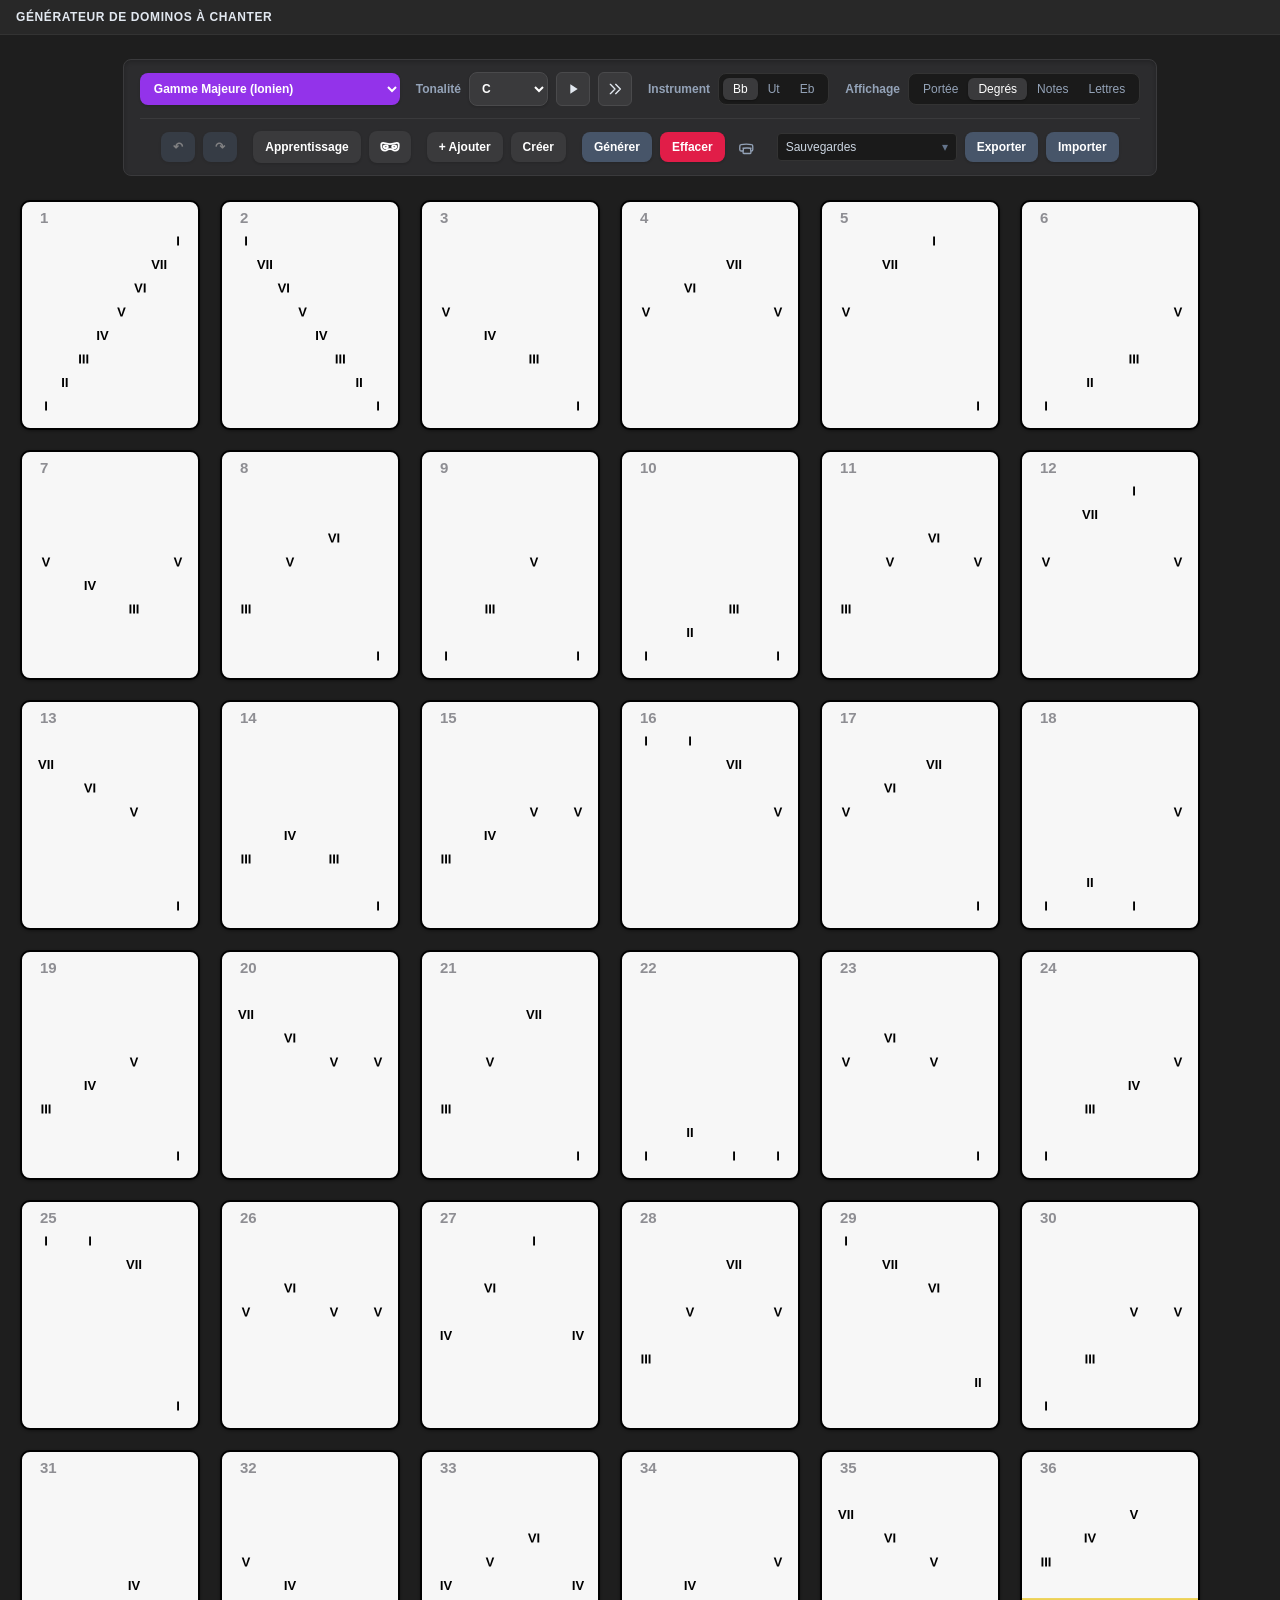
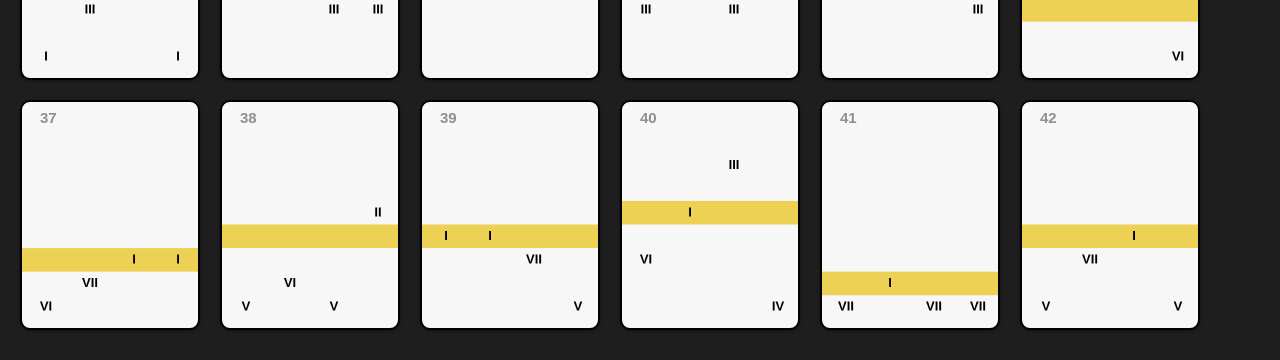
==== commit d93d9d0f: "Add files via upload" ====
--- a/index.html
+++ b/index.html
@@ -1,910 +1,2801 @@
 <!DOCTYPE html>
 <html lang="fr">
 <head>
-<meta charset="UTF-8">
-<meta name="viewport" content="width=device-width, initial-scale=1.0, maximum-scale=1.0, user-scalable=no">
-<title>Tempus fugit</title>
-<meta name="theme-color" content="#000000">
-<meta name="mobile-web-app-capable" content="yes">
-<meta name="apple-mobile-web-app-capable" content="yes">
-<meta name="apple-mobile-web-app-status-bar-style" content="black">
-<meta name="apple-mobile-web-app-title" content="Tempus fugit">
-<link rel="manifest" href="app/manifest.webmanifest">
-<link rel="icon" type="image/png" sizes="192x192" href="app/icon-192.png">
-<link rel="apple-touch-icon" href="app/apple-touch-icon.png">
-<link rel="stylesheet" href="app/style.css">
+    <meta charset="UTF-8">
+    <meta name="viewport" content="width=device-width, initial-scale=1.0">
+    <title>Générateur de Dominos à Chanter</title>
+    <link rel="icon" type="image/png" href="[data-uri]">
+    <link href="https://fonts.googleapis.com/css2?family=Patrick+Hand&display=swap" rel="stylesheet">
+    <meta name="theme-color" content="#282828">
+    <link rel="manifest" href="app/manifest.webmanifest">
+    <link rel="apple-touch-icon" href="app/apple-touch-icon.png">
+    <meta name="mobile-web-app-capable" content="yes">
+    <meta name="apple-mobile-web-app-capable" content="yes">
+    <meta name="apple-mobile-web-app-title" content="Dominos">
+    <meta name="apple-mobile-web-app-status-bar-style" content="black">
+    <link rel="stylesheet" href="app/style.css">
 </head>
 <body>
 
-<div class="metronome-wrapper" id="metronomeWrapper">
-  <svg class="body-svg" viewBox="0 0 350 590">
-    <defs>
-      <linearGradient id="bodyGrad" x1="0%" y1="0%" x2="0%" y2="100%">
-        <stop offset="0%" stop-color="#1e1f25"/>
-        <stop offset="60%" stop-color="#0c0d10"/>
-        <stop offset="100%" stop-color="#040405"/>
-      </linearGradient>
-      <linearGradient id="silverBorder" x1="0%" y1="0%" x2="100%" y2="100%">
-        <stop offset="0%" stop-color="#ffffff"/>
-        <stop offset="25%" stop-color="#777777"/>
-        <stop offset="50%" stop-color="#222222"/>
-        <stop offset="100%" stop-color="#cccccc"/>
-      </linearGradient>
-    </defs>
-    <path d="M 115,14 C 150,6 200,6 235,14 C 258,19 270,32 277,52 L 335,498 C 345,532 328,565 292,576 C 230,587 120,587 58,576 C 22,565 5,532 15,498 L 73,52 C 80,32 92,19 115,14 Z" 
-          fill="url(#bodyGrad)" stroke="url(#silverBorder)" stroke-width="3" stroke-linejoin="round"/>
-  </svg>
-
-  <div class="metronome-content">
-    <div class="scale-ladder" id="scaleLadder"></div>
-
-    <div class="pendulum-pivot" id="pendulum">
-      <div class="rod" id="rodEl"></div>
-      <div class="rod-base" id="rodBaseEl"></div>
-      <div class="weight" id="weight">
-        <div class="weight-top-bar"></div>
-      </div>
+    <audio id="silent-unlock" loop playsinline src="[data-uri]"></audio>
+
+    <header class="app-header">
+        <span class="app-title">Générateur de Dominos à Chanter</span>
+    </header>
+
+    <main class="app-main">
+    <div class="controls">
+        <div class="controls-row">
+            <select id="styleGamme" class="select-style" onchange="rafraichirGrille()" title="Mode / Style" aria-label="Mode / Style">
+                <optgroup label="--- Gammes et Modes pures ---">
+                    <option value="scale_maj" selected>Gamme Majeure (Ionien)</option>
+                    <option value="scale_min_nat">Mineure naturelle (Éolien)</option>
+                    <option value="scale_min_har">Mineure harmonique</option>
+                    <option value="scale_min_mel">Mineure mélodique</option>
+                    <option value="scale_dorien">Dorien</option>
+                    <option value="scale_phrygien">Phrygien</option>
+                    <option value="scale_lydien">Lydien</option>
+                    <option value="scale_mixolydien">Mixolydien</option>
+                    <option value="scale_locrien">Locrien</option>
+                    <option value="scale_penta_maj">Pentatonique majeure</option>
+                    <option value="scale_penta_min">Pentatonique mineure</option>
+                    <option value="scale_blues_min">Blues mineure</option>
+                    <option value="scale_blues_maj">Blues majeure</option>
+                    <option value="scale_par_ton">Gamme par ton</option>
+                    <option value="scale_dim_dt_t">Diminuée (Demi-ton / Ton)</option>
+                    <option value="scale_bebop_dom">Bebop Dominant</option>
+                    <option value="scale_chromatique">Chromatique</option>
+                </optgroup>
+                <optgroup label="--- Styles musicaux ---">
+                    <option value="aleatoire">Aléatoire (tous les modes)</option>
+                    <option value="solfege">Solfège (Idiomatique)</option>
+                    <option value="bach">Bach (Baroque & Contrepoint)</option>
+                    <option value="piazzolla">Piazzolla (Tango)</option>
+                    <option value="boulez">Boulez (Avant-garde / Sériel)</option>
+                    <option value="jazz_standards">Jazz Standards (Dorien, Lydien, Mixolydian)</option>
+                    <option value="chet_baker">Chet Baker (Cool Jazz)</option>
+                    <option value="coltrane">Coltrane (Modal & Extensions)</option>
+                    <option value="ravel">Ravel (Modale, Octatonique, Pentatonique)</option>
+                    <option value="debussy">Debussy (Par ton, Pentatonique, Modes)</option>
+                    <option value="bebop">Bebop (Gammes Bebop chromatisées)</option>
+                    <option value="atonal">Atonal (Chromatique & Sérialisme libre)</option>
+                </optgroup>
+            </select>
+
+            <div class="field field-tonalite">
+                <label class="field-label" for="tonique">Tonalité</label>
+                <select id="tonique" onchange="withUndo(redessinerGrille)" title="Tonalité principale" aria-label="Tonalité principale">
+                        <option value="0" selected>C</option>
+                        <option value="1">C♯ / D♭</option>
+                        <option value="2">D</option>
+                        <option value="3">E♭ / D♯</option>
+                        <option value="4">E</option>
+                        <option value="5">F</option>
+                        <option value="6">F♯ / G♭</option>
+                        <option value="7">G</option>
+                        <option value="8">A♭ / G♯</option>
+                        <option value="9">A</option>
+                        <option value="10">B♭ / A♯</option>
+                        <option value="11">B</option>
+                </select>
+                <button type="button" class="btn-icon" onclick="jouerTonique()" title="Écouter la tonique (I)" aria-label="Écouter la tonique (I)"><svg class="icon" fill="currentColor" viewBox="0 0 24 24" aria-hidden="true"><path d="M8 5v14l11-7z"/></svg></button>
+                <button type="button" class="btn-icon" onclick="jouerArpegeI_III_V()" title="Écouter l'arpège (I - III - V)" aria-label="Écouter l'arpège (I - III - V)"><svg class="icon" fill="none" stroke="currentColor" stroke-width="2" viewBox="0 0 24 24" aria-hidden="true"><path stroke-linecap="round" stroke-linejoin="round" d="M13 5l7 7-7 7M5 5l7 7-7 7"/></svg></button>
+            </div>
+
+            <div class="field field-instrument">
+                <span class="field-label">Instrument</span>
+                <div class="segmented" role="group" aria-label="Instrument">
+                    <button type="button" class="seg-btn is-active" data-seg="transposition" data-value="-2" aria-pressed="true" onclick="choisirSegment('transposition', '-2', redessinerGrille)">Bb</button>
+                    <button type="button" class="seg-btn" data-seg="transposition" data-value="0" aria-pressed="false" onclick="choisirSegment('transposition', '0', redessinerGrille)">Ut</button>
+                    <button type="button" class="seg-btn" data-seg="transposition" data-value="3" aria-pressed="false" onclick="choisirSegment('transposition', '3', redessinerGrille)">Eb</button>
+                </div>
+                <input type="hidden" id="transposition" value="-2">
+            </div>
+
+            <div class="field">
+                <span class="field-label">Affichage</span>
+                <div class="segmented" role="group" aria-label="Affichage">
+                    <button type="button" class="seg-btn" data-seg="affichage" data-value="portee" aria-pressed="false" onclick="choisirSegment('affichage', 'portee', changerAffichage)">Portée</button>
+                    <button type="button" class="seg-btn is-active" data-seg="affichage" data-value="degres" aria-pressed="true" onclick="choisirSegment('affichage', 'degres', changerAffichage)">Degrés</button>
+                    <button type="button" class="seg-btn" data-seg="affichage" data-value="notes" aria-pressed="false" onclick="choisirSegment('affichage', 'notes', changerAffichage)">Notes</button>
+                    <button type="button" class="seg-btn" data-seg="affichage" data-value="lettres" aria-pressed="false" onclick="choisirSegment('affichage', 'lettres', changerAffichage)">Lettres</button>
+                </div>
+                <input type="hidden" id="affichage" value="degres">
+            </div>
+        </div>
+
+        <div class="controls-row controls-row-actions">
+            <div class="btn-group">
+                <button type="button" id="btnUndo" class="btn btn-slate" onclick="annuler()" title="Annuler (⌘Z)" aria-label="Annuler" disabled>↶</button>
+                <button type="button" id="btnRedo" class="btn btn-slate" onclick="retablir()" title="Rétablir (⌘⇧Z)" aria-label="Rétablir" disabled>↷</button>
+            </div>
+            <div class="btn-group">
+                <button type="button" id="btnToggleRythme" class="btn btn-toggle" hidden aria-pressed="false" onclick="toggleModeRythme()" title="Rythmes : activé = valeurs variées dans la portée (croches, blanches, pointées, silences) ; désactivé = noires seulement">Rythmes</button>
+                <button type="button" id="btnLearning" class="btn btn-toggle" aria-pressed="false" onclick="toggleModeApprentissage()" title="Apprentissage : activé = série de dominos d'entraînement progressifs ; désactivé = dominos aléatoires du style choisi">Apprentissage</button>
+                <button type="button" id="btnGammes" class="btn btn-toggle btn-toggle-icon" aria-pressed="false" onclick="toggleAffichageGammes()" title="Afficher / masquer le nom de la gamme en haut de chaque domino" aria-label="Afficher ou masquer les noms de gammes"><svg class="icon icon-mask" fill="none" stroke="currentColor" stroke-width="2" stroke-linecap="round" stroke-linejoin="round" viewBox="0 0 24 24" aria-hidden="true"><path d="M2.500 9.500C2.500 8.400 3.400 7.500 4.500 7.500c2.200 0 3.700 1.300 7.500 1.300s5.300-1.300 7.500-1.300c1.100 0 2 .9 2 2v1.800c0 2.700-1.600 4.700-4.200 4.700-1.900 0-2.700-1.700-4-1.700h-2.600c-1.300 0-2.100 1.700-4 1.700-2.600 0-4.200-2-4.200-4.700V9.500z"/><ellipse cx="7.400" cy="11.800" rx="2.200" ry="1.500"/><ellipse cx="16.600" cy="11.800" rx="2.200" ry="1.500"/></svg></button>
+            </div>
+            <div class="btn-group">
+                <button type="button" class="btn" onclick="ajouterDomino()" title="Ajouter un domino à la suite (ou double-clic sous les dominos)">+ Ajouter</button>
+                <button type="button" class="btn" onclick="ouvrirPopupCreation()" title="Créer un domino sur mesure à partir de ses degrés">Créer</button>
+            </div>
+            <div class="btn-group" id="barreActions">
+                <button type="button" class="btn btn-generate" onclick="effacerTout()" title="Génère une nouvelle série de 42 dominos">Générer</button>
+                <button type="button" class="btn btn-danger" onclick="effacerTousLesDominos()" title="Supprime tous les dominos">Effacer</button>
+                <button type="button" class="btn-ghost" onclick="window.print()" title="Imprimer les dominos" aria-label="Imprimer les dominos"><svg class="icon" fill="none" stroke="currentColor" stroke-width="2" viewBox="0 0 24 24" aria-hidden="true"><path stroke-linecap="round" stroke-linejoin="round" d="M6.72 13.829c-.24.03-.48.062-.72.096m.72-.096a42.415 42.415 0 0110.56 0m-10.56 0L6.34 18m10.94-4.171c.24.03.48.062.72.096m-.72-.096L17.66 18m0 0l.229 2.523a1.125 1.125 0 01-1.12 1.227H7.231c-.662 0-1.18-.568-1.12-1.227L6.34 18m11.32 0h1.005c1.045 0 1.897-.816 1.995-1.855a49.663 49.663 0 00-.128-6.078c-.075-.923-.826-1.635-1.751-1.752a48.925 48.925 0 00-15.702 0c-.925.117-1.676.83-1.751 1.752a49.665 49.665 0 00-.128 6.078c.098 1.039.95 1.855 1.995 1.855H5.34"/></svg></button>
+            </div>
+            <div class="btn-group">
+                <button type="button" id="btnSauvegardes" class="btn-saves" onclick="basculerMenuSauvegardes()" aria-haspopup="dialog" title="Sauvegardes : grilles enregistrées dans ce navigateur">
+                    <span id="saves-label" class="saves-label">Sauvegardes</span>
+                    <span class="saves-caret">▾</span>
+                </button>
+                <button type="button" class="btn btn-slate" onclick="exporterGrille()" title="Exporter la grille en cours dans un fichier .json">Exporter</button>
+                <button type="button" class="btn btn-slate" onclick="document.getElementById('import-file').click()" title="Importer une grille depuis un fichier .json">Importer</button>
+                <input type="file" id="import-file" accept=".json,application/json" hidden onchange="importerFichierGrille(this)">
+            </div>
+        </div>
     </div>
 
-    <div class="bottom-panel">
-      <div class="hub-circle" id="hubBtn">
-        <span class="bpm-val" id="bpmDisplay">80</span>
-        <span class="bpm-unit">bpm</span>
-      </div>
-
-      <div class="display-row">
-        <div class="param-box clickable" id="batBtn">
-          <span class="param-num" id="batDisplay">4</span>
-          <span class="param-lbl">bat</span>
+    <div id="creationModal" class="modal-overlay" aria-hidden="true">
+        <div class="creation-modal" role="dialog" aria-modal="true" aria-labelledby="creationModalTitle">
+            <div class="creation-modal-header">
+                <h2 id="creationModalTitle">Créer un domino</h2>
+                <button type="button" class="modal-close" onclick="fermerPopupCreation()" title="Fermer (Échap)" aria-label="Fermer"><svg class="icon" fill="none" stroke="currentColor" stroke-width="2" viewBox="0 0 24 24" aria-hidden="true"><path stroke-linecap="round" stroke-linejoin="round" d="M6 18L18 6M6 6l12 12"/></svg></button>
+            </div>
+            <div class="creation-modal-info" id="creationModalInfo">
+                <div id="creationModeFixe"><strong>Gamme :</strong> <span id="creationModeNom"></span></div>
+                <div id="creationModeChoix" class="creation-mode-choix" hidden>
+                    <label for="creationModeSelect"><strong>Mode :</strong></label>
+                    <select id="creationModeSelect" class="creation-mode-select" onchange="changerModeCreation()" aria-label="Mode du domino à créer"></select>
+                </div>
+                <div><strong>Tonique :</strong> <span id="creationTonique"></span></div>
+            </div>
+            <label for="creationDegreesInput" class="creation-degrees-label">Degrés à afficher, dans l’ordre :</label>
+            <input type="text" id="creationDegreesInput" class="creation-degrees-input" placeholder="Ex. 13361751+ ou 5-13211" autocomplete="off">
+            <div class="creation-degrees-help">
+                <strong>-</strong> après un chiffre : l’octave en dessous (<strong>5-</strong> = V grave) ·
+                <strong>1+</strong> = I de l’octave au-dessus (le plus aigu possible).<br>
+                Quand un degré passe sous le I, une <span class="help-barre">barre jaune</span> marque le degré I.
+                L’écart entre le degré le plus grave et le plus aigu ne peut pas dépasser une octave.
+            </div>
+            <div id="creationModalError" class="creation-degrees-error" role="alert" hidden></div>
+            <div class="creation-modal-actions">
+                <button type="button" class="btn-modal" onclick="fermerPopupCreation()">Annuler</button>
+                <button type="button" class="btn-modal btn-modal-primary" onclick="creerDominoSurMesure()">Créer</button>
+            </div>
         </div>
-      </div>
-
-      <div class="tempo-name" id="tempoText">Andante</div>
-
-      <div class="btn-row">
-        <button class="touch-btn" id="slowerBtn">
-          <svg class="arrow-icon" viewBox="0 0 24 10">
-            <path d="M 2,8 Q 12,1 22,8" />
-          </svg>
-          <span class="lbl">+lent</span>
-        </button>
-        <button class="touch-btn" id="fasterBtn">
-          <svg class="arrow-icon" viewBox="0 0 24 10">
-            <path d="M 2,2 Q 12,9 22,2" />
-          </svg>
-          <span class="lbl">+rapide</span>
-        </button>
-      </div>
-
-      <div class="popover-menu" id="beatMenu"></div>
     </div>
-  </div>
-</div>
-
-<script>
-  const wrapperEl = document.getElementById('metronomeWrapper');
-
-  function resizeMetronome() {
-    const baseWidth = 460;
-    const baseHeight = 590;
-    const margin = 16;
-    
-    const availableWidth = window.innerWidth - margin;
-    const availableHeight = window.innerHeight - margin;
-
-    const scaleX = availableWidth / baseWidth;
-    const scaleY = availableHeight / baseHeight;
-    const scale = Math.min(scaleX, scaleY);
-
-    wrapperEl.style.transform = `scale(${scale})`;
-  }
-
-  window.addEventListener('resize', resizeMetronome);
-  window.addEventListener('orientationchange', resizeMetronome);
-
-  const MIN_BPM = 20;
-  const MAX_BPM = 240;
-
-  const MIN_Y = -380;
-  const MAX_Y = -60;
-
-  let bpm = 80;
-  let targetBpm = 80;
-  let activeBpm = 80;
-  let visualBpm = 80;
-  let beatsPerMeasure = 4;
-  let accentedBeats = new Set();
-  let currentBeat = 0;
-  let isRunning = false;
-  let isStopping = false;
-  let stopStartTime = 0;
-  let stopPhase = 0;
-  let stopOmega = 0;
-  let stopMaxAngle = 0;
-  let stopGamma = 0;
-  let stopDuration = 0;
-
-  let audioCtx = null;
-  let nextNoteTime = 0.0;
-  let timerID = null;
-  let animFrameReq = null;
-  let holdAnimFrame = null;
-  let audioStartTime = 0;
-  let pendulumPhase = 0;
-  let lastFrameAudioTime = 0;
-
-  let isTransitioningBpm = false;
-  let bpmTransitionAnim = null;
-
-  const pendulum = document.getElementById('pendulum');
-  const weight = document.getElementById('weight');
-  const rodEl = document.getElementById('rodEl');
-  const rodBaseEl = document.getElementById('rodBaseEl');
-  const bpmDisplay = document.getElementById('bpmDisplay');
-  const tempoText = document.getElementById('tempoText');
-  const scaleLadder = document.getElementById('scaleLadder');
-  const hubBtn = document.getElementById('hubBtn');
-  const slowerBtn = document.getElementById('slowerBtn');
-  const fasterBtn = document.getElementById('fasterBtn');
-
-  const batBtn = document.getElementById('batBtn');
-  const batDisplay = document.getElementById('batDisplay');
-  const beatMenu = document.getElementById('beatMenu');
-
-  const bpmStepsTopToBottom = [20, 30, 40, 50, 60, 72, 80, 96, 112, 126, 144, 160, 184, 208, 240];
-  const steps = [20, 30, 40, 50, 60, 72, 80, 96, 112, 126, 144, 160, 184, 208, 240];
-
-  function buildScale() {
-    scaleLadder.innerHTML = '';
-    const totalSteps = 28;
-    for (let i = 0; i <= totalSteps; i++) {
-      const stepEl = document.createElement('div');
-      stepEl.className = 'scale-step';
-      const isMajor = i % 2 === 0;
-      const tick = document.createElement('div');
-      tick.className = `tick-line ${isMajor ? 'major' : ''}`;
-      stepEl.appendChild(tick);
-
-      if (isMajor) {
-        const idx = i / 2;
-        if (idx < bpmStepsTopToBottom.length) {
-          const num = document.createElement('div');
-          num.className = 'scale-number';
-          num.textContent = bpmStepsTopToBottom[idx];
-          stepEl.appendChild(num);
-        }
-      }
-      scaleLadder.appendChild(stepEl);
-    }
-  }
-  buildScale();
-
-  function buildBeatMenu() {
-    beatMenu.innerHTML = '';
-
-    const valueDisplay = document.createElement('div');
-    valueDisplay.className = 'beat-value';
-    valueDisplay.textContent = beatsPerMeasure;
-    beatMenu.appendChild(valueDisplay);
-
-    const labelsRow = document.createElement('div');
-    labelsRow.className = 'beat-slider-labels';
-    for (let i = 1; i <= 12; i++) {
-      const lbl = document.createElement('span');
-      lbl.textContent = i;
-      labelsRow.appendChild(lbl);
-    }
-    beatMenu.appendChild(labelsRow);
-
-    const slider = document.createElement('input');
-    slider.type = 'range';
-    slider.min = '1';
-    slider.max = '12';
-    slider.step = '1';
-    slider.value = beatsPerMeasure;
-    slider.className = 'beat-slider';
-    slider.addEventListener('click', (e) => e.stopPropagation());
-    slider.addEventListener('input', (e) => {
-      e.stopPropagation();
-      beatsPerMeasure = parseInt(slider.value, 10);
-      batDisplay.textContent = beatsPerMeasure;
-      valueDisplay.textContent = beatsPerMeasure;
-      currentBeat = 0;
-      for (const b of Array.from(accentedBeats)) {
-        if (b >= beatsPerMeasure) accentedBeats.delete(b);
-      }
-      buildNotesRow();
-    });
-    beatMenu.appendChild(slider);
-
-    const notesRow = document.createElement('div');
-    notesRow.className = 'beat-notes-row';
-    notesRow.id = 'beatNotesRow';
-    beatMenu.appendChild(notesRow);
-
-    buildNotesRow();
-  }
-
-  function buildNotesRow() {
-    const notesRow = document.getElementById('beatNotesRow');
-    if (!notesRow) return;
-    notesRow.innerHTML = '';
-    for (let i = 0; i < beatsPerMeasure; i++) {
-      const isAccented = accentedBeats.has(i);
-      const noteBtn = document.createElement('div');
-      noteBtn.className = `note-icon ${isAccented ? 'accented' : ''}`;
-      noteBtn.innerHTML = `
-        <svg viewBox="0 0 20 40" class="note-svg">
-          <line x1="14" y1="2" x2="14" y2="26" class="note-stem" />
-          <ellipse cx="8" cy="30" rx="7" ry="5" class="note-head" transform="rotate(-15 8 30)"/>
-        </svg>`;
-      noteBtn.addEventListener('click', (e) => {
-        e.stopPropagation();
-        if (accentedBeats.has(i)) {
-          accentedBeats.delete(i);
-        } else {
-          accentedBeats.add(i);
-        }
-        buildNotesRow();
-      });
-      notesRow.appendChild(noteBtn);
-    }
-  }
-  buildBeatMenu();
-
-  batBtn.addEventListener('click', (e) => {
-    e.stopPropagation();
-    beatMenu.classList.toggle('open');
-  });
-
-  window.addEventListener('click', () => {
-    beatMenu.classList.remove('open');
-  });
-
-  window.addEventListener('keydown', (e) => {
-    if (e.key === 'Escape') {
-      beatMenu.classList.remove('open');
-    }
-  });
-
-  const tempoCategories = [
-    { name: 'Larghissimo', max: 30, targetBpm: 20 },
-    { name: 'Grave', max: 45, targetBpm: 35 },
-    { name: 'Largo', max: 60, targetBpm: 50 },
-    { name: 'Larghetto', max: 66, targetBpm: 63 },
-    { name: 'Adagio', max: 76, targetBpm: 70 },
-    { name: 'Andante', max: 108, targetBpm: 90 },
-    { name: 'Moderato', max: 120, targetBpm: 114 },
-    { name: 'Allegro', max: 156, targetBpm: 135 },
-    { name: 'Vivace', max: 176, targetBpm: 166 },
-    { name: 'Presto', max: 200, targetBpm: 188 },
-    { name: 'Prestissimo', max: 241, targetBpm: 220 }
-  ];
-
-  function getTempoName(val) {
-    if (val < 30) return 'Larghissimo';
-    if (val < 45) return 'Grave';
-    if (val < 60) return 'Largo';
-    if (val < 66) return 'Larghetto';
-    if (val < 76) return 'Adagio';
-    if (val < 108) return 'Andante';
-    if (val < 120) return 'Moderato';
-    if (val < 156) return 'Allegro';
-    if (val < 176) return 'Vivace';
-    if (val < 200) return 'Presto';
-    return 'Prestissimo';
-  }
-
-  function handleTempoTierChange(direction = 'next') {
-    if (isStopping) return;
-    
-    let currentCatIdx = 0;
-    for (let i = 0; i < tempoCategories.length; i++) {
-      if (targetBpm < tempoCategories[i].max) {
-        currentCatIdx = i;
-        break;
-      }
-    }
-    
-    let nextCatIdx = currentCatIdx;
-
-    if (direction === 'prev') {
-      if (currentCatIdx > 0) {
-        nextCatIdx = currentCatIdx - 1;
-      }
-    } else {
-      if (currentCatIdx < tempoCategories.length - 1) {
-        nextCatIdx = currentCatIdx + 1;
-      }
-    }
-
-    if (nextCatIdx === currentCatIdx) {
-      stopTierHold();
-      return;
-    }
-
-    const newTarget = tempoCategories[nextCatIdx].targetBpm;
-    smoothTransitionToBpm(newTarget, false);
-  }
-
-  function handleTempoTextClick(e) {
-    if (isStopping) return;
-    e.stopPropagation();
-    handleTempoTierChange(e.shiftKey ? 'prev' : 'next');
-  }
-
-  tempoText.addEventListener('click', handleTempoTextClick);
-
-  function smoothTransitionToBpm(targetVal, isFastReset) {
-    if (isStopping) return;
-    if (isTransitioningBpm && bpmTransitionAnim) {
-      cancelAnimationFrame(bpmTransitionAnim);
-    }
-
-    isTransitioningBpm = true;
-    const startBpm = targetBpm;
-    const startTimeAnim = performance.now();
-    const duration = isFastReset ? 150 : 350;
-
-    function animateBpmStep(now) {
-      if (isStopping) {
-        isTransitioningBpm = false;
-        return;
-      }
-      const elapsed = now - startTimeAnim;
-      const progress = Math.min(1, elapsed / duration);
-      const easeProgress = 1 - Math.pow(1 - progress, 3);
-      
-      const currentVal = startBpm + (targetVal - startBpm) * easeProgress;
-      setTargetBpmDirect(currentVal);
-
-      if (progress < 1) {
-        bpmTransitionAnim = requestAnimationFrame(animateBpmStep);
-      } else {
-        setTargetBpmDirect(targetVal);
-        isTransitioningBpm = false;
-      }
-    }
-
-    bpmTransitionAnim = requestAnimationFrame(animateBpmStep);
-  }
-
-  function bpmToY(val) {
-    const clamped = Math.max(MIN_BPM, Math.min(MAX_BPM, val));
-    for (let i = 0; i < steps.length - 1; i++) {
-      if (clamped >= steps[i] && clamped <= steps[i + 1]) {
-        const ratio = (clamped - steps[i]) / (steps[i + 1] - steps[i]);
-        const y1 = MIN_Y + (i * (MAX_Y - MIN_Y) / (steps.length - 1));
-        const y2 = MIN_Y + ((i + 1) * (MAX_Y - MIN_Y) / (steps.length - 1));
-        return y1 + ratio * (y2 - y1);
-      }
-    }
-    return MIN_Y;
-  }
-
-  function yToBpm(y) {
-    const clampedY = Math.max(MIN_Y, Math.min(MAX_Y, y));
-    const indexFrac = ((clampedY - MIN_Y) / (MAX_Y - MIN_Y)) * (steps.length - 1);
-    const i = Math.min(Math.floor(indexFrac), steps.length - 2);
-    const ratio = indexFrac - i;
-    return steps[i] + ratio * (steps[i + 1] - steps[i]);
-  }
-
-  function updateUI(displayVal) {
-    const rounded = Math.round(displayVal);
-    bpmDisplay.textContent = rounded;
-    tempoText.textContent = getTempoName(rounded);
-    weight.style.top = `${bpmToY(displayVal)}px`;
-  }
-
-  function setTargetBpmDirect(newBpm) {
-    if (isStopping) return;
-    targetBpm = Math.max(MIN_BPM, Math.min(MAX_BPM, newBpm));
-    bpm = Math.round(targetBpm);
-    activeBpm = targetBpm;
-    visualBpm = targetBpm;
-    updateUI(visualBpm);
-  }
-
-  function updateTargetAndUI(newBpm) {
-    targetBpm = Math.max(MIN_BPM, Math.min(MAX_BPM, newBpm));
-    bpm = Math.round(targetBpm);
-    activeBpm = targetBpm;
-    visualBpm = targetBpm;
-    updateUI(visualBpm);
-  }
-
-  let isDraggingWeight = false;
-
-  function handleWeightStart(e) {
-    if (isRunning || isStopping) return;
-    if (isTransitioningBpm) {
-      isTransitioningBpm = false;
-      if (bpmTransitionAnim) cancelAnimationFrame(bpmTransitionAnim);
-    }
-    isDraggingWeight = true;
-    e.stopPropagation();
-  }
-
-  function handleWeightMove(e) {
-    if (!isDraggingWeight || isRunning || isStopping) return;
-    const clientY = e.touches ? e.touches[0].clientY : e.clientY;
-    const pivotRect = pendulum.getBoundingClientRect();
-    
-    const wrapperRect = wrapperEl.getBoundingClientRect();
-    const currentScale = wrapperRect.height / 590;
-    
-    const relativeY = (clientY - pivotRect.top) / currentScale;
-    const newBpm = yToBpm(relativeY);
-    targetBpm = Math.max(MIN_BPM, Math.min(MAX_BPM, newBpm));
-    bpm = Math.round(targetBpm);
-    activeBpm = targetBpm;
-    visualBpm = targetBpm;
-    updateUI(visualBpm);
-  }
-
-  function handleWeightEnd() {
-    isDraggingWeight = false;
-  }
-
-  weight.addEventListener('mousedown', handleWeightStart);
-  window.addEventListener('mousemove', handleWeightMove);
-  window.addEventListener('mouseup', handleWeightEnd);
-
-  weight.addEventListener('touchstart', handleWeightStart, { passive: true });
-  window.addEventListener('touchmove', handleWeightMove, { passive: true });
-  window.addEventListener('touchend', handleWeightEnd);
-
-  const toggleClick = (e) => {
-    e.stopPropagation();
-    toggleMetronome();
-  };
-  rodEl.addEventListener('click', toggleClick);
-  rodBaseEl.addEventListener('click', toggleClick);
-
-  let holdTimer = null;
-  let isHoldingActive = false;
-
-  function startHold(delta) {
-    if (isStopping) return;
-    if (isTransitioningBpm) {
-      isTransitioningBpm = false;
-      if (bpmTransitionAnim) cancelAnimationFrame(bpmTransitionAnim);
-    }
-
-    updateTargetAndUI(targetBpm + delta);
-    if (targetBpm <= MIN_BPM || targetBpm >= MAX_BPM) return;
-    
-    isHoldingActive = true;
-
-    if (holdTimer) clearTimeout(holdTimer);
-    if (holdAnimFrame) cancelAnimationFrame(holdAnimFrame);
-
-    holdTimer = setTimeout(() => {
-      if (!isHoldingActive) return;
-      const holdStartTimeLoop = performance.now();
-
-      function accelerateLoop(timestamp) {
-        if (!isHoldingActive) return;
-        const elapsed = (timestamp - holdStartTimeLoop) / 1000;
-        const speed = Math.min(220, 6 * Math.exp(2.8 * elapsed));
-        const dt = 0.016;
-
-        let nextVal = targetBpm + delta * speed * dt;
-        updateTargetAndUI(nextVal);
-
-        if (targetBpm <= MIN_BPM || targetBpm >= MAX_BPM) {
-          stopHold();
-          return;
-        }
-
-        holdAnimFrame = requestAnimationFrame(accelerateLoop);
-      }
-      holdAnimFrame = requestAnimationFrame(accelerateLoop);
-    }, 250);
-  }
-
-  function stopHold() {
-    isHoldingActive = false;
-    if (holdTimer) {
-      clearTimeout(holdTimer);
-      holdTimer = null;
-    }
-    if (holdAnimFrame) {
-      cancelAnimationFrame(holdAnimFrame);
-      holdAnimFrame = null;
-    }
-  }
-
-  let tierHoldTimer = null;
-  let tierAnimFrame = null;
-  let isTierHoldingActive = false;
-
-  function startTierHold(direction) {
-    if (isStopping) return;
-    if (isTransitioningBpm) {
-      isTransitioningBpm = false;
-      if (bpmTransitionAnim) cancelAnimationFrame(bpmTransitionAnim);
-    }
-
-    let currentCatIdx = 0;
-    for (let i = 0; i < tempoCategories.length; i++) {
-      if (targetBpm < tempoCategories[i].max) {
-        currentCatIdx = i;
-        break;
-      }
-    }
-    if ((direction === 'prev' && currentCatIdx === 0) || (direction === 'next' && currentCatIdx === tempoCategories.length - 1)) {
-      return;
-    }
-
-    handleTempoTierChange(direction);
-    isTierHoldingActive = true;
-
-    if (tierHoldTimer) clearTimeout(tierHoldTimer);
-    if (tierAnimFrame) cancelAnimationFrame(tierAnimFrame);
-
-    tierHoldTimer = setTimeout(() => {
-      if (!isTierHoldingActive) return;
-      const startTime = performance.now();
-      let lastStepTime = startTime;
-
-      function tierLoop(timestamp) {
-        if (!isTierHoldingActive) return;
-        const elapsedTotal = (timestamp - startTime) / 1000;
-        const currentInterval = Math.max(20, 140 * Math.exp(-3.2 * elapsedTotal));
-
-        if (timestamp - lastStepTime >= currentInterval) {
-          handleTempoTierChange(direction);
-          lastStepTime = timestamp;
-        }
-
-        tierAnimFrame = requestAnimationFrame(tierLoop);
-      }
-      tierAnimFrame = requestAnimationFrame(tierLoop);
-    }, 100);
-  }
-
-  function stopTierHold() {
-    isTierHoldingActive = false;
-    if (tierHoldTimer) {
-      clearTimeout(tierHoldTimer);
-      tierHoldTimer = null;
-    }
-    if (tierAnimFrame) {
-      cancelAnimationFrame(tierAnimFrame);
-      tierAnimFrame = null;
-    }
-  }
-
-  function bindHoldButton(btn, delta) {
-    const start = (e) => {
-      e.preventDefault();
-      startHold(delta);
-    };
-    const stop = () => {
-      stopHold();
-    };
-
-    btn.addEventListener('mousedown', start);
-    btn.addEventListener('mouseup', stop);
-    btn.addEventListener('mouseleave', stop);
-
-    btn.addEventListener('touchstart', start, { passive: false });
-    btn.addEventListener('touchend', stop);
-    btn.addEventListener('touchcancel', stop);
-  }
-
-  bindHoldButton(slowerBtn, -1);
-  bindHoldButton(fasterBtn, 1);
-
-  window.addEventListener('keydown', (e) => {
-    if (e.code === 'Space' || e.key === ' ') {
-      if (document.activeElement.tagName === 'INPUT') return;
-      e.preventDefault();
-      if (!e.repeat) toggleMetronome();
-    } else if (e.code === 'ArrowUp' || e.key === 'ArrowUp') {
-      if (isStopping) return;
-      if (document.activeElement.tagName === 'INPUT') return;
-      e.preventDefault();
-      if (e.repeat) return;
-      startHold(-1);
-    } else if (e.code === 'ArrowDown' || e.key === 'ArrowDown') {
-      if (isStopping) return;
-      if (document.activeElement.tagName === 'INPUT') return;
-      e.preventDefault();
-      if (e.repeat) return;
-      startHold(1);
-    } else if (e.code === 'ArrowRight' || e.key === 'ArrowRight') {
-      if (isStopping) return;
-      if (document.activeElement.tagName === 'INPUT') return;
-      e.preventDefault();
-      if (e.repeat) return;
-      startTierHold('next');
-    } else if (e.code === 'ArrowLeft' || e.key === 'ArrowLeft') {
-      if (isStopping) return;
-      if (document.activeElement.tagName === 'INPUT') return;
-      e.preventDefault();
-      if (e.repeat) return;
-      startTierHold('prev');
-    }
-  });
-
-  window.addEventListener('keyup', (e) => {
-    if (e.code === 'ArrowUp' || e.key === 'ArrowUp' || e.code === 'ArrowDown' || e.key === 'ArrowDown') {
-      stopHold();
-    } else if (e.code === 'ArrowRight' || e.key === 'ArrowRight' || e.code === 'ArrowLeft' || e.key === 'ArrowLeft') {
-      stopTierHold();
-    }
-  });
-
-  function playSound(time, isAccent) {
-    const osc = audioCtx.createOscillator();
-    const gain = audioCtx.createGain();
-
-    if (isAccent) {
-      // Son de type "wood block" aigu et fort : pas de descente de pitch
-      // (contrairement à un clic), timbre fixe et percussif, décroissance très rapide.
-      osc.type = 'triangle';
-      osc.frequency.setValueAtTime(2600, time);
-      osc.frequency.exponentialRampToValueAtTime(2200, time + 0.01);
-
-      gain.gain.setValueAtTime(9.0, time);
-      gain.gain.exponentialRampToValueAtTime(0.001, time + 0.014);
-
-      // Couche additionnelle plus grave pour donner le "corps" du bloc de bois
-      const subOsc = audioCtx.createOscillator();
-      const subGain = audioCtx.createGain();
-
-      subOsc.type = 'square';
-      subOsc.frequency.setValueAtTime(1100, time);
-
-      subGain.gain.setValueAtTime(5.0, time);
-      subGain.gain.exponentialRampToValueAtTime(0.001, time + 0.01);
-
-      subOsc.connect(subGain);
-      subGain.connect(audioCtx.destination);
-
-      subOsc.start(time);
-      subOsc.stop(time + 0.01);
-    } else {
-      osc.type = 'square';
-      osc.frequency.setValueAtTime(2400, time);
-      osc.frequency.exponentialRampToValueAtTime(140, time + 0.018);
-
-      gain.gain.setValueAtTime(6.4, time);
-      gain.gain.exponentialRampToValueAtTime(0.001, time + 0.018);
-    }
-
-    osc.connect(gain);
-    gain.connect(audioCtx.destination);
-
-    osc.start(time);
-    osc.stop(time + 0.018);
-  }
-
-  // Horloge dans un Web Worker : les timers d'un onglet en arrière-plan sont
-  // fortement bridés (1 s, voire 1 min) dans le thread principal, pas dans un worker.
-  let tickWorker = null;
-  function getTickWorker() {
-    if (!tickWorker) {
-      const src = "let id=null;onmessage=e=>{if(e.data==='start'){if(id===null)id=setInterval(()=>postMessage('tick'),25);}else if(e.data==='stop'){clearInterval(id);id=null;}};";
-      tickWorker = new Worker(URL.createObjectURL(new Blob([src], { type: 'text/javascript' })));
-      tickWorker.onmessage = () => scheduler();
-    }
-    return tickWorker;
-  }
-
-  function scheduler() {
-    if (!isRunning) return;
-    // Si le thread a été gelé, on se recale au lieu de rejouer un paquet de clics en retard
-    if (nextNoteTime < audioCtx.currentTime - 0.05) {
-      nextNoteTime = audioCtx.currentTime + 0.05;
-    }
-    while (nextNoteTime < audioCtx.currentTime + 0.25) {
-      const isAccent = accentedBeats.has(currentBeat);
-      playSound(nextNoteTime, isAccent);
-      currentBeat = (currentBeat + 1) % beatsPerMeasure;
-      nextNoteTime += 60.0 / bpm;
-    }
-  }
-
-  function animate() {
-    if (isRunning) {
-      const now = audioCtx.currentTime;
-      const dt = now - lastFrameAudioTime;
-      lastFrameAudioTime = now;
-
-      const omega = Math.PI * (bpm / 60);
-      pendulumPhase += omega * dt;
-
-      const maxAngle = 10 + (240 - bpm) * (14 / 220);
-      const currentAngle = Math.sin(pendulumPhase) * maxAngle;
-
-      pendulum.style.transform = `rotate(${currentAngle}deg)`;
-
-      animFrameReq = requestAnimationFrame(animate);
-    } else if (isStopping) {
-      const tau = (performance.now() - stopStartTime) / 1000;
-      const progress = Math.min(1, tau / stopDuration);
-
-      const envelope = Math.exp(-stopGamma * tau * tau);
-      const currentAngle = stopMaxAngle * envelope * Math.sin(stopPhase + stopOmega * tau);
-
-      pendulum.style.transform = `rotate(${currentAngle}deg)`;
-
-      if (progress < 1) {
-        animFrameReq = requestAnimationFrame(animate);
-      } else {
-        isStopping = false;
-        pendulum.style.transform = `rotate(0deg)`;
-        weight.classList.remove('disabled');
-        slowerBtn.disabled = false;
-        fasterBtn.disabled = false;
-      }
-    } else {
-      pendulum.style.transform = `rotate(0deg)`;
-    }
-  }
-
-  function toggleMetronome() {
-    if ('audioSession' in navigator) {
-      try {
-        navigator.audioSession.type = 'playback';
-      } catch (e) {
-        console.error("Échec de la configuration AudioSession:", e);
-      }
-    }
-
-    if (!audioCtx) {
-      audioCtx = new (window.AudioContext || window.webkitAudioContext)();
-      // macOS/Safari/Chrome peuvent suspendre le contexte audio : on le relance
-      audioCtx.onstatechange = () => {
-        if (isRunning && audioCtx.state !== 'running') audioCtx.resume().catch(() => {});
-      };
-    }
-
-    if (isRunning || isStopping) {
-      if (isRunning) {
-        getTickWorker().postMessage('stop');
-        stopHold();
-        stopTierHold();
-        if (isTransitioningBpm) {
-          isTransitioningBpm = false;
-          if (bpmTransitionAnim) cancelAnimationFrame(bpmTransitionAnim);
-        }
-        const maxAngle = 10 + (240 - bpm) * (14 / 220);
-        const omega = Math.PI * (bpm / 60);
-
-        stopPhase = pendulumPhase;
-        stopOmega = omega;
-        stopMaxAngle = maxAngle;
-        stopStartTime = performance.now();
-
-        stopDuration = Math.min(0.4, (60.0 / bpm) * 0.5);
-        stopGamma = 4.60517 / (stopDuration * stopDuration);
-
-        isRunning = false;
-        isStopping = true;
-        slowerBtn.disabled = false;
-        fasterBtn.disabled = false;
-      } else {
-        isStopping = false;
-        if (animFrameReq) cancelAnimationFrame(animFrameReq);
-        pendulum.style.transform = `rotate(0deg)`;
-        weight.classList.remove('disabled');
-        slowerBtn.disabled = false;
-        fasterBtn.disabled = false;
-      }
-      hubBtn.style.borderColor = '#555660';
-    } else {
-      if (audioCtx.state === 'suspended') {
-        audioCtx.resume();
-      }
-      isStopping = false;
-      isRunning = true;
-      weight.classList.add('disabled');
-      currentBeat = 0;
-      activeBpm = targetBpm;
-      bpm = Math.round(targetBpm);
-      
-      audioStartTime = audioCtx.currentTime;
-      nextNoteTime = audioStartTime + (30 / bpm);
-      pendulumPhase = 0;
-      lastFrameAudioTime = audioStartTime;
-      
-      scheduler();
-      getTickWorker().postMessage('start');
-      animFrameReq = requestAnimationFrame(animate);
-      hubBtn.style.borderColor = '#ffffff';
-    }
-    syncMediaSession();
-  }
-
-  // --- Touches médias (⏯ / F8 sur un clavier de MacBook) ---------------------
-  // Le navigateur n'associe les touches médias à une page que si elle joue un
-  // vrai élément <audio> (Web Audio seul ne suffit pas). On fait donc tourner en
-  // boucle un son de garde pendant que le métronome joue, et on branche les
-  // actions de l'API Media Session sur toggleMetronome().
-  // Firefox ignore les médias « inaudibles » ou de moins de 3 s : le son de garde
-  // dure donc 5 s et contient un souffle à -66 dBFS, au-dessus de son seuil
-  // d'audibilité (-72 dBFS) mais imperceptible à l'oreille.
-  // À noter : il faut avoir interagi une fois avec la page (clic, Espace) après
-  // son chargement ; ensuite ⏯ lance et arrête le métronome même hors de l'onglet.
-  let keepAliveAudio = null;
-
-  function makeKeepAliveWavUrl() {
-    const rate = 8000, secs = 5, n = rate * secs; // 16 bits mono
-    const buf = new ArrayBuffer(44 + n * 2);
-    const v = new DataView(buf);
-    const str = (o, s) => { for (let i = 0; i < s.length; i++) v.setUint8(o + i, s.charCodeAt(i)); };
-    str(0, 'RIFF'); v.setUint32(4, 36 + n * 2, true); str(8, 'WAVE'); str(12, 'fmt ');
-    v.setUint32(16, 16, true); v.setUint16(20, 1, true); v.setUint16(22, 1, true);
-    v.setUint32(24, rate, true); v.setUint32(28, rate * 2, true);
-    v.setUint16(32, 2, true); v.setUint16(34, 16, true);
-    str(36, 'data'); v.setUint32(40, n * 2, true);
-    // sinus 100 Hz, amplitude 16/32768 (≈ -66 dBFS) ; 500 périodes exactes → boucle sans clic
-    for (let i = 0; i < n; i++) {
-      v.setInt16(44 + i * 2, Math.round(16 * Math.sin(2 * Math.PI * 100 * i / rate)), true);
-    }
-    return URL.createObjectURL(new Blob([buf], { type: 'audio/wav' }));
-  }
-
-  function syncMediaSession() {
-    if (!('mediaSession' in navigator)) return;
-    if (!keepAliveAudio) {
-      keepAliveAudio = new Audio(makeKeepAliveWavUrl());
-      keepAliveAudio.loop = true;
-    }
-    if (isRunning) {
-      keepAliveAudio.play().catch(() => {});
-      navigator.mediaSession.playbackState = 'playing';
-    } else {
-      keepAliveAudio.pause();
-      navigator.mediaSession.playbackState = 'paused';
-    }
-  }
-
-  function setupMediaSession() {
-    if (!('mediaSession' in navigator)) return;
-    try {
-      navigator.mediaSession.metadata = new MediaMetadata({
-        title: 'Tempus fugit',
-        artist: 'Métronome',
-        artwork: [{ src: 'app/icon-512.png', sizes: '512x512', type: 'image/png' }]
-      });
-    } catch (e) {}
-    const handlers = {
-      play: () => {
-        if (isStopping) toggleMetronome();   // termine l'arrêt en cours
-        if (!isRunning) toggleMetronome();
-      },
-      pause: () => { if (isRunning) toggleMetronome(); },
-      stop:  () => { if (isRunning) toggleMetronome(); }
-    };
-    for (const [action, fn] of Object.entries(handlers)) {
-      try { navigator.mediaSession.setActionHandler(action, fn); } catch (e) {}
-    }
-  }
-  setupMediaSession();
-
-  hubBtn.addEventListener('click', toggleMetronome);
-
-  document.addEventListener('visibilitychange', () => {
-    if (isRunning && audioCtx && audioCtx.state !== 'running') audioCtx.resume().catch(() => {});
-  });
-
-  resizeMetronome();
-  updateUI(targetBpm);
-
-  // Fonctionnement hors ligne : le service worker (sw.js, à la racine) met
-  // l'appli en cache. Il exige https ou localhost (pas file://).
-  if ('serviceWorker' in navigator &&
-      (location.protocol === 'https:' || location.hostname === 'localhost' || location.hostname === '127.0.0.1')) {
-    window.addEventListener('load', () => {
-      navigator.serviceWorker.register('sw.js').catch(() => {});
-    });
-  }
-</script>
+
+    <div id="saved-grids-modal" class="hidden" role="dialog" aria-label="Sauvegardes">
+        <div class="sg-panel">
+            <div id="saved-grids-modal-head" class="sg-head" title="Glisser pour déplacer">
+                <span class="sg-title">Sauvegardes</span>
+                <button type="button" class="modal-close" onclick="fermerMenuSauvegardes()" title="Fermer (Échap)" aria-label="Fermer"><svg class="icon" fill="none" stroke="currentColor" stroke-width="2" viewBox="0 0 24 24" aria-hidden="true"><path stroke-linecap="round" stroke-linejoin="round" d="M6 18L18 6M6 6l12 12"/></svg></button>
+            </div>
+            <div id="saved-grids-dropdown" class="sg-list"></div>
+        </div>
+    </div>
+
+    <div class="grid-title-wrap">
+        <span id="loaded-grid-name" class="loaded-grid-name" title="Cliquer pour renommer" hidden onclick="commencerRenommage()"></span>
+        <input id="grid-title-input" type="text" maxlength="60" autocomplete="off" spellcheck="false" placeholder="Titre de la grille" aria-label="Titre de la grille" title="Titre de la grille (Entrée pour valider, Échap pour annuler)" class="grid-title-input" hidden
+               onblur="validerTitre(this.value)"
+               onkeydown="if(event.key==='Enter'){this.blur();}else if(event.key==='Escape'){this.value=nomGrilleChargee||'';this.blur();}">
+    </div>
+
+    <table class="print-frame" role="presentation">
+        <thead class="print-spacer"><tr><td></td></tr></thead>
+        <tbody class="print-body"><tr><td><div id="grid"></div></td></tr></tbody>
+        <tfoot class="print-spacer"><tr><td></td></tr></tfoot>
+    </table>
+    </main>
+
+    <script>
+        let audioCtx = null;
+        let convolverNode = null;
+        let modeRythmiqueActif = false;
+        let modeApprentissageActif = false;
+        let wakeLock = null;
+
+        let activePlayback = {
+            card: null,
+            oscillators: [],
+            timeouts: []
+        };
+
+        const RHYTHM_EIGHTH_VALUES = {
+            'B': 4,
+            'BP': 6,
+            'N': 2,
+            'NP': 3,
+            'SN': 2,
+            'C': 1,
+            'DS': 1
+        };
+
+        const RHYTHM_CELLS_8_EIGHTHS = [
+            ['N', 'N', 'N', 'N'],
+            ['B', 'B'],
+            ['B', 'N', 'N'],
+            ['N', 'N', 'B'],
+            ['NP', 'C', 'N', 'N'],
+            ['N', 'N', 'NP', 'C'],
+            ['NP', 'C', 'B'],
+            ['C', 'C', 'C', 'C', 'N', 'N'],
+            ['N', 'N', 'C', 'C', 'C', 'C'],
+            ['C', 'C', 'N', 'N', 'C', 'C'],
+            ['C', 'C', 'C', 'C', 'C', 'C', 'C', 'C'],
+            ['C', 'C', 'C', 'C', 'B'],
+            ['B', 'C', 'C', 'C', 'C'],
+            ['SN', 'N', 'N', 'N'],
+            ['N', 'SN', 'N', 'N'],
+            ['C', 'C', 'DS', 'C', 'N', 'N']
+        ];
+
+        async function requestWakeLock() {
+            if ('wakeLock' in navigator && !wakeLock) {
+                try {
+                    wakeLock = await navigator.wakeLock.request('screen');
+                    wakeLock.addEventListener('release', () => { wakeLock = null; });
+                } catch (err) {
+                    console.warn(`Wake Lock indisponible : ${err.message}`);
+                }
+            }
+        }
+
+        document.addEventListener('visibilitychange', async () => {
+            if (document.visibilityState === 'visible') {
+                await requestWakeLock();
+            }
+        });
+
+        const DOMINOS_APPRENTISSAGE = [
+            [1, 2, 3, 4, 5],
+            [5, 4, 3, 2, 1],
+            [1, 3, 5],
+            [5, 3, 1],
+            [1, 5, 1],
+            [1, 3, 5, 4, 3, 2, 1],
+            [1, 2, 3, 4, 5, 3, 1],
+            [1, 3, 5, 6, 5],
+            [1, 3, 5, 8, 5],
+            [1, 2, 3, 5],
+            [1, 3, 4, 5],
+            [5, 3, 2, 1],
+            [5, 4, 3, 1],
+            [1, 3, 5, 8],
+            [1, 5, 8],
+            [8, 5, 1],
+            [1, 2, 3, 4, 5, 6, 7, 8],
+            [8, 7, 6, 5, 4, 3, 2, 1],
+            [1, 2, 3, 4, 5, 8],
+            [8, 7, 6, 5, 1],
+            [1, 5, 4, 3, 2, 1],
+            [5, 1, 2, 3, 4, 5],
+            [1, 4, 3],
+            [1, 6, 5],
+            [1, 3, 5, 1, 4, 6, 5],
+            [1, 2, 1, 3, 1, 4, 1, 5],
+            [5, 4, 5, 3, 5, 2, 5, 1],
+            [1, 2, 3, 2, 3, 4, 3, 4, 5],
+            [5, 4, 3, 4, 3, 2, 3, 2, 1],
+            [1, 8, 1],
+            [1, 8, 5],
+            [8, 1, 8],
+            [8, 1, 5],
+            [8, 5, 8],
+            [5, 8, 5, 1],
+            [1, 3, 2, 4, 3, 5],
+            [5, 3, 4, 2, 3, 1],
+            [1, 3, 2, 2, 4, 3, 3, 5, 4],
+            [5, 3, 5, 6, 5],
+            [5, 3, 5, 8, 5],
+            [1, 3, 1, 5, 1, 8],
+            [1, 8, 5, 3, 1],
+            [1, 5, 3, 8],
+            [8, 5, 3],
+            [5, 3, 8],
+            [1, 3, 5, 7, 8],
+            [8, 5, 8, 3, 2, 1],
+            [3, 8, 7, 8, 5],
+            [8, 6, 4, 2, 5, 1],
+            // Dominos à barre jaune (degrés sous la tonique : 0 = VII-, -1 = VI-, -2 = V-, -3 = IV-)
+            [1, 0, 2, 1],                  // 17-21
+            [-2, 1, 0, 2, 1],              // 5-17-21
+            [1, 0, -1, -2, 4, 3, 2, 1],    // 17-6-5-4321
+            [1, 0, -1, 0, 1, 3, 2],        // 17-6-7-132
+            [4, 6, 5, 4, 2, 0, 1],         // 465427-1
+            [3, 1, -2, 4, 2, 3],           // 315-423
+            [-2, 0, 2, 4, 3, 2, 1],        // 5-7-24321
+            [-2, 1, 3, 2, 1]               // 5-1321
+        ];
+
+        const SCALE_NAMES = {
+            'maj': 'Gamme Majeure (Ionien)',
+            'min_nat': 'Mineure naturelle (Éolien)',
+            'min_har': 'Mineure harmonique',
+            'min_mel': 'Mineure mélodique',
+            'dorien': 'Dorien',
+            'phrygien': 'Phrygien',
+            'lydien': 'Lydien',
+            'mixolydien': 'Mixolydien',
+            'locrien': 'Locrien',
+            'penta_maj': 'Pentatonique majeure',
+            'penta_min': 'Pentatonique mineure',
+            'blues_min': 'Blues mineure',
+            'blues_maj': 'Blues majeure',
+            'par_ton': 'Gamme par ton',
+            'dim_dt_t': 'Diminuée (Demi-ton / Ton)',
+            'bebop_dom': 'Bebop Dominant',
+            'chromatique': 'Chromatique',
+            'altere': 'Gamme Altérée'
+        };
+
+        // Noms courts affichés en haut des dominos (le menu et la bulle gardent les noms complets)
+        const SCALE_LABELS = {
+            'maj': 'Ionien',
+            'min_nat': 'Éolien',
+            'min_har': 'Mineure harmonique',
+            'min_mel': 'Mineure mélodique',
+            'dorien': 'Dorien',
+            'phrygien': 'Phrygien',
+            'lydien': 'Lydien',
+            'mixolydien': 'Mixolydien',
+            'locrien': 'Locrien',
+            'penta_maj': 'Pentatonique majeure',
+            'penta_min': 'Pentatonique mineure',
+            'blues_min': 'Blues mineure',
+            'blues_maj': 'Blues majeure',
+            'par_ton': 'Par ton',
+            'dim_dt_t': 'Diminuée',
+            'bebop_dom': 'Bebop dominant',
+            'chromatique': 'Chromatique',
+            'altere': 'Altérée'
+        };
+
+        const GAMMES = {
+            'maj': [0, 2, 4, 5, 7, 9, 11],
+            'min_nat': [0, 2, 3, 5, 7, 8, 10],
+            'min_har': [0, 2, 3, 5, 7, 8, 11],
+            'min_mel': [0, 2, 3, 5, 7, 9, 11],
+            'dorien': [0, 2, 3, 5, 7, 9, 10],
+            'phrygien': [0, 1, 3, 5, 7, 8, 10],
+            'lydien': [0, 2, 4, 6, 7, 9, 11],
+            'mixolydien': [0, 2, 4, 5, 7, 9, 10],
+            'locrien': [0, 1, 3, 5, 6, 8, 10],
+            'penta_maj': [0, 2, 4, 7, 9],
+            'penta_min': [0, 3, 5, 7, 10],
+            'blues_min': [0, 3, 5, 6, 7, 10],
+            'blues_maj': [0, 2, 3, 4, 7, 9],
+            'par_ton': [0, 2, 4, 6, 8, 10],
+            'dim_dt_t': [0, 1, 3, 4, 6, 7, 9, 10],
+            'bebop_dom': [0, 2, 4, 5, 7, 9, 10, 11],
+            'chromatique': [0, 1, 2, 3, 4, 5, 6, 7, 8, 9, 10, 11],
+            'altere': [0, 1, 3, 4, 6, 8, 10]
+        };
+
+        const LETTERS = ['Do', 'Ré', 'Mi', 'Fa', 'Sol', 'La', 'Si'];
+        const ANGLO_LETTERS = ['C', 'D', 'E', 'F', 'G', 'A', 'B'];
+        const LETTER_PITCHES = [0, 2, 4, 5, 7, 9, 11];
+
+        const TONIC_ROOTS = [
+            { letter: 0, pitch: 0 },
+            { letter: 0, pitch: 1 },
+            { letter: 1, pitch: 2 },
+            { letter: 2, pitch: 3 },
+            { letter: 2, pitch: 4 },
+            { letter: 3, pitch: 5 },
+            { letter: 3, pitch: 6 },
+            { letter: 4, pitch: 7 },
+            { letter: 5, pitch: 8 },
+            { letter: 5, pitch: 9 },
+            { letter: 6, pitch: 10 },
+            { letter: 6, pitch: 11 }
+        ];
+
+        const SCALE_DIATONIC_STEPS = {
+            'penta_maj': [0, 1, 2, 4, 5],
+            'penta_min': [0, 2, 3, 4, 6],
+            'blues_min': [0, 2, 3, 3, 4, 6],
+            'blues_maj': [0, 1, 2, 2, 4, 5],
+            'bebop_dom': [0, 1, 2, 3, 4, 5, 5, 6],
+            'chromatique': [0,0,1,1,2,2,3,3,4,5,5,6],
+            'altere': [0, 1, 2, 3, 4, 5, 6]
+        };
+
+        function getRandomInt(min, max) {
+            return Math.floor(Math.random() * (max - min + 1)) + min;
+        }
+
+        // Bibliothèques de motifs par style (degrés de la gamme, 8 = octave ; 9 pour les gammes de 8 notes).
+        // Chaque domino en prend un fragment de la longueur voulue : un motif de 8 notes fournit plusieurs
+        // fragments distincts. Plus il y a de motifs, moins il faut modifier les notes pour éviter les doublons
+        // dans une longue série (42 dominos), et plus les dominos restent dans l'idiome du style.
+        const BIBLIOTHEQUES_MOTIFS = {
+            // Tango : lignes descendantes, arpèges i-III-V, notes répétées (marcato), sixte et septième de la mineure harmonique
+            piazzolla: [
+                [1,5,4,3,2,1,5,3], [1,3,5,8,7,5,3,1], [5,4,3,2,1,3,5,4], [1,2,4,3,5,4,3,2],
+                [8,7,6,5,6,5,4,3], [1,1,5,5,4,4,3,3], [3,5,8,7,6,5,4,3], [1,5,1,5,4,3,2,1],
+                [5,6,7,8,7,6,5,4], [1,3,2,1,5,4,3,2], [8,6,5,3,1,3,5,6], [1,4,3,2,1,5,4,3],
+                [3,2,1,2,3,5,4,3], [5,5,6,5,4,3,2,1], [1,5,3,5,1,5,3,5], [8,5,6,7,8,5,4,3],
+                [1,3,4,5,4,3,2,1], [5,3,1,3,5,8,7,5], [1,2,3,5,4,3,2,1], [4,3,2,1,5,4,3,2],
+                [6,5,4,3,2,1,2,3], [1,6,5,4,3,2,1,5], [3,4,5,6,7,8,7,5], [8,7,5,4,3,2,1,5],
+                [5,4,3,4,5,6,5,4], [1,3,5,3,6,5,4,3], [2,3,4,5,4,3,2,1], [7,8,5,6,7,8,7,6],
+                [1,5,4,5,3,5,2,5,1], [8,7,6,5,4,5,3,4,2,3,1]
+            ],
+            // Jazz standards : cellules ii-V-I, arpèges 1-3-5-7, lignes en 3es, tournures de bebop léger
+            jazz_standards: [
+                [2,5,1,3,5,3,2,1], [1,3,5,6,5,3,2,1], [3,5,7,6,5,3,2,1], [5,3,2,1,3,5,6,5],
+                [1,2,3,5,3,2,1,3], [1,3,5,7,8,7,5,3], [8,7,5,3,5,7,8,5], [7,5,3,1,2,3,5,7],
+                [2,3,5,6,5,3,2,1], [1,2,3,5,6,5,3,2], [5,4,3,2,1,2,3,5], [2,4,6,5,4,3,2,1],
+                [3,4,5,7,6,5,3,1], [1,5,3,5,6,5,3,1], [8,7,6,5,3,2,1,3], [6,5,3,2,1,2,3,5],
+                [5,7,8,7,5,3,2,1], [3,2,1,3,5,6,5,3], [2,5,4,3,2,1,3,5], [1,3,2,4,3,5,4,6],
+                [8,6,5,3,2,3,5,6], [5,6,5,3,2,1,2,3], [3,5,6,5,3,2,1,2], [4,3,2,1,5,6,7,8],
+                [1,3,5,7,5,3,1,2,3], [7,6,5,3,5,3,2,1]
+            ],
+            // Cool jazz (Chet Baker) : lignes chantantes, petits intervalles, tierces, notes longues ; tient aussi en pentatonique
+            chet_baker: [
+                [5,4,3,1,2,3,2,1], [1,2,3,2,1,3,5,3], [3,2,1,5,3,2,1,2], [1,3,2,1,5,4,3,2],
+                [5,3,4,3,2,1,2,3], [3,4,5,4,3,2,1,2], [1,2,3,5,3,2,3,1], [5,4,3,2,3,2,1,2],
+                [3,5,4,3,2,3,1,2], [1,3,5,4,3,2,1,3], [2,3,2,1,5,1,2,3], [5,3,3,2,1,2,3,2],
+                [1,2,1,3,2,1,5,1], [3,2,3,4,3,2,1,2], [4,3,2,3,1,2,3,5], [5,5,4,3,2,1,3,2],
+                [1,2,3,4,3,2,1,5], [3,1,2,3,5,3,2,1], [5,3,2,1,2,3,2,1], [2,1,5,1,2,3,5,3],
+                [3,2,1,2,3,5,3,2], [4,5,4,3,2,3,2,1], [1,5,3,2,1,2,3,1], [6,5,3,2,3,5,3,2]
+            ],
+            // Coltrane : cellules pentatoniques 1-2-3-5, arpèges, quartes, motifs permutés
+            coltrane: [
+                [1,2,3,5,3,2,1,5], [5,3,2,1,5,3,2,1], [1,2,3,5,6,5,3,2], [1,3,5,7,8,7,5,3],
+                [1,4,6,8,6,4,1,4], [3,5,7,8,5,3,1,3], [5,6,8,6,5,3,2,1], [1,2,3,5,8,5,3,2],
+                [8,7,5,3,2,1,2,3], [2,3,5,6,8,6,5,3], [1,5,3,2,1,5,6,5], [3,2,1,3,5,3,2,1],
+                [1,3,5,6,5,3,5,6], [5,3,5,6,8,6,5,3], [1,2,3,5,2,3,5,6], [3,5,6,5,3,2,1,2],
+                [1,3,2,5,3,6,5,8], [6,5,3,2,1,2,3,5], [8,6,5,3,2,1,2,3], [5,3,1,2,3,5,6,8],
+                [2,5,3,6,5,8,6,5], [1,3,5,3,1,2,3,5], [3,2,1,5,6,5,3,2], [1,2,3,5,3,2,5,3]
+            ],
+            // Bebop : arpèges de dominante, passages chromatiques de la gamme bebop (8 notes, 9 = octave)
+            bebop: [
+                [1,3,5,7,9,7,5,3], [9,7,5,3,1,2,3,5], [3,5,7,9,8,7,6,5], [5,7,9,8,7,5,3,1],
+                [1,2,3,5,3,2,1,3], [9,8,7,6,5,4,3,2], [5,6,7,8,9,7,5,3], [1,3,5,6,7,8,9,7],
+                [3,2,1,3,5,7,6,5], [7,5,3,1,3,5,7,9], [9,7,6,5,3,5,3,1], [1,2,3,4,5,7,5,3],
+                [5,3,1,2,3,5,7,9], [9,8,7,5,3,5,7,5], [3,5,7,5,3,1,2,3], [5,4,3,2,1,3,5,7],
+                [1,3,5,7,6,5,3,1], [9,7,5,6,7,5,3,1], [2,3,5,7,9,7,5,3], [7,6,5,3,1,3,5,3],
+                [3,4,5,6,7,8,9,7], [1,2,3,5,7,5,3,2], [9,8,7,6,5,4,3,1], [5,7,5,3,1,3,5,7],
+                [3,1,2,3,5,7,9,7], [9,7,5,3,5,7,9,8]
+            ],
+            // Ravel : lignes modales, quartes, neuvièmes, mouvements parallèles
+            ravel: [
+                [1,2,4,5,7,5,4,2], [3,4,6,7,6,4,3,2], [1,3,4,6,5,3,1,2], [5,4,2,1,2,4,5,7],
+                [1,2,3,5,3,2,1,2], [5,6,5,3,2,3,5,6], [1,4,5,4,2,1,2,4], [3,5,6,5,3,2,3,5],
+                [7,6,4,3,4,6,7,6], [2,4,5,7,5,4,2,1], [1,2,4,2,5,4,2,1], [6,5,3,2,1,2,3,5],
+                [1,3,5,4,2,4,5,3], [4,5,7,5,4,2,1,2], [2,3,5,6,5,3,2,1], [1,5,4,2,1,2,4,5],
+                [3,2,4,3,5,4,6,5], [5,3,4,2,3,1,2,1], [1,2,5,4,2,1,5,4], [7,5,4,2,4,5,7,5],
+                [1,2,3,4,6,5,3,2], [4,2,1,2,4,5,4,2], [6,4,3,1,2,3,4,6], [2,1,2,4,5,4,2,1],
+                [3,4,5,7,5,4,3,1], [1,4,2,5,3,6,4,7]
+            ],
+            // Debussy : gamme par tons, pentatonique, arabesques, lignes planantes
+            debussy: [
+                [1,2,3,4,5,6,5,4], [1,2,3,5,3,2,1,2], [3,5,6,5,3,2,1,2], [5,3,2,1,2,3,5,6],
+                [1,3,2,5,3,6,5,3], [6,5,4,3,2,1,2,3], [1,2,4,5,4,2,1,5], [3,2,1,3,5,3,2,1],
+                [2,3,5,6,5,3,2,1], [1,3,5,6,5,3,1,2], [4,3,2,1,2,3,4,5], [1,2,3,2,1,5,1,2],
+                [5,6,5,3,2,3,5,3], [1,4,3,2,1,2,3,5], [2,1,2,3,5,6,5,3], [3,4,5,6,5,4,3,2],
+                [6,5,3,2,3,5,6,5], [1,2,3,5,6,5,3,2], [5,4,3,1,2,3,1,5], [1,3,4,6,4,3,1,2],
+                [2,4,6,5,3,1,2,4], [7,6,5,4,3,2,1,2], [1,2,1,3,2,5,3,6], [3,1,2,3,5,6,5,3],
+                [1,5,3,2,1,2,3,5], [4,5,6,5,4,3,2,1]
+            ]
+        };
+
+        // Fragment idiomatique de la longueur demandée : un motif de la bibliothèque, ou une fenêtre dans un motif plus long.
+        // Seuls les fragments qui tiennent dans la gamme (degré max) sont retenus, pour ne pas déformer le motif.
+        function motifIdiomatique(style, longueur, maxDegre) {
+            const motifs = BIBLIOTHEQUES_MOTIFS[style] || [];
+            const candidats = [];
+            motifs.forEach(m => {
+                if (m.length >= longueur) {
+                    for (let o = 0; o + longueur <= m.length; o++) {
+                        const frag = m.slice(o, o + longueur);
+                        candidats.push(frag);
+                        if (o === 0) candidats.push(frag); // le début du motif, plus naturel, est un peu favorisé
+                    }
+                } else {
+                    const c = [];
+                    while (c.length < longueur) c.push(m[c.length % m.length]);
+                    candidats.push(c);
+                }
+            });
+            const tiennent = candidats.filter(c => Math.max(...c) <= maxDegre);
+            const pool = tiennent.length ? tiennent : candidats.map(c => c.map(d => Math.min(d, maxDegre)));
+            return [...pool[getRandomInt(0, pool.length - 1)]];
+        }
+
+        // Évite les doublons dans une série. Certains styles (Piazzolla, Jazz, Coltrane, Ravel…) n'ont que quelques
+        // motifs : pour une longue série (42 dominos), la recherche d'un motif encore inédit ne s'arrêtait plus.
+        // Après 20 essais on transpose le motif le long de la gamme, après 50 on change la première note, après 100 une note au hasard en plus ;
+        // au bout de MAX_ESSAIS_UNICITE essais, on accepte un doublon plutôt que de bloquer la page.
+        const MAX_ESSAIS_UNICITE = 500;
+        // Dans une série générée, les NB_DOMINOS_AVEC_BARRE derniers dominos descendent sous la tonique :
+        // ils contiennent au moins un degré sous le I, donc la barre jaune. Les deux premiers dominos (gamme montante
+        // et descendante), le mode Apprentissage (liste fixe) et les grilles trop courtes ne sont pas concernés.
+        const NB_DOMINOS_AVEC_BARRE = 7;
+        function doitContenirBarre(index, total) {
+            return !modeApprentissageActif && index >= 2 && total >= 2 * NB_DOMINOS_AVEC_BARRE && index >= total - NB_DOMINOS_AVEC_BARRE;
+        }
+
+        // Transpose le motif entier vers le bas le long de la gamme (une « séquence ») pour qu'il passe sous la tonique.
+        // Le décalage est choisi pour qu'au moins un degré soit sous le I (degré ≤ 0) et qu'au moins un reste au I ou au-dessus :
+        // la barre jaune se trouve alors au milieu du domino, et non à côté de notes qui sont toutes en dessous.
+        // Le motif tenait dans l'octave I → I : une fois décalé il tient dans une fenêtre d'une octave, donc l'amplitude
+        // reste valide, et le degré le plus grave est au pire le I de l'octave en dessous.
+        function descendreSousTonique(degres, scaleLen) {
+            const mn = Math.min(...degres);
+            const mx = Math.max(...degres);
+            const decalageMin = mn;                              // le degré le plus grave passe à 0 (VII-)
+            const decalageMax = Math.min(mx - 1, mn + scaleLen - 1); // le plus aigu reste au moins au I ; le plus grave au pire à 1-
+            const decalage = (decalageMax >= decalageMin) ? getRandomInt(decalageMin, decalageMax) : decalageMin;
+            return degres.map(d => d - decalage);
+        }
+
+        function varierPourUnicite(degres, attempts, maxDeg) {
+            // 1) d'abord on transpose le motif entier le long de la gamme (une « séquence », procédé idiomatique)
+            if (attempts > 20) {
+                const bas = 1 - Math.min(...degres), haut = maxDeg - Math.max(...degres);
+                if (haut >= bas) {
+                    const decalage = getRandomInt(bas, haut);
+                    for (let i = 0; i < degres.length; i++) degres[i] += decalage;
+                }
+            }
+            // 2) puis, en dernier recours, on modifie des notes
+            if (attempts > 50) degres[0] = (degres[0] % maxDeg) + 1;
+            if (attempts > 100) degres[getRandomInt(0, degres.length - 1)] = getRandomInt(1, maxDeg);
+        }
+
+        // Deux dominos sont « identiques » dès qu'ils ont la même succession de degrés, quels que soient
+        // la gamme / le mode, le type d'affichage et les rythmes (les paramètres restent pour compatibilité).
+        function getVisualSignature(scaleKey, degres, rythmes, affichageMode) {
+            return degres.join(',');
+        }
+
+        function mefifierAjusterEighthsStrict(rythmes, degres) {
+            let n = Math.min(rythmes.length, degres.length);
+            let totalEighths = 0;
+            let finalRythmes = [];
+            let finalDegres = [];
+
+            for (let i = 0; i < n; i++) {
+                let r = rythmes[i];
+                let val = RHYTHM_EIGHTH_VALUES[r] || 2;
+
+                if (totalEighths + val <= 8) {
+                    finalRythmes.push(r);
+                    finalDegres.push(degres[i]);
+                    totalEighths += val;
+                } else {
+                    let diff = 8 - totalEighths;
+                    if (diff === 4) { finalRythmes.push('B'); finalDegres.push(degres[i]); totalEighths += 4; }
+                    else if (diff === 3) { finalRythmes.push('NP'); finalDegres.push(degres[i]); totalEighths += 3; }
+                    else if (diff === 2) { finalRythmes.push('N'); finalDegres.push(degres[i]); totalEighths += 2; }
+                    else if (diff === 1) { finalRythmes.push('C'); finalDegres.push(degres[i]); totalEighths += 1; }
+                    break;
+                }
+                if (totalEighths === 8) break;
+            }
+
+            while (totalEighths < 8) {
+                let diff = 8 - totalEighths;
+                let lastDeg = finalDegres.length > 0 ? finalDegres[finalDegres.length - 1] : 1;
+                if (diff >= 4) { finalRythmes.push('B'); finalDegres.push(lastDeg); totalEighths += 4; }
+                else if (diff === 3) { finalRythmes.push('NP'); finalDegres.push(lastDeg); totalEighths += 3; }
+                else if (diff === 2) { finalRythmes.push('N'); finalDegres.push(lastDeg); totalEighths += 2; }
+                else if (diff === 1) { finalRythmes.push('C'); finalDegres.push(lastDeg); totalEighths += 1; }
+            }
+
+            return { rythmes: finalRythmes, degres: finalDegres };
+        }
+
+        function mettreAJourInfoBulle(card) {
+            const numSpan = card.querySelector('.domino-number');
+            if (!numSpan) return;
+            const scaleKey = getCardScaleKey(card);
+            const nomGamme = SCALE_NAMES[scaleKey] || scaleKey;
+            numSpan.title = ''; // pas d'infobulle au survol : la gamme s'affiche au clic / à l'appui sur le numéro
+            numSpan.setAttribute('aria-label', `Domino ${numSpan.textContent} — ${nomGamme} (appuyer pour afficher le mode / la gamme)`);
+            if (card._bulleGamme) card._bulleGamme.textContent = nomGamme;
+            if (card._etiquetteGamme) card._etiquetteGamme.textContent = SCALE_LABELS[scaleKey] || nomGamme;
+        }
+
+        // Bouton « masque » : affiche (ou masque) le nom de la gamme en haut de tous les dominos.
+        let affichageGammesActif = false;
+        function toggleAffichageGammes() {
+            affichageGammesActif = !affichageGammesActif;
+            masquerBullesGamme();
+            document.body.classList.toggle('gammes-visibles', affichageGammesActif);
+            const btn = document.getElementById('btnGammes');
+            if (btn) {
+                btn.classList.toggle('is-active', affichageGammesActif);
+                btn.setAttribute('aria-pressed', String(affichageGammesActif));
+            }
+        }
+
+        // Un appui sur le numéro du domino affiche (ou masque) sa gamme / son mode dans une petite bulle.
+        // Fonctionne au toucher (téléphone), où l'infobulle au survol n'existe pas.
+        let bulleGammeTimer = null;
+        function masquerBullesGamme() {
+            clearTimeout(bulleGammeTimer);
+            bulleGammeTimer = null;
+            document.querySelectorAll('.domino-card').forEach(card => {
+                if (card._bulleGamme) {
+                    card._bulleGamme.remove();
+                    card._bulleGamme = null;
+                }
+            });
+        }
+
+        function basculerBulleGamme(card) {
+            const dejaOuverte = !!card._bulleGamme;
+            masquerBullesGamme();
+            if (dejaOuverte) return;
+            const scaleKey = getCardScaleKey(card);
+            const bulle = document.createElement('div');
+            bulle.className = 'domino-scale-bubble';
+            bulle.setAttribute('role', 'status');
+            bulle.textContent = SCALE_NAMES[scaleKey] || scaleKey;
+            card.appendChild(bulle);
+            card._bulleGamme = bulle;
+            bulleGammeTimer = setTimeout(masquerBullesGamme, 4000);
+        }
+
+        // Toucher / cliquer ailleurs referme la bulle (phase de capture : les dominos arrêtent la propagation des clics).
+        document.addEventListener('click', (e) => {
+            if (!e.target.closest || e.target.closest('.domino-number')) return;
+            masquerBullesGamme();
+        }, true);
+
+        function createReverbBuffer(ctx) {
+            const rate = ctx.sampleRate;
+            const length = rate * 1.5;
+            const decay = 2.0;
+            const impulse = ctx.createBuffer(2, length, rate);
+            const left = impulse.getChannelData(0);
+            const right = impulse.getChannelData(1);
+
+            for (let i = 0; i < length; i++) {
+                const n = length - i;
+                left[i] = (Math.random() * 2 - 1) * Math.pow(n / length, decay);
+                right[i] = (Math.random() * 2 - 1) * Math.pow(n / length, decay);
+            }
+            return impulse;
+        }
+
+        function getAudioContext() {
+            requestWakeLock();
+
+            if (!audioCtx) {
+                if ('audioSession' in navigator) {
+                    navigator.audioSession.type = 'playback';
+                }
+                audioCtx = new (window.AudioContext || window.webkitAudioContext)();
+                convolverNode = audioCtx.createConvolver();
+                convolverNode.buffer = createReverbBuffer(audioCtx);
+
+                const wetGain = audioCtx.createGain();
+                wetGain.gain.value = 0.22;
+
+                convolverNode.connect(wetGain);
+                wetGain.connect(audioCtx.destination);
+            }
+
+            const silentAudio = document.getElementById('silent-unlock');
+            if (silentAudio && silentAudio.paused) {
+                silentAudio.play().catch(() => {});
+            }
+
+            if (audioCtx.state === 'suspended') {
+                audioCtx.resume();
+            }
+            return audioCtx;
+        }
+
+        // Boutons segmentés (Instrument, Affichage) : un champ caché garde la valeur lue par le reste du code
+        function choisirSegment(inputId, valeur, callback) {
+            document.getElementById(inputId).value = valeur;
+            document.querySelectorAll(`[data-seg="${inputId}"]`).forEach(btn => {
+                const actif = (btn.dataset.value === valeur);
+                btn.classList.toggle('is-active', actif);
+                btn.setAttribute('aria-pressed', String(actif));
+            });
+            if (callback) callback();
+        }
+
+        // Bascule Apprentissage : libellé fixe, état = couleur verte + aria-pressed
+        function majBoutonApprentissage() {
+            const btn = document.getElementById('btnLearning');
+            if (!btn) return;
+            btn.classList.toggle('is-active', modeApprentissageActif);
+            btn.setAttribute('aria-pressed', String(modeApprentissageActif));
+        }
+
+        function changerAffichage() {
+            const affichage = document.getElementById('affichage').value;
+            const btnToggle = document.getElementById('btnToggleRythme');
+            btnToggle.hidden = (affichage !== 'portee');
+            redessinerGrille();
+        }
+
+        function toggleModeRythme() {
+            modeRythmiqueActif = !modeRythmiqueActif;
+            const btnToggle = document.getElementById('btnToggleRythme');
+            btnToggle.classList.toggle('is-active', modeRythmiqueActif);
+            btnToggle.setAttribute('aria-pressed', String(modeRythmiqueActif));
+
+            const grid = document.getElementById('grid');
+            const cards = grid.getElementsByClassName('domino-card');
+            const affichageMode = document.getElementById('affichage').value;
+            let existingVisualSignatures = new Set();
+
+            Array.from(cards).forEach((card, index) => {
+                if (!card._isFirstTwo) {
+                    const styleVal = document.getElementById('styleGamme').value || 'scale_maj';
+                    const scaleKey = getCardScaleKey(card);
+                    const scale = GAMMES[scaleKey] || GAMMES['maj'];
+                    const scaleLen = scale.length;
+                    const maxDegDisplay = scaleLen + 1;
+
+                    let motifRythmique = modeRythmiqueActif ? RHYTHM_CELLS_8_EIGHTHS[getRandomInt(0, RHYTHM_CELLS_8_EIGHTHS.length - 1)] : new Array(4).fill('N');
+                    let tempDegres, ajust;
+                    let vSig = '';
+                    let attempts = 0;
+
+                    do {
+                        tempDegres = genererMelodieParStyle(styleVal, index, maxDegDisplay, scaleLen, motifRythmique.length);
+                        ajust = mefifierAjusterEighthsStrict(motifRythmique, tempDegres);
+                        
+                        varierPourUnicite(ajust.degres, attempts, maxDegDisplay);
+                        if (doitContenirBarre(index, cards.length)) ajust.degres = descendreSousTonique(ajust.degres, scaleLen);
+                        vSig = getVisualSignature(scaleKey, ajust.degres, ajust.rythmes, affichageMode);
+                        attempts++;
+                    } while (existingVisualSignatures.has(vSig) && attempts < MAX_ESSAIS_UNICITE);
+
+                    existingVisualSignatures.add(vSig);
+                    card._rythmes = ajust.rythmes;
+                    card._degres = ajust.degres;
+                } else {
+                    let vSig = getVisualSignature(card._scaleKey, card._degres, card._rythmes, affichageMode);
+                    let attempts = 0;
+                    while (existingVisualSignatures.has(vSig) && attempts < MAX_ESSAIS_UNICITE) {
+                        card._degres[0] = (card._degres[0] % (GAMMES[card._scaleKey]?.length || 7)) + 1;
+                        vSig = getVisualSignature(card._scaleKey, card._degres, card._rythmes, affichageMode);
+                        attempts++;
+                    }
+                    existingVisualSignatures.add(vSig);
+                    if (!modeRythmiqueActif) {
+                        card._rythmes = new Array(card._degres.length).fill('N');
+                    }
+                }
+                const canvas = card.querySelector('canvas');
+                dessinerDominoCanvas(canvas, card._degres, card);
+            });
+        }
+
+        function toggleModeApprentissage() {
+            if (modeApprentissageActif) {
+                genererSerie(42);
+            } else {
+                genererModeApprentissage();
+            }
+        }
+
+        function getCardScale(card) {
+            if (card && card._scaleKey) {
+                return GAMMES[card._scaleKey] || GAMMES['maj'];
+            }
+            const val = document.getElementById('styleGamme').value;
+            if (val.startsWith('scale_')) {
+                return GAMMES[val.replace('scale_', '')] || GAMMES['maj'];
+            }
+            return GAMMES['maj'];
+        }
+
+        function getCardScaleKey(card) {
+            if (card && card._scaleKey) return card._scaleKey;
+            const val = document.getElementById('styleGamme').value;
+            if (val.startsWith('scale_')) return val.replace('scale_', '');
+            return 'maj';
+        }
+
+        function getNoteScale(card, degres, index) {
+            const scaleKey = getCardScaleKey(card);
+            if (scaleKey === 'min_mel') {
+                if (index === 0) return GAMMES['min_mel'];
+                if (degres[index] >= degres[index - 1]) {
+                    return GAMMES['min_mel'];
+                } else {
+                    return GAMMES['min_nat'];
+                }
+            }
+            return GAMMES[scaleKey] || GAMMES['maj'];
+        }
+
+        function assignScaleForDomino(styleVal, index) {
+            if (styleVal.startsWith('scale_')) {
+                let key = styleVal.replace('scale_', '');
+                if (index === 1 && key === 'min_mel' && !modeApprentissageActif) {
+                    return 'min_nat';
+                }
+                return key;
+            }
+            const palette = modesDuStyle(styleVal);
+            // Aléatoire : les deux premiers dominos (gammes) tirent eux aussi leur mode au hasard
+            if ((index === 0 || index === 1) && !modeApprentissageActif && styleVal !== 'aleatoire') {
+                return palette[0];
+            }
+            return palette[getRandomInt(0, palette.length - 1)];
+        }
+
+        // Modes utilisés par chaque style musical (le premier est le mode « principal » du style).
+        const PALETTES_STYLES = {
+            'solfege': ['maj'],
+            'bach': ['maj', 'min_har', 'min_mel'],
+            'piazzolla': ['min_har', 'min_nat'],
+            'boulez': ['altere', 'dim_dt_t', 'par_ton'],
+            'jazz_standards': ['dorien', 'lydien', 'mixolydien', 'maj'],
+            'chet_baker': ['dorien', 'penta_min', 'min_nat'],
+            'coltrane': ['penta_maj', 'dim_dt_t', 'lydien', 'bebop_dom'],
+            'ravel': ['dorien', 'lydien', 'mixolydien', 'dim_dt_t', 'penta_maj'],
+            'debussy': ['par_ton', 'penta_maj', 'dorien', 'lydien'],
+            'bebop': ['bebop_dom'],
+            'atonal': ['chromatique'],
+            // Aléatoire : tous les modes de l'application (les 17 du menu + la gamme altérée, utilisée par Boulez), dans l'ordre du menu
+            'aleatoire': ['maj', 'min_nat', 'min_har', 'min_mel', 'dorien', 'phrygien', 'lydien', 'mixolydien', 'locrien',
+                          'penta_maj', 'penta_min', 'blues_min', 'blues_maj', 'par_ton', 'dim_dt_t', 'bebop_dom', 'chromatique', 'altere']
+        };
+
+        // Liste des modes que peut prendre un domino pour le style choisi : un seul pour une gamme / un mode pur
+        function modesDuStyle(styleVal) {
+            if (styleVal.startsWith('scale_')) return [styleVal.replace('scale_', '')];
+            return PALETTES_STYLES[styleVal] || ['maj'];
+        }
+
+        // Gammes non heptatoniques : degrés nommés d'après la gamme majeure (num = degré I..VII, alt = altération)
+        const DEGREES_HEPTA = {
+            'penta_maj':   [[1,''],[2,''],[3,''],[5,''],[6,'']],
+            'penta_min':   [[1,''],[3,'♭'],[4,''],[5,''],[7,'♭']],
+            'blues_min':   [[1,''],[3,'♭'],[4,''],[5,'♭'],[5,''],[7,'♭']],
+            'blues_maj':   [[1,''],[2,''],[3,'♭'],[3,''],[5,''],[6,'']],
+            'par_ton':     [[1,''],[2,''],[3,''],[4,'♯'],[5,'♯'],[7,'♭']],
+            'dim_dt_t':    [[1,''],[2,'♭'],[3,'♭'],[3,''],[4,'♯'],[5,''],[6,''],[7,'♭']],
+            'bebop_dom':   [[1,''],[2,''],[3,''],[4,''],[5,''],[6,''],[7,'♭'],[7,'']],
+            'chromatique': [[1,''],[2,'♭'],[2,''],[3,'♭'],[3,''],[4,''],[4,'♯'],[5,''],[6,'♭'],[6,''],[7,'♭'],[7,'']]
+        };
+
+        // Gammes dont un même chiffre romain sert deux fois (II♭ et II, III♭ et III, V♭ et V, VII♭ et VII…) : sans l'altération,
+        // deux notes différentes s'afficheraient « II » ou « VII ». Pour ces gammes, l'altération précède le chiffre (♭II, ♯IV…).
+        const GAMMES_AVEC_ALTERATIONS = new Set(Object.keys(DEGREES_HEPTA).filter(cle => {
+            const chiffres = DEGREES_HEPTA[cle].map(d => d[0]);
+            return new Set(chiffres).size < chiffres.length;
+        }));
+
+        // Plage de degrés acceptée pour un domino. 1 = tonique, scaleLen + 1 = I de l'octave supérieure (« 1+ »),
+        // qui est le plus haut possible. 0, -1, -2… sont les degrés sous la tonique (VII-, VI-, V-…),
+        // jusqu'au I de l'octave en dessous (« 1- », degré 1 - scaleLen).
+        function plageDegres(scaleLen) {
+            return { min: 1 - scaleLen, max: scaleLen + 1 };
+        }
+
+        // Règle de l'amplitude : l'écart entre le degré le plus grave et le plus aigu ne dépasse jamais une octave
+        // (7 positions graphiques), comme dans un domino ordinaire I → I. Ainsi, quand la barre jaune existe,
+        // le domino n'est pas plus « étalé » qu'un domino ordinaire : les positions relatives restent celles d'habitude.
+        function amplitudeValide(degres, scaleKey, scaleLen) {
+            const aff = degres.map(d => getDegreAffichage(scaleKey, d, scaleLen));
+            if (!aff.length) return true;
+            const positions = aff.map(a => a.pos);
+            return (Math.max(...positions) - Math.min(...positions)) <= aff[0].diviseur;
+        }
+
+        // Modulo toujours positif (le « % » de JavaScript renvoie un résultat négatif pour les degrés sous la tonique)
+        function modPositif(n, m) {
+            return ((n % m) + m) % m;
+        }
+
+        // Retourne l'étiquette du degré et sa hauteur (0 = tonique) dans le domino, ainsi que le diviseur vertical
+        function getDegreAffichage(scaleKey, degre, scaleLen) {
+            const table = DEGREES_HEPTA[scaleKey];
+            if (!table) {
+                return { texte: toRoman(degre, scaleLen), pos: degre - 1, diviseur: scaleLen };
+            }
+            const idx = modPositif(degre - 1, table.length);
+            const octave = Math.floor((degre - 1) / table.length);
+            const [num, alt] = table[idx];
+            return {
+                texte: (GAMMES_AVEC_ALTERATIONS.has(scaleKey) ? alt : '') + toRoman(num, 7),
+                pos: octave * 7 + (num - 1),
+                diviseur: 7
+            };
+        }
+
+        function toRoman(degre, scaleLen = 7) {
+            const scaleDegre = modPositif(degre - 1, scaleLen) + 1;
+            const map = [[10, 'X'], [9, 'IX'], [8, 'VIII'], [7, 'VII'], [6, 'VI'], [5, 'V'], [4, 'IV'], [3, 'III'], [2, 'II'], [1, 'I']];
+            let res = '';
+            let n = scaleDegre;
+            for (let [val, str] of map) {
+                while (n >= val) {
+                    res += str;
+                    n -= val;
+                }
+            }
+            return res;
+        }
+
+        function getNoteInfo(degre, card, anglo = false, index = 0, degres = []) {
+            const scale = (degres && degres.length > 0) ? getNoteScale(card, degres, index) : getCardScale(card);
+            const scaleKey = getCardScaleKey(card);
+            const tonicIndex = parseInt(document.getElementById('tonique').value) || 0;
+            const root = TONIC_ROOTS[tonicIndex] || { letter: 0, pitch: 0 };
+
+            const scaleIndex = modPositif(degre - 1, scale.length);
+            const octaveOffset = Math.floor((degre - 1) / scale.length);
+
+            let letterStep = scaleIndex;
+            if (SCALE_DIATONIC_STEPS[scaleKey]) {
+                letterStep = SCALE_DIATONIC_STEPS[scaleKey][scaleIndex % SCALE_DIATONIC_STEPS[scaleKey].length];
+            }
+
+            const targetLetter = (root.letter + letterStep) % 7;
+            const targetPitch  = (root.pitch + scale[scaleIndex]) % 12;
+
+            const basePitch = LETTER_PITCHES[targetLetter];
+            let diff = (targetPitch - basePitch + 12) % 12;
+
+            let accidental = '';
+            let extraStep = 0;
+            if (diff === 1) accidental = '♯';
+            else if (diff === 2) {
+                accidental = '♯';
+                extraStep = 1;
+            }
+            else if (diff === 11) accidental = '♭';
+            else if (diff === 10) {
+                accidental = '♭';
+                extraStep = -1;
+            }
+
+            const absoluteOctave = 4 + Math.floor((root.letter + letterStep) / 7) + octaveOffset;
+            const noteDiatonicIndex = (absoluteOctave * 7) + targetLetter + extraStep;
+            const e4DiatonicIndex = (4 * 7) + 2;
+            const staffStepFromE4 = noteDiatonicIndex - e4DiatonicIndex;
+
+            const letters = anglo ? ANGLO_LETTERS : LETTERS;
+            const finalLetter = (targetLetter + extraStep + 7) % 7;
+
+            return {
+                name: letters[finalLetter] + accidental,
+                accidental: accidental,
+                staffStep: staffStepFromE4
+            };
+        }
+
+        function playPianoNote(freq, startTime, duration = 2.5) {
+            const ctx = getAudioContext();
+            const createdNodes = [];
+
+            const masterGain = ctx.createGain();
+            masterGain.gain.setValueAtTime(0, startTime);
+            masterGain.gain.linearRampToValueAtTime(1.2, startTime + 0.008);
+            masterGain.gain.exponentialRampToValueAtTime(0.0001, startTime + duration);
+
+            const filter = ctx.createBiquadFilter();
+            filter.type = 'lowpass';
+            filter.frequency.setValueAtTime(Math.min(freq * 8.0, 16000), startTime);
+            filter.frequency.exponentialRampToValueAtTime(Math.max(freq * 1.2, 200), startTime + duration * 0.7);
+
+            const partials = [
+                { mult: 1.000, gain: 0.85, type: 'triangle' },
+                { mult: 2.001, gain: 0.35, type: 'sine' },
+                { mult: 3.003, gain: 0.20, type: 'sine' },
+                { mult: 4.006, gain: 0.12, type: 'sine' },
+                { mult: 5.010, gain: 0.07, type: 'sine' },
+                { mult: 6.015, gain: 0.04, type: 'sine' },
+                { mult: 8.030, gain: 0.02, type: 'sine' }
+            ];
+
+            partials.forEach(p => {
+                const osc = ctx.createOscillator();
+                const pGain = ctx.createGain();
+
+                osc.type = p.type;
+                osc.frequency.setValueAtTime(freq * p.mult, startTime);
+                
+                pGain.gain.setValueAtTime(p.gain, startTime);
+                pGain.gain.exponentialRampToValueAtTime(0.0001, startTime + (duration * (1 / p.mult * 0.8 + 0.2)));
+
+                osc.connect(pGain);
+                pGain.connect(filter);
+
+                osc.start(startTime);
+                osc.stop(startTime + duration);
+
+                createdNodes.push(osc);
+                createdNodes.push(pGain);
+            });
+
+            const noiseBuffer = ctx.createBuffer(1, ctx.sampleRate * 0.03, ctx.sampleRate);
+            const output = noiseBuffer.getChannelData(0);
+            for (let i = 0; i < noiseBuffer.length; i++) {
+                output[i] = (Math.random() * 2 - 1) * Math.exp(-i / (ctx.sampleRate * 0.005));
+            }
+            const noiseSource = ctx.createBufferSource();
+            noiseSource.buffer = noiseBuffer;
+
+            const noiseFilter = ctx.createBiquadFilter();
+            noiseFilter.type = 'bandpass';
+            noiseFilter.frequency.value = Math.min(freq * 3, 3000);
+            noiseFilter.Q.value = 1.0;
+
+            const noiseGain = ctx.createGain();
+            noiseGain.gain.setValueAtTime(0.15, startTime);
+            noiseGain.gain.exponentialRampToValueAtTime(0.0001, startTime + 0.03);
+
+            noiseSource.connect(noiseFilter);
+            noiseFilter.connect(noiseGain);
+            noiseGain.connect(masterGain);
+
+            noiseSource.start(startTime);
+            createdNodes.push(noiseSource);
+
+            filter.connect(masterGain);
+            masterGain.connect(ctx.destination);
+            if (convolverNode) {
+                masterGain.connect(convolverNode);
+            }
+
+            createdNodes.push(masterGain);
+            createdNodes.push(filter);
+
+            return createdNodes;
+        }
+
+        function getFrequency(degre, card, index = 0, degres = []) {
+            const tonicOffset = parseInt(document.getElementById('tonique').value) || 0;
+            const transOffset = parseInt(document.getElementById('transposition').value) || 0;
+            const scale = (degres && degres.length > 0) ? getNoteScale(card, degres, index) : getCardScale(card);
+
+            const octave = Math.floor((degre - 1) / scale.length);
+            const scaleIndex = modPositif(degre - 1, scale.length);
+            const semitone = tonicOffset + transOffset + scale[scaleIndex] + (octave * 12);
+
+            const rootFreq = 261.63;
+            return rootFreq * Math.pow(2, semitone / 12);
+        }
+
+        function stopCurrentPlayback() {
+            if (activePlayback.card) {
+                activePlayback.card.classList.remove('playing');
+            }
+            activePlayback.oscillators.forEach(node => {
+                try { 
+                    if (node.stop) node.stop(); 
+                    if (node.disconnect) node.disconnect();
+                } catch (e) {}
+            });
+            activePlayback.timeouts.forEach(t => clearTimeout(t));
+            activePlayback = { card: null, oscillators: [], timeouts: [] };
+        }
+
+        function jouerTonique() {
+            stopCurrentPlayback();
+            const ctx = getAudioContext();
+            const freq = getFrequency(1, null);
+            const nodes = playPianoNote(freq, ctx.currentTime + 0.05, 2.5);
+            activePlayback.oscillators.push(...nodes);
+        }
+
+        function jouerArpegeI_III_V() {
+            stopCurrentPlayback();
+            const ctx = getAudioContext();
+            let now = ctx.currentTime + 0.05;
+            const stepDuration = 0.45;
+            const degres = [1, 3, 5];
+
+            degres.forEach((degre, index) => {
+                const freq = getFrequency(degre, null);
+                const nodes = playPianoNote(freq, now + (index * stepDuration), 2.5);
+                activePlayback.oscillators.push(...nodes);
+            });
+        }
+
+        function jouerMelodie(degres, cardElement) {
+            if (activePlayback.card === cardElement) {
+                stopCurrentPlayback();
+                return;
+            }
+
+            stopCurrentPlayback();
+
+            const ctx = getAudioContext();
+            activePlayback.card = cardElement;
+            cardElement.classList.add('playing');
+
+            let now = ctx.currentTime + 0.05;
+            const modeAffichage = document.getElementById('affichage').value;
+
+            const estEnRythmes = (modeAffichage === 'portee' && modeRythmiqueActif);
+            const tempoBPM = estEnRythmes ? 99 : 132; // +10 % (avant : 90 / 120)
+            const tempoNoire = 60 / tempoBPM;
+
+            let rythmes = new Array(degres.length).fill('N');
+            if (modeAffichage === 'portee') {
+                if (cardElement._isFirstTwo) {
+                    rythmes = new Array(degres.length).fill('C');
+                } else {
+                    rythmes = modeRythmiqueActif ? (cardElement._rythmes || new Array(degres.length).fill('N')) : new Array(degres.length).fill('N');
+                }
+            }
+
+            let dureeTotale = 0;
+
+            degres.forEach((degre, index) => {
+                const typeRythme = rythmes[index] || 'N';
+                let mult = 1.0;
+                let estSilence = false;
+
+                if (typeRythme === 'B') mult = 2.0;
+                else if (typeRythme === 'BP') mult = 3.0;
+                else if (typeRythme === 'NP') mult = 1.5;
+                else if (typeRythme === 'C') mult = 0.5;
+                else if (typeRythme === 'SN') { mult = 1.0; estSilence = true; }
+                else if (typeRythme === 'DS') { mult = 0.5; estSilence = true; }
+
+                const dureeNote = tempoNoire * mult;
+
+                if (!estSilence) {
+                    const freq = getFrequency(degre, cardElement, index, degres);
+                    const nodes = playPianoNote(freq, now, Math.max(dureeNote * 2.2, 2.0));
+                    if (nodes) {
+                        activePlayback.oscillators.push(...nodes);
+                    }
+                }
+
+                now += dureeNote;
+                dureeTotale += dureeNote;
+            });
+
+            const totalDurationMs = (dureeTotale * 1000) + 500;
+            const timeoutId = setTimeout(() => {
+                if (activePlayback.card === cardElement) {
+                    stopCurrentPlayback();
+                }
+            }, totalDurationMs);
+
+            activePlayback.timeouts.push(timeoutId);
+        }
+
+        function genererMelodieParStyle(styleVal, indexDomino, maxDegre, scaleLen, forceLength = null) {
+            let degres = [];
+            let longueur = forceLength !== null ? Math.max(3, forceLength) : getRandomInt(4, 7);
+
+            if (!modeApprentissageActif) {
+                if (indexDomino === 0) {
+                    for (let d = 1; d <= Math.max(3, scaleLen + 1); d++) degres.push(d);
+                    return degres;
+                }
+                if (indexDomino === 1) {
+                    for (let d = scaleLen + 1; d >= 1; d--) degres.push(d);
+                    if (degres.length < 3) {
+                        degres = [scaleLen + 1, scaleLen, 1];
+                    }
+                    return degres;
+                }
+            }
+
+            // Gammes pures et Aléatoire : le mode est déjà fixé pour chaque domino, les motifs sont ceux du solfège
+            let styleCheck = (styleVal.startsWith('scale_') || styleVal === 'aleatoire') ? 'solfege' : styleVal;
+
+            switch(styleCheck) {
+                case 'bach':
+                    {
+                        let current = getRandomInt(1, Math.min(5, maxDegre));
+                        degres.push(current);
+                        for (let i = 1; i < longueur; i++) {
+                            const step = (Math.random() < 0.6) ? (Math.random() < 0.5 ? 1 : -1) : (Math.random() < 0.5 ? 2 : -2);
+                            current += step;
+                            if (current < 1) current = 1;
+                            if (current > maxDegre) current = maxDegre;
+                            degres.push(current);
+                        }
+                    }
+                    break;
+                case 'piazzolla':
+                    degres = motifIdiomatique('piazzolla', longueur, maxDegre);
+                    break;
+                case 'boulez':
+                case 'atonal':
+                    {
+                        for (let i = 0; i < longueur; i++) {
+                            degres.push(getRandomInt(1, maxDegre));
+                        }
+                    }
+                    break;
+                case 'jazz_standards':
+                case 'chet_baker':
+                case 'coltrane':
+                case 'bebop':
+                case 'ravel':
+                case 'debussy':
+                    degres = motifIdiomatique(styleCheck, longueur, maxDegre);
+                    break;
+                case 'solfege':
+                default:
+                    {
+                        const modelesIdiomatiques = [
+                            [0, 2, 4, 2, 0],
+                            [0, 1, 0, -1, 0],
+                            [0, 1, 2, 1, 2, 3, 4],
+                            [0, 2, 3, 4, 2, 4],
+                            [4, 3, 2, 1, 0],
+                            [0, 1, 2, 4, 3, 2, 0]
+                        ];
+                        let patronBrut = [...modelesIdiomatiques[Math.floor(Math.random() * modelesIdiomatiques.length)]];
+                        let notesRelatives = [];
+                        let indexModele = 0;
+                        while (notesRelatives.length < longueur) {
+                            notesRelatives.push(patronBrut[indexModele % patronBrut.length]);
+                            indexModele++;
+                        }
+                        notesRelatives = notesRelatives.slice(0, longueur);
+                        const depart = [1, 3, Math.min(5, scaleLen)][Math.floor(Math.random() * 3)];
+                        degres = notesRelatives.map(rel => {
+                            let d = depart + rel;
+                            if (d < 1) d = 1;
+                            if (d > maxDegre) d = maxDegre;
+                            return d;
+                        });
+                        if (longueur >= 3) {
+                            degres[longueur - 1] = (Math.random() < 0.7) ? 1 : Math.min(5, scaleLen);
+                        }
+                    }
+                    break;
+            }
+
+            while (degres.length < 3) {
+                degres.push(1);
+            }
+
+            return degres;
+        }
+
+        // Mise en page d'un domino en mode « Degrés / Notes / Lettres » (utilisée pour le dessin ET pour le clic).
+        // Quand tous les degrés sont dans l'octave I → I, la page est inchangée : I en bas, I de l'octave en haut.
+        // Dès qu'un degré passe sous la tonique, le bas du domino n'est plus la tonique : on étend l'échelle verticale
+        // vers le bas pour que tous les degrés tiennent, et une barre jaune marque la hauteur du degré I.
+        // Vers le haut, rien ne dépasse le I de l'octave supérieure (« 1+ »).
+        const COULEUR_BARRE_TONIQUE = '#EDD155';
+        // Si on lui donne les textes affichés (options.textes), la mise en page évite aussi que deux étiquettes se chevauchent :
+        // quand des notes voisines sont à la même hauteur (ex. II♭ et II, tous deux affichés « II »), on écarte leurs positions
+        // horizontales juste ce qu'il faut ; si ça ne tient pas dans le domino, on réduit un peu la taille du texte.
+        // Sans chevauchement, la disposition reste exactement la disposition régulière d'origine.
+        function disposerDominoDegres(degres, scaleKey, scaleLen, w, h, options) {
+            const paddingX = 24;
+            const paddingTop = 40;
+            const paddingBottom = 25;
+            const widthUsable = w - (paddingX * 2);
+            const heightUsable = h - paddingTop - paddingBottom;
+            const nNotes = degres.length;
+
+            const aff = degres.map(d => getDegreAffichage(scaleKey, d, scaleLen));
+            const diviseur = aff.length ? aff[0].diviseur : scaleLen;
+            const hors = degres.some(d => d < 1);
+
+            let bas = 0;
+            let haut = diviseur;
+            if (hors) {
+                const positions = aff.map(a => a.pos);
+                bas = Math.min(0, ...positions);
+                haut = Math.max(0, bas + diviseur, ...positions);
+            }
+            // Pas d'un degré à l'autre : celui d'origine tant que ça tient, sinon on resserre
+            const pas = Math.min(heightUsable / diviseur, heightUsable / (haut - bas));
+            const yDe = pos => (h - paddingBottom) - ((pos - bas) * pas);
+
+            const ys = aff.map(a => yDe(a.pos));
+            const stepX = widthUsable / Math.max(1, nNotes - 1);
+            let xs = aff.map((a, i) => paddingX + (i * stepX));
+            let fontSize = options && options.fontSize;
+
+            if (options && options.textes && options.largeurTexte && nNotes > 1) {
+                const ECART = 3; // espace minimal entre deux étiquettes, en pixels
+                for (let fs = fontSize; fs >= 7; fs--) {
+                    fontSize = fs;
+                    const larg = options.textes.map(t => options.largeurTexte(t, fs));
+                    // distance horizontale minimale entre les notes i et j si leurs étiquettes sont à la même hauteur (0 sinon)
+                    const besoin = (i, j) => (Math.abs(ys[i] - ys[j]) < fs) ? (larg[i] + larg[j]) / 2 + ECART : 0;
+
+                    // la disposition régulière convient-elle ?
+                    let ok = true;
+                    for (let i = 0; i < nNotes && ok; i++) {
+                        for (let j = i + 1; j < nNotes; j++) {
+                            if (xs[j] - xs[i] < besoin(i, j)) { ok = false; break; }
+                        }
+                    }
+                    if (ok) break;
+
+                    // positions minimales : chaque note est placée le plus à gauche possible, à droite de la précédente
+                    const m = new Array(nNotes).fill(0);
+                    for (let j = 1; j < nNotes; j++) {
+                        m[j] = m[j - 1];
+                        for (let i = 0; i < j; i++) m[j] = Math.max(m[j], m[i] + besoin(i, j));
+                    }
+                    const reste = widthUsable - m[nNotes - 1];
+                    if (reste >= 0) {
+                        // le surplus de place est réparti également entre toutes les notes
+                        xs = m.map((v, j) => paddingX + v + (reste * j / (nNotes - 1)));
+                        break;
+                    }
+                    // ne tient pas : on réessaie avec un texte plus petit (au dernier essai, disposition régulière)
+                }
+            }
+
+            return {
+                points: aff.map((a, i) => ({ x: xs[i], y: ys[i], texte: a.texte })),
+                barre: hors ? { y: yDe(0), hauteur: Math.max(pas, 18) } : null,
+                fontSize: fontSize
+            };
+        }
+
+        function dessinerDominoCanvas(canvas, degres, card) {
+            const modeAffichage = document.getElementById('affichage').value;
+            const scale = getCardScale(card);
+            const scaleLen = scale.length;
+
+            let rythmesCourants = [];
+            if (modeAffichage === 'portee') {
+                if (card && card._isFirstTwo) {
+                    rythmesCourants = new Array(degres.length).fill('C');
+                } else if (modeRythmiqueActif) {
+                    let baseRythmes = card._rythmes ? [...card._rythmes] : new Array(degres.length).fill('N');
+                    let ajust = mefifierAjusterEighthsStrict(baseRythmes, degres);
+                    rythmesCourants = ajust.rythmes;
+                    degres = ajust.degres;
+                    card._rythmes = rythmesCourants;
+                    card._degres = degres;
+                } else {
+                    rythmesCourants = new Array(degres.length).fill('N');
+                }
+            }
+
+            const nNotes = degres.length;
+            const scaleFactor = 2;
+            const estPortee = (modeAffichage === 'portee');
+            const w = estPortee ? 280 : 180;
+            const h = 230;
+
+            canvas.width = w * scaleFactor;
+            canvas.height = h * scaleFactor;
+            canvas.style.width = w + 'px';
+            canvas.style.height = h + 'px';
+            canvas.parentElement.style.width = w + 'px';
+
+            const ctx = canvas.getContext('2d');
+            ctx.setTransform(scaleFactor, 0, 0, scaleFactor, 0, 0);
+            ctx.clearRect(0, 0, w, h);
+
+            if (estPortee) {
+                if (card) card._miseCache = null;
+                const staffLineSpacing = 7;
+                const staffTop = h / 2 - (staffLineSpacing * 2) - 10;
+                const startX = 35;
+                const endX = w - 14;
+
+                ctx.strokeStyle = '#1d1d1f';
+                ctx.lineWidth = 1;
+
+                for (let l = 0; l < 5; l++) {
+                    const y = staffTop + (l * staffLineSpacing);
+                    ctx.beginPath();
+                    ctx.moveTo(14, y);
+                    ctx.lineTo(endX, y);
+                    ctx.stroke();
+                }
+
+                ctx.beginPath();
+                ctx.moveTo(14, staffTop);
+                ctx.lineTo(14, staffTop + (4 * staffLineSpacing));
+                ctx.moveTo(endX, staffTop);
+                ctx.lineTo(endX, staffTop + (4 * staffLineSpacing));
+                ctx.stroke();
+
+                ctx.font = 'bold 14px Arial, sans-serif';
+                ctx.textAlign = 'center';
+                ctx.textBaseline = 'middle';
+                ctx.fillStyle = '#1d1d1f';
+                ctx.fillText('4', 24, staffTop + staffLineSpacing);
+                ctx.fillText('4', 24, staffTop + (3 * staffLineSpacing));
+
+                const stepHeight = staffLineSpacing / 2;
+                const bottomLineY = staffTop + (4 * staffLineSpacing);
+
+                const noteStartX = startX + 16;
+                const noteEndX = endX - 16;
+                const noteUsableWidth = noteEndX - noteStartX;
+
+                let currentEighthPosition = 0;
+
+                const notesData = degres.map((degre, i) => {
+                    const typeRythme = rythmesCourants[i] || 'N';
+                    let eighthsVal = RHYTHM_EIGHTH_VALUES[typeRythme] || 2;
+
+                    const noteInfo = getNoteInfo(degre, card, false, i, degres);
+                    const step = noteInfo.staffStep;
+                    const stepX = nNotes > 1 ? noteUsableWidth / (nNotes - 1) : 0;
+                    const noteX = noteStartX + (i * stepX);
+                    const noteY = bottomLineY - (step * stepHeight);
+
+                    const posInEighths = currentEighthPosition;
+                    currentEighthPosition += eighthsVal;
+
+                    return { degre, typeRythme, noteInfo, step, noteX, noteY, posInEighths, eighthsVal };
+                });
+
+                card._notesDataCache = notesData;
+
+                let beamGroups = [];
+                let i = 0;
+                while (i < notesData.length - 1) {
+                    let n1 = notesData[i];
+                    let n2 = notesData[i + 1];
+                    if (n1.typeRythme === 'C' && n2.typeRythme === 'C' && (n1.posInEighths % 2 === 0)) {
+                        beamGroups.push([i, i + 1]);
+                        i += 2;
+                    } else {
+                        i++;
+                    }
+                }
+
+                beamGroups.forEach(group => {
+                    let avgStep = (notesData[group[0]].step + notesData[group[1]].step) / 2;
+                    let stemUp = avgStep < 4;
+
+                    const firstND = notesData[group[0]];
+                    const lastND = notesData[group[1]];
+                    const baseStemLen = 26;
+
+                    group.forEach(idx => {
+                        const nd = notesData[idx];
+                        nd.stemUp = stemUp;
+                        nd.inBeam = true;
+                        nd.stemX = stemUp ? nd.noteX + 4.5 : nd.noteX - 4.5;
+                        nd.stemYEnd = stemUp ? nd.noteY - baseStemLen : nd.noteY + baseStemLen;
+                    });
+                });
+
+                notesData.forEach((nd) => {
+                    const { typeRythme, noteInfo, step, noteX, noteY } = nd;
+                    const isDotted = (typeRythme === 'NP' || typeRythme === 'BP');
+                    const isHollow = (typeRythme === 'B' || typeRythme === 'BP');
+
+                    if (typeRythme === 'SN') {
+                        const midY = staffTop + (2 * staffLineSpacing);
+                        ctx.fillStyle = '#1d1d1f';
+                        ctx.strokeStyle = '#1d1d1f';
+                        ctx.lineWidth = 1.3;
+
+                        ctx.beginPath();
+                        ctx.moveTo(noteX + 2, midY - 6);
+                        ctx.bezierCurveTo(noteX - 4, midY - 3, noteX - 3, midY + 1, noteX + 2, midY + 4);
+                        ctx.stroke();
+
+                        ctx.beginPath();
+                        ctx.moveTo(noteX + 2, midY - 6);
+                        ctx.lineTo(noteX - 3, midY + 6);
+                        ctx.lineWidth = 1.2;
+                        ctx.stroke();
+                        return;
+                    }
+
+                    if (typeRythme === 'DS') {
+                        const midY = staffTop + (2 * staffLineSpacing);
+                        ctx.fillStyle = '#1d1d1f';
+                        ctx.strokeStyle = '#1d1d1f';
+                        ctx.lineWidth = 1.2;
+
+                        ctx.beginPath();
+                        ctx.arc(noteX - 2, midY - 2, 1.8, 0, Math.PI * 2);
+                        ctx.fill();
+                        ctx.beginPath();
+                        ctx.moveTo(noteX - 2, midY - 2);
+                        ctx.lineTo(noteX + 2, midY - 6);
+                        ctx.lineTo(noteX - 2, midY + 4);
+                        ctx.stroke();
+                        return;
+                    }
+
+                    if (step <= -2) {
+                        for (let ls = -2; ls >= step; ls -= 2) {
+                            const ledgerY = bottomLineY - (ls * stepHeight);
+                            ctx.beginPath();
+                            ctx.moveTo(noteX - 8, ledgerY);
+                            ctx.lineTo(noteX + 8, ledgerY);
+                            ctx.stroke();
+                        }
+                    }
+                    if (step >= 10) {
+                        for (let ls = 10; ls <= step; ls += 2) {
+                            const ledgerY = bottomLineY - (ls * stepHeight);
+                            ctx.beginPath();
+                            ctx.moveTo(noteX - 8, ledgerY);
+                            ctx.lineTo(noteX + 8, ledgerY);
+                            ctx.stroke();
+                        }
+                    }
+
+                    if (noteInfo.accidental) {
+                        ctx.font = '16px "Patrick Hand", cursive, Arial, sans-serif';
+                        ctx.textAlign = 'right';
+                        ctx.textBaseline = 'middle';
+                        ctx.fillStyle = '#1d1d1f';
+                        ctx.fillText(noteInfo.accidental, noteX - 8, noteY);
+                    }
+
+                    ctx.save();
+                    ctx.translate(noteX, noteY);
+                    ctx.rotate(-0.3);
+                    ctx.beginPath();
+                    ctx.ellipse(0, 0, 5.2, 3.8, 0, 0, Math.PI * 2);
+
+                    if (isHollow) {
+                        ctx.strokeStyle = '#1d1d1f';
+                        ctx.lineWidth = 1.8;
+                        ctx.stroke();
+                    } else {
+                        ctx.fillStyle = '#1d1d1f';
+                        ctx.fill();
+                    }
+                    ctx.restore();
+
+                    if (isDotted) {
+                        let dotY = noteY;
+                        if (step % 2 === 0) dotY -= stepHeight;
+                        ctx.fillStyle = '#1d1d1f';
+                        ctx.beginPath();
+                        ctx.arc(noteX + 9, dotY, 1.8, 0, Math.PI * 2);
+                        ctx.fill();
+                    }
+
+                    let stemUp = nd.stemUp !== undefined ? nd.stemUp : (step < 4);
+                    nd.actualStemUp = stemUp;
+                    let stemX = nd.stemX !== undefined ? nd.stemX : (stemUp ? noteX + 4.5 : noteX - 4.5);
+                    let stemYEnd = nd.stemYEnd !== undefined ? nd.stemYEnd : (stemUp ? noteY - 26 : noteY + 26);
+
+                    nd.stemX = stemX;
+                    nd.stemYEnd = stemYEnd;
+
+                    ctx.lineWidth = 1.5;
+                    ctx.strokeStyle = '#1d1d1f';
+                    ctx.beginPath();
+                    ctx.moveTo(stemX, noteY);
+                    ctx.lineTo(stemX, stemYEnd);
+                    ctx.stroke();
+
+                    if (typeRythme === 'C' && !nd.inBeam) {
+                        ctx.lineWidth = 1.6;
+                        ctx.strokeStyle = '#1d1d1f';
+                        ctx.beginPath();
+                        if (stemUp) {
+                            ctx.moveTo(stemX, stemYEnd);
+                            ctx.bezierCurveTo(stemX + 6, stemYEnd + 4, stemX + 9, stemYEnd + 11, stemX + 3, stemYEnd + 16);
+                        } else {
+                            ctx.moveTo(stemX, stemYEnd);
+                            ctx.bezierCurveTo(stemX + 6, stemYEnd - 4, stemX + 9, stemYEnd - 11, stemX + 3, stemYEnd - 16);
+                        }
+                        ctx.stroke();
+                    }
+                });
+
+                beamGroups.forEach(group => {
+                    const first = notesData[group[0]];
+                    const last = notesData[group[1]];
+
+                    ctx.lineWidth = 3.5;
+                    ctx.strokeStyle = '#1d1d1f';
+                    ctx.beginPath();
+                    ctx.moveTo(first.stemX, first.stemYEnd);
+                    ctx.lineTo(last.stemX, last.stemYEnd);
+                    ctx.stroke();
+                });
+
+            } else {
+                const fontSize = Math.max(8, Math.min((modeAffichage === 'notes' || modeAffichage === 'lettres') ? 11 : 13, Math.floor(120 / Math.max(nNotes, 5))));
+                const scaleKeyDessin = getCardScaleKey(card);
+                const texteDe = (degre, i) => {
+                    if (modeAffichage === 'notes') return getNoteInfo(degre, card, false, i, degres).name;
+                    if (modeAffichage === 'lettres') return getNoteInfo(degre, card, true, i, degres).name;
+                    return getDegreAffichage(scaleKeyDessin, degre, scaleLen).texte;
+                };
+                const mise = disposerDominoDegres(degres, scaleKeyDessin, scaleLen, w, h, {
+                    textes: degres.map(texteDe),
+                    fontSize: fontSize,
+                    largeurTexte: (t, fs) => { ctx.font = `600 ${fs}px Arial, sans-serif`; return ctx.measureText(t).width; }
+                });
+                if (card) card._miseCache = mise; // le clic sur une note relit cette disposition
+
+                // Barre jaune du degré I : dessinée en premier, d'un bord à l'autre du domino, sous les chiffres
+                if (mise.barre) {
+                    ctx.fillStyle = COULEUR_BARRE_TONIQUE;
+                    ctx.fillRect(0, mise.barre.y - (mise.barre.hauteur / 2), w, mise.barre.hauteur);
+                }
+
+                ctx.font = `600 ${mise.fontSize}px Arial, sans-serif`;
+                ctx.textAlign = 'center';
+                ctx.textBaseline = 'middle';
+                ctx.fillStyle = '#000000';
+
+                degres.forEach((degre, i) => {
+                    const p = mise.points[i];
+                    ctx.fillText(texteDe(degre, i), p.x, p.y);
+                });
+            }
+        }
+
+        function mettreAJourNumeros() {
+            const grid = document.getElementById('grid');
+            const cards = grid.getElementsByClassName('domino-card');
+            Array.from(cards).forEach((card, index) => {
+                const numSpan = card.querySelector('.domino-number');
+                if (numSpan) {
+                    numSpan.textContent = index + 1;
+                }
+                card._isFirstTwo = modeApprentissageActif ? false : (index < 2);
+                mettreAJourInfoBulle(card);
+                const canvas = card.querySelector('canvas');
+                if (canvas) {
+                    dessinerDominoCanvas(canvas, card._degres, card);
+                }
+            });
+        }
+
+        function creerDominoElement(degres, index, scaleKey, rythmes) {
+            const card = document.createElement('div');
+            card.className = 'domino-card';
+            card.title = 'Cliquer sur le numéro pour afficher sa gamme / son mode\nCliquer sur une note pour l\'écouter\nCliquer hors d\'une note pour écouter tout le domino\nDouble-clic pour réinitialiser\nClic droit pour supprimer';
+            card._degres = degres;
+            card._scaleKey = scaleKey;
+            card._rythmes = rythmes;
+            card._isFirstTwo = modeApprentissageActif ? false : (index < 2);
+
+            const numSpan = document.createElement('span');
+            numSpan.className = 'domino-number';
+            numSpan.textContent = index + 1;
+            numSpan.setAttribute('role', 'button');
+            numSpan.tabIndex = 0;
+            const surNumero = (e) => { e.stopPropagation(); };
+            numSpan.addEventListener('click', (e) => { e.stopPropagation(); basculerBulleGamme(card); });
+            numSpan.addEventListener('dblclick', surNumero); // un double appui ne doit pas réinitialiser le domino
+            numSpan.addEventListener('keydown', (e) => {
+                if (e.key === 'Enter' || e.key === ' ') { e.preventDefault(); e.stopPropagation(); basculerBulleGamme(card); }
+            });
+            card.appendChild(numSpan);
+
+            // Nom de la gamme, en haut du domino (visible seulement quand le bouton « masque » est actif)
+            const etiquette = document.createElement('div');
+            etiquette.className = 'domino-scale-label';
+            etiquette.setAttribute('aria-hidden', 'true');
+            card.appendChild(etiquette);
+            card._etiquetteGamme = etiquette;
+
+            mettreAJourInfoBulle(card);
+
+            const canvas = document.createElement('canvas');
+            card.appendChild(canvas);
+
+            dessinerDominoCanvas(canvas, degres, card);
+
+            let clickTimer = null;
+            card.addEventListener('click', (e) => {
+                e.stopPropagation();
+                if (clickTimer) {
+                    clearTimeout(clickTimer);
+                    clickTimer = null;
+                    return;
+                }
+                clickTimer = setTimeout(() => {
+                    clickTimer = null;
+                    const rect = canvas.getBoundingClientRect();
+                    // Le canvas peut être affiché à une taille différente de sa taille logique
+                    // (ex. téléphone : 2 ou 3 dominos par ligne) : on convertit le clic en coordonnées logiques.
+                    const logicalW = canvas.width / 2;
+                    const logicalH = canvas.height / 2;
+                    const clickX = (e.clientX - rect.left) * (logicalW / rect.width);
+                    const clickY = (e.clientY - rect.top) * (logicalH / rect.height);
+
+                    const modeAffichage = document.getElementById('affichage').value;
+                    const scale = getCardScale(card);
+                    const scaleLen = scale.length;
+                    const nNotes = card._degres.length;
+
+                    let noteIndexClic = -1;
+                    let estSurSilence = false;
+
+                    if (modeAffichage === 'portee') {
+                        let rythmes = card._isFirstTwo ? new Array(nNotes).fill('C') : (modeRythmiqueActif ? (card._rythmes || new Array(nNotes).fill('N')) : new Array(nNotes).fill('N'));
+
+                        if (card._notesDataCache) {
+                            card._notesDataCache.forEach((nd, i) => {
+                                const typeRythme = rythmes[i] || 'N';
+                                const isSilence = (typeRythme === 'SN' || typeRythme === 'DS');
+
+                                if (Math.abs(clickX - nd.noteX) < 16 && Math.abs(clickY - nd.noteY) < 14) {
+                                    if (isSilence) {
+                                        estSurSilence = true;
+                                    } else {
+                                        noteIndexClic = i;
+                                    }
+                                }
+                            });
+                        }
+                    } else {
+                        const mise = card._miseCache || disposerDominoDegres(card._degres, getCardScaleKey(card), scaleLen, 180, 230);
+
+                        mise.points.forEach((p, i) => {
+                            if (Math.abs(clickX - p.x) < 18 && Math.abs(clickY - p.y) < 15) {
+                                noteIndexClic = i;
+                            }
+                        });
+                    }
+
+                    if (estSurSilence) {
+                        return;
+                    } else if (noteIndexClic !== -1) {
+                        stopCurrentPlayback();
+                        const ctx = getAudioContext();
+                        const freq = getFrequency(card._degres[noteIndexClic], card, noteIndexClic, card._degres);
+                        const nodes = playPianoNote(freq, ctx.currentTime + 0.05, 2.0);
+                        activePlayback.oscillators.push(...nodes);
+                    } else {
+                        jouerMelodie(card._degres, card);
+                    }
+                }, 250);
+            });
+
+            card.addEventListener('dblclick', (e) => withUndo(() => {
+                e.stopPropagation();
+                if (clickTimer) {
+                    clearTimeout(clickTimer);
+                    clickTimer = null;
+                }
+                if (activePlayback.card === card) {
+                    stopCurrentPlayback();
+                }
+                const grid = document.getElementById('grid');
+                const cards = Array.from(grid.getElementsByClassName('domino-card'));
+                const currentIndex = cards.indexOf(card);
+                const styleVal = document.getElementById('styleGamme').value || 'scale_maj';
+                const affichageMode = document.getElementById('affichage').value;
+
+                let existingVisualSignatures = new Set(cards.filter(c => c !== card).map(c => getVisualSignature(c._scaleKey, c._degres, c._rythmes || [], affichageMode)));
+
+                const newScaleKey = assignScaleForDomino(styleVal, currentIndex);
+                const scale = GAMMES[newScaleKey] || GAMMES['maj'];
+                const scaleLen = scale.length;
+                const maxDegDisplay = scaleLen + 1;
+
+                let newRythmes = [];
+                let newDegres = [];
+                let vSig = '';
+                let attempts = 0;
+
+                do {
+                    if (modeApprentissageActif) {
+                        if (currentIndex < DOMINOS_APPRENTISSAGE.length && attempts === 0) {
+                            newDegres = [...DOMINOS_APPRENTISSAGE[currentIndex]];
+                            newRythmes = modeRythmiqueActif ? RHYTHM_CELLS_8_EIGHTHS.find(c => c.length === newDegres.length) || new Array(newDegres.length).fill('N') : new Array(newDegres.length).fill('N');
+                        } else {
+                            let motifCell = modeRythmiqueActif ? RHYTHM_CELLS_8_EIGHTHS[getRandomInt(0, RHYTHM_CELLS_8_EIGHTHS.length - 1)] : new Array(4).fill('N');
+                            let tempDegres = genererMelodieParStyle(styleVal, currentIndex, maxDegDisplay, scaleLen, motifCell.length);
+                            let ajust = mefifierAjusterEighthsStrict(motifCell, tempDegres);
+                            newRythmes = ajust.rythmes;
+                            newDegres = ajust.degres;
+                        }
+                    } else {
+                        if (currentIndex === 0 && attempts === 0) {
+                            newDegres = [];
+                            for (let d = 1; d <= Math.max(3, scaleLen + 1); d++) newDegres.push(d);
+                            newRythmes = new Array(newDegres.length).fill('C');
+                        } else if (currentIndex === 1 && attempts === 0) {
+                            newDegres = [];
+                            for (let d = scaleLen + 1; d >= 1; d--) newDegres.push(d);
+                            if (newDegres.length < 3) {
+                                newDegres = [scaleLen + 1, scaleLen, 1];
+                            }
+                            newRythmes = new Array(newDegres.length).fill('C');
+                        } else {
+                            let motifCell = modeRythmiqueActif ? RHYTHM_CELLS_8_EIGHTHS[getRandomInt(0, RHYTHM_CELLS_8_EIGHTHS.length - 1)] : new Array(4).fill('N');
+                            let tempDegres = genererMelodieParStyle(styleVal, currentIndex, maxDegDisplay, scaleLen, motifCell.length);
+                            let ajust = mefifierAjusterEighthsStrict(motifCell, tempDegres);
+                            newRythmes = ajust.rythmes;
+                            newDegres = ajust.degres;
+                        }
+                    }
+
+                    varierPourUnicite(newDegres, attempts, maxDegDisplay);
+                    if (doitContenirBarre(currentIndex, cards.length)) newDegres = descendreSousTonique(newDegres, scaleLen);
+                    vSig = getVisualSignature(newScaleKey, newDegres, newRythmes, affichageMode);
+                    attempts++;
+                } while (existingVisualSignatures.has(vSig) && attempts < MAX_ESSAIS_UNICITE);
+
+                card._scaleKey = newScaleKey;
+                card._degres = newDegres;
+                card._rythmes = newRythmes;
+                card._isFirstTwo = modeApprentissageActif ? false : (currentIndex < 2);
+                dessinerDominoCanvas(canvas, newDegres, card);
+                mettreAJourInfoBulle(card);
+            }));
+
+            card.addEventListener('contextmenu', (e) => {
+                e.preventDefault();
+                e.stopPropagation();
+                if (activePlayback.card === card) {
+                    stopCurrentPlayback();
+                }
+                withUndo(() => {
+                    card.remove();
+                    mettreAJourNumeros();
+                });
+            });
+
+            return card;
+        }
+
+        function genererModeApprentissage() {
+            stopCurrentPlayback();
+            modeApprentissageActif = true;
+            majBoutonApprentissage();
+
+            const grid = document.getElementById('grid');
+            grid.innerHTML = '';
+            const styleVal = document.getElementById('styleGamme').value || 'scale_maj';
+            const affichageMode = document.getElementById('affichage').value;
+
+            let existingVisualSignatures = new Set();
+
+            DOMINOS_APPRENTISSAGE.forEach((degres, i) => {
+                const scaleKey = assignScaleForDomino(styleVal, i);
+                const motifCompat = RHYTHM_CELLS_8_EIGHTHS.find(c => c.length === degres.length);
+                let rythmes = modeRythmiqueActif ? (motifCompat ? [...motifCompat] : new Array(degres.length).fill('N')) : new Array(degres.length).fill('N');
+                let curDegres = [...degres];
+                let vSig = getVisualSignature(scaleKey, curDegres, rythmes, affichageMode);
+
+                let attempts = 0;
+                while (existingVisualSignatures.has(vSig) && attempts < MAX_ESSAIS_UNICITE) {
+                    curDegres[0] = (curDegres[0] % (GAMMES[scaleKey]?.length || 7)) + 1;
+                    vSig = getVisualSignature(scaleKey, curDegres, rythmes, affichageMode);
+                    attempts++;
+                }
+
+                existingVisualSignatures.add(vSig);
+                const card = creerDominoElement(curDegres, grid.children.length, scaleKey, rythmes);
+                grid.appendChild(card);
+            });
+        }
+
+        function genererSerie(total = 42) {
+            stopCurrentPlayback();
+            modeApprentissageActif = false;
+            majBoutonApprentissage();
+
+            const grid = document.getElementById('grid');
+            grid.innerHTML = '';
+            const styleVal = document.getElementById('styleGamme').value || 'scale_maj';
+            const affichageMode = document.getElementById('affichage').value;
+
+            let existingVisualSignatures = new Set();
+
+            for (let i = 0; i < total; i++) {
+                const scaleKey = assignScaleForDomino(styleVal, i);
+                const scale = GAMMES[scaleKey] || GAMMES['maj'];
+                const scaleLen = scale.length;
+                const maxDegDisplay = scaleLen + 1;
+
+                let rythmes = [];
+                let degres = [];
+                let vSig = '';
+                let attempts = 0;
+
+                do {
+                    if (!modeApprentissageActif) {
+                        if (i === 0 && attempts === 0) {
+                            degres = [];
+                            for (let d = 1; d <= Math.max(3, scaleLen + 1); d++) degres.push(d);
+                            rythmes = new Array(degres.length).fill('C');
+                        } else if (i === 1 && attempts === 0) {
+                            degres = [];
+                            for (let d = scaleLen + 1; d >= 1; d--) degres.push(d);
+                            if (degres.length < 3) {
+                                degres = [scaleLen + 1, scaleLen, 1];
+                            }
+                            rythmes = new Array(degres.length).fill('C');
+                        } else {
+                            let motifRythmique = modeRythmiqueActif ? RHYTHM_CELLS_8_EIGHTHS[getRandomInt(0, RHYTHM_CELLS_8_EIGHTHS.length - 1)] : ['N', 'N', 'N', 'N'];
+                            let tempDegres = genererMelodieParStyle(styleVal, i, maxDegDisplay, scaleLen, motifRythmique.length);
+                            let ajust = mefifierAjusterEighthsStrict(motifRythmique, tempDegres);
+                            rythmes = ajust.rythmes;
+                            degres = ajust.degres;
+                        }
+                    }
+                    varierPourUnicite(degres, attempts, maxDegDisplay);
+                    if (doitContenirBarre(i, total)) degres = descendreSousTonique(degres, scaleLen);
+                    vSig = getVisualSignature(scaleKey, degres, rythmes, affichageMode);
+                    attempts++;
+                } while (existingVisualSignatures.has(vSig) && attempts < MAX_ESSAIS_UNICITE);
+
+                existingVisualSignatures.add(vSig);
+                const card = creerDominoElement(degres, i, scaleKey, rythmes);
+                grid.appendChild(card);
+            }
+        }
+
+        function ajouterDomino() {
+            stopCurrentPlayback();
+            const grid = document.getElementById('grid');
+            const cards = grid.getElementsByClassName('domino-card');
+            const nextIndex = cards.length;
+            const styleVal = document.getElementById('styleGamme').value || 'scale_maj';
+            const affichageMode = document.getElementById('affichage').value;
+
+            let existingVisualSignatures = new Set(Array.from(cards).map(c => getVisualSignature(c._scaleKey, c._degres, c._rythmes || [], affichageMode)));
+
+            const scaleKey = assignScaleForDomino(styleVal, nextIndex);
+            const scale = GAMMES[scaleKey] || GAMMES['maj'];
+            const scaleLen = scale.length;
+            const maxDegDisplay = scaleLen + 1;
+
+            let rythmes = [];
+            let degres = [];
+            let vSig = '';
+            let attempts = 0;
+            // Un domino ajouté a une chance sur sept de descendre sous la tonique (donc d'avoir la barre jaune) :
+            // le tirage est fait une seule fois, pas à chaque essai de la recherche d'un domino inédit.
+            // Pas pour les deux premières places (gammes) ni en mode Apprentissage.
+            const avecBarre = !modeApprentissageActif && nextIndex >= 2 && Math.random() < 1 / NB_DOMINOS_AVEC_BARRE;
+
+            do {
+                let motifRythmique = modeRythmiqueActif ? RHYTHM_CELLS_8_EIGHTHS[getRandomInt(0, RHYTHM_CELLS_8_EIGHTHS.length - 1)] : ['N', 'N', 'N', 'N'];
+                let tempDegres = genererMelodieParStyle(styleVal, nextIndex, maxDegDisplay, scaleLen, motifRythmique.length);
+                let ajust = mefifierAjusterEighthsStrict(motifRythmique, tempDegres);
+                rythmes = ajust.rythmes;
+                degres = ajust.degres;
+
+                varierPourUnicite(degres, attempts, maxDegDisplay);
+                if (avecBarre) degres = descendreSousTonique(degres, scaleLen);
+                vSig = getVisualSignature(scaleKey, degres, rythmes, affichageMode);
+                attempts++;
+            } while (existingVisualSignatures.has(vSig) && attempts < MAX_ESSAIS_UNICITE);
+
+            const card = creerDominoElement(degres, nextIndex, scaleKey, rythmes);
+            grid.appendChild(card);
+        }
+
+        function effacerTout() {
+            genererSerie(42);
+        }
+
+        function effacerTousLesDominos() {
+            stopCurrentPlayback();
+            document.getElementById('grid').innerHTML = '';
+        }
+
+        function getPremierePlaceVide() {
+            const grid = document.getElementById('grid');
+            const cards = Array.from(grid.getElementsByClassName('domino-card'));
+            const used = new Set(cards.map(card => parseInt(card.querySelector('.domino-number')?.textContent, 10)).filter(Number.isFinite));
+            let position = 1;
+            while (used.has(position)) position++;
+            return position - 1;
+        }
+
+        // Mode choisi pour la création, gardé tant que le style ne change pas (pour enchaîner plusieurs dominos du même mode)
+        let dernierModeCreation = null;
+
+        // Mode du domino à créer : celui choisi dans la fenêtre si le style en propose plusieurs, sinon l'unique mode du style
+        function getScaleKeyPourCreation() {
+            const styleVal = document.getElementById('styleGamme').value || 'scale_maj';
+            const modes = modesDuStyle(styleVal);
+            const choix = document.getElementById('creationModeSelect').value;
+            return (modes.length > 1 && modes.includes(choix)) ? choix : modes[0];
+        }
+
+        function changerModeCreation() {
+            const styleVal = document.getElementById('styleGamme').value || 'scale_maj';
+            dernierModeCreation = { style: styleVal, mode: document.getElementById('creationModeSelect').value };
+            document.getElementById('creationModalError').hidden = true;
+        }
+
+        function ouvrirPopupCreation() {
+            const styleVal = document.getElementById('styleGamme').value || 'scale_maj';
+            const modes = modesDuStyle(styleVal);
+            const tonalite = document.getElementById('tonique');
+            const nomTonique = tonalite.options[tonalite.selectedIndex]?.text || '';
+
+            // Un style qui mélange plusieurs modes : on choisit ici celui du domino. Gamme / mode pur : un seul mode, affiché tel quel.
+            const plusieurs = modes.length > 1;
+            const select = document.getElementById('creationModeSelect');
+            select.textContent = '';
+            if (plusieurs) {
+                modes.forEach(m => {
+                    const opt = document.createElement('option');
+                    opt.value = m;
+                    opt.textContent = SCALE_NAMES[m] || m;
+                    select.appendChild(opt);
+                });
+                const memo = dernierModeCreation && dernierModeCreation.style === styleVal && modes.includes(dernierModeCreation.mode);
+                select.value = memo ? dernierModeCreation.mode : modes[0];
+            } else {
+                document.getElementById('creationModeNom').textContent = SCALE_NAMES[modes[0]] || modes[0];
+            }
+            document.getElementById('creationModeChoix').hidden = !plusieurs;
+            document.getElementById('creationModeFixe').hidden = plusieurs;
+            document.getElementById('creationTonique').textContent = nomTonique;
+
+            document.getElementById('creationDegreesInput').value = '';
+            document.getElementById('creationModalError').hidden = true;
+
+            const modal = document.getElementById('creationModal');
+            modal.classList.add('open');
+            modal.setAttribute('aria-hidden', 'false');
+            setTimeout(() => document.getElementById('creationDegreesInput').focus(), 0);
+        }
+
+        function fermerPopupCreation() {
+            const modal = document.getElementById('creationModal');
+            modal.classList.remove('open');
+            modal.setAttribute('aria-hidden', 'true');
+            document.getElementById('creationDegreesInput').blur(); // le focus ne reste pas dans le champ masqué (⌘Z doit rester actif)
+        }
+
+        function creerDominoSurMesure() {
+            const valeur = document.getElementById('creationDegreesInput').value.trim();
+            if (!valeur) return;
+
+            stopCurrentPlayback();
+            const grid = document.getElementById('grid');
+            const cards = Array.from(grid.getElementsByClassName('domino-card'));
+            const scaleKey = getScaleKeyPourCreation();
+            const scale = GAMMES[scaleKey] || GAMMES['maj'];
+            const scaleLen = scale.length;
+            const plage = plageDegres(scaleLen);
+            // Saisie : un chiffre = un degré de la gamme ; chaque « - » qui le suit le descend d'une octave
+            // (« 5- » = le V de l'octave en dessous) ; « 1+ » = le I de l'octave au-dessus, le plus haut possible
+            // (un autre degré suivi de « + » dépasserait ce I aigu : il est ignoré).
+            const tokens = [];
+            let erreur = '';
+            for (let i = 0; i < valeur.length && tokens.length < 9; i++) {
+                if (!/[1-9]/.test(valeur[i])) continue;
+                const debut = i;
+                const base = parseInt(valeur[i], 10);
+                let degre = base;
+                while (i + 1 < valeur.length && /[+\-−–]/.test(valeur[i + 1])) {
+                    degre += (valeur[i + 1] === '+') ? scaleLen : -scaleLen;
+                    i++;
+                }
+                // le chiffre lui-même doit exister dans la gamme (8 = octave pour une gamme de 7 notes)
+                if (base > scaleLen + 1) continue;
+                if (degre < plage.min || degre > plage.max) {
+                    erreur = `« ${valeur.slice(debut, i + 1)} » est impossible : le degré le plus aigu est 1+ (le I de l’octave au-dessus) et le plus grave est 1- (le I de l’octave en dessous).`;
+                    break;
+                }
+                tokens.push(degre);
+            }
+            const degres = tokens;
+
+            if (!erreur && degres.length && !amplitudeValide(degres, scaleKey, scaleLen)) {
+                erreur = 'Amplitude trop grande : l’écart entre le degré le plus grave et le plus aigu ne peut pas dépasser une octave (par exemple 5-1321 est possible, 5-7 ne l’est pas).';
+            }
+            if (erreur) {
+                const zone = document.getElementById('creationModalError');
+                zone.textContent = erreur;
+                zone.hidden = false;
+                return;
+            }
+
+            if (!degres.length) return;
+
+            const index = cards.length;
+            const rythmes = new Array(degres.length).fill('N');
+            const card = creerDominoElement(degres, index, scaleKey, rythmes);
+            card._isFirstTwo = false;
+            grid.appendChild(card);
+            mettreAJourNumeros();
+            fermerPopupCreation();
+        }
+
+        function redessinerGrille() {
+            stopCurrentPlayback();
+            const grid = document.getElementById('grid');
+            const cards = grid.getElementsByClassName('domino-card');
+            const styleVal = document.getElementById('styleGamme').value || 'scale_maj';
+
+            Array.from(cards).forEach((card, index) => {
+                // Le mode de chaque domino a déjà été tiré à sa création : on le garde (sinon changer la tonalité ou
+                // l'affichage re-tirerait les modes des styles à plusieurs modes, sans refaire les notes)
+                const scaleKey = card._scaleKey || assignScaleForDomino(styleVal, index);
+                card._scaleKey = scaleKey;
+                card._isFirstTwo = modeApprentissageActif ? false : (index < 2);
+                const canvas = card.querySelector('canvas');
+                dessinerDominoCanvas(canvas, card._degres, card);
+                mettreAJourInfoBulle(card);
+            });
+        }
+
+        function rafraichirGrille() {
+            stopCurrentPlayback();
+            const grid = document.getElementById('grid');
+            const cards = Array.from(grid.getElementsByClassName('domino-card'));
+            const styleVal = document.getElementById('styleGamme').value || 'scale_maj';
+            const affichageMode = document.getElementById('affichage').value;
+
+            let existingVisualSignatures = new Set();
+
+            cards.forEach((card, index) => {
+                const scaleKey = assignScaleForDomino(styleVal, index);
+                const scale = GAMMES[scaleKey] || GAMMES['maj'];
+                const scaleLen = scale.length;
+                const maxDegDisplay = scaleLen + 1;
+
+                let rythmes = [];
+                let degres = [];
+                let vSig = '';
+                let attempts = 0;
+
+                do {
+                    if (!modeApprentissageActif) {
+                        if (index === 0) {
+                            degres = [];
+                            for (let d = 1; d <= Math.max(3, scaleLen + 1); d++) degres.push(d);
+                            rythmes = new Array(degres.length).fill('C');
+                        } else if (index === 1) {
+                            degres = [];
+                            for (let d = scaleLen + 1; d >= 1; d--) degres.push(d);
+                            if (degres.length < 3) {
+                                degres = [scaleLen + 1, scaleLen, 1];
+                            }
+                            rythmes = new Array(degres.length).fill('C');
+                        } else {
+                            let motifRythmique = modeRythmiqueActif ? RHYTHM_CELLS_8_EIGHTHS[getRandomInt(0, RHYTHM_CELLS_8_EIGHTHS.length - 1)] : ['N', 'N', 'N', 'N'];
+                            let tempDegres = genererMelodieParStyle(styleVal, index, maxDegDisplay, scaleLen, motifRythmique.length);
+                            let ajust = mefifierAjusterEighthsStrict(motifRythmique, tempDegres);
+                            rythmes = ajust.rythmes;
+                            degres = ajust.degres;
+                        }
+                    } else {
+                        degres = card._degres;
+                        rythmes = card._rythmes || new Array(degres.length).fill('N');
+                    }
+
+                    varierPourUnicite(degres, attempts, maxDegDisplay);
+                    if (doitContenirBarre(index, cards.length)) degres = descendreSousTonique(degres, scaleLen);
+                    vSig = getVisualSignature(scaleKey, degres, rythmes, affichageMode);
+                    attempts++;
+                } while (existingVisualSignatures.has(vSig) && attempts < MAX_ESSAIS_UNICITE);
+
+                existingVisualSignatures.add(vSig);
+                card._scaleKey = scaleKey;
+                card._degres = degres;
+                card._rythmes = rythmes;
+                card._isFirstTwo = modeApprentissageActif ? false : (index < 2);
+                const canvas = card.querySelector('canvas');
+                dessinerDominoCanvas(canvas, degres, card);
+                mettreAJourInfoBulle(card);
+            });
+        }
+
+        document.addEventListener('keydown', (e) => {
+            if (e.key === 'Escape') fermerPopupCreation();
+        });
+
+        document.getElementById('creationDegreesInput').addEventListener('input', () => {
+            document.getElementById('creationModalError').hidden = true;
+        });
+
+        document.getElementById('creationModal').addEventListener('click', (e) => {
+            if (e.target.id === 'creationModal') fermerPopupCreation();
+        });
+
+        document.addEventListener('dblclick', (e) => {
+            if (e.target.closest('.domino-card') || e.target.closest('.controls') || e.target.closest('.app-header') || e.target.closest('#saved-grids-modal') || e.target.closest('.grid-title-wrap') || e.target.tagName === 'SELECT' || e.target.tagName === 'BUTTON') return;
+
+            const grid = document.getElementById('grid');
+            const cards = Array.from(grid.getElementsByClassName('domino-card'));
+            if (cards.length === 0) {
+                ajouterDomino();
+                return;
+            }
+
+            const clickX = e.clientX;
+            const clickY = e.clientY;
+
+            const rows = [];
+            cards.forEach(card => {
+                const rect = card.getBoundingClientRect();
+                let row = rows.find(r => Math.abs(r.top - rect.top) < 15);
+                if (!row) {
+                    row = { top: rect.top, bottom: rect.bottom, cards: [] };
+                    rows.push(row);
+                }
+                row.cards.push(rect);
+            });
+
+            rows.sort((a, b) => a.top - b.top);
+            const lastRow = rows[rows.length - 1];
+
+            if (clickY > lastRow.bottom) {
+                ajouterDomino();
+                return;
+            }
+
+            const targetRow = rows.find(r => clickY >= r.top && clickY <= r.bottom);
+            if (targetRow) {
+                targetRow.cards.sort((a, b) => a.left - b.left);
+
+                let inInterstice = false;
+                for (let i = 0; i < targetRow.cards.length - 1; i++) {
+                    if (clickX > targetRow.cards[i].right && clickX < targetRow.cards[i+1].left) {
+                        inInterstice = true;
+                        break;
+                    }
+                }
+                if (inInterstice) return;
+
+                const lastCardInRow = targetRow.cards[targetRow.cards.length - 1];
+                if (clickX > lastCardInRow.right) {
+                    ajouterDomino();
+                }
+            }
+        });
+
+        genererSerie(42);
+        requestWakeLock();
+
+        // =====================================================================
+        // Annuler / Rétablir, sauvegardes, export / import (.json)
+        // Même fonctionnement que Chord Scales : historique de 100 étapes (⌘Z / ⌘⇧Z), fenêtre « Sauvegardes »
+        // déplaçable, « Sauvegarder sous… », Exporter / Importer un fichier .json (lecture sécurisée).
+        // =====================================================================
+        const CLE_SAUVEGARDES = 'dominosSavedGrids';
+        const LIMITE_ANNULER = 100;
+        const TRANSPOSITIONS_VALIDES = [-2, 0, 3];
+        const AFFICHAGES_VALIDES = ['degres', 'notes', 'lettres', 'portee'];
+
+        let nomGrilleChargee = null;
+        let pileAnnuler = [];
+        let pileRetablir = [];
+        let profondeurAnnuler = 0;
+        // Style et tonique « validés » : quand un menu change, sa valeur est déjà nouvelle au moment où
+        // l'action démarre ; on garde donc la dernière valeur connue pour l'état « avant ».
+        let reglagesConnus = null;
+
+        const aPropre = (obj, cle) => Object.prototype.hasOwnProperty.call(obj, cle);
+        const lireCartes = () => Array.from(document.getElementById('grid').getElementsByClassName('domino-card'));
+
+        // --- Lecture de l'état courant ---
+        function serialiserDominos() {
+            return lireCartes().map(c => ({
+                degres: [...c._degres],
+                scaleKey: c._scaleKey,
+                rythmes: [...(c._rythmes || new Array(c._degres.length).fill('N'))],
+                firstTwo: !!c._isFirstTwo
+            }));
+        }
+
+        // Réglages enregistrés avec une grille (sauvegarde et export)
+        function collecterReglages() {
+            return {
+                style: document.getElementById('styleGamme').value,
+                tonique: parseInt(document.getElementById('tonique').value, 10) || 0,
+                instrument: parseInt(document.getElementById('transposition').value, 10),
+                affichage: document.getElementById('affichage').value,
+                rythmes: modeRythmiqueActif,
+                apprentissage: modeApprentissageActif
+            };
+        }
+
+        // État de l'historique : dominos, nom chargé, style, tonique et modes. L'instrument et l'affichage
+        // sont des réglages de lecture : ils ne font pas partie de l'historique.
+        function capturerEtat() {
+            const r = collecterReglages();
+            return {
+                dominos: serialiserDominos(),
+                nom: nomGrilleChargee,
+                style: r.style,
+                tonique: r.tonique,
+                rythmes: r.rythmes,
+                apprentissage: r.apprentissage
+            };
+        }
+
+        function reconstruireDominos(liste) {
+            const grid = document.getElementById('grid');
+            grid.innerHTML = '';
+            liste.forEach((d, i) => {
+                const card = creerDominoElement([...d.degres], i, d.scaleKey, [...d.rythmes]);
+                if (typeof d.firstTwo === 'boolean') {
+                    card._isFirstTwo = d.firstTwo;
+                    dessinerDominoCanvas(card.querySelector('canvas'), card._degres, card);
+                }
+                mettreAJourInfoBulle(card);
+                grid.appendChild(card);
+            });
+        }
+
+        function majBoutonRythmes() {
+            const btn = document.getElementById('btnToggleRythme');
+            btn.classList.toggle('is-active', modeRythmiqueActif);
+            btn.setAttribute('aria-pressed', String(modeRythmiqueActif));
+            btn.hidden = (document.getElementById('affichage').value !== 'portee');
+        }
+
+        function appliquerEtat(etat) {
+            stopCurrentPlayback();
+            document.getElementById('styleGamme').value = etat.style;
+            document.getElementById('tonique').value = String(etat.tonique);
+            modeRythmiqueActif = !!etat.rythmes;
+            modeApprentissageActif = !!etat.apprentissage;
+            majBoutonRythmes();
+            majBoutonApprentissage();
+            nomGrilleChargee = etat.nom;
+            reconstruireDominos(etat.dominos);
+            majNomGrille();
+            reglagesConnus = { style: etat.style, tonique: etat.tonique };
+        }
+
+        // --- Historique ---
+        function withUndo(fn) {
+            // Les actions imbriquées (ex. « Générer » qui appelle genererSerie) ne forment qu'une seule étape.
+            if (profondeurAnnuler > 0) { fn(); return; }
+            const avant = capturerEtat();
+            if (reglagesConnus) { avant.style = reglagesConnus.style; avant.tonique = reglagesConnus.tonique; }
+            const avantJson = JSON.stringify(avant);
+            profondeurAnnuler++;
+            try { fn(); } finally { profondeurAnnuler--; }
+            const apres = capturerEtat();
+            reglagesConnus = { style: apres.style, tonique: apres.tonique };
+            if (JSON.stringify(apres) !== avantJson) {
+                pileAnnuler.push(avant);
+                if (pileAnnuler.length > LIMITE_ANNULER) pileAnnuler.shift();
+                pileRetablir = [];
+            }
+            majBoutonsAnnuler();
+        }
+
+        function annuler() {
+            if (pileAnnuler.length === 0) return;
+            pileRetablir.push(capturerEtat());
+            appliquerEtat(pileAnnuler.pop());
+            majBoutonsAnnuler();
+        }
+
+        function retablir() {
+            if (pileRetablir.length === 0) return;
+            pileAnnuler.push(capturerEtat());
+            appliquerEtat(pileRetablir.pop());
+            majBoutonsAnnuler();
+        }
+
+        function majBoutonsAnnuler() {
+            document.getElementById('btnUndo').disabled = (pileAnnuler.length === 0);
+            document.getElementById('btnRedo').disabled = (pileRetablir.length === 0);
+        }
+
+        // Actions qui modifient la grille : chacune devient une étape annulable
+        ['ajouterDomino', 'effacerTout', 'effacerTousLesDominos', 'toggleModeApprentissage',
+         'toggleModeRythme', 'rafraichirGrille', 'creerDominoSurMesure'].forEach(nom => {
+            const original = window[nom];
+            window[nom] = function (...args) {
+                let resultat;
+                withUndo(() => { resultat = original.apply(this, args); });
+                return resultat;
+            };
+        });
+
+        // ⌘Z / Ctrl+Z : annuler ; ⌘⇧Z / Ctrl+⇧+Z / Ctrl+Y : rétablir (sauf dans un champ de saisie)
+        document.addEventListener('keydown', (e) => {
+            if (!(e.metaKey || e.ctrlKey) || e.altKey) return;
+            const k = (e.key || '').toLowerCase();
+            const estAnnuler = (k === 'z' && !e.shiftKey);
+            const estRetablir = (k === 'z' && e.shiftKey) || (k === 'y' && e.ctrlKey && !e.metaKey);
+            if (!estAnnuler && !estRetablir) return;
+            const t = e.target;
+            const nonTexte = ['range', 'checkbox', 'radio', 'button', 'file'];
+            if (t && (t.isContentEditable || t.tagName === 'TEXTAREA' ||
+                (t.tagName === 'INPUT' && !nonTexte.includes(t.type)))) return;
+            if (document.getElementById('creationModal').classList.contains('open')) return;
+            e.preventDefault();
+            if (estAnnuler) annuler(); else retablir();
+        });
+
+        // --- Sauvegardes (stockées dans le navigateur) ---
+        function lireSauvegardes() {
+            try { return JSON.parse(localStorage.getItem(CLE_SAUVEGARDES)) || {}; }
+            catch (e) { return {}; }
+        }
+
+        function ecrireSauvegardes(saved) {
+            try { localStorage.setItem(CLE_SAUVEGARDES, JSON.stringify(saved)); return true; }
+            catch (e) { return false; }
+        }
+
+        function sauvegarderSous() {
+            if (lireCartes().length === 0) return;
+            const nom = prompt('Nom de la grille à sauvegarder :', '');
+            if (!nom) return;
+            const saved = lireSauvegardes();
+            saved[nom] = { dominos: serialiserDominos(), settings: collecterReglages() };
+            if (!ecrireSauvegardes(saved)) { alert("Impossible d'enregistrer la grille."); return; }
+            nomGrilleChargee = nom;
+            rendreMenuSauvegardes();
+            majNomGrille();
+        }
+
+        // Écrase la sauvegarde actuellement chargée avec la grille et les réglages en cours.
+        function mettreAJourSauvegarde() {
+            const nom = nomGrilleChargee;
+            const saved = lireSauvegardes();
+            if (!nom || !saved[nom]) { sauvegarderSous(); return; }
+            if (lireCartes().length === 0) return;
+            saved[nom] = { dominos: serialiserDominos(), settings: collecterReglages() };
+            if (!ecrireSauvegardes(saved)) { alert("Impossible d'enregistrer la grille."); return; }
+            rendreMenuSauvegardes();
+        }
+
+        function supprimerSauvegarde(nom) {
+            if (!nom) return;
+            if (!confirm(`Supprimer la grille « ${nom} » ?`)) return;
+            const saved = lireSauvegardes();
+            delete saved[nom];
+            ecrireSauvegardes(saved);
+            rendreMenuSauvegardes();
+        }
+
+        function chargerGrilleSauvegardee(nom) { withUndo(() => chargerGrilleSauvegardeeSansHistorique(nom)); }
+
+        function chargerGrilleSauvegardeeSansHistorique(nom) {
+            if (!nom) return;
+            const entree = lireSauvegardes()[nom];
+            if (!entree) return;
+            const dominos = assainirGrilleImportee(entree.dominos);
+            if (!dominos) return;
+            stopCurrentPlayback();
+            appliquerReglagesImportes(assainirReglagesImportes(entree.settings));
+            nomGrilleChargee = nom;
+            reconstruireDominos(dominos);
+            majNomGrille();
+            rendreMenuSauvegardes();
+            if (window.innerWidth <= 640) fermerMenuSauvegardes(); // téléphone : la feuille du bas masquerait la grille
+        }
+
+        // --- Lecture sécurisée d'un fichier importé : tout ce qui n'est pas valide est écarté ---
+        function assainirGrilleImportee(brut) {
+            if (!Array.isArray(brut) || brut.length === 0 || brut.length > 200) return null;
+            const propres = [];
+            for (const item of brut) {
+                if (!item || typeof item !== 'object') return null;
+                const scaleKey = (typeof item.scaleKey === 'string' && aPropre(GAMMES, item.scaleKey)) ? item.scaleKey : 'maj';
+                const plage = plageDegres(GAMMES[scaleKey].length);
+                if (!Array.isArray(item.degres) || item.degres.length < 1 || item.degres.length > 16) return null;
+                const degres = item.degres.map(Number);
+                if (!degres.every(n => Number.isInteger(n) && n >= plage.min && n <= plage.max)) return null;
+                if (!amplitudeValide(degres, scaleKey, GAMMES[scaleKey].length)) return null;
+                const rythmesValides = Array.isArray(item.rythmes) && item.rythmes.length === degres.length &&
+                    item.rythmes.every(r => typeof r === 'string' && aPropre(RHYTHM_EIGHTH_VALUES, r));
+                propres.push({
+                    degres,
+                    scaleKey,
+                    rythmes: rythmesValides ? [...item.rythmes] : new Array(degres.length).fill('N'),
+                    firstTwo: item.firstTwo === true
+                });
+            }
+            return propres;
+        }
+
+        function assainirReglagesImportes(data) {
+            const out = {};
+            if (!data || typeof data !== 'object' || Array.isArray(data)) return out;
+            const styles = Array.from(document.querySelectorAll('#styleGamme option')).map(o => o.value);
+            if (typeof data.style === 'string' && styles.includes(data.style)) out.style = data.style;
+            const tonique = Number(data.tonique);
+            if (data.tonique !== null && data.tonique !== undefined && Number.isInteger(tonique) && tonique >= 0 && tonique <= 11) out.tonique = tonique;
+            const instrument = Number(data.instrument);
+            if (data.instrument !== null && data.instrument !== undefined && TRANSPOSITIONS_VALIDES.includes(instrument)) out.instrument = instrument;
+            if (typeof data.affichage === 'string' && AFFICHAGES_VALIDES.includes(data.affichage)) out.affichage = data.affichage;
+            if (typeof data.rythmes === 'boolean') out.rythmes = data.rythmes;
+            if (typeof data.apprentissage === 'boolean') out.apprentissage = data.apprentissage;
+            return out;
+        }
+
+        function appliquerReglagesImportes(st) {
+            if (st.style !== undefined) document.getElementById('styleGamme').value = st.style;
+            if (st.tonique !== undefined) document.getElementById('tonique').value = String(st.tonique);
+            if (st.instrument !== undefined) choisirSegment('transposition', String(st.instrument));
+            if (st.affichage !== undefined) choisirSegment('affichage', st.affichage);
+            // les anciens fichiers n'ont pas ces modes : ils sont désactivés
+            modeRythmiqueActif = (st.rythmes === true);
+            modeApprentissageActif = (st.apprentissage === true);
+            majBoutonRythmes();
+            majBoutonApprentissage();
+        }
+
+        // --- Export / import d'une grille au format .json (partage entre utilisateurs) ---
+        function exporterGrille() {
+            if (lireCartes().length === 0) { alert('La grille est vide : rien à exporter.'); return; }
+            let nom = nomGrilleChargee;
+            if (!nom) {
+                nom = prompt('Nom de la grille à exporter :', 'grille');
+                if (!nom) return;
+            }
+            const payload = {
+                format: 'dominos-a-chanter-grid',
+                version: 1,
+                name: nom,
+                ...collecterReglages(),
+                dominos: serialiserDominos()
+            };
+            const blob = new Blob([JSON.stringify(payload, null, 2)], { type: 'application/json' });
+            const url = URL.createObjectURL(blob);
+            const a = document.createElement('a');
+            const nomFichier = nom.replace(/[\\/:*?"<>|]+/g, '_').trim() || 'grille';
+            a.href = url;
+            a.download = nomFichier + '.json';
+            document.body.appendChild(a);
+            a.click();
+            document.body.removeChild(a);
+            setTimeout(() => URL.revokeObjectURL(url), 1000);
+        }
+
+        function importerFichierGrille(input) {
+            const file = input.files && input.files[0];
+            input.value = '';
+            if (!file) return;
+            const reader = new FileReader();
+            reader.onerror = () => alert('Impossible de lire ce fichier.');
+            reader.onload = () => {
+                let data;
+                try { data = JSON.parse(reader.result); }
+                catch (e) { alert("Ce fichier n'est pas un JSON valide."); return; }
+
+                const brut = Array.isArray(data) ? data : (data && data.dominos);
+                const dominos = assainirGrilleImportee(brut);
+                if (!dominos) { alert("Ce fichier ne contient pas de grille valide pour l'application."); return; }
+
+                let nom = (!Array.isArray(data) && typeof data.name === 'string' && data.name.trim())
+                    ? data.name.trim().slice(0, 80)
+                    : file.name.replace(/\.json$/i, '');
+                if (!nom) nom = 'Grille importée';
+
+                const saved = lireSauvegardes();
+                let nomFinal = nom, n = 2;
+                while (aPropre(saved, nomFinal)) nomFinal = `${nom} (${n++})`;
+                saved[nomFinal] = { dominos, settings: assainirReglagesImportes(data) };
+                if (!ecrireSauvegardes(saved)) { alert("Impossible d'enregistrer la grille importée."); return; }
+
+                chargerGrilleSauvegardee(nomFinal);
+                rendreMenuSauvegardes();
+            };
+            reader.readAsText(file);
+        }
+
+        // --- Fenêtre « Sauvegardes » : flottante, déplaçable en glissant sa barre de titre ---
+        let positionMenuSauvegardes = null;
+        let menuSauvegardesLie = false;
+
+        function basculerMenuSauvegardes() {
+            const el = document.getElementById('saved-grids-modal');
+            if (el.classList.contains('hidden')) ouvrirMenuSauvegardes(); else fermerMenuSauvegardes();
+        }
+
+        function ouvrirMenuSauvegardes() {
+            const el = document.getElementById('saved-grids-modal');
+            lierMenuSauvegardes();
+            rendreMenuSauvegardes();
+            el.classList.remove('hidden');
+            placerMenuSauvegardes();
+        }
+
+        function fermerMenuSauvegardes() {
+            document.getElementById('saved-grids-modal').classList.add('hidden');
+        }
+
+        // S'ouvre près du bouton ; une fois déplacée, la fenêtre se rouvre où on l'a laissée (dans l'écran).
+        function placerMenuSauvegardes() {
+            const el = document.getElementById('saved-grids-modal');
+            const etroit = window.innerWidth <= 640;
+            el.classList.toggle('sg-sheet', etroit);
+            if (etroit) { el.style.left = ''; el.style.top = ''; return; }
+            let pos = positionMenuSauvegardes;
+            if (!pos) {
+                const r = document.getElementById('btnSauvegardes').getBoundingClientRect();
+                pos = { left: r.left, top: r.bottom + 4 };
+            }
+            const left = Math.min(Math.max(0, pos.left), Math.max(0, window.innerWidth - el.offsetWidth));
+            const top = Math.min(Math.max(0, pos.top), Math.max(0, window.innerHeight - el.offsetHeight));
+            el.style.left = `${left}px`;
+            el.style.top = `${top}px`;
+        }
+
+        function lierMenuSauvegardes() {
+            if (menuSauvegardesLie) return;
+            menuSauvegardesLie = true;
+            const el = document.getElementById('saved-grids-modal');
+            const head = document.getElementById('saved-grids-modal-head');
+            head.addEventListener('pointerdown', (ev) => {
+                if (ev.button > 0 || (ev.target.closest && ev.target.closest('button'))) return;
+                if (el.classList.contains('sg-sheet')) return; // feuille du bas (téléphone) : non déplaçable
+                const r = el.getBoundingClientRect();
+                const dx = ev.clientX - r.left, dy = ev.clientY - r.top;
+                try { head.setPointerCapture(ev.pointerId); } catch (e) {}
+                el.classList.add('sg-dragging');
+                const move = (e) => {
+                    const left = Math.min(Math.max(0, e.clientX - dx), Math.max(0, window.innerWidth - el.offsetWidth));
+                    const top = Math.min(Math.max(0, e.clientY - dy), Math.max(0, window.innerHeight - el.offsetHeight));
+                    el.style.left = `${left}px`;
+                    el.style.top = `${top}px`;
+                    positionMenuSauvegardes = { left, top };
+                };
+                const up = () => {
+                    el.classList.remove('sg-dragging');
+                    head.removeEventListener('pointermove', move);
+                    head.removeEventListener('pointerup', up);
+                    head.removeEventListener('pointercancel', up);
+                    try { head.releasePointerCapture(ev.pointerId); } catch (e) {}
+                };
+                head.addEventListener('pointermove', move);
+                head.addEventListener('pointerup', up);
+                head.addEventListener('pointercancel', up);
+                ev.preventDefault();
+            });
+            window.addEventListener('resize', () => { if (!el.classList.contains('hidden')) placerMenuSauvegardes(); });
+            document.addEventListener('keydown', (ev) => {
+                if (ev.key !== 'Escape' || el.classList.contains('hidden')) return;
+                const t = ev.target;
+                if (t && t.closest && t.closest('input, textarea')) return; // laisse les champs de saisie gérer leur propre Échap
+                ev.stopPropagation();
+                fermerMenuSauvegardes();
+            }, true);
+        }
+
+        // La fenêtre reste ouverte pendant les actions ; la liste se met à jour d'elle-même.
+        function actionMenuSauvegardes(action) {
+            if (action === 'save') sauvegarderSous();
+            else if (action === 'update') mettreAJourSauvegarde();
+        }
+
+        function rendreMenuSauvegardes() {
+            const liste = document.getElementById('saved-grids-dropdown');
+            if (!liste) return;
+            liste.textContent = '';
+            const saved = lireSauvegardes();
+            const ajouter = (classe, texte, onclick) => {
+                const div = document.createElement('div');
+                div.className = classe;
+                const span = document.createElement('span');
+                span.className = 'sg-name';
+                span.textContent = texte;
+                div.appendChild(span);
+                div.addEventListener('click', onclick);
+                liste.appendChild(div);
+                return div;
+            };
+            if (nomGrilleChargee && saved[nomGrilleChargee]) {
+                ajouter('sg-item sg-action', `Sauvegarder « ${nomGrilleChargee} »`, () => actionMenuSauvegardes('update'));
+            }
+            ajouter('sg-item sg-action', '＋ Sauvegarder sous…', () => actionMenuSauvegardes('save'));
+            const sep = document.createElement('div');
+            sep.className = 'sg-sep';
+            liste.appendChild(sep);
+            const noms = Object.keys(saved);
+            if (noms.length === 0) {
+                const vide = document.createElement('div');
+                vide.className = 'sg-item sg-empty';
+                vide.textContent = 'Aucune grille sauvegardée';
+                liste.appendChild(vide);
+                return;
+            }
+            noms.forEach(nom => {
+                const ligne = ajouter('sg-item', nom, () => chargerGrilleSauvegardee(nom));
+                const del = document.createElement('span');
+                del.className = 'sg-del';
+                del.title = 'Supprimer';
+                del.textContent = '×';
+                del.addEventListener('click', (ev) => { ev.stopPropagation(); supprimerSauvegarde(nom); });
+                ligne.appendChild(del);
+            });
+        }
+
+        // --- Nom de la grille chargée (affiché au-dessus des dominos ; un clic permet de le renommer) ---
+        function majNomGrille() {
+            const lbl = document.getElementById('loaded-grid-name');
+            const inp = document.getElementById('grid-title-input');
+            const enSaisie = (document.activeElement === inp);
+            lbl.textContent = nomGrilleChargee || '';
+            lbl.hidden = !nomGrilleChargee || enSaisie;
+            if (!enSaisie) { inp.hidden = true; inp.value = nomGrilleChargee || ''; }
+            document.getElementById('saves-label').textContent = nomGrilleChargee || 'Sauvegardes';
+        }
+
+        function commencerRenommage() {
+            if (!nomGrilleChargee) return;
+            const inp = document.getElementById('grid-title-input');
+            document.getElementById('loaded-grid-name').hidden = true;
+            inp.hidden = false;
+            inp.value = nomGrilleChargee;
+            inp.focus();
+            inp.select();
+        }
+
+        // Valide le titre saisi. Si la grille est une sauvegarde, la sauvegarde est renommée avec elle.
+        function validerTitre(brut) {
+            const nom = String(brut || '').trim().slice(0, 60);
+            const ancien = nomGrilleChargee || null;
+            const inp = document.getElementById('grid-title-input');
+            inp.hidden = true;
+            const revenir = () => { inp.value = ancien || ''; majNomGrille(); };
+            if (!nom || nom === ancien) { revenir(); return; }
+            const saved = lireSauvegardes();
+            if (ancien && saved[ancien]) {
+                if (saved[nom] && !confirm(`Une grille « ${nom} » existe déjà dans les sauvegardes : la remplacer ?`)) { revenir(); return; }
+                const sortie = {};
+                Object.keys(saved).forEach(k => {
+                    if (k === ancien) sortie[nom] = saved[ancien];
+                    else if (k !== nom) sortie[k] = saved[k];
+                });
+                if (!ecrireSauvegardes(sortie)) { alert('Impossible de renommer la sauvegarde.'); revenir(); return; }
+            }
+            nomGrilleChargee = nom;
+            rendreMenuSauvegardes();
+            majNomGrille();
+        }
+
+        reglagesConnus = { style: document.getElementById('styleGamme').value, tonique: parseInt(document.getElementById('tonique').value, 10) || 0 };
+        majBoutonsAnnuler();
+
+        // Téléphone en portrait : la barre « Générer / Effacer » quitte le panneau de réglages (juste après lui)
+        // pour que le CSS puisse la coller en haut de l'écran pendant le défilement (un élément collant ne reste
+        // visible que dans son parent). Dans ce mode, l'icône d'impression et les boutons Annuler / Rétablir
+        // échangent leurs places (impression dans le panneau, Annuler / Rétablir dans la barre).
+        // Le bouton « masque » (noms des gammes) rejoint aussi la barre, à côté de Générer / Effacer.
+        // Ailleurs, tout retourne à sa place d'origine.
+        (function () {
+            const barre = document.getElementById('barreActions');
+            const panneau = document.querySelector('.controls');
+            const undo = document.getElementById('btnUndo');
+            const redo = document.getElementById('btnRedo');
+            const imprimer = barre && barre.querySelector('.btn-ghost');
+            const masque = document.getElementById('btnGammes');
+            if (!barre || !panneau || !undo || !redo || !imprimer || !masque || !window.matchMedia) return;
+            const groupeUndo = undo.parentElement;
+            const groupeMasque = masque.parentElement; // groupe d'origine : à la suite d'Apprentissage
+            const ancre = barre.nextElementSibling; // groupe qui suit la barre dans le panneau
+            const mq = window.matchMedia('screen and (hover: none) and (pointer: coarse) and (orientation: portrait) and (max-width: 600px)');
+            function placerBarre() {
+                if (mq.matches) {
+                    if (barre.parentElement !== panneau.parentElement) panneau.after(barre);
+                    groupeUndo.append(imprimer);
+                    barre.append(masque, undo, redo);
+                } else {
+                    if (barre.parentElement !== ancre.parentElement) ancre.before(barre);
+                    barre.append(imprimer);
+                    groupeUndo.append(undo, redo);
+                    groupeMasque.append(masque);
+                }
+            }
+            placerBarre();
+            if (mq.addEventListener) mq.addEventListener('change', placerBarre);
+            else if (mq.addListener) mq.addListener(placerBarre);
+        })();
+    </script>
+
+    <script>
+        // Mode hors ligne : le service worker (sw.js) met l'application en cache après la première visite en ligne.
+        // Il ne fonctionne qu'en https ou sur localhost (pas en ouvrant le fichier directement).
+        if ('serviceWorker' in navigator && (location.protocol === 'https:' || location.hostname === 'localhost' || location.hostname === '127.0.0.1')) {
+            window.addEventListener('load', () => {
+                navigator.serviceWorker.register('sw.js').catch((err) => console.warn('Service worker indisponible :', err.message));
+            });
+        }
+    </script>
+
 </body>
-</html>+</html>
--- a/app/style.css
+++ b/app/style.css
@@ -1,467 +1,639 @@
+/* Générateur de Dominos à Chanter — style aligné sur Chord Scales Machine.
+   Mêmes couleurs (fond #1e1e1e, en-tête #282828, panneaux #2c2c2e, boutons #3a3a3c, accents bleu / émeraude / violet),
+   mêmes formes (coins arrondis, boutons segmentés, bascules vertes, icônes) et même vocabulaire pour les fonctions communes. */
+
 :root {
-  --bg-dark: #000000;
-  --text-white: #ffffff;
-  --text-dim: #9a9ab0;
-  --accent-glow: rgba(255, 255, 255, 0.15);
-}
-
-* {
-  box-sizing: border-box;
-  user-select: none;
-  -webkit-user-select: none;
-}
-
-html, body {
-  margin: 0;
-  padding: 0;
-  width: 100%;
-  height: 100%;
-  background-color: var(--bg-dark);
-  display: flex;
-  justify-content: center;
-  align-items: center;
-  font-family: "Eurostile Extended", "Eurostile", "Microgramma", -apple-system, BlinkMacSystemFont, sans-serif;
-  color: var(--text-white);
-  overflow: hidden;
-}
-
-.metronome-wrapper {
-  position: relative;
-  width: 460px;
-  height: 590px;
-  transform-origin: center center;
-  overflow: visible;
-  flex-shrink: 0;
-}
-
-.body-svg {
-  position: absolute;
-  top: 0;
-  left: 55px;
-  width: 350px;
-  height: 100%;
-  z-index: 1;
-  filter: drop-shadow(0 25px 35px rgba(0, 0, 0, 0.9));
-}
-
-.metronome-content {
-  position: absolute;
-  top: 0;
-  left: 55px;
-  width: 350px;
-  height: 100%;
-  z-index: 2;
-  display: flex;
-  flex-direction: column;
-  align-items: center;
-  overflow: visible;
-}
-
-.scale-ladder {
-  position: absolute;
-  top: 50px;
-  width: 170px;
-  height: 320px;
-  display: flex;
-  flex-direction: column;
-  justify-content: space-between;
-  align-items: center;
-  pointer-events: none;
-}
-
-.scale-step {
-  position: relative;
-  width: 100%;
-  display: flex;
-  justify-content: center;
-  align-items: center;
-}
-
-.tick-line {
-  height: 1px;
-  background: rgba(255, 255, 255, 0.35);
-  width: 20px;
-}
-
-.tick-line.major {
-  width: 38px;
-  background: rgba(255, 255, 255, 0.9);
-}
-
-.scale-number {
-  position: absolute;
-  left: 112px;
-  width: 26px;
-  text-align: left;
-  font-size: 9px;
-  font-weight: 600;
-  color: rgba(255, 255, 255, 0.75);
-  font-variant-numeric: tabular-nums;
-}
-
-.pendulum-pivot {
-  position: absolute;
-  bottom: 160px;
-  left: 50%;
-  width: 0;
-  height: 0;
-  z-index: 5;
-  transform-origin: center center;
-  will-change: transform;
-  backface-visibility: hidden;
-}
-
-.rod {
-  position: absolute;
-  bottom: -45px;
-  left: -3px;
-  width: 6px;
-  height: 410px;
-  background: linear-gradient(to right, #ffffff, #dcdcdc, #aaaaaa);
-  border-radius: 3px;
-  box-shadow: 0 0 6px rgba(0, 0, 0, 0.6);
-  cursor: pointer;
-}
-
-.rod-base {
-  position: absolute;
-  bottom: -48px;
-  left: -12px;
-  width: 24px;
-  height: 22px;
-  background: linear-gradient(to bottom, #ffffff, #777777);
-  clip-path: polygon(20% 0%, 80% 0%, 100% 100%, 0% 100%);
-  cursor: pointer;
-}
-
-.weight {
-  position: absolute;
-  left: -23px;
-  width: 46px;
-  height: 24px;
-  background: linear-gradient(180deg, #44454a 0%, #1a1b1e 60%, #2e2f34 100%);
-  border: 1px solid #666;
-  border-radius: 2px 2px 4px 4px;
-  cursor: grab;
-  box-shadow: 0 4px 10px rgba(0,0,0,0.8);
-  display: flex;
-  flex-direction: column;
-  align-items: center;
-  z-index: 6;
-}
-
-.weight.disabled {
-  cursor: not-allowed;
-  opacity: 1;
-}
-
-.weight-top-bar {
-  width: 100%;
-  height: 3px;
-  background: #ffffff;
-  box-shadow: 0 0 6px rgba(255,255,255,1);
-  border-top-left-radius: 2px;
-  border-top-right-radius: 2px;
-}
-
-.weight:not(.disabled):active {
-  cursor: grabbing;
-}
-
-.bottom-panel {
-  position: absolute;
-  bottom: 0;
-  width: 100%;
-  height: 160px;
-  background: transparent;
-  border-top: none;
-  display: flex;
-  flex-direction: column;
-  align-items: center;
-  padding: 10px 20px 28px;
-  z-index: 7;
-}
-
-.hub-circle {
-  position: absolute;
-  top: -33px;
-  width: 66px;
-  height: 66px;
-  border-radius: 50%;
-  background: radial-gradient(circle at 35% 35%, #2d2f36, #0e0f12);
-  border: 2px solid #555660;
-  box-shadow: 0 6px 15px rgba(0,0,0,0.8), inset 0 2px 4px rgba(255,255,255,0.2);
-  display: flex;
-  flex-direction: column;
-  align-items: center;
-  justify-content: center;
-  cursor: pointer;
-}
-
-.bpm-val {
-  font-size: 18px;
-  font-weight: 800;
-  color: #ffffff;
-  line-height: 1;
-}
-
-.bpm-unit {
-  font-size: 9px;
-  color: var(--text-dim);
-  margin-top: 1px;
-}
-
-.display-row {
-  width: 100%;
-  display: flex;
-  justify-content: flex-end;
-  align-items: center;
-  margin-top: 18px;
-  padding-right: 45px;
-}
-
-.param-box {
-  display: flex;
-  align-items: baseline;
-  gap: 5px;
-  padding: 5px 10px;
-  border-radius: 5px;
-  background: linear-gradient(180deg, #0d0e12 0%, #040406 100%);
-  border: 1px solid rgba(255, 255, 255, 0.04);
-  box-shadow: inset 0 1px 1px rgba(255, 255, 255, 0.03), 0 2px 4px rgba(0, 0, 0, 0.9);
-}
-
-.param-box.clickable {
-  cursor: pointer;
-  transition: all 0.15s ease;
-}
-
-.param-box.clickable:hover {
-  background: linear-gradient(180deg, #161820 0%, #090a0d 100%);
-  border-color: rgba(255, 255, 255, 0.12);
-  box-shadow: inset 0 1px 2px rgba(255, 255, 255, 0.08), 0 3px 6px rgba(0, 0, 0, 0.9);
-}
-
-.param-box.clickable:active {
-  background: linear-gradient(180deg, #030304 0%, #101116 100%);
-  box-shadow: inset 0 2px 4px rgba(0, 0, 0, 0.95);
-  transform: translateY(1px);
-}
-
-.param-num {
-  font-size: 17px;
-  font-weight: 700;
-  color: #8a8a98;
-}
-
-.param-lbl {
-  font-size: 10px;
-  color: #4a4a58;
-}
-
-.tempo-name {
-  font-size: 14px;
-  font-weight: 500;
-  color: #ffffff;
-  margin-top: 2px;
-  margin-bottom: 12px;
-  cursor: pointer;
-  transition: color 0.15s;
-}
-
-.tempo-name:hover {
-  color: #d0d0e0;
-}
-
-.btn-row {
-  width: 100%;
-  display: flex;
-  justify-content: space-between;
-  padding: 0 10px;
-  margin-bottom: 6px;
-}
-
-.touch-btn {
-  background: none;
-  border: none;
-  color: #d0d0e0;
-  display: flex;
-  flex-direction: column;
-  align-items: center;
-  cursor: pointer;
-  padding: 4px 15px;
-  transition: color 0.15s, transform 0.1s;
-  font-family: inherit;
-}
-
-.touch-btn:disabled {
-  cursor: not-allowed;
-  opacity: 0.4;
-}
-
-.touch-btn:not(:disabled):hover, .touch-btn:not(:disabled):active {
-  color: #ffffff;
-}
-
-.touch-btn svg.arrow-icon {
-  width: 22px;
-  height: 10px;
-  margin-bottom: 4px;
-  stroke: currentColor;
-  stroke-width: 2.5;
-  stroke-linecap: round;
-  fill: none;
-  filter: drop-shadow(0 0 2px rgba(255,255,255,0.4));
-}
-
-.touch-btn .lbl {
-  font-size: 11px;
-  font-weight: 600;
-  letter-spacing: 0.5px;
-}
-
-.popover-menu {
-  position: absolute;
-  left: 200px;
-  bottom: 85px;
-  background: linear-gradient(180deg, #252730 0%, #111216 100%);
-  border: 1px solid #555660;
-  border-radius: 8px;
-  padding: 12px;
-  display: none;
-  box-shadow: 0 12px 30px rgba(0,0,0,0.95), inset 0 1px 2px rgba(255,255,255,0.15);
-  z-index: 10;
-  width: 195px;
-  font-family: inherit;
-}
-
-#beatMenu.open {
-  display: flex;
-  flex-direction: column;
-  gap: 10px;
-}
-
-.popover-title {
-  font-size: 10px;
-  font-weight: 700;
-  color: #b0b0c2;
-  text-transform: uppercase;
-  letter-spacing: 1px;
-}
-
-.beat-value {
-  text-align: center;
-  font-size: 22px;
-  font-weight: 800;
-  color: var(--text-white);
-  margin: 2px 0 6px;
-}
-
-.beat-slider-labels {
-  display: flex;
-  justify-content: space-between;
-  padding: 0 1px;
-  margin-bottom: 2px;
-}
-
-.beat-slider-labels span {
-  font-size: 8px;
-  font-weight: 600;
-  color: var(--text-dim);
-  width: 12px;
-  text-align: center;
-}
-
-.beat-slider {
-  -webkit-appearance: none;
-  appearance: none;
-  width: 100%;
-  height: 14px;
-  margin: 2px 0 12px;
-  background: transparent;
-  cursor: pointer;
-}
-
-.beat-slider::-webkit-slider-runnable-track {
-  height: 3px;
-  background: rgba(255, 255, 255, 0.25);
-  border-radius: 2px;
-}
-
-.beat-slider::-webkit-slider-thumb {
-  -webkit-appearance: none;
-  appearance: none;
-  width: 14px;
-  height: 14px;
-  margin-top: -6px;
-  border-radius: 50%;
-  background: #ffffff;
-  box-shadow: 0 0 6px rgba(255, 255, 255, 0.5);
-  cursor: pointer;
-}
-
-.beat-slider::-moz-range-track {
-  height: 3px;
-  background: rgba(255, 255, 255, 0.25);
-  border-radius: 2px;
-}
-
-.beat-slider::-moz-range-thumb {
-  width: 14px;
-  height: 14px;
-  border: none;
-  border-radius: 50%;
-  background: #ffffff;
-  box-shadow: 0 0 6px rgba(255, 255, 255, 0.5);
-  cursor: pointer;
-}
-
-.beat-notes-row {
-  display: flex;
-  flex-wrap: wrap;
-  justify-content: center;
-  gap: 4px 6px;
-  padding-top: 8px;
-  border-top: 1px solid rgba(255, 255, 255, 0.12);
-}
-
-.note-icon {
-  width: 18px;
-  height: 34px;
-  display: flex;
-  align-items: center;
-  justify-content: center;
-  cursor: pointer;
-  transition: transform 0.1s;
-}
-
-.note-icon:hover {
-  transform: scale(1.15);
-}
-
-.note-svg {
-  width: 100%;
-  height: 100%;
-}
-
-.note-stem, .note-head {
-  transition: stroke 0.15s, fill 0.15s;
-}
-
-.note-icon .note-stem {
-  stroke: #444550;
-  stroke-width: 2;
-}
-
-.note-icon .note-head {
-  fill: #444550;
-}
-
-.note-icon.accented .note-stem {
-  stroke: #ffffff;
-}
-
-.note-icon.accented .note-head {
-  fill: #ffffff;
-  filter: drop-shadow(0 0 3px rgba(255, 255, 255, 0.6));
-}
+    --bg-page: #1e1e1e;
+    --bg-header: #282828;
+    --bg-panel: #2c2c2e;
+    --bg-modal: #222222;
+    --bg-well: #1a1a1a;
+    --line: #333333;
+    --line-soft: #3a3a3c;
+    --line-ctl: #4a4a4c;
+    --ctl: #3a3a3c;
+    --ctl-hover: #48484a;
+    --text: #e2e8f0;
+    --muted: #94a3b8;
+    --blue: #2563eb;
+    --emerald: #059669;
+    --emerald-hover: #10b981;
+    --purple: #9333ea;
+    --purple-hover: #a855f7;
+    --slate: #475569;
+    --slate-hover: #64748b;
+    --rose: #e11d48;
+    --rose-hover: #f43f5e;
+}
+
+* { box-sizing: border-box; margin: 0; padding: 0; }
+[hidden] { display: none !important; }
+
+body {
+    font-family: -apple-system, BlinkMacSystemFont, "SF Pro Text", "SF Pro Icons", "Helvetica Neue", "Segoe UI", Roboto, Arial, sans-serif;
+    background-color: var(--bg-page);
+    color: #f1f5f9;
+    min-height: 100vh;
+    display: flex;
+    flex-direction: column;
+}
+button, select, input { font-family: inherit; }
+button:focus-visible, select:focus-visible, input:focus-visible { outline: 2px solid #60a5fa; outline-offset: 2px; }
+
+/* ===== En-tête ===== */
+.app-header {
+    background: var(--bg-header);
+    border-bottom: 1px solid var(--line);
+    padding: 10px 16px;
+    display: flex;
+    align-items: center;
+    user-select: none;
+    -webkit-user-select: none;
+    flex-shrink: 0;
+}
+.app-title { font-size: 12px; font-weight: 700; letter-spacing: .05em; text-transform: uppercase; color: var(--text); }
+
+.app-main {
+    flex: 1;
+    display: flex;
+    flex-direction: column;
+    align-items: center;
+    padding: 24px 20px 30px;
+}
+
+/* ===== Panneau de réglages ===== */
+.controls {
+    background: var(--bg-panel);
+    border: 1px solid var(--line-soft);
+    border-radius: 8px;
+    padding: 12px 16px;
+    box-shadow: inset 0 2px 4px rgba(0,0,0,0.2);
+    display: flex;
+    flex-direction: column;
+    gap: 12px;
+    max-width: 100%;
+    margin-bottom: 24px;
+}
+.controls-row {
+    display: flex;
+    flex-wrap: wrap;
+    align-items: center;
+    justify-content: center;
+    gap: 12px 16px;
+}
+.controls-row + .controls-row { border-top: 1px solid var(--line-soft); padding-top: 12px; }
+.field { display: flex; align-items: center; gap: 8px; min-width: 0; }
+.field-label { font-size: 12px; font-weight: 600; color: var(--muted); white-space: nowrap; }
+.btn-group { display: flex; flex-wrap: wrap; align-items: center; gap: 8px; }
+
+/* Menus déroulants */
+select {
+    padding: 8px;
+    font-size: 12px;
+    font-weight: 700;
+    color: #fff;
+    background: var(--ctl);
+    border: 1px solid var(--line-ctl);
+    border-radius: 8px;
+    box-shadow: 0 1px 3px rgba(0,0,0,.1), 0 1px 2px rgba(0,0,0,.06);
+    cursor: pointer;
+    outline: none;
+    transition: background-color .15s;
+}
+select:hover { background: var(--ctl-hover); }
+select option, select optgroup { background: var(--bg-panel); color: #fff; }
+/* Menu de style : violet, comme le menu de style de la Jam */
+.select-style { background: var(--purple); border: 0; padding: 8px 10px; max-width: 260px; text-overflow: ellipsis; }
+.select-style:hover { background: var(--purple-hover); }
+
+/* Boutons segmentés (Instrument, Affichage) */
+.segmented {
+    display: flex;
+    background: var(--bg-well);
+    padding: 4px;
+    border: 1px solid var(--line);
+    border-radius: 8px;
+    font-size: 12px;
+    font-weight: 500;
+}
+.seg-btn {
+    flex: 1;
+    padding: 4px 10px;
+    border: 0;
+    border-radius: 6px;
+    background: transparent;
+    color: var(--muted);
+    font-size: inherit;
+    font-weight: inherit;
+    cursor: pointer;
+    transition: color .15s, background-color .15s;
+}
+.seg-btn:hover { color: #fff; }
+.seg-btn.is-active { background: var(--ctl); color: #fff; box-shadow: 0 1px 2px rgba(0,0,0,.3); }
+
+/* Boutons */
+button {
+    cursor: pointer;
+    transition: background-color .15s, color .15s, border-color .15s;
+}
+.btn {
+    display: inline-flex;
+    align-items: center;
+    justify-content: center;
+    gap: 6px;
+    padding: 8px 12px;
+    font-size: 12px;
+    font-weight: 700;
+    line-height: 1.2;
+    white-space: nowrap;
+    color: #fff;
+    background: var(--ctl);
+    border: 0;
+    border-radius: 8px;
+    box-shadow: 0 1px 3px rgba(0,0,0,.1), 0 1px 2px rgba(0,0,0,.06);
+}
+.btn:hover { background: var(--ctl-hover); }
+.btn-slate { background: var(--slate); font-weight: 600; }
+.btn-slate:hover { background: var(--slate-hover); }
+.btn-danger { background: var(--rose); font-weight: 600; }
+.btn-danger:hover { background: var(--rose-hover); }
+.btn-generate { background: var(--slate); font-weight: 600; }
+.btn-generate:hover { background: var(--slate-hover); }
+
+/* Bascule (Rythmes, Apprentissage) : gris au repos, vert quand elle est activée */
+.btn-toggle { height: 32px; padding: 0 12px; font-weight: 600; }
+.btn-toggle.is-active { background: var(--emerald); }
+.btn-toggle.is-active:hover { background: var(--emerald-hover); }
+
+/* Boutons d'écoute (lecture, arpège) */
+.btn-icon {
+    display: inline-flex;
+    align-items: center;
+    justify-content: center;
+    padding: 8px;
+    color: #e2e8f0;
+    background: var(--ctl);
+    border: 1px solid var(--line-ctl);
+    border-radius: 6px;
+}
+.btn-icon:hover { background: var(--line-ctl); }
+
+/* Bouton d'icône discret (Imprimer) */
+.btn-ghost {
+    display: inline-flex;
+    align-items: center;
+    justify-content: center;
+    padding: 6px;
+    color: var(--muted);
+    background: transparent;
+    border: 0;
+    border-radius: 6px;
+}
+.btn-ghost:hover { color: #fff; background: var(--line); }
+.icon { width: 16px; height: 16px; display: block; }
+
+/* ===== Grille et dominos ===== */
+#grid {
+    display: flex;
+    flex-wrap: wrap;
+    gap: 20px;
+    justify-content: flex-start;
+    max-width: 1400px;
+    width: 100%;
+    min-height: 250px;
+}
+.domino-card {
+    background: #f7f7f7;
+    border: 2px solid #000000;
+    border-radius: 10px;
+    width: 180px;
+    height: 230px;
+    position: relative;
+    box-sizing: border-box;
+    overflow: hidden; /* la barre jaune du degré I va jusqu'au bord intérieur du cadre, sans le dépasser */
+    flex-shrink: 0;
+    cursor: pointer;
+    box-shadow: 0 1px 3px rgba(0,0,0,0.4);
+    transition: transform 0.1s ease, border-color 0.2s ease, box-shadow 0.2s ease, width 0.2s ease;
+    break-inside: avoid;
+    page-break-inside: avoid;
+}
+.domino-card:hover {
+    transform: translateY(-2px);
+    box-shadow: 0 4px 12px rgba(0,0,0,0.45);
+}
+/* Domino en cours de lecture : bleu, comme la mesure active de la grille d'accords */
+.domino-card.playing {
+    border-color: var(--blue);
+    box-shadow: 0 0 0 3px rgba(37, 99, 235, 0.45);
+}
+.domino-number {
+    position: absolute;
+    top: 8px;
+    left: 18px;
+    font-size: 15px;
+    font-weight: 600;
+    font-family: Arial, sans-serif;
+    color: #8e8e93;
+    line-height: 1;
+    cursor: pointer;
+    z-index: 2;
+    -webkit-tap-highlight-color: transparent;
+    user-select: none;
+    -webkit-user-select: none;
+}
+/* Zone d'appui élargie autour du numéro (confort au doigt) */
+.domino-number::after {
+    content: '';
+    position: absolute;
+    inset: -10px -12px;
+}
+.domino-number:hover { color: #5b5b60; }
+.domino-number:focus-visible { outline: 2px solid var(--blue); outline-offset: 3px; border-radius: 3px; }
+/* Bulle indiquant la gamme / le mode du domino (appui sur le numéro) */
+.domino-scale-bubble {
+    position: absolute;
+    top: 30px;
+    left: 8px;
+    max-width: calc(100% - 16px);
+    box-sizing: border-box;
+    padding: 5px 9px;
+    background: #1f2937;
+    color: #ffffff;
+    font-family: Arial, sans-serif;
+    font-size: 13px;
+    font-weight: 600;
+    line-height: 1.25;
+    border-radius: 8px;
+    box-shadow: 0 2px 8px rgba(0,0,0,0.35);
+    z-index: 3;
+    pointer-events: none;
+    animation: bulle-gamme-in 0.12s ease-out;
+}
+/* Nom de la gamme en haut du domino (bouton « masque ») */
+.domino-scale-label {
+    display: none;
+    position: absolute;
+    top: 9px;
+    left: 40px;
+    right: 8px;
+    white-space: nowrap;
+    text-overflow: ellipsis;
+    box-sizing: border-box;
+    text-align: center;
+    font-family: Arial, sans-serif;
+    font-size: 11px;
+    font-weight: 700;
+    line-height: 1.15;
+    color: #1f2937;
+    pointer-events: none;
+    z-index: 2;
+    overflow: hidden;
+}
+body.gammes-visibles .domino-scale-label { display: block; }
+/* le nom est déjà affiché : la bulle au clic sur le numéro devient inutile */
+body.gammes-visibles .domino-scale-bubble { display: none; }
+.btn-toggle-icon { padding: 0 10px; }
+.btn-toggle-icon .icon-mask { width: 22px; height: 22px; }
+@keyframes bulle-gamme-in { from { opacity: 0; transform: translateY(-3px); } to { opacity: 1; transform: none; } }
+canvas { display: block; width: 100%; height: 100%; }
+
+/* ===== Fenêtre « Créer un domino » ===== */
+.modal-overlay {
+    position: fixed;
+    inset: 0;
+    z-index: 1000;
+    display: none;
+    align-items: center;
+    justify-content: center;
+    padding: 20px;
+    background: rgba(0,0,0,0.62);
+}
+.modal-overlay.open { display: flex; }
+.creation-modal {
+    width: min(460px, 100%);
+    max-height: 90vh;
+    overflow-y: auto;
+    display: flex;
+    flex-direction: column;
+    gap: 12px;
+    background: var(--bg-modal);
+    color: var(--text);
+    border: 1px solid var(--line-soft);
+    border-radius: 12px;
+    padding: 16px;
+    box-shadow: 0 12px 40px rgba(0,0,0,0.6);
+}
+.creation-modal-header {
+    display: flex;
+    align-items: center;
+    justify-content: space-between;
+    gap: 12px;
+}
+.creation-modal-header h2 {
+    font-size: 14px;
+    font-weight: 700;
+    letter-spacing: .05em;
+    text-transform: uppercase;
+    color: #fff;
+}
+.modal-close {
+    display: inline-flex;
+    padding: 4px;
+    color: var(--muted);
+    background: transparent;
+    border: 0;
+    border-radius: 4px;
+}
+.modal-close:hover { color: #fff; }
+.creation-modal-info {
+    padding: 8px 12px;
+    border-radius: 8px;
+    background: var(--bg-well);
+    border: 1px solid var(--line);
+    font-size: 12px;
+    line-height: 1.5;
+    color: #cbd5e1;
+}
+.creation-modal-info strong { color: #fff; }
+.creation-mode-choix { display: flex; align-items: center; gap: 8px; margin: 2px 0; }
+.creation-mode-select { flex: 1; min-width: 0; max-width: 100%; text-overflow: ellipsis; }
+.creation-degrees-label { font-size: 12px; font-weight: 600; color: var(--muted); }
+.creation-degrees-input {
+    width: 100%;
+    padding: 8px 10px;
+    font-size: 14px;
+    font-weight: 600;
+    color: #fff;
+    background: var(--ctl);
+    border: 1px solid var(--line-ctl);
+    border-radius: 8px;
+    outline: none;
+}
+.creation-degrees-input::placeholder { color: #64748b; font-weight: 400; }
+.creation-degrees-help { font-size: 12px; line-height: 1.5; color: var(--muted); }
+.creation-degrees-help strong { color: #cbd5e1; }
+.creation-degrees-error { padding: 8px 12px; border-radius: 8px; background: rgba(225, 29, 72, .15); border: 1px solid var(--rose); font-size: 12px; line-height: 1.5; color: #fecdd3; }
+.creation-degrees-help .help-barre { background: #EDD155; color: #1f2937; font-weight: 600; padding: 0 5px; border-radius: 3px; }
+.creation-degrees-input:focus { border-color: #60a5fa; }
+.creation-modal-actions {
+    display: flex;
+    justify-content: flex-end;
+    gap: 6px;
+    padding-top: 10px;
+    border-top: 1px solid var(--line);
+}
+.btn-modal {
+    padding: 6px 10px;
+    border-radius: 7px;
+    border: 1px solid var(--line-soft);
+    background: #2a2a2c;
+    color: var(--text);
+    font-size: 12px;
+    font-weight: 600;
+    line-height: 1;
+}
+.btn-modal:hover { border-color: #60a5fa; }
+.btn-modal-primary { background: var(--blue); border-color: #3b82f6; color: #fff; }
+
+/* ===== Annuler / Rétablir, sauvegardes, export / import ===== */
+.btn:disabled { opacity: .4; cursor: not-allowed; }
+.btn:disabled:hover { background: var(--slate); }
+
+/* Bouton « Sauvegardes ▾ » */
+.btn-saves {
+    display: flex;
+    align-items: center;
+    justify-content: space-between;
+    gap: 8px;
+    width: 180px;
+    max-width: 100%;
+    padding: 6px 8px;
+    font-size: 12px;
+    color: #cbd5e1;
+    background: var(--bg-well);
+    border: 1px solid var(--line);
+    border-radius: 4px;
+}
+.btn-saves:hover { border-color: #60a5fa; }
+.saves-label { overflow: hidden; text-overflow: ellipsis; white-space: nowrap; }
+.saves-caret { color: #64748b; flex-shrink: 0; }
+
+/* Fenêtre flottante « Sauvegardes » (déplaçable par sa barre de titre) */
+#saved-grids-modal {
+    position: fixed;
+    z-index: 1900;
+    width: 300px;
+    max-width: calc(100vw - 16px);
+    max-height: calc(100vh - 16px);
+    border-radius: 12px;
+    box-shadow: 0 12px 40px rgba(0,0,0,.6);
+}
+#saved-grids-modal.hidden { display: none; }
+#saved-grids-modal.sg-dragging { opacity: .96; box-shadow: 0 16px 48px rgba(0,0,0,.7); }
+#saved-grids-modal.sg-dragging .sg-head { cursor: grabbing; }
+#saved-grids-modal.sg-sheet { left: 0 !important; right: 0; bottom: 0; top: auto !important; width: auto; max-width: none; border-radius: 14px 14px 0 0; }
+#saved-grids-modal.sg-sheet .sg-head { cursor: default; }
+.sg-panel {
+    display: flex;
+    flex-direction: column;
+    gap: 8px;
+    padding: 12px;
+    background: var(--bg-modal);
+    border: 1px solid var(--line-soft);
+    border-radius: 12px;
+}
+.sg-head { display: flex; align-items: center; justify-content: space-between; gap: 8px; cursor: grab; touch-action: none; user-select: none; -webkit-user-select: none; }
+.sg-title { font-size: 14px; font-weight: 700; letter-spacing: .05em; text-transform: uppercase; color: #fff; }
+.sg-list { background: var(--bg-well); border: 1px solid var(--line); border-radius: 4px; overflow-y: auto; max-height: min(60vh, 360px); }
+.sg-item { display: flex; align-items: center; justify-content: space-between; gap: 4px; padding: 6px 8px; font-size: 12px; color: #cbd5e1; cursor: pointer; }
+.sg-item:hover { background: #252525; }
+.sg-item.sg-action { color: #34d399; font-weight: 600; }
+.sg-item.sg-empty { color: #64748b; cursor: default; }
+.sg-item.sg-empty:hover { background: transparent; }
+.sg-name { overflow: hidden; text-overflow: ellipsis; white-space: nowrap; }
+.sg-del { padding: 0 4px; font-weight: 700; color: #64748b; }
+.sg-del:hover { color: #fb7185; }
+.sg-sep { border-top: 1px solid var(--line); margin: 2px 0; }
+
+
+/* Nom de la grille chargée (un clic pour le renommer) */
+.grid-title-wrap { width: 100%; max-width: 1400px; display: flex; justify-content: flex-start; margin: -8px 0 12px; }
+.grid-title-wrap:not(:has(:not([hidden]))) { display: none; }
+.loaded-grid-name { font-size: 14px; font-weight: 700; letter-spacing: .025em; text-transform: uppercase; color: #cbd5e1; cursor: text; }
+.loaded-grid-name:hover { color: #fff; }
+.grid-title-input {
+    width: 260px;
+    max-width: 100%;
+    padding: 2px 8px;
+    font-size: 14px;
+    font-weight: 700;
+    letter-spacing: .025em;
+    text-transform: uppercase;
+    color: var(--text);
+    background: var(--bg-well);
+    border: 1px solid var(--line-soft);
+    border-radius: 6px;
+    outline: none;
+}
+.grid-title-input::placeholder { color: #64748b; text-transform: none; font-weight: 500; letter-spacing: 0; }
+.grid-title-input:focus { border-color: #60a5fa; }
+
+/* ===== Téléphones uniquement : 2 dominos par ligne en portrait, 4 en paysage =====
+   Le JS fixe en ligne la largeur de la carte (180px ou 280px) et la taille du canvas ;
+   on les neutralise avec !important. Le canvas garde son ratio d'origine (width/height du canvas),
+   la hauteur de la carte s'adapte donc automatiquement. */
+@media screen and (hover: none) and (pointer: coarse) and (orientation: portrait) and (max-width: 600px),
+       screen and (hover: none) and (pointer: coarse) and (orientation: landscape) and (max-height: 500px) {
+    /* Grand espace vide sous les dominos : le double clic dessous ajoute un domino.
+       touch-action évite que le double appui ne zoome la page. */
+    body { touch-action: manipulation; }
+    .app-main { padding: 16px 10px max(280px, 50vh); }
+    #grid {
+        --domino-gap: 10px;
+        gap: var(--domino-gap);
+        max-width: 100%;
+    }
+    .domino-card {
+        height: auto !important;
+        min-width: 0;
+    }
+    .domino-card canvas {
+        width: 100% !important;
+        height: auto !important;
+    }
+    .domino-card:hover { transform: none; box-shadow: 0 1px 3px rgba(0,0,0,0.4); }
+    .domino-number { left: 10px; top: 6px; font-size: 13px; }
+    .domino-scale-label { top: 7px; left: 30px; right: 4px; font-size: 9.5px; }
+    .domino-scale-bubble { top: 26px; left: 6px; max-width: calc(100% - 12px); font-size: 12px; padding: 4px 8px; }
+
+    /* Zones de toucher confortables */
+    select { min-height: 40px; font-size: 14px; }
+    .btn { min-height: 40px; }
+    .btn-toggle { height: 40px; }
+    .btn-icon { min-width: 40px; min-height: 40px; }
+    .btn-ghost { min-width: 40px; min-height: 40px; }
+    .seg-btn { padding: 8px 10px; }
+    .creation-degrees-input { font-size: 16px; }
+}
+
+@media screen and (hover: none) and (pointer: coarse) and (orientation: portrait) and (max-width: 600px) {
+    .domino-card {
+        width: calc((100% - var(--domino-gap, 10px)) / 2) !important;
+        flex: 0 0 calc((100% - var(--domino-gap, 10px)) / 2);
+    }
+
+    /* Barre de réglages : chaque réglage prend toute la largeur, libellé au-dessus du menu,
+       pour que les longues options du menu de style ne soient plus tronquées. */
+    .controls {
+        width: 100%;
+        padding: 12px;
+        gap: 12px;
+    }
+    .controls-row { justify-content: stretch; gap: 12px; }
+    .field { flex: 1 1 100%; }
+    .field-label { flex: 0 0 auto; }
+    .field select { flex: 1; width: 100%; min-width: 0; text-overflow: ellipsis; }
+    .field .segmented { flex: 1; }
+    /* Tonalité et Instrument côte à côte sur une seule ligne : libellé au-dessus de chaque réglage */
+    .field-tonalite {
+        flex: 1 1 0;
+        display: grid;
+        grid-template-columns: minmax(0, 1fr) auto auto;
+        align-items: center;
+        gap: 4px 6px;
+    }
+    .field-tonalite .field-label { grid-column: 1 / -1; }
+    .field-tonalite select { width: 100%; }
+    .field-instrument { flex: 0 0 auto; flex-direction: column; align-items: flex-start; gap: 4px; }
+    .field-instrument .segmented { flex: none; }
+    .select-style { flex: 1 1 100%; max-width: none; }
+    .btn-saves { flex: 1 1 100%; width: 100%; min-height: 40px; }
+    #btnUndo, #btnRedo { font-size: 18px; }
+    .btn-group { width: 100%; justify-content: center; }
+    .btn-group .btn { flex: 1 1 auto; }
+
+    /* ----- Barre d'actions compacte (téléphone en portrait) -----
+       Les boutons n'occupent plus chacun une ligne : les groupes se placent côte à côte et passent à la ligne
+       seulement s'il le faut. Annuler / Rétablir et Apprentissage sont réduits. */
+    .controls { margin-bottom: 8px; }
+    .controls-row-actions { gap: 8px; justify-content: flex-start; }
+    .controls-row-actions .btn-group { width: auto; flex: 0 1 auto; gap: 6px; }
+    .controls-row-actions .btn { min-height: 34px; padding: 6px 10px; }
+    .controls-row-actions #btnUndo,
+    .controls-row-actions #btnRedo { min-width: 34px; padding: 6px 0; font-size: 16px; }
+    .controls-row-actions .btn-toggle { height: 34px; padding: 0 10px; }
+    .controls-row-actions .btn-saves { flex: 1 1 110px; width: auto; min-width: 0; min-height: 34px; }
+    .controls-row-actions > .btn-group:last-child { flex: 1 1 100%; width: 100%; }
+    .controls-row-actions > .btn-group:last-child .btn { flex: 1 1 0; }
+
+    /* ----- Barre « Générer / Effacer » : dernière ligne, collée en haut de l'écran au défilement -----
+       (déplacée par le script juste après le panneau de réglages) */
+    .app-main > #barreActions {
+        position: sticky;
+        top: 0;
+        z-index: 60;
+        width: 100%;
+        flex-wrap: nowrap;
+        gap: 8px;
+        margin-bottom: 14px;
+        padding: 8px;
+        background: var(--bg-panel);
+        border: 1px solid var(--line-soft);
+        border-radius: 8px;
+        box-shadow: 0 4px 10px rgba(0,0,0,.45);
+    }
+    .app-main > #barreActions .btn { flex: 1 1 0; min-height: 40px; }
+    .app-main > #barreActions .btn-ghost { flex: 0 0 auto; }
+    /* Générer et Effacer en noir (téléphone uniquement) */
+    .app-main > #barreActions .btn-generate,
+    .app-main > #barreActions .btn-danger { background: #000; border: 1px solid var(--line-ctl); }
+    .app-main > #barreActions .btn-generate:active,
+    .app-main > #barreActions .btn-danger:active { background: #1f1f1f; }
+    /* Masque (noms des gammes) : carré, juste après Effacer */
+    .app-main > #barreActions #btnGammes { flex: 0 0 40px; min-width: 40px; height: 40px; padding: 0; }
+    /* Annuler / Rétablir : carrés à droite de la barre */
+    .app-main > #barreActions #btnUndo,
+    .app-main > #barreActions #btnRedo { flex: 0 0 40px; min-width: 40px; padding: 0; font-size: 18px; }
+    /* Icône d'impression, à la place d'Annuler / Rétablir dans le panneau */
+    .controls-row-actions .btn-ghost { min-width: 34px; min-height: 34px; }
+}
+
+@media screen and (hover: none) and (pointer: coarse) and (orientation: landscape) and (max-height: 500px) {
+    .domino-card {
+        width: calc((100% - 3 * var(--domino-gap, 10px)) / 4) !important;
+        flex: 0 0 calc((100% - 3 * var(--domino-gap, 10px)) / 4);
+    }
+}
+
+/* ===== Impression =====
+   Les en-têtes et pieds de page (titre, adresse du fichier, date, numéro de page) sont ajoutés par le navigateur
+   dans les marges de la page. Avec une marge de page nulle, il n'a plus de place pour les écrire.
+   Les marges visibles sont donc recréées par la page elle-même : à gauche et à droite par le remplissage de la grille,
+   en haut et en bas par deux cales qui se répètent sur chaque page (en-tête / pied d'un tableau d'impression). */
+/* à l'écran, le tableau d'impression est neutralisé : seul #grid compte */
+.print-frame, .print-frame > thead, .print-frame > tbody, .print-frame > tfoot,
+.print-frame tr, .print-frame td { display: contents; }
+.print-frame > thead, .print-frame > tfoot { display: none; }
+
+@page { size: auto; margin: 0; }
+
+@media print {
+    body { background: white; min-height: 0; display: block; }
+    .app-header, .controls, #barreActions, .modal-overlay, #saved-grids-modal, .grid-title-input { display: none !important; }
+    .app-main { padding: 0; display: block; }
+    /* Titre de la grille : imprimé en haut de la première page, aligné sur les marges des dominos.
+       Sans titre chargé, la règle « :not(:has(...)) » plus haut continue de masquer ce bloc. */
+    .grid-title-wrap { display: block; max-width: 100%; margin: 0; padding: 10mm 10mm 0; }
+    .loaded-grid-name { display: block; font-size: 20px; color: #000; letter-spacing: .02em; cursor: default; }
+    .print-frame { display: table; width: 100%; border-collapse: collapse; }
+    .print-frame > thead { display: table-header-group; }
+    .print-frame > tbody { display: table-row-group; }
+    .print-frame > tfoot { display: table-footer-group; }
+    .print-frame tr { display: table-row; }
+    .print-frame td { display: table-cell; padding: 0; }
+    .print-spacer td { height: 10mm; }
+    #grid { max-width: 100%; padding: 0 10mm; gap: 15px; display: flex; flex-wrap: wrap; }
+    .domino-scale-bubble { display: none !important; }
+    .domino-card { break-inside: avoid !important; page-break-inside: avoid !important; transform: none !important; box-shadow: none !important; border-radius: 0; }
+}
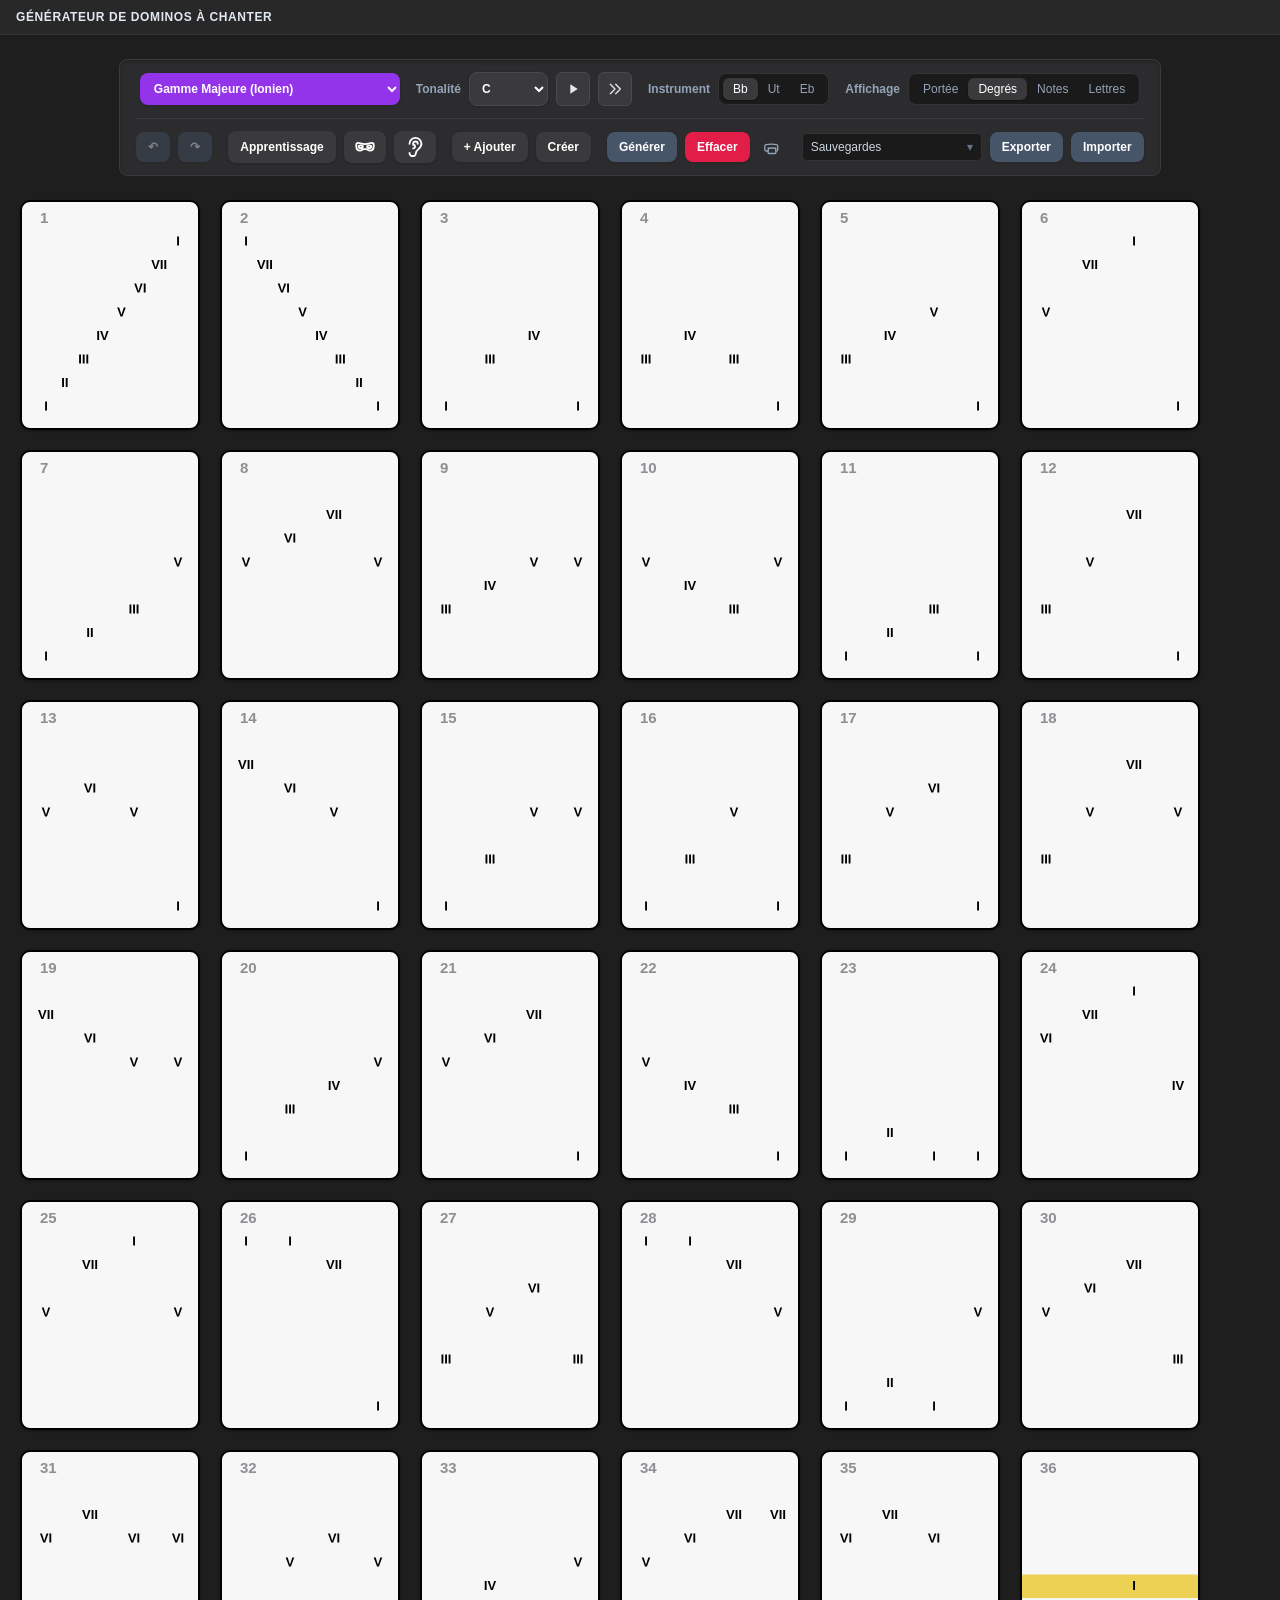
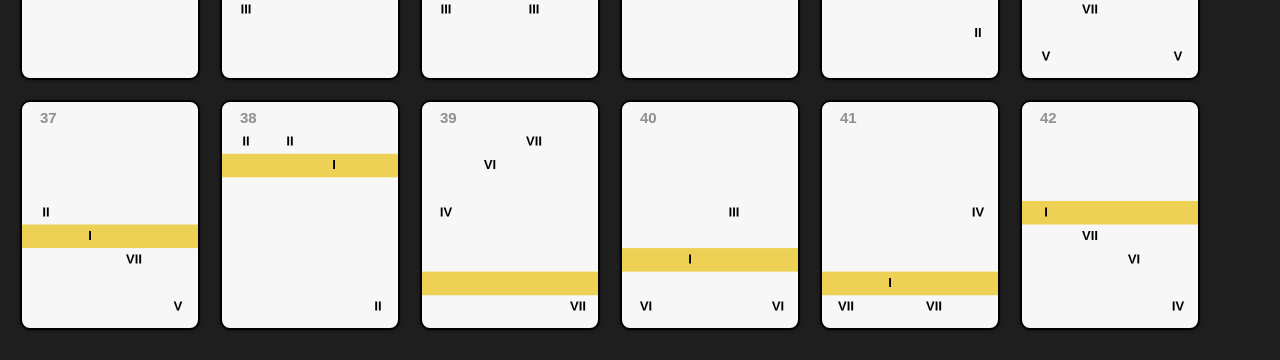
==== commit 87ca071c: "Add files via upload" ====
--- a/index.html
+++ b/index.html
@@ -113,6 +113,7 @@
                 <button type="button" id="btnToggleRythme" class="btn btn-toggle" hidden aria-pressed="false" onclick="toggleModeRythme()" title="Rythmes : activé = valeurs variées dans la portée (croches, blanches, pointées, silences) ; désactivé = noires seulement">Rythmes</button>
                 <button type="button" id="btnLearning" class="btn btn-toggle" aria-pressed="false" onclick="toggleModeApprentissage()" title="Apprentissage : activé = série de dominos d'entraînement progressifs ; désactivé = dominos aléatoires du style choisi">Apprentissage</button>
                 <button type="button" id="btnGammes" class="btn btn-toggle btn-toggle-icon" aria-pressed="false" onclick="toggleAffichageGammes()" title="Afficher / masquer le nom de la gamme en haut de chaque domino" aria-label="Afficher ou masquer les noms de gammes"><svg class="icon icon-mask" fill="none" stroke="currentColor" stroke-width="2" stroke-linecap="round" stroke-linejoin="round" viewBox="0 0 24 24" aria-hidden="true"><path d="M2.500 9.500C2.500 8.400 3.400 7.500 4.500 7.500c2.200 0 3.700 1.300 7.500 1.300s5.300-1.300 7.500-1.300c1.100 0 2 .9 2 2v1.800c0 2.700-1.600 4.700-4.200 4.700-1.900 0-2.700-1.700-4-1.700h-2.600c-1.300 0-2.100 1.700-4 1.700-2.600 0-4.200-2-4.200-4.700V9.500z"/><ellipse cx="7.400" cy="11.800" rx="2.200" ry="1.500"/><ellipse cx="16.600" cy="11.800" rx="2.200" ry="1.500"/></svg></button>
+                <button type="button" id="btnEnigme" class="btn btn-toggle btn-toggle-icon" aria-pressed="false" onclick="toggleModeEnigme()" title="Énigme : activé = le contenu des dominos est masqué (« ? » à la place) ; appuyer sur « ? » pour le révéler ou le masquer, ailleurs pour écouter le domino" aria-label="Mode Énigme (écoute à l'oreille)"><svg class="icon icon-ear" fill="none" stroke="currentColor" stroke-width="2" stroke-linecap="round" stroke-linejoin="round" viewBox="0 0 24 24" aria-hidden="true"><path d="M6 8.5a6.5 6.5 0 1 1 13 0c0 6-6 6-6 10a3.5 3.5 0 1 1-7 0"/><path d="M15 8.5a2.5 2.5 0 0 0-5 0v1a2 2 0 1 1 0 4"/></svg></button>
             </div>
             <div class="btn-group">
                 <button type="button" class="btn" onclick="ajouterDomino()" title="Ajouter un domino à la suite (ou double-clic sous les dominos)">+ Ajouter</button>
@@ -613,6 +614,45 @@
             }
         }
 
+        // Bouton « oreille » : mode Énigme. Le contenu de chaque domino (notes, degrés, portée, nom de la gamme) est
+        // masqué et remplacé par un « ? » ; seul le numéro reste visible. Un appui sur le « ? » révèle le domino,
+        // un second appui le masque de nouveau. Un appui ailleurs dans le domino le joue en entier.
+        let modeEnigmeActif = false;
+
+        function majBoutonEnigmeDomino(card) {
+            const btn = card._boutonEnigme;
+            if (!btn) return;
+            const revele = card.classList.contains('revele');
+            const texte = revele ? 'Masquer ce domino' : 'Révéler ce domino';
+            btn.title = texte;
+            btn.setAttribute('aria-label', texte);
+            btn.setAttribute('aria-pressed', String(revele));
+        }
+
+        function basculerDominoEnigme(card) {
+            card.classList.toggle('revele');
+            majBoutonEnigmeDomino(card);
+        }
+
+        // Remet tous les dominos à l'état masqué (activation du mode, ou contenu regénéré)
+        function masquerTousLesDominos() {
+            document.querySelectorAll('#grid .domino-card').forEach(card => {
+                card.classList.remove('revele');
+                majBoutonEnigmeDomino(card);
+            });
+        }
+
+        function toggleModeEnigme() {
+            modeEnigmeActif = !modeEnigmeActif;
+            masquerTousLesDominos();
+            document.body.classList.toggle('mode-enigme', modeEnigmeActif);
+            const btn = document.getElementById('btnEnigme');
+            if (btn) {
+                btn.classList.toggle('is-active', modeEnigmeActif);
+                btn.setAttribute('aria-pressed', String(modeEnigmeActif));
+            }
+        }
+
         // Un appui sur le numéro du domino affiche (ou masque) sa gamme / son mode dans une petite bulle.
         // Fonctionne au toucher (téléphone), où l'infobulle au survol n'existe pas.
         let bulleGammeTimer = null;
@@ -771,6 +811,7 @@
                 const canvas = card.querySelector('canvas');
                 dessinerDominoCanvas(canvas, card._degres, card);
             });
+            masquerTousLesDominos(); // contenu renouvelé : de nouveau masqué en mode Énigme
         }
 
         function toggleModeApprentissage() {
@@ -1683,6 +1724,17 @@
             const canvas = document.createElement('canvas');
             card.appendChild(canvas);
 
+            // Point d'interrogation du mode Énigme (invisible hors de ce mode) : révèle / masque le domino
+            const btnEnigme = document.createElement('button');
+            btnEnigme.type = 'button';
+            btnEnigme.className = 'domino-enigme-btn';
+            btnEnigme.textContent = '?';
+            btnEnigme.addEventListener('click', (e) => { e.stopPropagation(); basculerDominoEnigme(card); });
+            btnEnigme.addEventListener('dblclick', (e) => { e.stopPropagation(); }); // ne réinitialise pas le domino
+            card.appendChild(btnEnigme);
+            card._boutonEnigme = btnEnigme;
+            majBoutonEnigmeDomino(card);
+
             dessinerDominoCanvas(canvas, degres, card);
 
             let clickTimer = null;
@@ -1695,6 +1747,11 @@
                 }
                 clickTimer = setTimeout(() => {
                     clickTimer = null;
+                    // Mode Énigme : les notes sont masquées, un appui (hors « ? » et numéro) joue tout le domino
+                    if (modeEnigmeActif) {
+                        jouerMelodie(card._degres, card);
+                        return;
+                    }
                     const rect = canvas.getBoundingClientRect();
                     // Le canvas peut être affiché à une taille différente de sa taille logique
                     // (ex. téléphone : 2 ou 3 dominos par ligne) : on convertit le clic en coordonnées logiques.
@@ -1824,6 +1881,8 @@
                 card._isFirstTwo = modeApprentissageActif ? false : (currentIndex < 2);
                 dessinerDominoCanvas(canvas, newDegres, card);
                 mettreAJourInfoBulle(card);
+                card.classList.remove('revele'); // contenu renouvelé : de nouveau masqué en mode Énigme
+                majBoutonEnigmeDomino(card);
             }));
 
             card.addEventListener('contextmenu', (e) => {
@@ -2181,6 +2240,7 @@
                 dessinerDominoCanvas(canvas, degres, card);
                 mettreAJourInfoBulle(card);
             });
+            masquerTousLesDominos(); // contenu renouvelé : de nouveau masqué en mode Énigme
         }
 
         document.addEventListener('keydown', (e) => {
@@ -2755,7 +2815,7 @@
         // pour que le CSS puisse la coller en haut de l'écran pendant le défilement (un élément collant ne reste
         // visible que dans son parent). Dans ce mode, l'icône d'impression et les boutons Annuler / Rétablir
         // échangent leurs places (impression dans le panneau, Annuler / Rétablir dans la barre).
-        // Le bouton « masque » (noms des gammes) rejoint aussi la barre, à côté de Générer / Effacer.
+        // Les boutons « masque » (noms des gammes) et « oreille » (mode Énigme) rejoignent aussi la barre, à côté de Générer / Effacer.
         // Ailleurs, tout retourne à sa place d'origine.
         (function () {
             const barre = document.getElementById('barreActions');
@@ -2764,7 +2824,8 @@
             const redo = document.getElementById('btnRedo');
             const imprimer = barre && barre.querySelector('.btn-ghost');
             const masque = document.getElementById('btnGammes');
-            if (!barre || !panneau || !undo || !redo || !imprimer || !masque || !window.matchMedia) return;
+            const oreille = document.getElementById('btnEnigme');
+            if (!barre || !panneau || !undo || !redo || !imprimer || !masque || !oreille || !window.matchMedia) return;
             const groupeUndo = undo.parentElement;
             const groupeMasque = masque.parentElement; // groupe d'origine : à la suite d'Apprentissage
             const ancre = barre.nextElementSibling; // groupe qui suit la barre dans le panneau
@@ -2773,12 +2834,12 @@
                 if (mq.matches) {
                     if (barre.parentElement !== panneau.parentElement) panneau.after(barre);
                     groupeUndo.append(imprimer);
-                    barre.append(masque, undo, redo);
+                    barre.append(masque, oreille, undo, redo);
                 } else {
                     if (barre.parentElement !== ancre.parentElement) ancre.before(barre);
                     barre.append(imprimer);
                     groupeUndo.append(undo, redo);
-                    groupeMasque.append(masque);
+                    groupeMasque.append(masque, oreille);
                 }
             }
             placerBarre();
--- a/app/style.css
+++ b/app/style.css
@@ -295,6 +295,62 @@
 body.gammes-visibles .domino-scale-bubble { display: none; }
 .btn-toggle-icon { padding: 0 10px; }
 .btn-toggle-icon .icon-mask { width: 22px; height: 22px; }
+.btn-toggle-icon .icon-ear { width: 22px; height: 22px; }
+
+/* ===== Mode Énigme (bouton « oreille ») =====
+   Dominos masqués : seul le numéro reste visible, un « ? » remplace le contenu. Appui sur le « ? » : le domino se
+   révèle ; le « ? » passe alors en petit, dans le coin, et un nouvel appui le masque. Ailleurs : le domino est joué. */
+.domino-enigme-btn {
+    display: none;
+    position: absolute;
+    z-index: 2;
+    top: 50%;
+    left: 50%;
+    width: 68px;
+    height: 68px;
+    margin: 0;
+    padding: 0;
+    transform: translate(-50%, -50%);
+    align-items: center;
+    justify-content: center;
+    font-family: Arial, sans-serif;
+    font-size: 40px;
+    font-weight: 700;
+    line-height: 1;
+    color: #6b7280;
+    background: #ffffff;
+    border: 2px solid #b6bcc6;
+    border-radius: 50%;
+    cursor: pointer;
+    -webkit-tap-highlight-color: transparent;
+    user-select: none;
+    -webkit-user-select: none;
+}
+.domino-enigme-btn:hover { color: var(--blue); border-color: var(--blue); }
+.domino-enigme-btn:focus-visible { outline: 2px solid var(--blue); outline-offset: 3px; }
+body.mode-enigme .domino-enigme-btn { display: flex; }
+body.mode-enigme .domino-card:not(.revele) canvas,
+body.mode-enigme .domino-card:not(.revele) .domino-scale-label { visibility: hidden; }
+/* domino révélé : petit « ? » dans le coin supérieur droit (zone d'appui élargie autour) */
+body.mode-enigme .domino-card.revele .domino-enigme-btn {
+    top: 6px;
+    left: auto;
+    right: 6px;
+    width: 24px;
+    height: 24px;
+    transform: none;
+    font-size: 14px;
+    color: #ffffff;
+    background: var(--blue);
+    border: 0;
+}
+body.mode-enigme .domino-card.revele .domino-enigme-btn::after {
+    content: '';
+    position: absolute;
+    inset: -8px;
+}
+/* le nom de la gamme (bouton « masque ») laisse la place au petit « ? » */
+body.mode-enigme .domino-card.revele .domino-scale-label { right: 36px; }
 @keyframes bulle-gamme-in { from { opacity: 0; transform: translateY(-3px); } to { opacity: 1; transform: none; } }
 canvas { display: block; width: 100%; height: 100%; }
 
@@ -506,6 +562,9 @@
     .domino-number { left: 10px; top: 6px; font-size: 13px; }
     .domino-scale-label { top: 7px; left: 30px; right: 4px; font-size: 9.5px; }
     .domino-scale-bubble { top: 26px; left: 6px; max-width: calc(100% - 12px); font-size: 12px; padding: 4px 8px; }
+    .domino-enigme-btn { width: 56px; height: 56px; font-size: 32px; }
+    body.mode-enigme .domino-card.revele .domino-enigme-btn { top: 4px; right: 4px; width: 24px; height: 24px; font-size: 14px; }
+    body.mode-enigme .domino-card.revele .domino-scale-label { right: 32px; }
 
     /* Zones de toucher confortables */
     select { min-height: 40px; font-size: 14px; }
@@ -591,7 +650,8 @@
     .app-main > #barreActions .btn-generate:active,
     .app-main > #barreActions .btn-danger:active { background: #1f1f1f; }
     /* Masque (noms des gammes) : carré, juste après Effacer */
-    .app-main > #barreActions #btnGammes { flex: 0 0 40px; min-width: 40px; height: 40px; padding: 0; }
+    .app-main > #barreActions #btnGammes,
+    .app-main > #barreActions #btnEnigme { flex: 0 0 40px; min-width: 40px; height: 40px; padding: 0; }
     /* Annuler / Rétablir : carrés à droite de la barre */
     .app-main > #barreActions #btnUndo,
     .app-main > #barreActions #btnRedo { flex: 0 0 40px; min-width: 40px; padding: 0; font-size: 18px; }
@@ -635,5 +695,6 @@
     .print-spacer td { height: 10mm; }
     #grid { max-width: 100%; padding: 0 10mm; gap: 15px; display: flex; flex-wrap: wrap; }
     .domino-scale-bubble { display: none !important; }
+    body.mode-enigme .domino-card.revele .domino-enigme-btn { display: none; }
     .domino-card { break-inside: avoid !important; page-break-inside: avoid !important; transform: none !important; box-shadow: none !important; border-radius: 0; }
 }
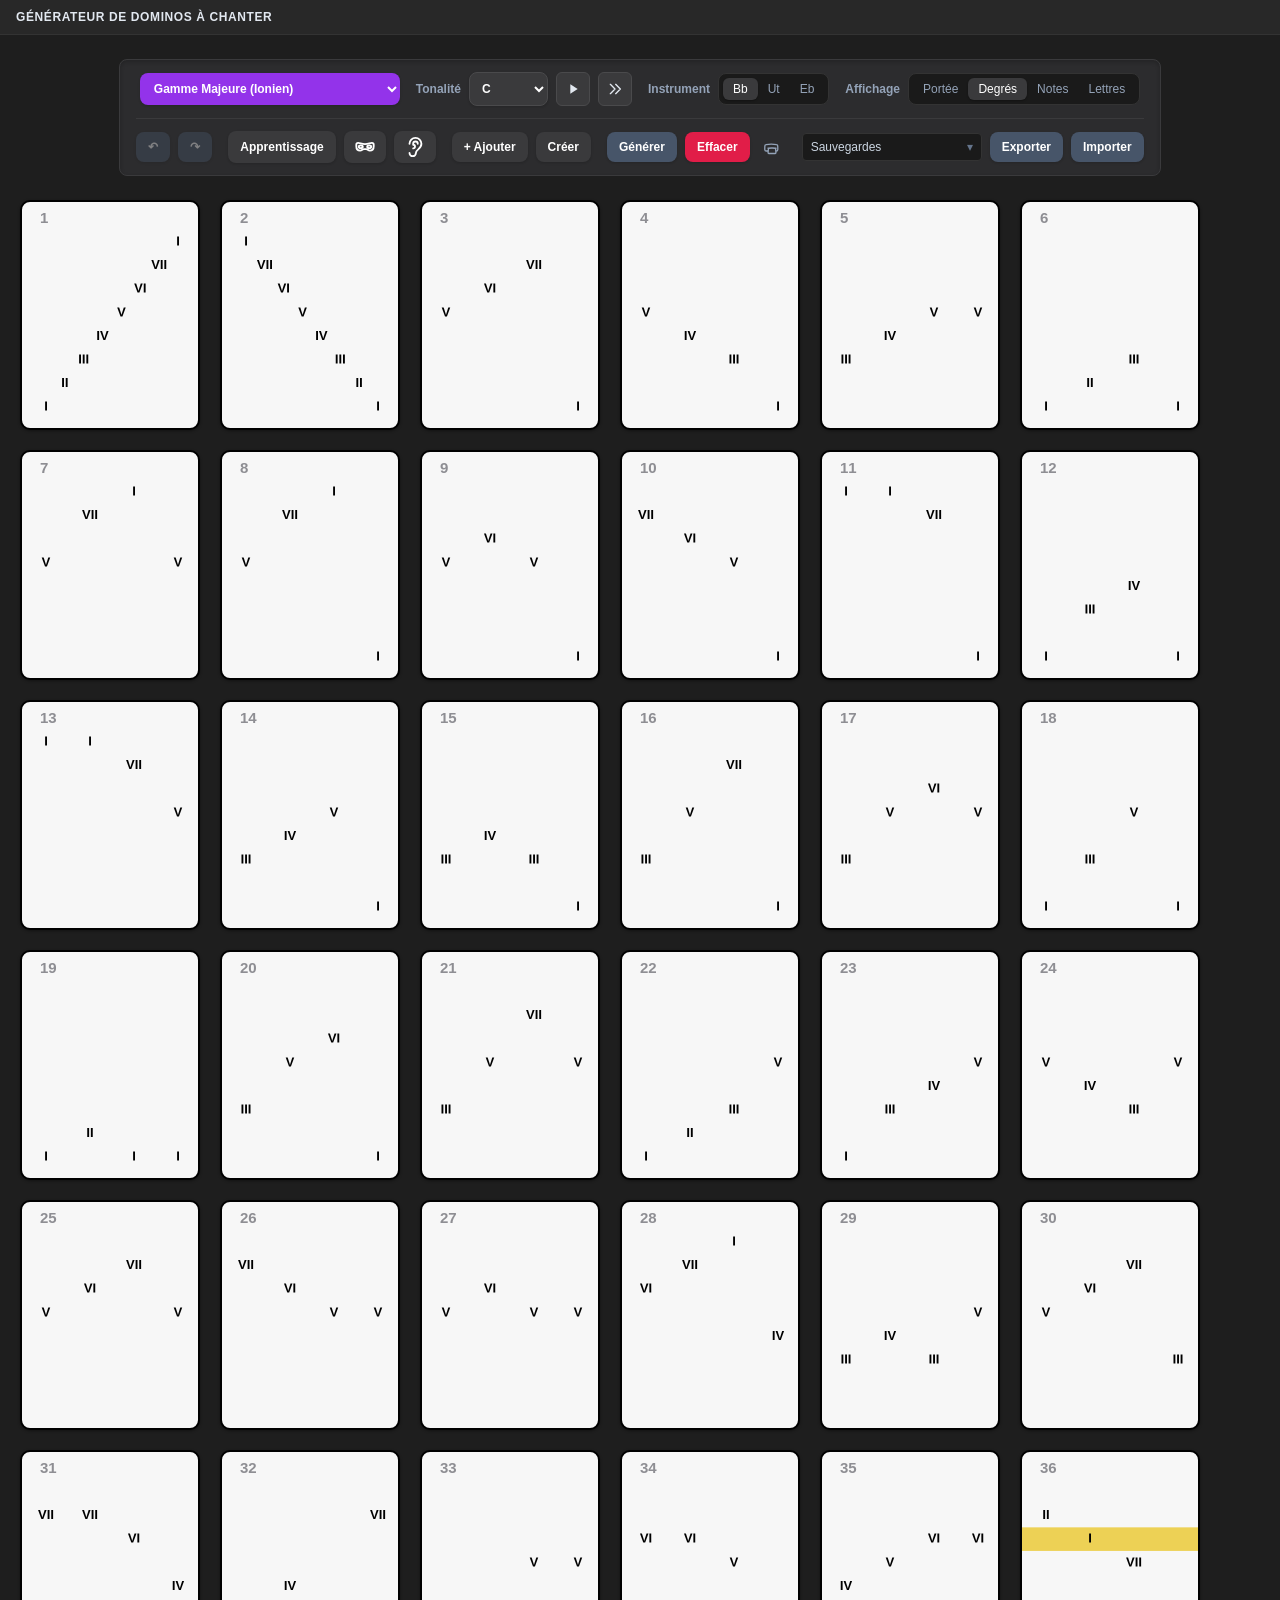
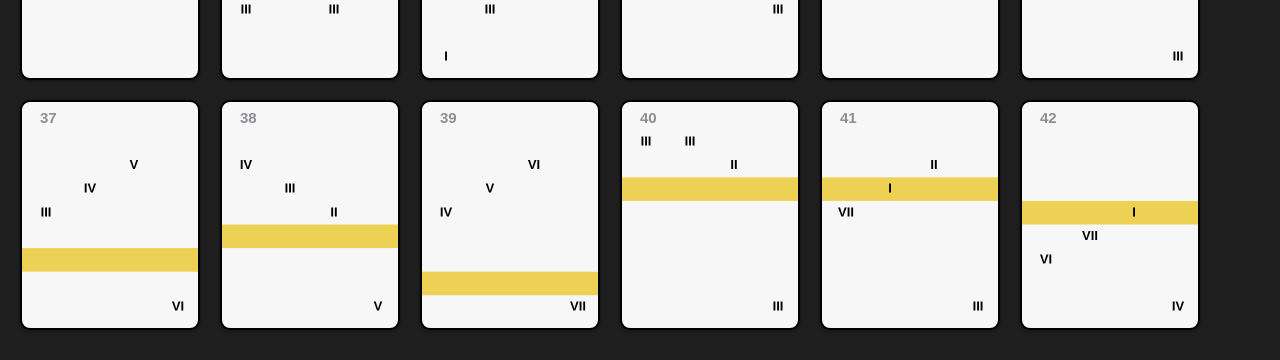
==== commit 187059b1: "Add files via upload" ====
--- a/index.html
+++ b/index.html
@@ -614,8 +614,8 @@
             }
         }
 
-        // Bouton « oreille » : mode Énigme. Le contenu de chaque domino (notes, degrés, portée, nom de la gamme) est
-        // masqué et remplacé par un « ? » ; seul le numéro reste visible. Un appui sur le « ? » révèle le domino,
+        // Bouton « oreille » : mode Énigme. Le contenu de chaque domino (notes, degrés, portée) est
+        // masqué et remplacé par un « ? » ; seul le numéro reste visible (et le nom de la gamme si le bouton « masque » est actif). Un appui sur le « ? » révèle le domino,
         // un second appui le masque de nouveau. Un appui ailleurs dans le domino le joue en entier.
         let modeEnigmeActif = false;
 
--- a/app/style.css
+++ b/app/style.css
@@ -306,15 +306,15 @@
     z-index: 2;
     top: 50%;
     left: 50%;
-    width: 68px;
-    height: 68px;
+    width: 52px;
+    height: 52px;
     margin: 0;
     padding: 0;
     transform: translate(-50%, -50%);
     align-items: center;
     justify-content: center;
     font-family: Arial, sans-serif;
-    font-size: 40px;
+    font-size: 30px;
     font-weight: 700;
     line-height: 1;
     color: #6b7280;
@@ -329,8 +329,7 @@
 .domino-enigme-btn:hover { color: var(--blue); border-color: var(--blue); }
 .domino-enigme-btn:focus-visible { outline: 2px solid var(--blue); outline-offset: 3px; }
 body.mode-enigme .domino-enigme-btn { display: flex; }
-body.mode-enigme .domino-card:not(.revele) canvas,
-body.mode-enigme .domino-card:not(.revele) .domino-scale-label { visibility: hidden; }
+body.mode-enigme .domino-card:not(.revele) canvas { visibility: hidden; }
 /* domino révélé : petit « ? » dans le coin supérieur droit (zone d'appui élargie autour) */
 body.mode-enigme .domino-card.revele .domino-enigme-btn {
     top: 6px;
@@ -349,7 +348,7 @@
     position: absolute;
     inset: -8px;
 }
-/* le nom de la gamme (bouton « masque ») laisse la place au petit « ? » */
+/* le nom de la gamme (bouton « masque »), toujours visible, laisse la place au petit « ? » */
 body.mode-enigme .domino-card.revele .domino-scale-label { right: 36px; }
 @keyframes bulle-gamme-in { from { opacity: 0; transform: translateY(-3px); } to { opacity: 1; transform: none; } }
 canvas { display: block; width: 100%; height: 100%; }
@@ -562,7 +561,7 @@
     .domino-number { left: 10px; top: 6px; font-size: 13px; }
     .domino-scale-label { top: 7px; left: 30px; right: 4px; font-size: 9.5px; }
     .domino-scale-bubble { top: 26px; left: 6px; max-width: calc(100% - 12px); font-size: 12px; padding: 4px 8px; }
-    .domino-enigme-btn { width: 56px; height: 56px; font-size: 32px; }
+    .domino-enigme-btn { width: 44px; height: 44px; font-size: 25px; }
     body.mode-enigme .domino-card.revele .domino-enigme-btn { top: 4px; right: 4px; width: 24px; height: 24px; font-size: 14px; }
     body.mode-enigme .domino-card.revele .domino-scale-label { right: 32px; }
 
